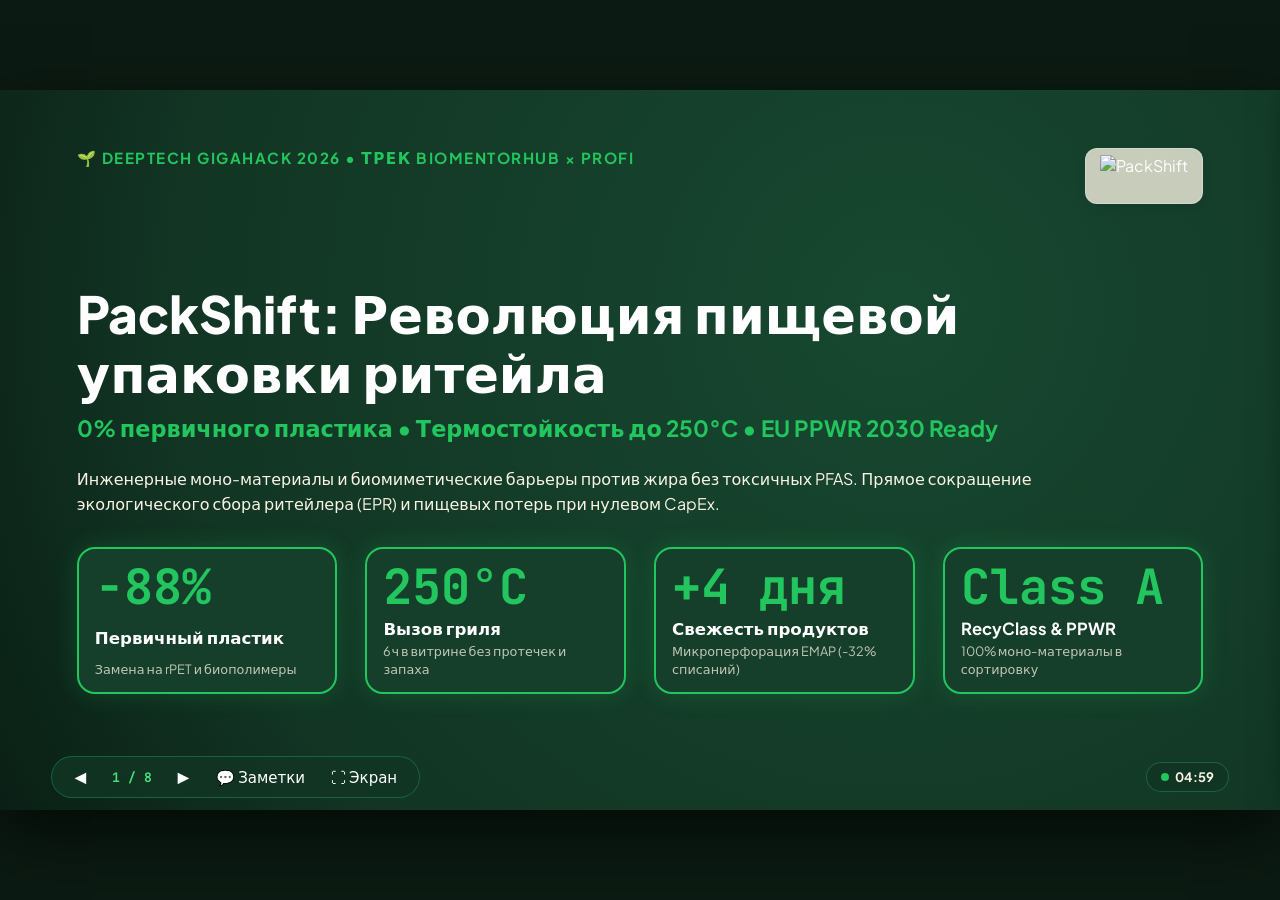
==== presentation.html @ 137e121e "feat: add interactive web presentation deck and PowerPoint PPTX for Deeptech Gigahack" ====
<!DOCTYPE html>
<html lang="ru">
<head>
  <meta charset="UTF-8">
  <meta name="viewport" content="width=device-width, initial-scale=1.0">
  <title>PackShift • Презентация для хакатона Deeptech Gigahack 2026 (Biomentorhub × Profi)</title>
  <link rel="preconnect" href="https://fonts.googleapis.com">
  <link rel="preconnect" href="https://fonts.gstatic.com" crossorigin>
  <link href="https://fonts.googleapis.com/css2?family=Plus+Jakarta+Sans:wght@400;500;600;700;800&family=JetBrains+Mono:wght@500;700&display=swap" rel="stylesheet">
  <style>
    :root {
      --bg-butter: #faf4e4;
      --bg-butter-light: #fffdf7;
      --bg-butter-dark: #f0e8d2;
      --forest-deep: #123524;
      --forest-card: #153e2b;
      --forest-surface: rgba(18, 53, 36, 0.96);
      --forest-border: rgba(52, 211, 153, 0.28);
      --leaf-emerald: #15803d;
      --leaf-vibrant: #22c55e;
      --leaf-glow: #4ade80;
      --text-forest: #123524;
      --text-muted: #526b5c;
      --text-butter: #faf4e4;
      --text-white: #ffffff;
    }

    * {
      box-sizing: border-box;
      margin: 0;
      padding: 0;
      font-family: 'Plus Jakarta Sans', system-ui, -apple-system, sans-serif;
    }

    body {
      background-color: #0b1a12;
      color: var(--text-forest);
      min-height: 100vh;
      display: flex;
      flex-direction: column;
      align-items: center;
      justify-content: center;
      overflow: hidden;
    }

    /* Deck Container (16:9 Aspect Ratio) */
    .deck-container {
      position: relative;
      width: 100vw;
      height: 56.25vw; /* 16:9 */
      max-height: 100vh;
      max-width: 177.78vh;
      background: radial-gradient(ellipse at 50% 0%, var(--bg-butter-light) 0%, var(--bg-butter) 60%, var(--bg-butter-dark) 100%);
      box-shadow: 0 25px 60px rgba(0, 0, 0, 0.6);
      overflow: hidden;
    }

    /* Slide Base */
    .slide {
      position: absolute;
      top: 0;
      left: 0;
      width: 100%;
      height: 100%;
      padding: 4.5% 6%;
      display: none;
      flex-direction: column;
      justify-content: space-between;
      opacity: 0;
      transition: opacity 0.35s ease, transform 0.35s ease;
      transform: translateY(12px);
    }

    .slide.active {
      display: flex;
      opacity: 1;
      transform: translateY(0);
      z-index: 10;
    }

    .slide.dark-theme {
      background: radial-gradient(circle at 70% 30%, #174830 0%, var(--forest-deep) 70%, #0a1f15 100%);
      color: var(--text-white);
    }

    /* Slide Header */
    .slide-header {
      display: flex;
      justify-content: space-between;
      align-items: flex-start;
      margin-bottom: 2%;
    }

    .header-text {
      flex: 1;
    }

    .header-tag {
      font-size: clamp(0.75rem, 1.2vw, 0.95rem);
      font-weight: 700;
      text-transform: uppercase;
      letter-spacing: 1.5px;
      color: var(--leaf-emerald);
      margin-bottom: 6px;
      display: flex;
      align-items: center;
      gap: 8px;
    }

    .dark-theme .header-tag {
      color: var(--leaf-vibrant);
    }

    .slide-title {
      font-size: clamp(1.4rem, 2.5vw, 2.3rem);
      font-weight: 800;
      color: var(--forest-deep);
      line-height: 1.2;
    }

    .dark-theme .slide-title {
      color: var(--text-white);
    }

    .logo-container {
      background: rgba(250, 244, 228, 0.78);
      backdrop-filter: blur(8px);
      border: 1px solid rgba(255, 255, 255, 0.25);
      border-radius: 12px;
      padding: 6px 14px;
      display: flex;
      align-items: center;
      justify-content: center;
      box-shadow: 0 4px 12px rgba(0, 0, 0, 0.08);
      flex-shrink: 0;
    }

    .logo-img {
      height: clamp(24px, 3.5vw, 42px);
      width: auto;
    }

    /* Content Area */
    .slide-body {
      flex: 1;
      display: flex;
      flex-direction: column;
      justify-content: center;
    }

    /* Grid Layouts */
    .grid-2 {
      display: grid;
      grid-template-columns: 1fr 1fr;
      gap: 4%;
      height: 100%;
      align-items: stretch;
    }

    .grid-3 {
      display: grid;
      grid-template-columns: repeat(3, 1fr);
      gap: 3%;
      height: 100%;
      align-items: stretch;
    }

    .grid-4 {
      display: grid;
      grid-template-columns: repeat(4, 1fr);
      gap: 2.5%;
      height: 100%;
      align-items: stretch;
    }

    /* Card Components */
    .card {
      background: #ffffff;
      border: 1px solid rgba(18, 53, 36, 0.12);
      border-radius: 18px;
      padding: 6%;
      box-shadow: 0 10px 25px rgba(18, 53, 36, 0.06);
      display: flex;
      flex-direction: column;
      justify-content: space-between;
    }

    .card.dark {
      background: var(--forest-card);
      border-color: var(--leaf-vibrant);
      color: var(--text-white);
      box-shadow: 0 12px 30px rgba(0, 0, 0, 0.25);
    }

    .card.highlight {
      border: 2px solid var(--leaf-vibrant);
      box-shadow: 0 0 25px rgba(34, 197, 94, 0.2);
    }

    .card-badge {
      font-size: clamp(0.65rem, 1vw, 0.8rem);
      font-weight: 700;
      text-transform: uppercase;
      letter-spacing: 1px;
      color: var(--leaf-emerald);
      margin-bottom: 8px;
    }

    .card.dark .card-badge {
      color: var(--leaf-glow);
    }

    .card-title {
      font-size: clamp(1.1rem, 1.8vw, 1.45rem);
      font-weight: 800;
      color: var(--forest-deep);
      margin-bottom: 12px;
      line-height: 1.25;
    }

    .card.dark .card-title {
      color: var(--text-white);
    }

    .card-list {
      list-style: none;
      display: flex;
      flex-direction: column;
      gap: 10px;
      font-size: clamp(0.75rem, 1.15vw, 0.95rem);
      line-height: 1.45;
      color: var(--text-forest);
      flex: 1;
    }

    .card.dark .card-list {
      color: var(--text-butter);
    }

    .card-list li {
      position: relative;
      padding-left: 18px;
    }

    .card-list li::before {
      content: '•';
      position: absolute;
      left: 0;
      color: var(--leaf-vibrant);
      font-weight: bold;
      font-size: 1.2em;
    }

    /* Metric Display */
    .metric-big {
      font-family: 'JetBrains Mono', monospace;
      font-size: clamp(2rem, 3.8vw, 3.2rem);
      font-weight: 700;
      color: var(--leaf-vibrant);
      line-height: 1;
      margin-bottom: 6px;
    }

    .metric-label {
      font-size: clamp(0.85rem, 1.3vw, 1.1rem);
      font-weight: 700;
      margin-bottom: 4px;
      color: var(--text-white);
    }

    .metric-desc {
      font-size: clamp(0.7rem, 1vw, 0.85rem);
      color: rgba(250, 244, 228, 0.75);
      line-height: 1.4;
    }

    /* Footer / Controls Bar */
    .deck-controls {
      position: absolute;
      bottom: 12px;
      left: 0;
      width: 100%;
      padding: 0 4%;
      display: flex;
      justify-content: space-between;
      align-items: center;
      z-index: 100;
      pointer-events: none;
    }

    .control-btn-wrap {
      pointer-events: auto;
      display: flex;
      gap: 10px;
      align-items: center;
      background: rgba(18, 53, 36, 0.85);
      backdrop-filter: blur(10px);
      padding: 6px 14px;
      border-radius: 9999px;
      border: 1px solid var(--forest-border);
    }

    .ctrl-btn {
      background: none;
      border: none;
      color: var(--text-white);
      font-size: 15px;
      cursor: pointer;
      padding: 4px 8px;
      border-radius: 6px;
      display: flex;
      align-items: center;
      transition: background 0.2s;
    }

    .ctrl-btn:hover {
      background: rgba(34, 197, 94, 0.3);
      color: var(--leaf-glow);
    }

    .slide-counter {
      font-family: 'JetBrains Mono', monospace;
      font-size: 13px;
      font-weight: 700;
      color: var(--leaf-glow);
      padding: 0 6px;
    }

    .timer-badge {
      pointer-events: auto;
      background: rgba(18, 53, 36, 0.85);
      backdrop-filter: blur(10px);
      padding: 6px 14px;
      border-radius: 9999px;
      border: 1px solid var(--forest-border);
      font-family: 'JetBrains Mono', monospace;
      font-size: 13px;
      font-weight: 700;
      color: var(--text-butter);
      display: flex;
      align-items: center;
      gap: 6px;
    }

    .timer-dot {
      width: 8px;
      height: 8px;
      background: var(--leaf-vibrant);
      border-radius: 50%;
      animation: pulse 1.5s infinite;
    }

    @keyframes pulse {
      0%, 100% { opacity: 1; }
      50% { opacity: 0.3; }
    }

    /* Speaker Notes Popup */
    .speaker-notes-panel {
      position: absolute;
      top: 0;
      right: -400px;
      width: 380px;
      height: 100%;
      background: rgba(18, 53, 36, 0.97);
      backdrop-filter: blur(15px);
      border-left: 2px solid var(--leaf-vibrant);
      color: var(--text-white);
      padding: 24px;
      z-index: 200;
      transition: right 0.3s ease;
      overflow-y: auto;
      box-shadow: -10px 0 30px rgba(0, 0, 0, 0.5);
    }

    .speaker-notes-panel.open {
      right: 0;
    }

    .notes-title {
      font-size: 16px;
      font-weight: 800;
      color: var(--leaf-vibrant);
      margin-bottom: 12px;
      display: flex;
      justify-content: space-between;
    }

    .notes-content {
      font-size: 13.5px;
      line-height: 1.6;
      color: var(--text-butter);
    }

    .notes-close {
      cursor: pointer;
      color: var(--text-white);
      border: none;
      background: none;
      font-size: 18px;
    }

    /* Print Styles for PDF Export */
    @media print {
      body {
        background: none;
        overflow: visible;
      }
      .deck-container {
        width: 100%;
        height: auto;
        box-shadow: none;
        max-width: none;
        max-height: none;
      }
      .slide {
        position: relative;
        display: flex !important;
        opacity: 1 !important;
        transform: none !important;
        page-break-after: always;
        height: 100vh;
      }
      .deck-controls, .speaker-notes-panel {
        display: none !important;
      }
    }
  </style>
</head>
<body>

  <div class="deck-container" id="deck">

    <!-- ==========================================
         SLIDE 1: Cover Slide
         ========================================== -->
    <section class="slide dark-theme active" data-slide="1" data-notes="Спикер: «Добрый день, члены жюри и эксперты сети Profi! Меня зовут [Имя], проект PackShift. Мы разработали инженерную систему циркулярной упаковки без первичного пластика специально под стандарты и витрины сети Profi.»">
      <div class="slide-header">
        <div class="header-text">
          <div class="header-tag">🌱 DEEPTECH GIGAHACK 2026 • ТРЕК BIOMENTORHUB × PROFI</div>
        </div>
        <div class="logo-container">
          <img src="Проэкт Хакатон/img/logo.png" alt="PackShift" class="logo-img">
        </div>
      </div>

      <div class="slide-body">
        <h1 style="font-size: clamp(2rem, 4vw, 3.4rem); font-weight: 800; line-height: 1.15; margin-bottom: 12px;">
          PackShift: Революция пищевой упаковки ритейла
        </h1>
        <p style="font-size: clamp(1rem, 1.8vw, 1.4rem); font-weight: 700; color: var(--leaf-vibrant); margin-bottom: 24px;">
          0% первичного пластика • Термостойкость до 250°C • EU PPWR 2030 Ready
        </p>
        <p style="font-size: clamp(0.85rem, 1.25vw, 1.1rem); color: var(--text-butter); max-width: 85%; line-height: 1.6; margin-bottom: 30px;">
          Инженерные моно-материалы и биомиметические барьеры против жира без токсичных PFAS. 
          Прямое сокращение экологического сбора ритейлера (EPR) и пищевых потерь при нулевом CapEx.
        </p>

        <!-- Proof Metrics Row -->
        <div class="grid-4" style="height: auto;">
          <div class="card dark highlight" style="padding: 14px 16px;">
            <div class="metric-big">-88%</div>
            <div class="metric-label">Первичный пластик</div>
            <div class="metric-desc">Замена на rPET и биополимеры</div>
          </div>
          <div class="card dark highlight" style="padding: 14px 16px;">
            <div class="metric-big">250°C</div>
            <div class="metric-label">Вызов гриля</div>
            <div class="metric-desc">6ч в витрине без протечек и запаха</div>
          </div>
          <div class="card dark highlight" style="padding: 14px 16px;">
            <div class="metric-big">+4 дня</div>
            <div class="metric-label">Свежесть продуктов</div>
            <div class="metric-desc">Микроперфорация EMAP (-32% списаний)</div>
          </div>
          <div class="card dark highlight" style="padding: 14px 16px;">
            <div class="metric-big">Class A</div>
            <div class="metric-label">RecyClass & PPWR</div>
            <div class="metric-desc">100% моно-материалы в сортировку</div>
          </div>
        </div>
      </div>
    </section>

    <!-- ==========================================
         SLIDE 2: Problem & Regulatory Challenge
         ========================================== -->
    <section class="slide" data-slide="2" data-notes="Спикер: «Перед продуктовым ритейлом стоит двойной вызов: жесткие штрафы регламента EU PPWR 2030 за первичный пластик и растущий налог EPR. Но самая критическая боль — отдел горячего гриля, где пакеты из ПЭ и фольги плавятся, текут и размачивают корочку курицы.»">
      <div class="slide-header">
        <div class="header-text">
          <div class="header-tag">ВЫЗОВ И РЕГУЛЯЦИИ</div>
          <h2 class="slide-title">Двойной вызов ритейла: Регуляторный капкан и боль витрины</h2>
        </div>
        <div class="logo-container">
          <img src="Проэкт Хакатон/img/logo.png" alt="PackShift" class="logo-img">
        </div>
      </div>

      <div class="slide-body">
        <div class="grid-2">
          <!-- Left Column -->
          <div class="card">
            <div class="card-badge">⚖️ Регуляторное и налоговое давление</div>
            <h3 class="card-title">Удар по маржинальности ритейлера</h3>
            <ul class="card-list">
              <li><strong>Директива EU PPWR 2030:</strong> Запрет многослойных неперерабатываемых полимеров. Квоты на вторсырье под угрозой штрафов.</li>
              <li><strong>Экологический сбор (EPR Tax):</strong> Рост ставки налога на комбинированные ламинаты (ПЭ+алюминий) до 45%.</li>
              <li><strong>Запрет PFAS (вечные токсины):</strong> Полный бан на фторорганические гидрофобизаторы в контакте с пищей.</li>
              <li><strong>CSRD аудит (Scope 3):</strong> Обязательное декларирование углеродного следа упаковки сети Profi.</li>
            </ul>
          </div>

          <!-- Right Column -->
          <div class="card dark">
            <div class="card-badge">🔥 Острая боль ритейла</div>
            <h3 class="card-title">Отдел горячей кулинарии и гриля</h3>
            <ul class="card-list">
              <li><strong>Экстремальный режим:</strong> Витрина при 85°C – 120°C до 6 часов. Пиковые температуры фасовки — до 250°C.</li>
              <li><strong>Разрушение упаковки:</strong> Полиэтиленовые пакеты плавятся, дают течь горячего жира и выделяют запах нагретой синтетики.</li>
              <li><strong>Эффект «парника»:</strong> Пар блокируется, корочка размокает в кашу за 40 минут — потеря лояльности покупателей.</li>
              <li><strong>Скрытая токсичность:</strong> Жиростойкость держится на PFAS, мигрирующих в пищу при нагреве.</li>
            </ul>
          </div>
        </div>
      </div>
    </section>

    <!-- ==========================================
         SLIDE 3: Special Annex Challenge: Hot Grill
         ========================================== -->
    <section class="slide" data-slide="3" data-notes="Спикер: «Мы создали 2 решения под вызов хакатона: Решение А — моно-пакет CPET Ultra-Flex из кристаллического rPET, выдерживающий от -40 до +250°C и перерабатываемый в потоке ПЭТ-бутылок. Решение Б — термобокс LignoShield из багассы с барьером из водорослей, отводящий пар для хрустящей корочки.»">
      <div class="slide-header">
        <div class="header-text">
          <div class="header-tag">СПЕЦИАЛЬНЫЙ ВЫЗОВ ХАКАТОНА</div>
          <h2 class="slide-title">Инновации для Горячего Гриля (180°C – 250°C)</h2>
        </div>
        <div class="logo-container">
          <img src="Проэкт Хакатон/img/logo.png" alt="PackShift" class="logo-img">
        </div>
      </div>

      <div class="slide-body">
        <div class="grid-2">
          <!-- Solution A -->
          <div class="card highlight">
            <div class="card-badge">РЕШЕНИЕ А • МОНО-ПАКЕТ</div>
            <h3 class="card-title">PackShift CPET Ultra-Flex</h3>
            <ul class="card-list">
              <li><strong>Материал:</strong> Кристаллический модифицированный rPET (кристалличность &gt; 38%).</li>
              <li><strong>Термостойкость:</strong> от -40°C до +250°C (Dual-Ovenable: разогрев прямо в упаковке).</li>
              <li><strong>Витрина гриля:</strong> 6+ часов при 95°C–120°C без усадки, запаха и деформации.</li>
              <li><strong>Барьер от жира:</strong> Высший класс Kit Test 12. 100% PFAS-Free.</li>
              <li><strong>Циркулярность:</strong> 100% моно-материал. Поток ПЭТ-бутылок (RecyClass Class A).</li>
              <li><strong>Экономика:</strong> Себестоимость на 14% ниже импортных фольгированных ламинатов.</li>
            </ul>
          </div>

          <!-- Solution B -->
          <div class="card dark">
            <div class="card-badge">РЕШЕНИЕ Б • БИО-КОМПОЗИТ (PROFI BIO)</div>
            <h3 class="card-title">LignoShield™ ThermoBox</h3>
            <ul class="card-list">
              <li><strong>Материал:</strong> 100% формованная багасса сахарного тростника + био-барьер из водорослей.</li>
              <li><strong>Дышащая мембрана:</strong> Стравливает лишний пар, сохраняя корочку гриля хрустящей.</li>
              <li><strong>Эко-барьер:</strong> Альгинат натрия + хитозан на водной основе. 0% пластика, 0% фтора.</li>
              <li><strong>Термостойкость:</strong> До +220°C кратковременно, 6 часов в тепловой витрине.</li>
              <li><strong>Утилизация:</strong> Домашнее компостирование за 60 дней (OK Compost HOME) или макулатура.</li>
              <li><strong>Позиционирование:</strong> Идеально для премиальной эко-кулинарии сети Profi.</li>
            </ul>
          </div>
        </div>
      </div>
    </section>

    <!-- ==========================================
         SLIDE 4: 3 Store Departments
         ========================================== -->
    <section class="slide" data-slide="4" data-notes="Спикер: «PackShift оптимизирует еще 3 зоны магазина: Овощи — лазерная микроперфорация EMAP дает +4 дня свежести и -32% списаний. Мясо — капиллярный лоток собирает 45 мл сока без синтетических салфеток. Пекарня — крафт с био-окном NatureFlex на 100% пригоден к переработке с бумагой.»">
      <div class="slide-header">
        <div class="header-text">
          <div class="header-tag">МАСШТАБ ДЛЯ ВСЕХ ОТДЕЛОВ</div>
          <h2 class="slide-title">Комплексная оптимизация: Овощи, Мясо, Пекарня</h2>
        </div>
        <div class="logo-container">
          <img src="Проэкт Хакатон/img/logo.png" alt="PackShift" class="logo-img">
        </div>
      </div>

      <div class="slide-body">
        <div class="grid-3">
          <!-- Vegetables -->
          <div class="card">
            <div class="card-badge">🥬 СВЕЖИЕ ОВОЩИ И ЗЕЛЕНЬ</div>
            <h3 class="card-title">EMAP Laser-Breathe™</h3>
            <ul class="card-list">
              <li><strong>Боль:</strong> Конденсат, плесень, 28–35% списаний зелени и ягод.</li>
              <li><strong>Технология:</strong> Моно-пленка rBOPP с лазерной микроперфорацией. Баланс O₂ (3-5%) и CO₂ (5-8%).</li>
              <li><strong>Эффект:</strong> +4 дня срока годности без запотевания.</li>
              <li><strong>Результат:</strong> Сокращение списаний на 32%.</li>
            </ul>
          </div>

          <!-- Meat -->
          <div class="card">
            <div class="card-badge">🥩 МЯСНОЙ И РЫБНЫЙ ОТДЕЛ</div>
            <h3 class="card-title">Capillary Tray (Pad-Less)</h3>
            <ul class="card-list">
              <li><strong>Боль:</strong> Грязная салфетка-вкладыш исключает лоток из рециклинга.</li>
              <li><strong>Технология:</strong> Моно-rPET лоток с капиллярным гидро-замком. Сбор до 45 мл экссудата геометрией ячеек.</li>
              <li><strong>Эффект:</strong> 0 синтетических салфеток-вкладышей.</li>
              <li><strong>Результат:</strong> 100% чистый поток вторичной переработки.</li>
            </ul>
          </div>

          <!-- Bakery -->
          <div class="card">
            <div class="card-badge">🥐 ПЕКАРНЯ И ВЫПЕЧКА</div>
            <h3 class="card-title">NatureVent Crisp™</h3>
            <ul class="card-list">
              <li><strong>Боль:</strong> Пакеты с пластиковыми окнами не перерабатываются.</li>
              <li><strong>Технология:</strong> Крафт FSC + прозрачное смотровое окно NatureFlex™ из древесной массы.</li>
              <li><strong>Эффект:</strong> Сохранение хрустящей корочки круассанов.</li>
              <li><strong>Результат:</strong> 100% Pulpable (переработка с бумагой).</li>
            </ul>
          </div>
        </div>
      </div>
    </section>

    <!-- ==========================================
         SLIDE 5: Economics & Calculator
         ========================================== -->
    <section class="slide dark-theme" data-slide="5" data-notes="Спикер: «Экология должна приносить прибыль. В расчете на 100 супермаркетов Profi мы замещаем 1840 тонн первичного пластика, предотвращаем 4250 тонн CO2e и экономим ритейлеру 1.28 млн евро в год на налоге EPR за счет класса А переработки. CapEx для магазинов равен нулю.»">
      <div class="slide-header">
        <div class="header-text">
          <div class="header-tag">БИЗНЕС-КЕЙС ДЛЯ PROFI</div>
          <h2 class="slide-title">Экономика внедрения: Расчет на 100 супермаркетов сети</h2>
        </div>
        <div class="logo-container">
          <img src="Проэкт Хакатон/img/logo.png" alt="PackShift" class="logo-img">
        </div>
      </div>

      <div class="slide-body">
        <div class="grid-4" style="margin-bottom: 24px;">
          <div class="card dark highlight">
            <div class="metric-big">1 840 т</div>
            <div class="metric-label">Первичный пластик</div>
            <div class="metric-desc">Предотвращено первичных полимеров в год</div>
          </div>
          <div class="card dark highlight">
            <div class="metric-big">4 250 т</div>
            <div class="metric-label">Сокращение CO₂e</div>
            <div class="metric-desc">Предотвращено выбросов парниковых газов (Scope 3)</div>
          </div>
          <div class="card dark highlight">
            <div class="metric-big">€1.28M</div>
            <div class="metric-label">Экономия на EPR</div>
            <div class="metric-desc">Прямая годовая экономия на налоге за счет моно-материалов</div>
          </div>
          <div class="card dark highlight">
            <div class="metric-big">€700K</div>
            <div class="metric-label">Снижение списаний</div>
            <div class="metric-desc">Сбереженная продукция благодаря свежести (+4 дня)</div>
          </div>
        </div>

        <div class="card dark" style="padding: 16px 24px;">
          <h4 style="color: var(--leaf-vibrant); font-size: 1.1rem; margin-bottom: 6px;">💡 Нулевой CapEx для ритейлера:</h4>
          <p style="font-size: 0.95rem; color: var(--text-butter); line-height: 1.5;">
            Все упаковочные решения PackShift полностью совместимы с существующими запайщиками лотков, весовыми станциями и витринами Profi. Переоборудование магазинов не требуется. Себестоимость моно-пакетов CPET на 14% ниже импортных алюминиевых ламинатов.
          </p>
        </div>
      </div>
    </section>

    <!-- ==========================================
         SLIDE 6: Standards & Compliance
         ========================================== -->
    <section class="slide" data-slide="6" data-notes="Спикер: «PackShift — это регуляторный щит для Profi. Все материалы имеют высшую оценку RecyClass Class A, готовы к директиве PPWR 2030, сертифицированы по стандарту EFSA EU 10/2011 для горячего жира и на 100% свободны от опасных PFAS.»">
      <div class="slide-header">
        <div class="header-text">
          <div class="header-tag">СЕРТИФИКАЦИЯ И РЕГУЛЯТОРНЫЙ ЩИТ</div>
          <h2 class="slide-title">Международные стандарты качества и безопасности</h2>
        </div>
        <div class="logo-container">
          <img src="Проэкт Хакатон/img/logo.png" alt="PackShift" class="logo-img">
        </div>
      </div>

      <div class="slide-body">
        <div class="grid-4">
          <div class="card">
            <div class="card-badge">RECYCLING</div>
            <h3 class="card-title">RecyClass Grade A</h3>
            <p style="font-size: 0.9rem; color: var(--text-muted); line-height: 1.5;">
              Подтвержденная совместимость с оптическими сортировочными линиями и механическим рециклингом в ЕС и СНГ.
            </p>
          </div>
          <div class="card">
            <div class="card-badge">REGULATION</div>
            <h3 class="card-title">EU PPWR 2030 Ready</h3>
            <p style="font-size: 0.9rem; color: var(--text-muted); line-height: 1.5;">
              Упреждение европейских норм: свыше 35% пищевого rPET, 0% первичного полиэтилена в фасовочных пакетах.
            </p>
          </div>
          <div class="card">
            <div class="card-badge">SAFETY</div>
            <h3 class="card-title">100% PFAS-Free</h3>
            <p style="font-size: 0.9rem; color: var(--text-muted); line-height: 1.5;">
              Полный отказ от пер- и полифторалкильных веществ в контакте с горячим маслом и жиром до 250°C.
            </p>
          </div>
          <div class="card">
            <div class="card-badge">FOOD CONTACT</div>
            <h3 class="card-title">EFSA / FDA Approved</h3>
            <p style="font-size: 0.9rem; color: var(--text-muted); line-height: 1.5;">
              Соответствие Regulation EU No 10/2011 для прямого контакта с горячими, кислыми и жирными средами.
            </p>
          </div>
        </div>
      </div>
    </section>

    <!-- ==========================================
         SLIDE 7: Pilot Roadmap
         ========================================== -->
    <section class="slide" data-slide="7" data-notes="Спикер: «Мы предлагаем четкий 6-недельный план: 2 недели лабораторных тестов на витринах Profi, затем 4 недели пилота в 5 флагманских супермаркетах. Мы уже подготовили партию из 200 образцов и готовы передать их на следующей неделе.»">
      <div class="slide-header">
        <div class="header-text">
          <div class="header-tag">ДОРОЖНАЯ КАРТА ВНЕДРЕНИЯ</div>
          <h2 class="slide-title">План пилотного запуска в Profi: 6 недель до результата</h2>
        </div>
        <div class="logo-container">
          <img src="Проэкт Хакатон/img/logo.png" alt="PackShift" class="logo-img">
        </div>
      </div>

      <div class="slide-body">
        <div class="grid-3" style="margin-bottom: 24px;">
          <div class="card highlight">
            <div class="card-badge">ЭТАП 1 • 2 НЕДЕЛИ</div>
            <h3 class="card-title">Лабораторный тест</h3>
            <ul class="card-list">
              <li>Тестирование пакетов CPET и боксов на витринах гриля Profi при 95°C–120°C.</li>
              <li>Проверка удержания жира (Kit 12) и отсутствия посторонних запахов.</li>
              <li>Протокол миграции EFSA для горячего куриного жира.</li>
            </ul>
          </div>
          <div class="card">
            <div class="card-badge">ЭТАП 2 • 4 НЕДЕЛИ</div>
            <h3 class="card-title">Пилот в 5 магазинах</h3>
            <ul class="card-list">
              <li>Тестовый запуск в 5 флагманских супермаркетах в отделах Гриль и Овощи.</li>
              <li>Сбор отзывов поваров кулинарии и покупателей.</li>
              <li>Замер динамики списаний и сохранности хруста корочки.</li>
            </ul>
          </div>
          <div class="card">
            <div class="card-badge">ЭТАП 3 • КВАРТАЛ 2</div>
            <h3 class="card-title">Масштабирование</h3>
            <ul class="card-list">
              <li>Полноформатное развертывание в сети супермаркетов Profi.</li>
              <li>Подключение дашборда мониторинга сокращения Scope 3 выбросов.</li>
              <li>Оптимизация цепочки оптовых поставок rPET моно-структур.</li>
            </ul>
          </div>
        </div>

        <div class="card dark" style="padding: 16px 24px; border-color: var(--leaf-vibrant);">
          <div style="display: flex; justify-content: space-between; align-items: center;">
            <div>
              <h4 style="color: var(--leaf-vibrant); font-size: 1.15rem; margin-bottom: 4px;">📦 Комплект из 200 образцов готов к передаче!</h4>
              <p style="font-size: 0.95rem; color: var(--text-butter);">Партия пакетов CPET Ultra-Flex и термобоксов LignoShield подготовлена для старта испытаний в Profi на следующей неделе.</p>
            </div>
            <span style="font-family: 'JetBrains Mono', monospace; font-size: 1.4rem; color: var(--leaf-glow); font-weight: 700;">ГОТОВО К ТЕСТУ</span>
          </div>
        </div>
      </div>
    </section>

    <!-- ==========================================
         SLIDE 8: Call to Action & Conclusion
         ========================================== -->
    <section class="slide dark-theme" data-slide="8" data-notes="Спикер: «Миссия PackShift — сделать циркулярность прибыльной для Profi уже сегодня, не дожидаясь штрафов 2030 года. Спасибо за внимание! Приглашаю вас на наш сайт с калькулятором и с удовольствием отвечу на вопросы.»">
      <div class="slide-header" style="justify-content: center; margin-bottom: 3%;">
        <div class="logo-container" style="padding: 10px 24px;">
          <img src="Проэкт Хакатон/img/logo.png" alt="PackShift" class="logo-img" style="height: 50px;">
        </div>
      </div>

      <div class="slide-body" style="text-align: center; align-items: center;">
        <h2 style="font-size: clamp(2rem, 3.6vw, 3rem); font-weight: 800; line-height: 1.2; margin-bottom: 14px; max-width: 900px;">
          Делаем циркулярность прибыльной для Profi уже сегодня
        </h2>
        <p style="font-size: clamp(1rem, 1.8vw, 1.35rem); font-weight: 700; color: var(--leaf-vibrant); margin-bottom: 28px;">
          0% первичного пластика • Защита маржинальности • Соответствие PPWR 2030
        </p>

        <div class="card dark" style="max-width: 700px; padding: 24px 36px; border: 2px solid var(--leaf-vibrant); margin-bottom: 30px;">
          <p style="font-size: 1.1rem; color: var(--text-butter); margin-bottom: 8px;">Онлайн-платформа и интерактивный ESG-калькулятор:</p>
          <a href="https://lisqrn.github.io/Hackaton-202636/" target="_blank" style="font-family: 'JetBrains Mono', monospace; font-size: 1.4rem; font-weight: 700; color: var(--leaf-glow); text-decoration: none;">
            https://lisqrn.github.io/Hackaton-202636/
          </a>
          <p style="font-size: 0.9rem; color: rgba(250, 244, 228, 0.7); margin-top: 10px;">Deeptech Gigahack 2026 • Pull Request #1 (denis100strike/Hackaton-202636)</p>
        </div>

        <p style="font-size: 1.25rem; font-weight: 700; color: var(--text-white);">
          Благодарим за внимание! Готовы ответить на ваши вопросы.
        </p>
      </div>
    </section>

    <!-- Controls Bar -->
    <div class="deck-controls">
      <div class="control-btn-wrap">
        <button class="ctrl-btn" id="prevBtn" title="Предыдущий слайд (←)">◀</button>
        <span class="slide-counter" id="slideNum">1 / 8</span>
        <button class="ctrl-btn" id="nextBtn" title="Следующий слайд (→)">▶</button>
        <button class="ctrl-btn" id="notesBtn" title="Заметки спикера (S)">💬 Заметки</button>
        <button class="ctrl-btn" id="fsBtn" title="Полный экран (F11)">⛶ Экран</button>
      </div>

      <div class="timer-badge">
        <span class="timer-dot"></span>
        <span id="pitchTimer">05:00</span>
      </div>
    </div>

    <!-- Speaker Notes Panel -->
    <div class="speaker-notes-panel" id="notesPanel">
      <div class="notes-title">
        <span>Заметки спикера</span>
        <button class="notes-close" id="notesClose">✕</button>
      </div>
      <div class="notes-content" id="notesContent">
        Нажмите клавишу S для включения/выключения подсказок.
      </div>
    </div>

  </div>

  <script>
    document.addEventListener('DOMContentLoaded', () => {
      const slides = document.querySelectorAll('.slide');
      const slideNumDisplay = document.getElementById('slideNum');
      const prevBtn = document.getElementById('prevBtn');
      const nextBtn = document.getElementById('nextBtn');
      const fsBtn = document.getElementById('fsBtn');
      const notesBtn = document.getElementById('notesBtn');
      const notesClose = document.getElementById('notesClose');
      const notesPanel = document.getElementById('notesPanel');
      const notesContent = document.getElementById('notesContent');
      const timerDisplay = document.getElementById('pitchTimer');

      let currentSlide = 1;
      const totalSlides = slides.length;

      // 1. Show Slide Function
      const showSlide = (n) => {
        if (n < 1) n = 1;
        if (n > totalSlides) n = totalSlides;

        slides.forEach(s => s.classList.remove('active'));
        const activeSlide = document.querySelector(`.slide[data-slide="${n}"]`);
        if (activeSlide) {
          activeSlide.classList.add('active');
          currentSlide = n;
          slideNumDisplay.textContent = `${currentSlide} / ${totalSlides}`;
          
          // Update speaker notes
          const notes = activeSlide.getAttribute('data-notes') || 'Нет заметок для этого слайда.';
          notesContent.innerHTML = notes;
        }
      };

      prevBtn.addEventListener('click', () => showSlide(currentSlide - 1));
      nextBtn.addEventListener('click', () => showSlide(currentSlide + 1));

      // 2. Keyboard Navigation
      document.addEventListener('keydown', (e) => {
        if (e.key === 'ArrowRight' || e.key === ' ' || e.key === 'PageDown') {
          showSlide(currentSlide + 1);
        } else if (e.key === 'ArrowLeft' || e.key === 'PageUp') {
          showSlide(currentSlide - 1);
        } else if (e.key === 'Home') {
          showSlide(1);
        } else if (e.key === 'End') {
          showSlide(totalSlides);
        } else if (e.key.toLowerCase() === 's') {
          notesPanel.classList.toggle('open');
        } else if (e.key.toLowerCase() === 'f') {
          toggleFullScreen();
        }
      });

      // 3. Fullscreen
      function toggleFullScreen() {
        if (!document.fullscreenElement) {
          document.documentElement.requestFullscreen().catch(err => alert(err.message));
        } else {
          document.exitFullscreen();
        }
      }
      fsBtn.addEventListener('click', toggleFullScreen);

      // 4. Notes Panel
      notesBtn.addEventListener('click', () => notesPanel.classList.toggle('open'));
      notesClose.addEventListener('click', () => notesPanel.classList.remove('open'));

      // 5. 5-Minute Countdown Timer
      let totalSeconds = 300; // 5 minutes
      let timerRunning = true;
      const timerInterval = setInterval(() => {
        if (!timerRunning) return;
        if (totalSeconds <= 0) {
          timerDisplay.textContent = "00:00 (Стоп)";
          timerDisplay.style.color = "#ef4444";
          clearInterval(timerInterval);
          return;
        }
        totalSeconds--;
        const mins = String(Math.floor(totalSeconds / 60)).padStart(2, '0');
        const secs = String(totalSeconds % 60).padStart(2, '0');
        timerDisplay.textContent = `${mins}:${secs}`;
      }, 1000);

      // Initialize
      showSlide(1);
    });
  </script>
</body>
</html>
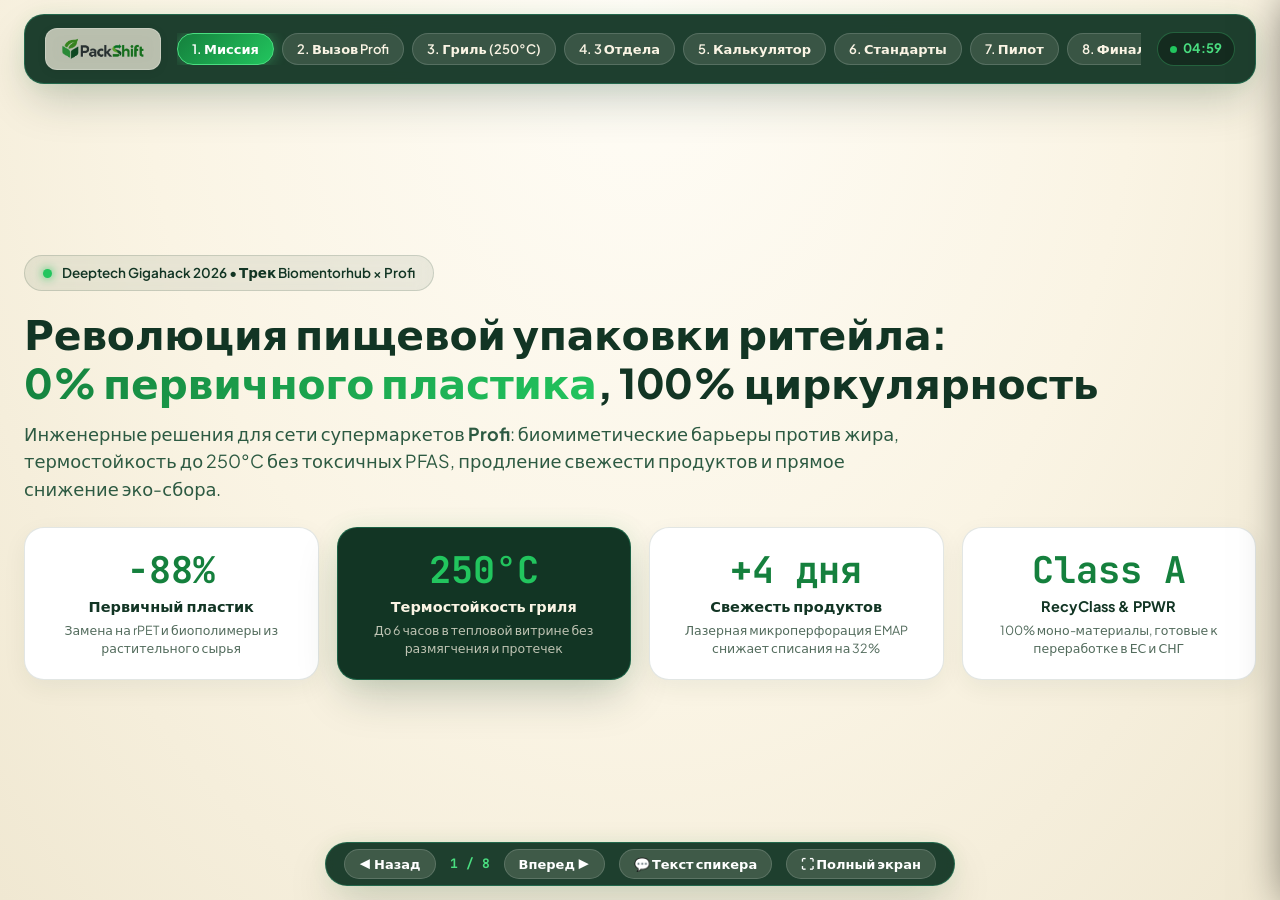
==== commit 89096fe3: "style: overhaul presentation and slide deck to 100% match website visual styling and butter-pine bra" ====
--- a/presentation.html
+++ b/presentation.html
@@ -1,25 +1,41 @@
 <!DOCTYPE html>
 <html lang="ru">
+
 <head>
   <meta charset="UTF-8">
   <meta name="viewport" content="width=device-width, initial-scale=1.0">
-  <title>PackShift • Презентация для хакатона Deeptech Gigahack 2026 (Biomentorhub × Profi)</title>
+  <title>PackShift • Презентация для хакатона Deeptech Gigahack 2026</title>
+  <link rel="icon" type="image/svg+xml"
+    href="data:image/svg+xml,<svg xmlns=%22http://www.w3.org/2000/svg%22 viewBox=%220 0 100 100%22><text y=%22.9em%22 font-size=%2290%22>🌱</text></svg>" />
   <link rel="preconnect" href="https://fonts.googleapis.com">
   <link rel="preconnect" href="https://fonts.gstatic.com" crossorigin>
-  <link href="https://fonts.googleapis.com/css2?family=Plus+Jakarta+Sans:wght@400;500;600;700;800&family=JetBrains+Mono:wght@500;700&display=swap" rel="stylesheet">
+  <link
+    href="https://fonts.googleapis.com/css2?family=Plus+Jakarta+Sans:wght@400;500;600;700;800&family=JetBrains+Mono:wght@500;700&display=swap"
+    rel="stylesheet">
   <style>
+    /* ==========================================================================
+       Фирменная палитра PackShift (100% стиль сайта: Butter + Forest Pine + Leaf)
+       ========================================================================== */
     :root {
+      --bg-butter-light: #fffdf7;
       --bg-butter: #faf4e4;
-      --bg-butter-light: #fffdf7;
       --bg-butter-dark: #f0e8d2;
+      --bg-card: #ffffff;
+      --bg-card-soft: #fcf9f0;
+
       --forest-deep: #123524;
       --forest-card: #153e2b;
-      --forest-surface: rgba(18, 53, 36, 0.96);
+      --forest-surface: rgba(18, 53, 36, 0.95);
       --forest-border: rgba(52, 211, 153, 0.28);
+      --forest-border-light: rgba(18, 53, 36, 0.12);
+      --forest-shadow: 0 20px 45px -8px rgba(18, 53, 36, 0.25), 0 0 25px rgba(34, 197, 94, 0.08);
+
       --leaf-emerald: #15803d;
       --leaf-vibrant: #22c55e;
       --leaf-glow: #4ade80;
+
       --text-forest: #123524;
+      --text-forest-muted: #2d5a42;
       --text-muted: #526b5c;
       --text-butter: #faf4e4;
       --text-white: #ffffff;
@@ -27,48 +43,170 @@
 
     * {
       box-sizing: border-box;
+      font-family: 'Plus Jakarta Sans', system-ui, -apple-system, sans-serif;
       margin: 0;
       padding: 0;
-      font-family: 'Plus Jakarta Sans', system-ui, -apple-system, sans-serif;
-    }
-
-    body {
-      background-color: #0b1a12;
+    }
+
+    html, body {
+      height: 100%;
+      background-color: var(--bg-butter);
+      background: radial-gradient(ellipse at 50% 0%, var(--bg-butter-light) 0%, var(--bg-butter) 55%, var(--bg-butter-dark) 100%);
       color: var(--text-forest);
-      min-height: 100vh;
-      display: flex;
-      flex-direction: column;
+      overflow: hidden;
+      line-height: 1.5;
+    }
+
+    /* ==========================================================================
+       Верхняя панель презентации (в точности как Header сайта)
+       ========================================================================== */
+    .pres-header {
+      position: fixed;
+      top: 14px;
+      left: 0;
+      width: 100%;
+      display: flex;
+      justify-content: center;
+      padding: 0 24px;
+      z-index: 1000;
+    }
+
+    .pres-navbar {
+      background-color: var(--forest-surface);
+      backdrop-filter: blur(20px);
+      -webkit-backdrop-filter: blur(20px);
+      max-width: 1440px;
+      width: 100%;
+      height: 70px;
+      border: 1px solid var(--forest-border);
+      border-radius: 20px;
+      display: flex;
+      align-items: center;
+      justify-content: space-between;
+      padding: 0 20px;
+      gap: 16px;
+      box-shadow: var(--forest-shadow);
+    }
+
+    .pres-logo-box {
+      background: rgba(250, 244, 228, 0.72);
+      backdrop-filter: blur(8px);
+      -webkit-backdrop-filter: blur(8px);
+      border: 1px solid rgba(255, 255, 255, 0.22);
+      border-radius: 12px;
+      padding: 5px 12px;
+      display: flex;
+      align-items: center;
+      box-shadow: 0 2px 8px rgba(0, 0, 0, 0.08);
+      flex-shrink: 0;
+    }
+
+    .pres-logo {
+      height: 30px;
+      width: auto;
+      display: block;
+    }
+
+    /* Навигационные табы слайдов */
+    .pres-tabs {
+      display: flex;
+      gap: 8px;
+      align-items: center;
+      overflow-x: auto;
+      scrollbar-width: none;
+    }
+    .pres-tabs::-webkit-scrollbar { display: none; }
+
+    .tab-btn {
+      background: rgba(250, 244, 228, 0.12);
+      border: 1px solid rgba(255, 255, 255, 0.15);
+      color: var(--text-butter);
+      padding: 7px 14px;
+      border-radius: 9999px;
+      font-size: 13px;
+      font-weight: 600;
+      cursor: pointer;
+      white-space: nowrap;
+      transition: all 0.2s ease;
+    }
+
+    .tab-btn:hover {
+      background: rgba(250, 244, 228, 0.25);
+      color: #ffffff;
+    }
+
+    .tab-btn.active {
+      background: linear-gradient(135deg, var(--leaf-emerald) 0%, var(--leaf-vibrant) 100%);
+      color: #ffffff;
+      border-color: var(--leaf-glow);
+      box-shadow: 0 0 14px rgba(74, 222, 128, 0.4);
+    }
+
+    .pres-header-actions {
+      display: flex;
+      align-items: center;
+      gap: 12px;
+      flex-shrink: 0;
+    }
+
+    .timer-pill {
+      font-family: 'JetBrains Mono', monospace;
+      font-size: 13px;
+      font-weight: 700;
+      color: var(--leaf-glow);
+      background: rgba(0, 0, 0, 0.3);
+      padding: 6px 12px;
+      border-radius: 9999px;
+      border: 1px solid rgba(74, 222, 128, 0.3);
+      display: flex;
+      align-items: center;
+      gap: 6px;
+    }
+
+    .timer-dot {
+      width: 7px;
+      height: 7px;
+      background: var(--leaf-vibrant);
+      border-radius: 50%;
+      animation: pulse 1.5s infinite;
+    }
+
+    @keyframes pulse {
+      0%, 100% { transform: scale(1); opacity: 1; }
+      50% { transform: scale(1.3); opacity: 0.5; }
+    }
+
+    /* ==========================================================================
+       Слайд-контейнер и экранная сцена
+       ========================================================================== */
+    .deck-viewport {
+      width: 100vw;
+      height: 100vh;
+      display: flex;
       align-items: center;
       justify-content: center;
-      overflow: hidden;
-    }
-
-    /* Deck Container (16:9 Aspect Ratio) */
-    .deck-container {
+      padding: 95px 24px 60px;
+    }
+
+    .slide-stage {
+      max-width: 1400px;
+      width: 100%;
+      height: 100%;
       position: relative;
-      width: 100vw;
-      height: 56.25vw; /* 16:9 */
-      max-height: 100vh;
-      max-width: 177.78vh;
-      background: radial-gradient(ellipse at 50% 0%, var(--bg-butter-light) 0%, var(--bg-butter) 60%, var(--bg-butter-dark) 100%);
-      box-shadow: 0 25px 60px rgba(0, 0, 0, 0.6);
-      overflow: hidden;
-    }
-
-    /* Slide Base */
+    }
+
     .slide {
       position: absolute;
       top: 0;
       left: 0;
       width: 100%;
       height: 100%;
-      padding: 4.5% 6%;
       display: none;
+      opacity: 0;
+      transform: translateY(14px);
+      transition: opacity 0.3s ease, transform 0.3s ease;
       flex-direction: column;
-      justify-content: space-between;
-      opacity: 0;
-      transition: opacity 0.35s ease, transform 0.35s ease;
-      transform: translateY(12px);
+      justify-content: center;
     }
 
     .slide.active {
@@ -78,856 +216,1265 @@
       z-index: 10;
     }
 
-    .slide.dark-theme {
-      background: radial-gradient(circle at 70% 30%, #174830 0%, var(--forest-deep) 70%, #0a1f15 100%);
-      color: var(--text-white);
-    }
-
-    /* Slide Header */
-    .slide-header {
-      display: flex;
-      justify-content: space-between;
-      align-items: flex-start;
-      margin-bottom: 2%;
-    }
-
-    .header-text {
-      flex: 1;
-    }
-
-    .header-tag {
-      font-size: clamp(0.75rem, 1.2vw, 0.95rem);
+    /* ==========================================================================
+       Стили компонентов (В точности как в index.html и style.css сайта)
+       ========================================================================== */
+
+    .hero-badge {
+      display: inline-flex;
+      align-items: center;
+      gap: 10px;
+      background: rgba(18, 53, 36, 0.08);
+      border: 1px solid rgba(18, 53, 36, 0.15);
+      padding: 7px 18px;
+      border-radius: 9999px;
+      font-size: 13.5px;
+      font-weight: 600;
+      color: var(--forest-deep);
+      margin-bottom: 18px;
+      backdrop-filter: blur(8px);
+      align-self: flex-start;
+    }
+
+    .badge-dot {
+      width: 9px;
+      height: 9px;
+      background-color: var(--leaf-vibrant);
+      border-radius: 50%;
+      box-shadow: 0 0 10px var(--leaf-vibrant);
+    }
+
+    .section-tag {
+      display: inline-block;
+      background: rgba(18, 53, 36, 0.08);
+      color: var(--forest-deep);
+      border: 1px solid var(--forest-border-light);
+      padding: 5px 14px;
+      border-radius: 9999px;
+      font-size: 12px;
       font-weight: 700;
       text-transform: uppercase;
-      letter-spacing: 1.5px;
-      color: var(--leaf-emerald);
-      margin-bottom: 6px;
-      display: flex;
-      align-items: center;
-      gap: 8px;
-    }
-
-    .dark-theme .header-tag {
-      color: var(--leaf-vibrant);
-    }
-
-    .slide-title {
-      font-size: clamp(1.4rem, 2.5vw, 2.3rem);
+      letter-spacing: 0.8px;
+      margin-bottom: 12px;
+      align-self: flex-start;
+    }
+
+    .section-tag-special {
+      display: inline-block;
+      background: linear-gradient(135deg, #15803d 0%, #22c55e 100%);
+      color: #ffffff;
+      padding: 5px 16px;
+      border-radius: 9999px;
+      font-size: 12px;
+      font-weight: 800;
+      text-transform: uppercase;
+      letter-spacing: 0.8px;
+      margin-bottom: 12px;
+      box-shadow: 0 4px 14px rgba(34, 197, 94, 0.3);
+      align-self: flex-start;
+    }
+
+    .slide-headline {
+      font-size: clamp(1.8rem, 3.2vw, 2.6rem);
       font-weight: 800;
       color: var(--forest-deep);
       line-height: 1.2;
-    }
-
-    .dark-theme .slide-title {
+      margin-bottom: 12px;
+      letter-spacing: -0.3px;
+    }
+
+    .text-highlight {
+      background: linear-gradient(135deg, #15803d 0%, #22c55e 100%);
+      -webkit-background-clip: text;
+      -webkit-text-fill-color: transparent;
+      display: inline-block;
+    }
+
+    .slide-sublead {
+      font-size: clamp(0.95rem, 1.4vw, 1.15rem);
+      color: var(--text-forest-muted);
+      line-height: 1.55;
+      max-width: 900px;
+      margin-bottom: 24px;
+    }
+
+    /* Карточки метрик сайта */
+    .hero-proof-grid {
+      display: grid;
+      grid-template-columns: repeat(4, 1fr);
+      gap: 18px;
+      width: 100%;
+    }
+
+    .proof-card {
+      background: var(--bg-card);
+      border: 1px solid var(--forest-border-light);
+      border-radius: 20px;
+      padding: 22px 18px;
+      text-align: center;
+      box-shadow: 0 8px 24px rgba(18, 53, 36, 0.06);
+    }
+
+    .proof-card.highlight-card {
+      background: var(--forest-deep);
       color: var(--text-white);
-    }
-
-    .logo-container {
-      background: rgba(250, 244, 228, 0.78);
-      backdrop-filter: blur(8px);
-      border: 1px solid rgba(255, 255, 255, 0.25);
+      border-color: var(--forest-border);
+      box-shadow: var(--forest-shadow);
+    }
+
+    .proof-card.highlight-card .proof-metric {
+      color: var(--leaf-vibrant);
+    }
+
+    .proof-card.highlight-card .proof-label {
+      color: var(--text-butter);
+    }
+
+    .proof-card.highlight-card .proof-desc {
+      color: rgba(250, 244, 228, 0.75);
+    }
+
+    .proof-metric {
+      font-family: 'JetBrains Mono', monospace;
+      font-size: 2.3rem;
+      font-weight: 700;
+      color: var(--leaf-emerald);
+      line-height: 1.1;
+      margin-bottom: 6px;
+    }
+
+    .proof-label {
+      font-size: 14.5px;
+      font-weight: 700;
+      color: var(--forest-deep);
+      margin-bottom: 4px;
+    }
+
+    .proof-desc {
+      font-size: 12.5px;
+      color: var(--text-muted);
+      line-height: 1.4;
+    }
+
+    /* Карточки сравнения (Гриль) */
+    .comparison-grid {
+      display: grid;
+      grid-template-columns: repeat(2, 1fr);
+      gap: 24px;
+    }
+
+    .solution-card {
+      background: #ffffff;
+      border: 1px solid var(--forest-border-light);
+      border-radius: 22px;
+      padding: 26px 28px;
+      display: flex;
+      flex-direction: column;
+      box-shadow: 0 10px 28px rgba(18, 53, 36, 0.06);
+    }
+
+    .solution-card.featured {
+      background: var(--forest-deep);
+      color: var(--text-white);
+      border-color: var(--forest-border);
+      box-shadow: var(--forest-shadow);
+    }
+
+    .solution-badge {
+      display: inline-block;
+      align-self: flex-start;
+      background: rgba(18, 53, 36, 0.08);
+      color: var(--forest-deep);
+      font-size: 12px;
+      font-weight: 700;
+      padding: 5px 12px;
+      border-radius: 9999px;
+      margin-bottom: 12px;
+    }
+
+    .solution-badge.badge-eco {
+      background: rgba(34, 197, 94, 0.2);
+      color: var(--leaf-glow);
+      border: 1px solid rgba(74, 222, 128, 0.3);
+    }
+
+    .solution-title {
+      font-size: 1.55rem;
+      font-weight: 800;
+      color: var(--forest-deep);
+      margin-bottom: 8px;
+    }
+
+    .solution-card.featured .solution-title {
+      color: var(--text-white);
+    }
+
+    .solution-lead-desc {
+      font-size: 14px;
+      color: var(--text-forest-muted);
+      line-height: 1.5;
+      margin-bottom: 18px;
+    }
+
+    .solution-card.featured .solution-lead-desc {
+      color: rgba(250, 244, 228, 0.85);
+    }
+
+    .spec-list {
+      list-style: none;
+      display: flex;
+      flex-direction: column;
+      gap: 10px;
+      margin-bottom: 20px;
+      flex: 1;
+    }
+
+    .spec-list li {
+      display: flex;
+      justify-content: space-between;
+      align-items: center;
+      padding-bottom: 8px;
+      border-bottom: 1px solid rgba(18, 53, 36, 0.08);
+      font-size: 13.5px;
+    }
+
+    .solution-card.featured .spec-list li {
+      border-bottom-color: rgba(255, 255, 255, 0.12);
+    }
+
+    .spec-name {
+      color: var(--text-muted);
+      font-weight: 500;
+    }
+
+    .solution-card.featured .spec-name {
+      color: rgba(250, 244, 228, 0.7);
+    }
+
+    .spec-val {
+      font-weight: 700;
+      color: var(--forest-deep);
+      text-align: right;
+    }
+
+    .solution-card.featured .spec-val {
+      color: var(--text-white);
+    }
+
+    .card-footer-pill {
+      background: rgba(34, 197, 94, 0.12);
       border-radius: 12px;
-      padding: 6px 14px;
+      padding: 10px 16px;
+      font-size: 13px;
+      color: var(--leaf-emerald);
+      text-align: center;
+      font-weight: 600;
+    }
+
+    .card-footer-pill.pill-eco {
+      background: rgba(255, 255, 255, 0.1);
+      color: var(--leaf-glow);
+      border: 1px solid rgba(74, 222, 128, 0.25);
+    }
+
+    /* Карточки отделов */
+    .departments-grid-pres {
+      display: grid;
+      grid-template-columns: repeat(3, 1fr);
+      gap: 20px;
+    }
+
+    .dept-card-pres {
+      background: #ffffff;
+      border: 1px solid var(--forest-border-light);
+      border-radius: 20px;
+      padding: 24px;
+      box-shadow: 0 8px 24px rgba(18, 53, 36, 0.06);
+      display: flex;
+      flex-direction: column;
+    }
+
+    .dept-header-pres {
+      display: flex;
+      align-items: center;
+      gap: 14px;
+      margin-bottom: 14px;
+    }
+
+    .dept-icon-pres {
+      font-size: 1.8rem;
+      background: var(--bg-card-soft);
+      width: 48px;
+      height: 48px;
+      border-radius: 12px;
       display: flex;
       align-items: center;
       justify-content: center;
-      box-shadow: 0 4px 12px rgba(0, 0, 0, 0.08);
+      border: 1px solid var(--forest-border-light);
       flex-shrink: 0;
     }
 
-    .logo-img {
-      height: clamp(24px, 3.5vw, 42px);
-      width: auto;
-    }
-
-    /* Content Area */
-    .slide-body {
+    .dept-category-pres {
+      font-size: 11px;
+      font-weight: 700;
+      color: var(--leaf-emerald);
+      text-transform: uppercase;
+      letter-spacing: 0.5px;
+    }
+
+    .dept-name-pres {
+      font-size: 1.25rem;
+      font-weight: 800;
+      color: var(--forest-deep);
+    }
+
+    .dept-desc-pres {
+      font-size: 13.5px;
+      color: var(--text-forest-muted);
+      line-height: 1.55;
+      margin-bottom: 18px;
       flex: 1;
-      display: flex;
-      flex-direction: column;
-      justify-content: center;
-    }
-
-    /* Grid Layouts */
-    .grid-2 {
-      display: grid;
-      grid-template-columns: 1fr 1fr;
-      gap: 4%;
-      height: 100%;
-      align-items: stretch;
-    }
-
-    .grid-3 {
+    }
+
+    .dept-stats-row-pres {
       display: grid;
       grid-template-columns: repeat(3, 1fr);
-      gap: 3%;
-      height: 100%;
-      align-items: stretch;
-    }
-
-    .grid-4 {
+      gap: 8px;
+      background: var(--bg-card-soft);
+      border: 1px solid rgba(18, 53, 36, 0.08);
+      border-radius: 14px;
+      padding: 12px 8px;
+      text-align: center;
+      margin-bottom: 14px;
+    }
+
+    .dept-stat-pres .stat-num {
+      font-family: 'JetBrains Mono', monospace;
+      font-size: 1.1rem;
+      font-weight: 700;
+      color: var(--leaf-emerald);
+    }
+
+    .dept-stat-pres .stat-lbl {
+      font-size: 10px;
+      color: var(--text-muted);
+      font-weight: 600;
+      margin-top: 2px;
+    }
+
+    .dept-mat-badge {
+      font-size: 11.5px;
+      color: var(--forest-deep);
+      background: rgba(34, 197, 94, 0.1);
+      padding: 8px 12px;
+      border-radius: 10px;
+      font-weight: 600;
+      border: 1px solid rgba(34, 197, 94, 0.2);
+    }
+
+    /* Калькуляторный блок сайта */
+    .calculator-card-pres {
+      background: var(--forest-deep);
+      color: var(--text-white);
+      border-radius: 26px;
+      padding: 34px 38px;
+      border: 1px solid var(--forest-border);
+      box-shadow: var(--forest-shadow);
+    }
+
+    .calc-results-grid-pres {
       display: grid;
       grid-template-columns: repeat(4, 1fr);
-      gap: 2.5%;
-      height: 100%;
-      align-items: stretch;
-    }
-
-    /* Card Components */
-    .card {
+      gap: 16px;
+      margin-bottom: 22px;
+    }
+
+    .metric-result-card-pres {
+      background: rgba(255, 255, 255, 0.06);
+      border: 1px solid rgba(255, 255, 255, 0.12);
+      border-radius: 18px;
+      padding: 20px 16px;
+      text-align: center;
+    }
+
+    .metric-result-card-pres.highlight {
+      background: rgba(34, 197, 94, 0.14);
+      border-color: var(--leaf-glow);
+      box-shadow: 0 0 25px rgba(34, 197, 94, 0.18);
+    }
+
+    .metric-big-val-pres {
+      font-family: 'JetBrains Mono', monospace;
+      font-size: 1.85rem;
+      font-weight: 700;
+      color: var(--leaf-glow);
+      line-height: 1.1;
+      margin-bottom: 6px;
+    }
+
+    .metric-unit-pres {
+      font-size: 13px;
+      font-weight: 700;
+      color: var(--text-butter);
+      margin-bottom: 6px;
+    }
+
+    .metric-subtext-pres {
+      font-size: 11.5px;
+      color: rgba(250, 244, 228, 0.7);
+      line-height: 1.4;
+    }
+
+    .calc-banner-pres {
+      background: rgba(255, 255, 255, 0.05);
+      border: 1px solid rgba(255, 255, 255, 0.12);
+      border-radius: 14px;
+      padding: 14px 20px;
+      display: flex;
+      justify-content: space-between;
+      align-items: center;
+    }
+
+    /* Стандарты */
+    .standards-grid-pres {
+      display: grid;
+      grid-template-columns: repeat(4, 1fr);
+      gap: 18px;
+    }
+
+    .standard-card-pres {
       background: #ffffff;
-      border: 1px solid rgba(18, 53, 36, 0.12);
-      border-radius: 18px;
-      padding: 6%;
-      box-shadow: 0 10px 25px rgba(18, 53, 36, 0.06);
-      display: flex;
-      flex-direction: column;
-      justify-content: space-between;
-    }
-
-    .card.dark {
-      background: var(--forest-card);
-      border-color: var(--leaf-vibrant);
-      color: var(--text-white);
-      box-shadow: 0 12px 30px rgba(0, 0, 0, 0.25);
-    }
-
-    .card.highlight {
-      border: 2px solid var(--leaf-vibrant);
-      box-shadow: 0 0 25px rgba(34, 197, 94, 0.2);
-    }
-
-    .card-badge {
-      font-size: clamp(0.65rem, 1vw, 0.8rem);
+      border: 1px solid var(--forest-border-light);
+      border-radius: 20px;
+      padding: 26px 20px;
+      box-shadow: 0 8px 24px rgba(18, 53, 36, 0.06);
+    }
+
+    .standard-badge-pres {
+      display: inline-block;
+      background: rgba(18, 53, 36, 0.08);
+      color: var(--forest-deep);
+      font-family: 'JetBrains Mono', monospace;
+      font-size: 11px;
       font-weight: 700;
-      text-transform: uppercase;
-      letter-spacing: 1px;
-      color: var(--leaf-emerald);
-      margin-bottom: 8px;
-    }
-
-    .card.dark .card-badge {
-      color: var(--leaf-glow);
-    }
-
-    .card-title {
-      font-size: clamp(1.1rem, 1.8vw, 1.45rem);
+      padding: 4px 10px;
+      border-radius: 6px;
+      margin-bottom: 12px;
+    }
+
+    .standard-title-pres {
+      font-size: 1.25rem;
       font-weight: 800;
       color: var(--forest-deep);
+      margin-bottom: 10px;
+    }
+
+    .standard-desc-pres {
+      font-size: 13px;
+      color: var(--text-muted);
+      line-height: 1.55;
+    }
+
+    /* Дорожная карта */
+    .timeline-grid-pres {
+      display: grid;
+      grid-template-columns: repeat(3, 1fr);
+      gap: 18px;
+      margin-bottom: 22px;
+    }
+
+    .timeline-step-pres {
+      background: #ffffff;
+      border: 1px solid var(--forest-border-light);
+      border-radius: 20px;
+      padding: 24px;
+      box-shadow: 0 8px 24px rgba(18, 53, 36, 0.06);
+    }
+
+    .step-num-pres {
+      display: inline-block;
+      background: linear-gradient(135deg, var(--leaf-emerald) 0%, var(--leaf-vibrant) 100%);
+      color: #ffffff;
+      font-size: 11px;
+      font-weight: 800;
+      padding: 4px 10px;
+      border-radius: 9999px;
+      margin-bottom: 10px;
+    }
+
+    .step-title-pres {
+      font-size: 1.25rem;
+      font-weight: 800;
+      color: var(--forest-deep);
+      margin-bottom: 8px;
+    }
+
+    .step-desc-pres {
+      font-size: 13px;
+      color: var(--text-forest-muted);
+      line-height: 1.55;
       margin-bottom: 12px;
-      line-height: 1.25;
-    }
-
-    .card.dark .card-title {
-      color: var(--text-white);
-    }
-
-    .card-list {
-      list-style: none;
-      display: flex;
-      flex-direction: column;
-      gap: 10px;
-      font-size: clamp(0.75rem, 1.15vw, 0.95rem);
-      line-height: 1.45;
-      color: var(--text-forest);
-      flex: 1;
-    }
-
-    .card.dark .card-list {
-      color: var(--text-butter);
-    }
-
-    .card-list li {
-      position: relative;
-      padding-left: 18px;
-    }
-
-    .card-list li::before {
-      content: '•';
-      position: absolute;
-      left: 0;
-      color: var(--leaf-vibrant);
-      font-weight: bold;
-      font-size: 1.2em;
-    }
-
-    /* Metric Display */
-    .metric-big {
+    }
+
+    .step-time-pres {
       font-family: 'JetBrains Mono', monospace;
-      font-size: clamp(2rem, 3.8vw, 3.2rem);
+      font-size: 12px;
       font-weight: 700;
-      color: var(--leaf-vibrant);
-      line-height: 1;
-      margin-bottom: 6px;
-    }
-
-    .metric-label {
-      font-size: clamp(0.85rem, 1.3vw, 1.1rem);
-      font-weight: 700;
-      margin-bottom: 4px;
-      color: var(--text-white);
-    }
-
-    .metric-desc {
-      font-size: clamp(0.7rem, 1vw, 0.85rem);
-      color: rgba(250, 244, 228, 0.75);
-      line-height: 1.4;
-    }
-
-    /* Footer / Controls Bar */
-    .deck-controls {
-      position: absolute;
-      bottom: 12px;
+      color: var(--leaf-emerald);
+    }
+
+    .action-banner-pres {
+      background: var(--forest-deep);
+      color: #ffffff;
+      border-radius: 20px;
+      padding: 22px 28px;
+      display: flex;
+      justify-content: space-between;
+      align-items: center;
+      border: 1px solid var(--forest-border);
+      box-shadow: var(--forest-shadow);
+    }
+
+    /* ==========================================================================
+       Нижняя панель управления презентацией
+       ========================================================================== */
+    .pres-footer-bar {
+      position: fixed;
+      bottom: 14px;
       left: 0;
       width: 100%;
-      padding: 0 4%;
-      display: flex;
-      justify-content: space-between;
+      display: flex;
+      justify-content: center;
+      padding: 0 24px;
+      z-index: 1000;
+      pointer-events: none;
+    }
+
+    .controls-pill {
+      pointer-events: auto;
+      background: var(--forest-surface);
+      backdrop-filter: blur(15px);
+      -webkit-backdrop-filter: blur(15px);
+      border: 1px solid var(--forest-border);
+      border-radius: 9999px;
+      padding: 6px 18px;
+      display: flex;
       align-items: center;
-      z-index: 100;
-      pointer-events: none;
-    }
-
-    .control-btn-wrap {
-      pointer-events: auto;
-      display: flex;
-      gap: 10px;
-      align-items: center;
-      background: rgba(18, 53, 36, 0.85);
-      backdrop-filter: blur(10px);
+      gap: 14px;
+      box-shadow: var(--forest-shadow);
+    }
+
+    .btn-nav-pres {
+      background: rgba(250, 244, 228, 0.15);
+      border: 1px solid rgba(255, 255, 255, 0.15);
+      color: var(--text-white);
       padding: 6px 14px;
       border-radius: 9999px;
-      border: 1px solid var(--forest-border);
-    }
-
-    .ctrl-btn {
-      background: none;
-      border: none;
-      color: var(--text-white);
-      font-size: 15px;
+      font-size: 13px;
+      font-weight: 700;
       cursor: pointer;
-      padding: 4px 8px;
-      border-radius: 6px;
-      display: flex;
+      display: inline-flex;
       align-items: center;
-      transition: background 0.2s;
-    }
-
-    .ctrl-btn:hover {
-      background: rgba(34, 197, 94, 0.3);
-      color: var(--leaf-glow);
-    }
-
-    .slide-counter {
+      gap: 6px;
+      transition: all 0.2s;
+    }
+
+    .btn-nav-pres:hover {
+      background: linear-gradient(135deg, var(--leaf-emerald) 0%, var(--leaf-vibrant) 100%);
+      border-color: var(--leaf-glow);
+    }
+
+    .counter-text {
       font-family: 'JetBrains Mono', monospace;
       font-size: 13px;
       font-weight: 700;
       color: var(--leaf-glow);
-      padding: 0 6px;
-    }
-
-    .timer-badge {
-      pointer-events: auto;
-      background: rgba(18, 53, 36, 0.85);
-      backdrop-filter: blur(10px);
-      padding: 6px 14px;
-      border-radius: 9999px;
-      border: 1px solid var(--forest-border);
-      font-family: 'JetBrains Mono', monospace;
-      font-size: 13px;
-      font-weight: 700;
-      color: var(--text-butter);
-      display: flex;
-      align-items: center;
-      gap: 6px;
-    }
-
-    .timer-dot {
-      width: 8px;
-      height: 8px;
-      background: var(--leaf-vibrant);
-      border-radius: 50%;
-      animation: pulse 1.5s infinite;
-    }
-
-    @keyframes pulse {
-      0%, 100% { opacity: 1; }
-      50% { opacity: 0.3; }
-    }
-
-    /* Speaker Notes Popup */
-    .speaker-notes-panel {
-      position: absolute;
+    }
+
+    /* Заметки спикера (шторка справа) */
+    .speaker-notes-drawer {
+      position: fixed;
       top: 0;
-      right: -400px;
-      width: 380px;
+      right: -420px;
+      width: 400px;
       height: 100%;
-      background: rgba(18, 53, 36, 0.97);
-      backdrop-filter: blur(15px);
+      background: var(--forest-surface);
+      backdrop-filter: blur(25px);
+      -webkit-backdrop-filter: blur(25px);
       border-left: 2px solid var(--leaf-vibrant);
       color: var(--text-white);
-      padding: 24px;
-      z-index: 200;
-      transition: right 0.3s ease;
+      padding: 30px 24px;
+      z-index: 2000;
+      transition: right 0.3s cubic-bezier(0.4, 0, 0.2, 1);
+      box-shadow: -15px 0 40px rgba(0, 0, 0, 0.5);
       overflow-y: auto;
-      box-shadow: -10px 0 30px rgba(0, 0, 0, 0.5);
-    }
-
-    .speaker-notes-panel.open {
+    }
+
+    .speaker-notes-drawer.open {
       right: 0;
     }
 
-    .notes-title {
+    .notes-hdr {
+      display: flex;
+      justify-content: space-between;
+      align-items: center;
+      margin-bottom: 18px;
+      padding-bottom: 12px;
+      border-bottom: 1px solid rgba(255, 255, 255, 0.15);
+    }
+
+    .notes-hdr-title {
       font-size: 16px;
       font-weight: 800;
-      color: var(--leaf-vibrant);
-      margin-bottom: 12px;
-      display: flex;
-      justify-content: space-between;
-    }
-
-    .notes-content {
-      font-size: 13.5px;
-      line-height: 1.6;
+      color: var(--leaf-glow);
+    }
+
+    .notes-close-btn {
+      background: none;
+      border: none;
+      color: var(--text-white);
+      font-size: 20px;
+      cursor: pointer;
+    }
+
+    .notes-text {
+      font-size: 14px;
       color: var(--text-butter);
-    }
-
-    .notes-close {
-      cursor: pointer;
-      color: var(--text-white);
-      border: none;
-      background: none;
-      font-size: 18px;
-    }
-
-    /* Print Styles for PDF Export */
-    @media print {
-      body {
-        background: none;
-        overflow: visible;
-      }
-      .deck-container {
-        width: 100%;
-        height: auto;
-        box-shadow: none;
-        max-width: none;
-        max-height: none;
-      }
-      .slide {
-        position: relative;
-        display: flex !important;
-        opacity: 1 !important;
-        transform: none !important;
-        page-break-after: always;
-        height: 100vh;
-      }
-      .deck-controls, .speaker-notes-panel {
-        display: none !important;
-      }
+      line-height: 1.65;
     }
   </style>
 </head>
+
 <body>
 
-  <div class="deck-container" id="deck">
-
-    <!-- ==========================================
-         SLIDE 1: Cover Slide
-         ========================================== -->
-    <section class="slide dark-theme active" data-slide="1" data-notes="Спикер: «Добрый день, члены жюри и эксперты сети Profi! Меня зовут [Имя], проект PackShift. Мы разработали инженерную систему циркулярной упаковки без первичного пластика специально под стандарты и витрины сети Profi.»">
-      <div class="slide-header">
-        <div class="header-text">
-          <div class="header-tag">🌱 DEEPTECH GIGAHACK 2026 • ТРЕК BIOMENTORHUB × PROFI</div>
-        </div>
-        <div class="logo-container">
-          <img src="Проэкт Хакатон/img/logo.png" alt="PackShift" class="logo-img">
+  <!-- Верхняя панель (Header в стиле сайта) -->
+  <header class="pres-header">
+    <div class="pres-navbar">
+      <div class="pres-logo-box">
+        <img src="img/logo.png" alt="PackShift" class="pres-logo">
+      </div>
+
+      <!-- Табы быстрого перехода по слайдам -->
+      <nav class="pres-tabs" id="slideTabs">
+        <button class="tab-btn active" data-target="1">1. Миссия</button>
+        <button class="tab-btn" data-target="2">2. Вызов Profi</button>
+        <button class="tab-btn" data-target="3">3. Гриль (250°C)</button>
+        <button class="tab-btn" data-target="4">4. 3 Отдела</button>
+        <button class="tab-btn" data-target="5">5. Калькулятор</button>
+        <button class="tab-btn" data-target="6">6. Стандарты</button>
+        <button class="tab-btn" data-target="7">7. Пилот</button>
+        <button class="tab-btn" data-target="8">8. Финал</button>
+      </nav>
+
+      <div class="pres-header-actions">
+        <div class="timer-pill" title="Таймер выступления (5 минут)">
+          <span class="timer-dot"></span>
+          <span id="timerVal">05:00</span>
         </div>
       </div>
-
-      <div class="slide-body">
-        <h1 style="font-size: clamp(2rem, 4vw, 3.4rem); font-weight: 800; line-height: 1.15; margin-bottom: 12px;">
-          PackShift: Революция пищевой упаковки ритейла
+    </div>
+  </header>
+
+  <!-- Экранная сцена слайдов -->
+  <main class="deck-viewport">
+    <div class="slide-stage">
+
+      <!-- ==========================================
+           СЛАЙД 1: Титульный экран / Главный экран
+           ========================================== -->
+      <section class="slide active" data-index="1"
+        data-notes="Спикер: «Добрый день, уважаемые члены жюри и эксперты сети Profi! Меня зовут [Имя], я представляю проект PackShift. Мы разработали инженерную систему циркулярной упаковки без первичного пластика специально под стандарты и витрины сети Profi.»">
+        <div class="hero-badge">
+          <span class="badge-dot"></span>
+          <span>Deeptech Gigahack 2026 • Трек Biomentorhub × Profi</span>
+        </div>
+        <h1 class="slide-headline">
+          Революция пищевой упаковки ритейла:<br>
+          <span class="text-highlight">0% первичного пластика</span>, 100% циркулярность
         </h1>
-        <p style="font-size: clamp(1rem, 1.8vw, 1.4rem); font-weight: 700; color: var(--leaf-vibrant); margin-bottom: 24px;">
-          0% первичного пластика • Термостойкость до 250°C • EU PPWR 2030 Ready
+        <p class="slide-sublead">
+          Инженерные решения для сети супермаркетов <strong>Profi</strong>: биомиметические барьеры против жира,
+          термостойкость до 250°C без токсичных PFAS, продление свежести продуктов и прямое снижение эко-сбора.
         </p>
-        <p style="font-size: clamp(0.85rem, 1.25vw, 1.1rem); color: var(--text-butter); max-width: 85%; line-height: 1.6; margin-bottom: 30px;">
-          Инженерные моно-материалы и биомиметические барьеры против жира без токсичных PFAS. 
-          Прямое сокращение экологического сбора ритейлера (EPR) и пищевых потерь при нулевом CapEx.
+
+        <div class="hero-proof-grid">
+          <div class="proof-card">
+            <div class="proof-metric">-88%</div>
+            <div class="proof-label">Первичный пластик</div>
+            <div class="proof-desc">Замена на rPET и биополимеры из растительного сырья</div>
+          </div>
+          <div class="proof-card highlight-card">
+            <div class="proof-metric">250°C</div>
+            <div class="proof-label">Термостойкость гриля</div>
+            <div class="proof-desc">До 6 часов в тепловой витрине без размягчения и протечек</div>
+          </div>
+          <div class="proof-card">
+            <div class="proof-metric">+4 дня</div>
+            <div class="proof-label">Свежесть продуктов</div>
+            <div class="proof-desc">Лазерная микроперфорация EMAP снижает списания на 32%</div>
+          </div>
+          <div class="proof-card">
+            <div class="proof-metric">Class A</div>
+            <div class="proof-label">RecyClass & PPWR</div>
+            <div class="proof-desc">100% моно-материалы, готовые к переработке в ЕС и СНГ</div>
+          </div>
+        </div>
+      </section>
+
+      <!-- ==========================================
+           СЛАЙД 2: Двойной вызов ритейла
+           ========================================== -->
+      <section class="slide" data-index="2"
+        data-notes="Спикер: «Перед ритейлом стоит двойное давление: регуляции EU PPWR 2030 со штрафами за первичный пластик и растущий налог EPR. Но самая острая боль витрины — горячий гриль, где пакеты из полиэтилена и фольги плавятся, текут и размачивают корочку курицы.»">
+        <div class="section-tag">Проблема и Контекст</div>
+        <h2 class="slide-headline">Двойной вызов ритейла: Регуляторный капкан и боль витрины</h2>
+        <p class="slide-sublead">
+          Сеть Profi сталкивается с жесткими европейскими ограничениями и операционными потерями в отделах кулинарии.
         </p>
 
-        <!-- Proof Metrics Row -->
-        <div class="grid-4" style="height: auto;">
-          <div class="card dark highlight" style="padding: 14px 16px;">
-            <div class="metric-big">-88%</div>
-            <div class="metric-label">Первичный пластик</div>
-            <div class="metric-desc">Замена на rPET и биополимеры</div>
-          </div>
-          <div class="card dark highlight" style="padding: 14px 16px;">
-            <div class="metric-big">250°C</div>
-            <div class="metric-label">Вызов гриля</div>
-            <div class="metric-desc">6ч в витрине без протечек и запаха</div>
-          </div>
-          <div class="card dark highlight" style="padding: 14px 16px;">
-            <div class="metric-big">+4 дня</div>
-            <div class="metric-label">Свежесть продуктов</div>
-            <div class="metric-desc">Микроперфорация EMAP (-32% списаний)</div>
-          </div>
-          <div class="card dark highlight" style="padding: 14px 16px;">
-            <div class="metric-big">Class A</div>
-            <div class="metric-label">RecyClass & PPWR</div>
-            <div class="metric-desc">100% моно-материалы в сортировку</div>
+        <div class="comparison-grid">
+          <div class="solution-card">
+            <div class="solution-badge">1. Регуляторное давление</div>
+            <h3 class="solution-title">Удар по маржинальности сети</h3>
+            <ul class="spec-list">
+              <li>
+                <span class="spec-name">Директива EU PPWR 2030:</span>
+                <span class="spec-val">Запрет неперерабатываемых полимеров</span>
+              </li>
+              <li>
+                <span class="spec-name">Экологический сбор (EPR):</span>
+                <span class="spec-val">Рост ставки налога на ламинаты до +45%</span>
+              </li>
+              <li>
+                <span class="spec-name">Бан на PFAS (вечные токсины):</span>
+                <span class="spec-val">Полный запрет фторорганики в ЕС</span>
+              </li>
+              <li>
+                <span class="spec-name">Аудит Scope 3 (CSRD):</span>
+                <span class="spec-val">Обязательное снижение углеродного следа</span>
+              </li>
+            </ul>
+            <div class="card-footer-pill">
+              Штрафы за неперерабатываемую упаковку вступают в силу уже в 2026–2030 гг.
+            </div>
+          </div>
+
+          <div class="solution-card featured">
+            <div class="solution-badge badge-eco">2. Острая боль витрины</div>
+            <h3 class="solution-title">Отдел горячего гриля и кулинарии</h3>
+            <ul class="spec-list">
+              <li>
+                <span class="spec-name">Экстремальный режим:</span>
+                <span class="spec-val">85°C – 120°C до 6 часов (пик 250°C)</span>
+              </li>
+              <li>
+                <span class="spec-name">Брак текущей упаковки:</span>
+                <span class="spec-val">Плавление, течь жира, запах синтетики</span>
+              </li>
+              <li>
+                <span class="spec-name">«Парниковый эффект»:</span>
+                <span class="spec-val">Корочка гриля размокает за 40 минут</span>
+              </li>
+              <li>
+                <span class="spec-name">Скрытые токсины:</span>
+                <span class="spec-val">Опасные PFAS мигрируют в горячую пищу</span>
+              </li>
+            </ul>
+            <div class="card-footer-pill pill-eco">
+              Традиционные фольгированные пакеты сжигаются на полигоне (0% рециклинга).
+            </div>
           </div>
         </div>
-      </div>
-    </section>
-
-    <!-- ==========================================
-         SLIDE 2: Problem & Regulatory Challenge
-         ========================================== -->
-    <section class="slide" data-slide="2" data-notes="Спикер: «Перед продуктовым ритейлом стоит двойной вызов: жесткие штрафы регламента EU PPWR 2030 за первичный пластик и растущий налог EPR. Но самая критическая боль — отдел горячего гриля, где пакеты из ПЭ и фольги плавятся, текут и размачивают корочку курицы.»">
-      <div class="slide-header">
-        <div class="header-text">
-          <div class="header-tag">ВЫЗОВ И РЕГУЛЯЦИИ</div>
-          <h2 class="slide-title">Двойной вызов ритейла: Регуляторный капкан и боль витрины</h2>
+      </section>
+
+      <!-- ==========================================
+           СЛАЙД 3: Специальный вызов: Гриль 250°C
+           ========================================== -->
+      <section class="slide" data-index="3"
+        data-notes="Спикер: «Мы создали 2 решения под вызов хакатона: Решение А — моно-пакет CPET Ultra-Flex из кристаллического rPET, выдерживающий от -40 до +250°C и перерабатываемый в потоке бутылок. Решение Б — термобокс LignoShield из багассы с барьером из водорослей, отводящий пар для хрустящей корочки.»">
+        <div class="section-tag-special">Специальный вызов хакатона</div>
+        <h2 class="slide-headline">Готовая кулинария: Упаковка гриля высокой температуры</h2>
+        <p class="slide-sublead">
+          Два готовых deeptech-решения, исключающих перфторалкильные соединения (PFAS) и разрушение упаковки.
+        </p>
+
+        <div class="comparison-grid">
+          <div class="solution-card">
+            <div class="solution-badge">Решение А • Моно-пакет</div>
+            <h3 class="solution-title">PackShift CPET Ultra-Flex</h3>
+            <p class="solution-lead-desc">
+              Высококристаллический термостойкий моно-пакет на базе модифицированного rPET (кристалличность &gt; 38%).
+            </p>
+            <ul class="spec-list">
+              <li>
+                <span class="spec-name">Термостойкость:</span>
+                <span class="spec-val">от -40°C до +250°C (Dual-Ovenable)</span>
+              </li>
+              <li>
+                <span class="spec-name">Тепловая витрина:</span>
+                <span class="spec-val">6+ часов при 95°C без усадки и запаха</span>
+              </li>
+              <li>
+                <span class="spec-name">Жиростойкость:</span>
+                <span class="spec-val">100% барьер (Kit Test 12) без PFAS</span>
+              </li>
+              <li>
+                <span class="spec-name">Циркулярность:</span>
+                <span class="spec-val">100% rPET моно-поток (RecyClass Class A)</span>
+              </li>
+            </ul>
+            <div class="card-footer-pill">
+              Себестоимость: <strong>-14%</strong> vs импортный барьерный ламинат с алюминием
+            </div>
+          </div>
+
+          <div class="solution-card featured">
+            <div class="solution-badge badge-eco">Решение Б • Био-композит</div>
+            <h3 class="solution-title">LignoShield™ ThermoBox</h3>
+            <p class="solution-lead-desc">
+              Экологичный термобокс из формованной багассы сахарного тростника с био-барьером из морских водорослей.
+            </p>
+            <ul class="spec-list">
+              <li>
+                <span class="spec-name">Дышащая мембрана:</span>
+                <span class="spec-val">Отводит пар, сохраняя корочку хрустящей</span>
+              </li>
+              <li>
+                <span class="spec-name">Термостойкость:</span>
+                <span class="spec-val">до +220°C кратковременно, 6ч в витрине</span>
+              </li>
+              <li>
+                <span class="spec-name">Эко-барьер:</span>
+                <span class="spec-val">Водный нано-слой альгината и хитозана</span>
+              </li>
+              <li>
+                <span class="spec-name">Утилизация:</span>
+                <span class="spec-val">Домашний компост за 60 дней (OK Compost)</span>
+              </li>
+            </ul>
+            <div class="card-footer-pill pill-eco">
+              Идеально для премиальной эко-линейки <strong>Profi Bio</strong>
+            </div>
+          </div>
         </div>
-        <div class="logo-container">
-          <img src="Проэкт Хакатон/img/logo.png" alt="PackShift" class="logo-img">
+      </section>
+
+      <!-- ==========================================
+           СЛАЙД 4: Комплексная оптимизация 3 отделов
+           ========================================== -->
+      <section class="slide" data-index="4"
+        data-notes="Спикер: «PackShift оптимизирует еще 3 зоны магазина: Овощи — лазерная микроперфорация EMAP дает +4 дня свежести и -32% списаний. Мясо — капиллярный лоток собирает 45 мл сока без салфеток. Пекарня — крафт с био-окном NatureFlex на 100% пригоден к переработке с бумагой.»">
+        <div class="section-tag">Каталог решений по отделам</div>
+        <h2 class="slide-headline">Комплексная оптимизация отделов супермаркета</h2>
+        <p class="slide-sublead">
+          Узкоспециализированные моно-структуры под специфические физико-химические требования каждого продукта.
+        </p>
+
+        <div class="departments-grid-pres">
+          <!-- Овощи -->
+          <article class="dept-card-pres">
+            <div class="dept-header-pres">
+              <div class="dept-icon-pres">🥬</div>
+              <div>
+                <span class="dept-category-pres">Свежие овощи и зелень</span>
+                <h3 class="dept-name-pres">EMAP Laser-Breathe™</h3>
+              </div>
+            </div>
+            <p class="dept-desc-pres">
+              Моно-плёнка rBOPP с лазерной микроперфорацией. Создаёт динамическую среду с балансом O₂ (3-5%) и CO₂ (5-8%), предотвращая запотевание.
+            </p>
+            <div class="dept-stats-row-pres">
+              <div class="dept-stat-pres">
+                <div class="stat-num">+4 дня</div>
+                <div class="stat-lbl">Свежесть</div>
+              </div>
+              <div class="dept-stat-pres">
+                <div class="stat-num">-32%</div>
+                <div class="stat-lbl">Списания</div>
+              </div>
+              <div class="dept-stat-pres">
+                <div class="stat-num">Anti-fog</div>
+                <div class="stat-lbl">Без капель</div>
+              </div>
+            </div>
+            <div class="dept-mat-badge">Моно-rBOPP • 100% Recyclable</div>
+          </article>
+
+          <!-- Мясо -->
+          <article class="dept-card-pres">
+            <div class="dept-header-pres">
+              <div class="dept-icon-pres">🥩</div>
+              <div>
+                <span class="dept-category-pres">Мясной и рыбный отдел</span>
+                <h3 class="dept-name-pres">Capillary Tray (Pad-Less)</h3>
+              </div>
+            </div>
+            <p class="dept-desc-pres">
+              Глубокоформованный лоток из rPET со встроенным капиллярным гидрозамком. Удерживает до 45 мл экссудата без токсичных салфеток-вкладышей.
+            </p>
+            <div class="dept-stats-row-pres">
+              <div class="dept-stat-pres">
+                <div class="stat-num">0 шт</div>
+                <div class="stat-lbl">Салфеток</div>
+              </div>
+              <div class="dept-stat-pres">
+                <div class="stat-num">100%</div>
+                <div class="stat-lbl">Сортировка</div>
+              </div>
+              <div class="dept-stat-pres">
+                <div class="stat-num">EVOH &lt;5%</div>
+                <div class="stat-lbl">Газобарьер</div>
+              </div>
+            </div>
+            <div class="dept-mat-badge">85% rPET • RecyClass Class A</div>
+          </article>
+
+          <!-- Пекарня -->
+          <article class="dept-card-pres">
+            <div class="dept-header-pres">
+              <div class="dept-icon-pres">🥐</div>
+              <div>
+                <span class="dept-category-pres">Пекарня и выпечка</span>
+                <h3 class="dept-name-pres">NatureVent Crisp™</h3>
+              </div>
+            </div>
+            <p class="dept-desc-pres">
+              Крафт-пакеты FSC со смотровым окном из био-плёнки NatureFlex™ на основе древесной целлюлозы. Сохраняет хрустящую корочку багетов.
+            </p>
+            <div class="dept-stats-row-pres">
+              <div class="dept-stat-pres">
+                <div class="stat-num">100%</div>
+                <div class="stat-lbl">Макулатура</div>
+              </div>
+              <div class="dept-stat-pres">
+                <div class="stat-num">Bio-Wax</div>
+                <div class="stat-lbl">Жиробарьер</div>
+              </div>
+              <div class="dept-stat-pres">
+                <div class="stat-num">Pulpable</div>
+                <div class="stat-lbl">Тест CEPI</div>
+              </div>
+            </div>
+            <div class="dept-mat-badge">Крафт FSC + целлюлоза • 0% ПЭ</div>
+          </article>
         </div>
-      </div>
-
-      <div class="slide-body">
-        <div class="grid-2">
-          <!-- Left Column -->
-          <div class="card">
-            <div class="card-badge">⚖️ Регуляторное и налоговое давление</div>
-            <h3 class="card-title">Удар по маржинальности ритейлера</h3>
-            <ul class="card-list">
-              <li><strong>Директива EU PPWR 2030:</strong> Запрет многослойных неперерабатываемых полимеров. Квоты на вторсырье под угрозой штрафов.</li>
-              <li><strong>Экологический сбор (EPR Tax):</strong> Рост ставки налога на комбинированные ламинаты (ПЭ+алюминий) до 45%.</li>
-              <li><strong>Запрет PFAS (вечные токсины):</strong> Полный бан на фторорганические гидрофобизаторы в контакте с пищей.</li>
-              <li><strong>CSRD аудит (Scope 3):</strong> Обязательное декларирование углеродного следа упаковки сети Profi.</li>
-            </ul>
-          </div>
-
-          <!-- Right Column -->
-          <div class="card dark">
-            <div class="card-badge">🔥 Острая боль ритейла</div>
-            <h3 class="card-title">Отдел горячей кулинарии и гриля</h3>
-            <ul class="card-list">
-              <li><strong>Экстремальный режим:</strong> Витрина при 85°C – 120°C до 6 часов. Пиковые температуры фасовки — до 250°C.</li>
-              <li><strong>Разрушение упаковки:</strong> Полиэтиленовые пакеты плавятся, дают течь горячего жира и выделяют запах нагретой синтетики.</li>
-              <li><strong>Эффект «парника»:</strong> Пар блокируется, корочка размокает в кашу за 40 минут — потеря лояльности покупателей.</li>
-              <li><strong>Скрытая токсичность:</strong> Жиростойкость держится на PFAS, мигрирующих в пищу при нагреве.</li>
-            </ul>
+      </section>
+
+      <!-- ==========================================
+           СЛАЙД 5: Экономика внедрения (Калькулятор Profi)
+           ========================================== -->
+      <section class="slide" data-index="5"
+        data-notes="Спикер: «Экология должна приносить прибыль. В расчете на 100 супермаркетов Profi мы замещаем 1840 тонн первичного пластика, предотвращаем 4250 тонн CO2e и экономим ритейлеру 1.28 млн евро в год на налоге EPR за счет класса А переработки. CapEx для магазинов равен нулю.»">
+        <div class="section-tag">Интерактивная аналитика для менеджмента</div>
+        <h2 class="slide-headline">Калькулятор ESG-эффекта и экономии для сети Profi</h2>
+        <p class="slide-sublead">
+          Моделирование совокупного эффекта на масштабе <strong>100 супермаркетов Profi</strong>.
+        </p>
+
+        <div class="calculator-card-pres">
+          <div class="calc-results-grid-pres">
+            <div class="metric-result-card-pres">
+              <div style="font-size: 1.5rem; margin-bottom: 6px;">🛡️</div>
+              <div class="metric-big-val-pres">1 840 т</div>
+              <div class="metric-unit-pres">первичного пластика в год</div>
+              <p class="metric-subtext-pres">Полное замещение на rPET и растительные био-композиты</p>
+            </div>
+
+            <div class="metric-result-card-pres">
+              <div style="font-size: 1.5rem; margin-bottom: 6px;">🌍</div>
+              <div class="metric-big-val-pres">4 250 т</div>
+              <div class="metric-unit-pres">сокращения выбросов CO₂e</div>
+              <p class="metric-subtext-pres">Снижение углеродного следа Scope 3 по директиве CSRD</p>
+            </div>
+
+            <div class="metric-result-card-pres highlight">
+              <div style="font-size: 1.5rem; margin-bottom: 6px;">💶</div>
+              <div class="metric-big-val-pres">€1 280 000</div>
+              <div class="metric-unit-pres">экономия на эко-сборах (EPR)</div>
+              <p class="metric-subtext-pres">Снижение ставки налога на трудную упаковку в ЕС и СНГ</p>
+            </div>
+
+            <div class="metric-result-card-pres">
+              <div style="font-size: 1.5rem; margin-bottom: 6px;">📉</div>
+              <div class="metric-big-val-pres">€700 000</div>
+              <div class="metric-unit-pres">сохраненной продукции</div>
+              <p class="metric-subtext-pres">Снижение списаний в отделах овощей и гриля на 32%</p>
+            </div>
+          </div>
+
+          <div class="calc-banner-pres">
+            <div>
+              <span style="color: var(--leaf-glow); font-weight: 700;">💡 Нулевой CapEx для ритейлера:</span>
+              <span style="color: var(--text-butter); font-size: 13.5px; margin-left: 8px;">
+                Упаковка полностью совместима с существующими запайщиками и термо-витринами Profi.
+              </span>
+            </div>
+            <div style="color: var(--leaf-vibrant); font-family: 'JetBrains Mono', monospace; font-weight: 700; font-size: 14px;">
+              СЕБЕСТОИМОСТЬ: -14%
+            </div>
           </div>
         </div>
-      </div>
-    </section>
-
-    <!-- ==========================================
-         SLIDE 3: Special Annex Challenge: Hot Grill
-         ========================================== -->
-    <section class="slide" data-slide="3" data-notes="Спикер: «Мы создали 2 решения под вызов хакатона: Решение А — моно-пакет CPET Ultra-Flex из кристаллического rPET, выдерживающий от -40 до +250°C и перерабатываемый в потоке ПЭТ-бутылок. Решение Б — термобокс LignoShield из багассы с барьером из водорослей, отводящий пар для хрустящей корочки.»">
-      <div class="slide-header">
-        <div class="header-text">
-          <div class="header-tag">СПЕЦИАЛЬНЫЙ ВЫЗОВ ХАКАТОНА</div>
-          <h2 class="slide-title">Инновации для Горячего Гриля (180°C – 250°C)</h2>
+      </section>
+
+      <!-- ==========================================
+           СЛАЙД 6: Международные стандарты
+           ========================================== -->
+      <section class="slide" data-index="6"
+        data-notes="Спикер: «PackShift — это регуляторный щит для Profi. Все материалы имеют высшую оценку RecyClass Class A, готовы к директиве PPWR 2030, сертифицированы по стандарту EFSA EU 10/2011 для горячего жира и на 100% свободны от опасных PFAS.»">
+        <div class="section-tag">Международная сертификация</div>
+        <h2 class="slide-headline">Соответствие европейским и национальным регуляциям</h2>
+        <p class="slide-sublead">
+          Упаковка разработана с упреждением требований <strong>EU Packaging and Packaging Waste Regulation (PPWR 2030)</strong>.
+        </p>
+
+        <div class="standards-grid-pres">
+          <div class="standard-card-pres">
+            <div class="standard-badge-pres">RecyClass</div>
+            <h3 class="standard-title-pres">Grade A Recyclability</h3>
+            <p class="standard-desc-pres">
+              Подтвержденная совместимость с оптической сортировкой и линиями механического рециклинга в ЕС и СНГ.
+            </p>
+          </div>
+
+          <div class="standard-card-pres">
+            <div class="standard-badge-pres">EU PPWR</div>
+            <h3 class="standard-title-pres">PPWR 2030 Ready</h3>
+            <p class="standard-desc-pres">
+              Соответствие квотам на минимальное содержание вторичного сырья (&gt;35% пищевого rPET) и запрет микропластика.
+            </p>
+          </div>
+
+          <div class="standard-card-pres">
+            <div class="standard-badge-pres">Zero Toxic</div>
+            <h3 class="standard-title-pres">100% PFAS-Free</h3>
+            <p class="standard-desc-pres">
+              Лабораторный тест на отсутствие пер- и полифторалкильных веществ в контакте с горячим маслом до 250°C.
+            </p>
+          </div>
+
+          <div class="standard-card-pres">
+            <div class="standard-badge-pres">Food Safe</div>
+            <h3 class="standard-title-pres">EFSA / FDA Approved</h3>
+            <p class="standard-desc-pres">
+              Сертификация безопасности контакта с пищевыми продуктами для горячих и жирных сред (Regulation EU No 10/2011).
+            </p>
+          </div>
         </div>
-        <div class="logo-container">
-          <img src="Проэкт Хакатон/img/logo.png" alt="PackShift" class="logo-img">
+      </section>
+
+      <!-- ==========================================
+           СЛАЙД 7: Дорожная карта пилота
+           ========================================== -->
+      <section class="slide" data-index="7"
+        data-notes="Спикер: «Мы предлагаем четкий 6-недельный план: 2 недели лабораторных тестов на витринах Profi, затем 4 недели пилота в 5 флагманских супермаркетах. Мы уже подготовили партию из 200 образцов и готовы передать их на следующей неделе.»">
+        <div class="section-tag">Дорожная карта внедрения</div>
+        <h2 class="slide-headline">План пилотного запуска в супермаркетах Profi</h2>
+        <p class="slide-sublead">
+          Быстрая интеграция на существующие витрины и упаковочные линии сети без капитальных затрат.
+        </p>
+
+        <div class="timeline-grid-pres">
+          <div class="timeline-step-pres">
+            <div class="step-num-pres">Этап 1</div>
+            <h3 class="step-title-pres">Лабораторный тест</h3>
+            <p class="step-desc-pres">
+              Проверка термопакетов CPET и биобоксов на реальных тепловых витринах гриля Profi (95°C–120°C, 6 часов).
+            </p>
+            <div class="step-time-pres">Срок: 2 недели</div>
+          </div>
+
+          <div class="timeline-step-pres">
+            <div class="step-num-pres">Этап 2</div>
+            <h3 class="step-title-pres">Пилот в 5 магазинах</h3>
+            <p class="step-desc-pres">
+              Запуск в 5 флагманских супермаркетах в отделах Гриль и Овощи. Сбор обратной связи от поваров и покупателей.
+            </p>
+            <div class="step-time-pres">Срок: 4 недели</div>
+          </div>
+
+          <div class="timeline-step-pres">
+            <div class="step-num-pres">Этап 3</div>
+            <h3 class="step-title-pres">Масштабирование</h3>
+            <p class="step-desc-pres">
+              Полноформатное развертывание в сети Profi, запуск автоматизированной системы отслеживания Scope 3 выбросов.
+            </p>
+            <div class="step-time-pres">Срок: Квартал 2</div>
+          </div>
         </div>
-      </div>
-
-      <div class="slide-body">
-        <div class="grid-2">
-          <!-- Solution A -->
-          <div class="card highlight">
-            <div class="card-badge">РЕШЕНИЕ А • МОНО-ПАКЕТ</div>
-            <h3 class="card-title">PackShift CPET Ultra-Flex</h3>
-            <ul class="card-list">
-              <li><strong>Материал:</strong> Кристаллический модифицированный rPET (кристалличность &gt; 38%).</li>
-              <li><strong>Термостойкость:</strong> от -40°C до +250°C (Dual-Ovenable: разогрев прямо в упаковке).</li>
-              <li><strong>Витрина гриля:</strong> 6+ часов при 95°C–120°C без усадки, запаха и деформации.</li>
-              <li><strong>Барьер от жира:</strong> Высший класс Kit Test 12. 100% PFAS-Free.</li>
-              <li><strong>Циркулярность:</strong> 100% моно-материал. Поток ПЭТ-бутылок (RecyClass Class A).</li>
-              <li><strong>Экономика:</strong> Себестоимость на 14% ниже импортных фольгированных ламинатов.</li>
-            </ul>
-          </div>
-
-          <!-- Solution B -->
-          <div class="card dark">
-            <div class="card-badge">РЕШЕНИЕ Б • БИО-КОМПОЗИТ (PROFI BIO)</div>
-            <h3 class="card-title">LignoShield™ ThermoBox</h3>
-            <ul class="card-list">
-              <li><strong>Материал:</strong> 100% формованная багасса сахарного тростника + био-барьер из водорослей.</li>
-              <li><strong>Дышащая мембрана:</strong> Стравливает лишний пар, сохраняя корочку гриля хрустящей.</li>
-              <li><strong>Эко-барьер:</strong> Альгинат натрия + хитозан на водной основе. 0% пластика, 0% фтора.</li>
-              <li><strong>Термостойкость:</strong> До +220°C кратковременно, 6 часов в тепловой витрине.</li>
-              <li><strong>Утилизация:</strong> Домашнее компостирование за 60 дней (OK Compost HOME) или макулатура.</li>
-              <li><strong>Позиционирование:</strong> Идеально для премиальной эко-кулинарии сети Profi.</li>
-            </ul>
+
+        <div class="action-banner-pres">
+          <div>
+            <h4 style="font-size: 1.25rem; font-weight: 800; color: var(--leaf-glow); margin-bottom: 4px;">
+              📦 Комплект из 200 тестовых образцов готов к передаче!
+            </h4>
+            <p style="font-size: 13.5px; color: var(--text-butter);">
+              Партия пакетов CPET Ultra и боксов LignoShield подготовлена для старта испытаний на витринах Profi уже на следующей неделе.
+            </p>
+          </div>
+          <div style="font-family: 'JetBrains Mono', monospace; font-size: 1.2rem; font-weight: 700; color: #ffffff; background: rgba(34, 197, 94, 0.25); padding: 8px 18px; border-radius: 9999px; border: 1px solid var(--leaf-glow);">
+            ГОТОВО К ТЕСТУ
           </div>
         </div>
-      </div>
-    </section>
-
-    <!-- ==========================================
-         SLIDE 4: 3 Store Departments
-         ========================================== -->
-    <section class="slide" data-slide="4" data-notes="Спикер: «PackShift оптимизирует еще 3 зоны магазина: Овощи — лазерная микроперфорация EMAP дает +4 дня свежести и -32% списаний. Мясо — капиллярный лоток собирает 45 мл сока без синтетических салфеток. Пекарня — крафт с био-окном NatureFlex на 100% пригоден к переработке с бумагой.»">
-      <div class="slide-header">
-        <div class="header-text">
-          <div class="header-tag">МАСШТАБ ДЛЯ ВСЕХ ОТДЕЛОВ</div>
-          <h2 class="slide-title">Комплексная оптимизация: Овощи, Мясо, Пекарня</h2>
+      </section>
+
+      <!-- ==========================================
+           СЛАЙД 8: Финал и Call to Action
+           ========================================== -->
+      <section class="slide" data-index="8"
+        data-notes="Спикер: «Миссия PackShift — сделать циркулярность прибыльной для Profi уже сегодня, не дожидаясь штрафов 2030 года. Спасибо за внимание! Приглашаю вас на наш сайт с калькулятором и с удовольствием отвечу на вопросы.»">
+        <div style="text-align: center; max-width: 900px; margin: 0 auto; display: flex; flex-direction: column; align-items: center;">
+          <div class="pres-logo-box" style="padding: 10px 24px; margin-bottom: 24px;">
+            <img src="img/logo.png" alt="PackShift" style="height: 48px; width: auto;">
+          </div>
+          <h2 class="slide-headline" style="font-size: clamp(2rem, 3.4vw, 3rem); margin-bottom: 14px;">
+            Делаем циркулярность прибыльной для Profi уже сегодня
+          </h2>
+          <p style="font-size: 1.2rem; font-weight: 700; color: var(--leaf-emerald); margin-bottom: 28px;">
+            0% первичного пластика • Защита маржинальности • Соответствие PPWR 2030
+          </p>
+
+          <div class="calculator-card-pres" style="width: 100%; max-width: 650px; padding: 24px 30px; margin-bottom: 28px;">
+            <p style="font-size: 14px; color: var(--text-butter); margin-bottom: 8px;">Интерактивная онлайн-платформа и ESG-калькулятор сети:</p>
+            <a href="https://lisqrn.github.io/Hackaton-202636/" target="_blank"
+              style="font-family: 'JetBrains Mono', monospace; font-size: 1.4rem; font-weight: 700; color: var(--leaf-glow); text-decoration: none;">
+              https://lisqrn.github.io/Hackaton-202636/
+            </a>
+            <p style="font-size: 12px; color: rgba(250, 244, 228, 0.7); margin-top: 10px;">
+              Deeptech Gigahack 2026 • Pull Request #1 (denis100strike/Hackaton-202636)
+            </p>
+          </div>
+
+          <h3 style="font-size: 1.35rem; font-weight: 800; color: var(--forest-deep);">
+            Благодарим за внимание! Готовы ответить на ваши вопросы.
+          </h3>
         </div>
-        <div class="logo-container">
-          <img src="Проэкт Хакатон/img/logo.png" alt="PackShift" class="logo-img">
-        </div>
-      </div>
-
-      <div class="slide-body">
-        <div class="grid-3">
-          <!-- Vegetables -->
-          <div class="card">
-            <div class="card-badge">🥬 СВЕЖИЕ ОВОЩИ И ЗЕЛЕНЬ</div>
-            <h3 class="card-title">EMAP Laser-Breathe™</h3>
-            <ul class="card-list">
-              <li><strong>Боль:</strong> Конденсат, плесень, 28–35% списаний зелени и ягод.</li>
-              <li><strong>Технология:</strong> Моно-пленка rBOPP с лазерной микроперфорацией. Баланс O₂ (3-5%) и CO₂ (5-8%).</li>
-              <li><strong>Эффект:</strong> +4 дня срока годности без запотевания.</li>
-              <li><strong>Результат:</strong> Сокращение списаний на 32%.</li>
-            </ul>
-          </div>
-
-          <!-- Meat -->
-          <div class="card">
-            <div class="card-badge">🥩 МЯСНОЙ И РЫБНЫЙ ОТДЕЛ</div>
-            <h3 class="card-title">Capillary Tray (Pad-Less)</h3>
-            <ul class="card-list">
-              <li><strong>Боль:</strong> Грязная салфетка-вкладыш исключает лоток из рециклинга.</li>
-              <li><strong>Технология:</strong> Моно-rPET лоток с капиллярным гидро-замком. Сбор до 45 мл экссудата геометрией ячеек.</li>
-              <li><strong>Эффект:</strong> 0 синтетических салфеток-вкладышей.</li>
-              <li><strong>Результат:</strong> 100% чистый поток вторичной переработки.</li>
-            </ul>
-          </div>
-
-          <!-- Bakery -->
-          <div class="card">
-            <div class="card-badge">🥐 ПЕКАРНЯ И ВЫПЕЧКА</div>
-            <h3 class="card-title">NatureVent Crisp™</h3>
-            <ul class="card-list">
-              <li><strong>Боль:</strong> Пакеты с пластиковыми окнами не перерабатываются.</li>
-              <li><strong>Технология:</strong> Крафт FSC + прозрачное смотровое окно NatureFlex™ из древесной массы.</li>
-              <li><strong>Эффект:</strong> Сохранение хрустящей корочки круассанов.</li>
-              <li><strong>Результат:</strong> 100% Pulpable (переработка с бумагой).</li>
-            </ul>
-          </div>
-        </div>
-      </div>
-    </section>
-
-    <!-- ==========================================
-         SLIDE 5: Economics & Calculator
-         ========================================== -->
-    <section class="slide dark-theme" data-slide="5" data-notes="Спикер: «Экология должна приносить прибыль. В расчете на 100 супермаркетов Profi мы замещаем 1840 тонн первичного пластика, предотвращаем 4250 тонн CO2e и экономим ритейлеру 1.28 млн евро в год на налоге EPR за счет класса А переработки. CapEx для магазинов равен нулю.»">
-      <div class="slide-header">
-        <div class="header-text">
-          <div class="header-tag">БИЗНЕС-КЕЙС ДЛЯ PROFI</div>
-          <h2 class="slide-title">Экономика внедрения: Расчет на 100 супермаркетов сети</h2>
-        </div>
-        <div class="logo-container">
-          <img src="Проэкт Хакатон/img/logo.png" alt="PackShift" class="logo-img">
-        </div>
-      </div>
-
-      <div class="slide-body">
-        <div class="grid-4" style="margin-bottom: 24px;">
-          <div class="card dark highlight">
-            <div class="metric-big">1 840 т</div>
-            <div class="metric-label">Первичный пластик</div>
-            <div class="metric-desc">Предотвращено первичных полимеров в год</div>
-          </div>
-          <div class="card dark highlight">
-            <div class="metric-big">4 250 т</div>
-            <div class="metric-label">Сокращение CO₂e</div>
-            <div class="metric-desc">Предотвращено выбросов парниковых газов (Scope 3)</div>
-          </div>
-          <div class="card dark highlight">
-            <div class="metric-big">€1.28M</div>
-            <div class="metric-label">Экономия на EPR</div>
-            <div class="metric-desc">Прямая годовая экономия на налоге за счет моно-материалов</div>
-          </div>
-          <div class="card dark highlight">
-            <div class="metric-big">€700K</div>
-            <div class="metric-label">Снижение списаний</div>
-            <div class="metric-desc">Сбереженная продукция благодаря свежести (+4 дня)</div>
-          </div>
-        </div>
-
-        <div class="card dark" style="padding: 16px 24px;">
-          <h4 style="color: var(--leaf-vibrant); font-size: 1.1rem; margin-bottom: 6px;">💡 Нулевой CapEx для ритейлера:</h4>
-          <p style="font-size: 0.95rem; color: var(--text-butter); line-height: 1.5;">
-            Все упаковочные решения PackShift полностью совместимы с существующими запайщиками лотков, весовыми станциями и витринами Profi. Переоборудование магазинов не требуется. Себестоимость моно-пакетов CPET на 14% ниже импортных алюминиевых ламинатов.
-          </p>
-        </div>
-      </div>
-    </section>
-
-    <!-- ==========================================
-         SLIDE 6: Standards & Compliance
-         ========================================== -->
-    <section class="slide" data-slide="6" data-notes="Спикер: «PackShift — это регуляторный щит для Profi. Все материалы имеют высшую оценку RecyClass Class A, готовы к директиве PPWR 2030, сертифицированы по стандарту EFSA EU 10/2011 для горячего жира и на 100% свободны от опасных PFAS.»">
-      <div class="slide-header">
-        <div class="header-text">
-          <div class="header-tag">СЕРТИФИКАЦИЯ И РЕГУЛЯТОРНЫЙ ЩИТ</div>
-          <h2 class="slide-title">Международные стандарты качества и безопасности</h2>
-        </div>
-        <div class="logo-container">
-          <img src="Проэкт Хакатон/img/logo.png" alt="PackShift" class="logo-img">
-        </div>
-      </div>
-
-      <div class="slide-body">
-        <div class="grid-4">
-          <div class="card">
-            <div class="card-badge">RECYCLING</div>
-            <h3 class="card-title">RecyClass Grade A</h3>
-            <p style="font-size: 0.9rem; color: var(--text-muted); line-height: 1.5;">
-              Подтвержденная совместимость с оптическими сортировочными линиями и механическим рециклингом в ЕС и СНГ.
-            </p>
-          </div>
-          <div class="card">
-            <div class="card-badge">REGULATION</div>
-            <h3 class="card-title">EU PPWR 2030 Ready</h3>
-            <p style="font-size: 0.9rem; color: var(--text-muted); line-height: 1.5;">
-              Упреждение европейских норм: свыше 35% пищевого rPET, 0% первичного полиэтилена в фасовочных пакетах.
-            </p>
-          </div>
-          <div class="card">
-            <div class="card-badge">SAFETY</div>
-            <h3 class="card-title">100% PFAS-Free</h3>
-            <p style="font-size: 0.9rem; color: var(--text-muted); line-height: 1.5;">
-              Полный отказ от пер- и полифторалкильных веществ в контакте с горячим маслом и жиром до 250°C.
-            </p>
-          </div>
-          <div class="card">
-            <div class="card-badge">FOOD CONTACT</div>
-            <h3 class="card-title">EFSA / FDA Approved</h3>
-            <p style="font-size: 0.9rem; color: var(--text-muted); line-height: 1.5;">
-              Соответствие Regulation EU No 10/2011 для прямого контакта с горячими, кислыми и жирными средами.
-            </p>
-          </div>
-        </div>
-      </div>
-    </section>
-
-    <!-- ==========================================
-         SLIDE 7: Pilot Roadmap
-         ========================================== -->
-    <section class="slide" data-slide="7" data-notes="Спикер: «Мы предлагаем четкий 6-недельный план: 2 недели лабораторных тестов на витринах Profi, затем 4 недели пилота в 5 флагманских супермаркетах. Мы уже подготовили партию из 200 образцов и готовы передать их на следующей неделе.»">
-      <div class="slide-header">
-        <div class="header-text">
-          <div class="header-tag">ДОРОЖНАЯ КАРТА ВНЕДРЕНИЯ</div>
-          <h2 class="slide-title">План пилотного запуска в Profi: 6 недель до результата</h2>
-        </div>
-        <div class="logo-container">
-          <img src="Проэкт Хакатон/img/logo.png" alt="PackShift" class="logo-img">
-        </div>
-      </div>
-
-      <div class="slide-body">
-        <div class="grid-3" style="margin-bottom: 24px;">
-          <div class="card highlight">
-            <div class="card-badge">ЭТАП 1 • 2 НЕДЕЛИ</div>
-            <h3 class="card-title">Лабораторный тест</h3>
-            <ul class="card-list">
-              <li>Тестирование пакетов CPET и боксов на витринах гриля Profi при 95°C–120°C.</li>
-              <li>Проверка удержания жира (Kit 12) и отсутствия посторонних запахов.</li>
-              <li>Протокол миграции EFSA для горячего куриного жира.</li>
-            </ul>
-          </div>
-          <div class="card">
-            <div class="card-badge">ЭТАП 2 • 4 НЕДЕЛИ</div>
-            <h3 class="card-title">Пилот в 5 магазинах</h3>
-            <ul class="card-list">
-              <li>Тестовый запуск в 5 флагманских супермаркетах в отделах Гриль и Овощи.</li>
-              <li>Сбор отзывов поваров кулинарии и покупателей.</li>
-              <li>Замер динамики списаний и сохранности хруста корочки.</li>
-            </ul>
-          </div>
-          <div class="card">
-            <div class="card-badge">ЭТАП 3 • КВАРТАЛ 2</div>
-            <h3 class="card-title">Масштабирование</h3>
-            <ul class="card-list">
-              <li>Полноформатное развертывание в сети супермаркетов Profi.</li>
-              <li>Подключение дашборда мониторинга сокращения Scope 3 выбросов.</li>
-              <li>Оптимизация цепочки оптовых поставок rPET моно-структур.</li>
-            </ul>
-          </div>
-        </div>
-
-        <div class="card dark" style="padding: 16px 24px; border-color: var(--leaf-vibrant);">
-          <div style="display: flex; justify-content: space-between; align-items: center;">
-            <div>
-              <h4 style="color: var(--leaf-vibrant); font-size: 1.15rem; margin-bottom: 4px;">📦 Комплект из 200 образцов готов к передаче!</h4>
-              <p style="font-size: 0.95rem; color: var(--text-butter);">Партия пакетов CPET Ultra-Flex и термобоксов LignoShield подготовлена для старта испытаний в Profi на следующей неделе.</p>
-            </div>
-            <span style="font-family: 'JetBrains Mono', monospace; font-size: 1.4rem; color: var(--leaf-glow); font-weight: 700;">ГОТОВО К ТЕСТУ</span>
-          </div>
-        </div>
-      </div>
-    </section>
-
-    <!-- ==========================================
-         SLIDE 8: Call to Action & Conclusion
-         ========================================== -->
-    <section class="slide dark-theme" data-slide="8" data-notes="Спикер: «Миссия PackShift — сделать циркулярность прибыльной для Profi уже сегодня, не дожидаясь штрафов 2030 года. Спасибо за внимание! Приглашаю вас на наш сайт с калькулятором и с удовольствием отвечу на вопросы.»">
-      <div class="slide-header" style="justify-content: center; margin-bottom: 3%;">
-        <div class="logo-container" style="padding: 10px 24px;">
-          <img src="Проэкт Хакатон/img/logo.png" alt="PackShift" class="logo-img" style="height: 50px;">
-        </div>
-      </div>
-
-      <div class="slide-body" style="text-align: center; align-items: center;">
-        <h2 style="font-size: clamp(2rem, 3.6vw, 3rem); font-weight: 800; line-height: 1.2; margin-bottom: 14px; max-width: 900px;">
-          Делаем циркулярность прибыльной для Profi уже сегодня
-        </h2>
-        <p style="font-size: clamp(1rem, 1.8vw, 1.35rem); font-weight: 700; color: var(--leaf-vibrant); margin-bottom: 28px;">
-          0% первичного пластика • Защита маржинальности • Соответствие PPWR 2030
-        </p>
-
-        <div class="card dark" style="max-width: 700px; padding: 24px 36px; border: 2px solid var(--leaf-vibrant); margin-bottom: 30px;">
-          <p style="font-size: 1.1rem; color: var(--text-butter); margin-bottom: 8px;">Онлайн-платформа и интерактивный ESG-калькулятор:</p>
-          <a href="https://lisqrn.github.io/Hackaton-202636/" target="_blank" style="font-family: 'JetBrains Mono', monospace; font-size: 1.4rem; font-weight: 700; color: var(--leaf-glow); text-decoration: none;">
-            https://lisqrn.github.io/Hackaton-202636/
-          </a>
-          <p style="font-size: 0.9rem; color: rgba(250, 244, 228, 0.7); margin-top: 10px;">Deeptech Gigahack 2026 • Pull Request #1 (denis100strike/Hackaton-202636)</p>
-        </div>
-
-        <p style="font-size: 1.25rem; font-weight: 700; color: var(--text-white);">
-          Благодарим за внимание! Готовы ответить на ваши вопросы.
-        </p>
-      </div>
-    </section>
-
-    <!-- Controls Bar -->
-    <div class="deck-controls">
-      <div class="control-btn-wrap">
-        <button class="ctrl-btn" id="prevBtn" title="Предыдущий слайд (←)">◀</button>
-        <span class="slide-counter" id="slideNum">1 / 8</span>
-        <button class="ctrl-btn" id="nextBtn" title="Следующий слайд (→)">▶</button>
-        <button class="ctrl-btn" id="notesBtn" title="Заметки спикера (S)">💬 Заметки</button>
-        <button class="ctrl-btn" id="fsBtn" title="Полный экран (F11)">⛶ Экран</button>
-      </div>
-
-      <div class="timer-badge">
-        <span class="timer-dot"></span>
-        <span id="pitchTimer">05:00</span>
-      </div>
+      </section>
+
     </div>
-
-    <!-- Speaker Notes Panel -->
-    <div class="speaker-notes-panel" id="notesPanel">
-      <div class="notes-title">
-        <span>Заметки спикера</span>
-        <button class="notes-close" id="notesClose">✕</button>
-      </div>
-      <div class="notes-content" id="notesContent">
-        Нажмите клавишу S для включения/выключения подсказок.
-      </div>
+  </main>
+
+  <!-- Нижняя панель управления (Floating Pill внизу) -->
+  <footer class="pres-footer-bar">
+    <div class="controls-pill">
+      <button class="btn-nav-pres" id="prevSlide">◀ Назад</button>
+      <span class="counter-text" id="slideIndicator">1 / 8</span>
+      <button class="btn-nav-pres" id="nextSlide">Вперед ▶</button>
+      <button class="btn-nav-pres" id="toggleNotes">💬 Текст спикера</button>
+      <button class="btn-nav-pres" id="toggleFs">⛶ Полный экран</button>
     </div>
-
-  </div>
+  </footer>
+
+  <!-- Боковая шторка с текстом спикера -->
+  <aside class="speaker-notes-drawer" id="notesDrawer">
+    <div class="notes-hdr">
+      <span class="notes-hdr-title">Слова спикера к слайду</span>
+      <button class="notes-close-btn" id="closeNotes">✕</button>
+    </div>
+    <div class="notes-text" id="notesBody">
+      Загрузка...
+    </div>
+  </aside>
 
   <script>
     document.addEventListener('DOMContentLoaded', () => {
       const slides = document.querySelectorAll('.slide');
-      const slideNumDisplay = document.getElementById('slideNum');
-      const prevBtn = document.getElementById('prevBtn');
-      const nextBtn = document.getElementById('nextBtn');
-      const fsBtn = document.getElementById('fsBtn');
-      const notesBtn = document.getElementById('notesBtn');
-      const notesClose = document.getElementById('notesClose');
-      const notesPanel = document.getElementById('notesPanel');
-      const notesContent = document.getElementById('notesContent');
-      const timerDisplay = document.getElementById('pitchTimer');
-
-      let currentSlide = 1;
-      const totalSlides = slides.length;
-
-      // 1. Show Slide Function
-      const showSlide = (n) => {
+      const tabs = document.querySelectorAll('.tab-btn');
+      const prevBtn = document.getElementById('prevSlide');
+      const nextBtn = document.getElementById('nextSlide');
+      const indicator = document.getElementById('slideIndicator');
+      const toggleNotesBtn = document.getElementById('toggleNotes');
+      const closeNotesBtn = document.getElementById('closeNotes');
+      const notesDrawer = document.getElementById('notesDrawer');
+      const notesBody = document.getElementById('notesBody');
+      const toggleFsBtn = document.getElementById('toggleFs');
+      const timerVal = document.getElementById('timerVal');
+
+      let currentIdx = 1;
+      const maxIdx = slides.length;
+
+      const goToSlide = (n) => {
         if (n < 1) n = 1;
-        if (n > totalSlides) n = totalSlides;
+        if (n > maxIdx) n = maxIdx;
 
         slides.forEach(s => s.classList.remove('active'));
-        const activeSlide = document.querySelector(`.slide[data-slide="${n}"]`);
-        if (activeSlide) {
-          activeSlide.classList.add('active');
-          currentSlide = n;
-          slideNumDisplay.textContent = `${currentSlide} / ${totalSlides}`;
-          
-          // Update speaker notes
-          const notes = activeSlide.getAttribute('data-notes') || 'Нет заметок для этого слайда.';
-          notesContent.innerHTML = notes;
+        tabs.forEach(t => t.classList.remove('active'));
+
+        const targetSlide = document.querySelector(`.slide[data-index="${n}"]`);
+        const targetTab = document.querySelector(`.tab-btn[data-target="${n}"]`);
+
+        if (targetSlide) {
+          targetSlide.classList.add('active');
+          currentIdx = n;
+          indicator.textContent = `${currentIdx} / ${maxIdx}`;
+
+          if (targetTab) targetTab.classList.add('active');
+
+          // Update notes
+          const noteText = targetSlide.getAttribute('data-notes') || 'Нет заметок к слайду.';
+          notesBody.textContent = noteText;
         }
       };
 
-      prevBtn.addEventListener('click', () => showSlide(currentSlide - 1));
-      nextBtn.addEventListener('click', () => showSlide(currentSlide + 1));
-
-      // 2. Keyboard Navigation
+      // Tab clicks
+      tabs.forEach(tab => {
+        tab.addEventListener('click', () => {
+          const idx = parseInt(tab.getAttribute('data-target'), 10);
+          goToSlide(idx);
+        });
+      });
+
+      // Controls
+      prevBtn.addEventListener('click', () => goToSlide(currentIdx - 1));
+      nextBtn.addEventListener('click', () => goToSlide(currentIdx + 1));
+
+      // Keyboard
       document.addEventListener('keydown', (e) => {
         if (e.key === 'ArrowRight' || e.key === ' ' || e.key === 'PageDown') {
-          showSlide(currentSlide + 1);
+          goToSlide(currentIdx + 1);
         } else if (e.key === 'ArrowLeft' || e.key === 'PageUp') {
-          showSlide(currentSlide - 1);
-        } else if (e.key === 'Home') {
-          showSlide(1);
-        } else if (e.key === 'End') {
-          showSlide(totalSlides);
+          goToSlide(currentIdx - 1);
         } else if (e.key.toLowerCase() === 's') {
-          notesPanel.classList.toggle('open');
+          notesDrawer.classList.toggle('open');
         } else if (e.key.toLowerCase() === 'f') {
-          toggleFullScreen();
+          if (!document.fullscreenElement) {
+            document.documentElement.requestFullscreen();
+          } else {
+            document.exitFullscreen();
+          }
         }
       });
 
-      // 3. Fullscreen
-      function toggleFullScreen() {
+      // Notes Drawer
+      toggleNotesBtn.addEventListener('click', () => notesDrawer.classList.toggle('open'));
+      closeNotesBtn.addEventListener('click', () => notesDrawer.classList.remove('open'));
+
+      // Fullscreen
+      toggleFsBtn.addEventListener('click', () => {
         if (!document.fullscreenElement) {
-          document.documentElement.requestFullscreen().catch(err => alert(err.message));
+          document.documentElement.requestFullscreen();
         } else {
           document.exitFullscreen();
         }
-      }
-      fsBtn.addEventListener('click', toggleFullScreen);
-
-      // 4. Notes Panel
-      notesBtn.addEventListener('click', () => notesPanel.classList.toggle('open'));
-      notesClose.addEventListener('click', () => notesPanel.classList.remove('open'));
-
-      // 5. 5-Minute Countdown Timer
-      let totalSeconds = 300; // 5 minutes
-      let timerRunning = true;
-      const timerInterval = setInterval(() => {
-        if (!timerRunning) return;
-        if (totalSeconds <= 0) {
-          timerDisplay.textContent = "00:00 (Стоп)";
-          timerDisplay.style.color = "#ef4444";
-          clearInterval(timerInterval);
+      });
+
+      // 5-minute countdown
+      let leftSec = 300;
+      setInterval(() => {
+        if (leftSec <= 0) {
+          timerVal.textContent = "00:00 (Стоп)";
+          timerVal.style.color = "#ef4444";
           return;
         }
-        totalSeconds--;
-        const mins = String(Math.floor(totalSeconds / 60)).padStart(2, '0');
-        const secs = String(totalSeconds % 60).padStart(2, '0');
-        timerDisplay.textContent = `${mins}:${secs}`;
+        leftSec--;
+        const m = String(Math.floor(leftSec / 60)).padStart(2, '0');
+        const s = String(leftSec % 60).padStart(2, '0');
+        timerVal.textContent = `${m}:${s}`;
       }, 1000);
 
-      // Initialize
-      showSlide(1);
+      // Init
+      goToSlide(1);
     });
   </script>
 </body>
+
 </html>
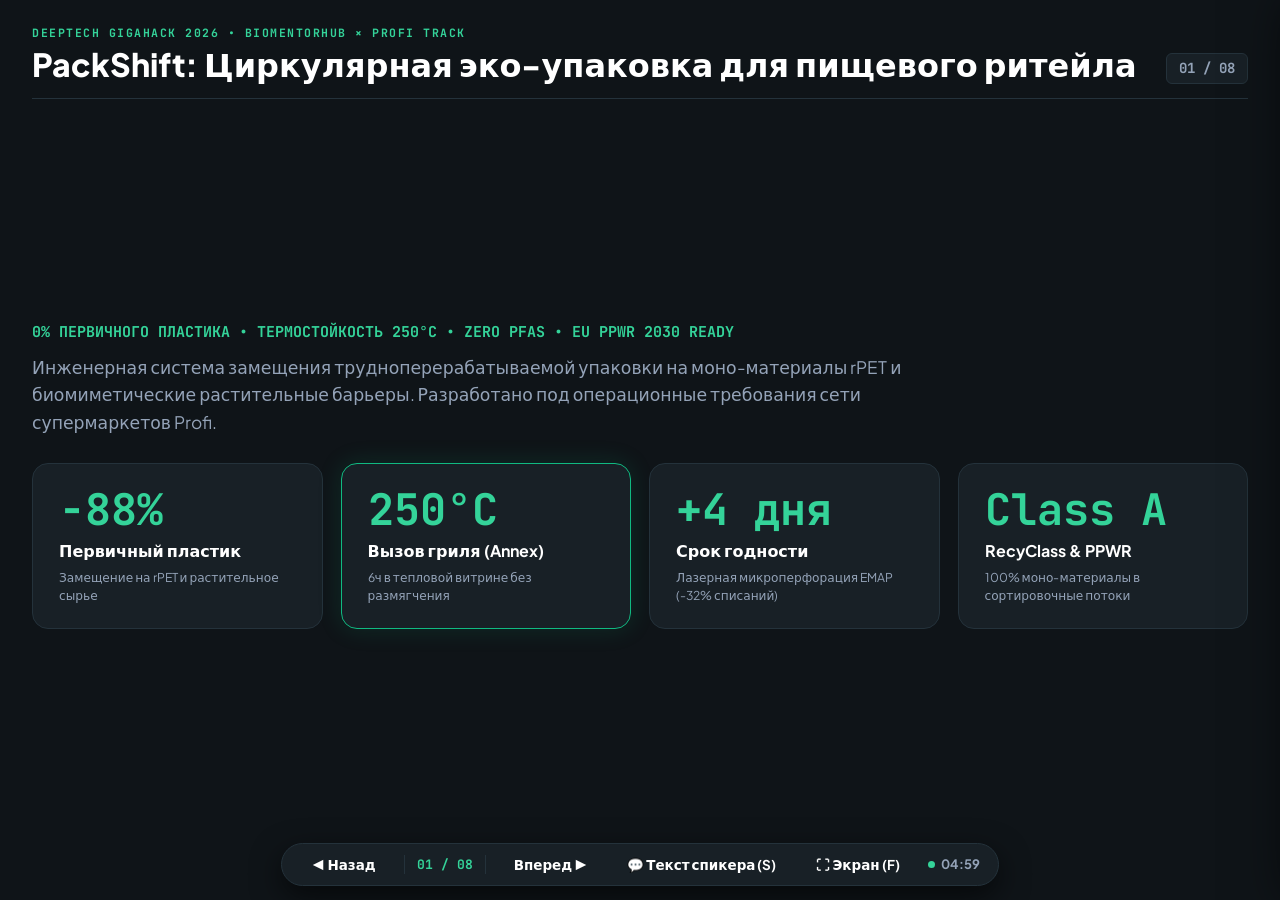
==== commit 28e468b8: "feat: complete pure deeptech hackathon deck in dark graphite and neon emerald without website stylin" ====
--- a/presentation.html
+++ b/presentation.html
@@ -4,7 +4,7 @@
 <head>
   <meta charset="UTF-8">
   <meta name="viewport" content="width=device-width, initial-scale=1.0">
-  <title>PackShift • Презентация для хакатона Deeptech Gigahack 2026</title>
+  <title>PackShift • Deeptech Gigahack 2026 Pitch Deck</title>
   <link rel="icon" type="image/svg+xml"
     href="data:image/svg+xml,<svg xmlns=%22http://www.w3.org/2000/svg%22 viewBox=%220 0 100 100%22><text y=%22.9em%22 font-size=%2290%22>🌱</text></svg>" />
   <link rel="preconnect" href="https://fonts.googleapis.com">
@@ -14,31 +14,27 @@
     rel="stylesheet">
   <style>
     /* ==========================================================================
-       Фирменная палитра PackShift (100% стиль сайта: Butter + Forest Pine + Leaf)
+       СТИЛИСТИКА ХАКАТОНА: ТЕМНО-СЕРЫЙ ГРАФИТ + НЕОНОВЫЙ ИЗУМРУД
+       (Чистый технологичный питч-дек, никак не привязанный к сайту)
        ========================================================================== */
     :root {
-      --bg-butter-light: #fffdf7;
-      --bg-butter: #faf4e4;
-      --bg-butter-dark: #f0e8d2;
-      --bg-card: #ffffff;
-      --bg-card-soft: #fcf9f0;
-
-      --forest-deep: #123524;
-      --forest-card: #153e2b;
-      --forest-surface: rgba(18, 53, 36, 0.95);
-      --forest-border: rgba(52, 211, 153, 0.28);
-      --forest-border-light: rgba(18, 53, 36, 0.12);
-      --forest-shadow: 0 20px 45px -8px rgba(18, 53, 36, 0.25), 0 0 25px rgba(34, 197, 94, 0.08);
-
-      --leaf-emerald: #15803d;
-      --leaf-vibrant: #22c55e;
-      --leaf-glow: #4ade80;
-
-      --text-forest: #123524;
-      --text-forest-muted: #2d5a42;
-      --text-muted: #526b5c;
-      --text-butter: #faf4e4;
+      --bg-dark: #0f1418;
+      --bg-surface: #141b21;
+      --bg-card: #182026;
+      --bg-card-hover: #1e2830;
+      --bg-emerald-tint: #122e24;
+
+      --border-subtle: #24323b;
+      --border-emerald: #10b981;
+      --border-emerald-glow: rgba(52, 211, 153, 0.4);
+
+      --neon-emerald: #34d399;
+      --deep-emerald: #10b981;
+      --dark-emerald: #059669;
+
       --text-white: #ffffff;
+      --text-muted: #94a3b8;
+      --text-light: #e2e8f0;
     }
 
     * {
@@ -50,142 +46,20 @@
 
     html, body {
       height: 100%;
-      background-color: var(--bg-butter);
-      background: radial-gradient(ellipse at 50% 0%, var(--bg-butter-light) 0%, var(--bg-butter) 55%, var(--bg-butter-dark) 100%);
-      color: var(--text-forest);
+      background-color: var(--bg-dark);
+      color: var(--text-white);
       overflow: hidden;
       line-height: 1.5;
     }
 
-    /* ==========================================================================
-       Верхняя панель презентации (в точности как Header сайта)
-       ========================================================================== */
-    .pres-header {
-      position: fixed;
-      top: 14px;
-      left: 0;
-      width: 100%;
-      display: flex;
-      justify-content: center;
-      padding: 0 24px;
-      z-index: 1000;
-    }
-
-    .pres-navbar {
-      background-color: var(--forest-surface);
-      backdrop-filter: blur(20px);
-      -webkit-backdrop-filter: blur(20px);
-      max-width: 1440px;
-      width: 100%;
-      height: 70px;
-      border: 1px solid var(--forest-border);
-      border-radius: 20px;
-      display: flex;
-      align-items: center;
-      justify-content: space-between;
-      padding: 0 20px;
-      gap: 16px;
-      box-shadow: var(--forest-shadow);
-    }
-
-    .pres-logo-box {
-      background: rgba(250, 244, 228, 0.72);
-      backdrop-filter: blur(8px);
-      -webkit-backdrop-filter: blur(8px);
-      border: 1px solid rgba(255, 255, 255, 0.22);
-      border-radius: 12px;
-      padding: 5px 12px;
-      display: flex;
-      align-items: center;
-      box-shadow: 0 2px 8px rgba(0, 0, 0, 0.08);
-      flex-shrink: 0;
-    }
-
-    .pres-logo {
-      height: 30px;
-      width: auto;
-      display: block;
-    }
-
-    /* Навигационные табы слайдов */
-    .pres-tabs {
-      display: flex;
-      gap: 8px;
-      align-items: center;
-      overflow-x: auto;
-      scrollbar-width: none;
-    }
-    .pres-tabs::-webkit-scrollbar { display: none; }
-
-    .tab-btn {
-      background: rgba(250, 244, 228, 0.12);
-      border: 1px solid rgba(255, 255, 255, 0.15);
-      color: var(--text-butter);
-      padding: 7px 14px;
-      border-radius: 9999px;
-      font-size: 13px;
-      font-weight: 600;
-      cursor: pointer;
-      white-space: nowrap;
-      transition: all 0.2s ease;
-    }
-
-    .tab-btn:hover {
-      background: rgba(250, 244, 228, 0.25);
-      color: #ffffff;
-    }
-
-    .tab-btn.active {
-      background: linear-gradient(135deg, var(--leaf-emerald) 0%, var(--leaf-vibrant) 100%);
-      color: #ffffff;
-      border-color: var(--leaf-glow);
-      box-shadow: 0 0 14px rgba(74, 222, 128, 0.4);
-    }
-
-    .pres-header-actions {
-      display: flex;
-      align-items: center;
-      gap: 12px;
-      flex-shrink: 0;
-    }
-
-    .timer-pill {
-      font-family: 'JetBrains Mono', monospace;
-      font-size: 13px;
-      font-weight: 700;
-      color: var(--leaf-glow);
-      background: rgba(0, 0, 0, 0.3);
-      padding: 6px 12px;
-      border-radius: 9999px;
-      border: 1px solid rgba(74, 222, 128, 0.3);
-      display: flex;
-      align-items: center;
-      gap: 6px;
-    }
-
-    .timer-dot {
-      width: 7px;
-      height: 7px;
-      background: var(--leaf-vibrant);
-      border-radius: 50%;
-      animation: pulse 1.5s infinite;
-    }
-
-    @keyframes pulse {
-      0%, 100% { transform: scale(1); opacity: 1; }
-      50% { transform: scale(1.3); opacity: 0.5; }
-    }
-
-    /* ==========================================================================
-       Слайд-контейнер и экранная сцена
-       ========================================================================== */
+    /* Главный 16:9 контейнер сцены слайдов */
     .deck-viewport {
       width: 100vw;
       height: 100vh;
       display: flex;
       align-items: center;
       justify-content: center;
-      padding: 95px 24px 60px;
+      padding: 24px 32px 70px;
     }
 
     .slide-stage {
@@ -203,10 +77,10 @@
       height: 100%;
       display: none;
       opacity: 0;
-      transform: translateY(14px);
+      transform: translateY(12px);
       transition: opacity 0.3s ease, transform 0.3s ease;
       flex-direction: column;
-      justify-content: center;
+      justify-content: space-between;
     }
 
     .slide.active {
@@ -216,529 +90,181 @@
       z-index: 10;
     }
 
-    /* ==========================================================================
-       Стили компонентов (В точности как в index.html и style.css сайта)
-       ========================================================================== */
-
-    .hero-badge {
-      display: inline-flex;
-      align-items: center;
-      gap: 10px;
-      background: rgba(18, 53, 36, 0.08);
-      border: 1px solid rgba(18, 53, 36, 0.15);
-      padding: 7px 18px;
-      border-radius: 9999px;
-      font-size: 13.5px;
-      font-weight: 600;
-      color: var(--forest-deep);
-      margin-bottom: 18px;
-      backdrop-filter: blur(8px);
-      align-self: flex-start;
-    }
-
-    .badge-dot {
-      width: 9px;
-      height: 9px;
-      background-color: var(--leaf-vibrant);
-      border-radius: 50%;
-      box-shadow: 0 0 10px var(--leaf-vibrant);
-    }
-
-    .section-tag {
-      display: inline-block;
-      background: rgba(18, 53, 36, 0.08);
-      color: var(--forest-deep);
-      border: 1px solid var(--forest-border-light);
-      padding: 5px 14px;
-      border-radius: 9999px;
-      font-size: 12px;
+    /* Верхний колонтитул слайда */
+    .slide-top-bar {
+      display: flex;
+      justify-content: space-between;
+      align-items: flex-end;
+      border-bottom: 1px solid var(--border-subtle);
+      padding-bottom: 14px;
+      margin-bottom: 22px;
+    }
+
+    .slide-category {
+      font-family: 'JetBrains Mono', monospace;
+      font-size: 11.5px;
       font-weight: 700;
+      color: var(--neon-emerald);
+      letter-spacing: 1.5px;
       text-transform: uppercase;
-      letter-spacing: 0.8px;
-      margin-bottom: 12px;
-      align-self: flex-start;
-    }
-
-    .section-tag-special {
-      display: inline-block;
-      background: linear-gradient(135deg, #15803d 0%, #22c55e 100%);
-      color: #ffffff;
-      padding: 5px 16px;
-      border-radius: 9999px;
-      font-size: 12px;
+      margin-bottom: 4px;
+    }
+
+    .slide-title {
+      font-size: clamp(1.4rem, 2.5vw, 2.2rem);
       font-weight: 800;
-      text-transform: uppercase;
-      letter-spacing: 0.8px;
-      margin-bottom: 12px;
-      box-shadow: 0 4px 14px rgba(34, 197, 94, 0.3);
-      align-self: flex-start;
-    }
-
-    .slide-headline {
-      font-size: clamp(1.8rem, 3.2vw, 2.6rem);
-      font-weight: 800;
-      color: var(--forest-deep);
+      color: var(--text-white);
       line-height: 1.2;
-      margin-bottom: 12px;
-      letter-spacing: -0.3px;
-    }
-
-    .text-highlight {
-      background: linear-gradient(135deg, #15803d 0%, #22c55e 100%);
-      -webkit-background-clip: text;
-      -webkit-text-fill-color: transparent;
-      display: inline-block;
-    }
-
-    .slide-sublead {
-      font-size: clamp(0.95rem, 1.4vw, 1.15rem);
-      color: var(--text-forest-muted);
-      line-height: 1.55;
-      max-width: 900px;
-      margin-bottom: 24px;
-    }
-
-    /* Карточки метрик сайта */
-    .hero-proof-grid {
+    }
+
+    .slide-number-badge {
+      font-family: 'JetBrains Mono', monospace;
+      font-size: 14px;
+      font-weight: 700;
+      color: var(--text-muted);
+      background: var(--bg-card);
+      border: 1px solid var(--border-subtle);
+      padding: 4px 12px;
+      border-radius: 6px;
+      flex-shrink: 0;
+    }
+
+    /* Сетка контента */
+    .slide-content {
+      flex: 1;
+      display: flex;
+      flex-direction: column;
+      justify-content: center;
+    }
+
+    .grid-2 {
+      display: grid;
+      grid-template-columns: repeat(2, 1fr);
+      gap: 24px;
+      height: 100%;
+    }
+
+    .grid-3 {
+      display: grid;
+      grid-template-columns: repeat(3, 1fr);
+      gap: 22px;
+      height: 100%;
+    }
+
+    .grid-4 {
       display: grid;
       grid-template-columns: repeat(4, 1fr);
       gap: 18px;
-      width: 100%;
-    }
-
-    .proof-card {
+      height: 100%;
+    }
+
+    /* Карточки технологичного стиля */
+    .tech-card {
       background: var(--bg-card);
-      border: 1px solid var(--forest-border-light);
-      border-radius: 20px;
-      padding: 22px 18px;
-      text-align: center;
-      box-shadow: 0 8px 24px rgba(18, 53, 36, 0.06);
-    }
-
-    .proof-card.highlight-card {
-      background: var(--forest-deep);
-      color: var(--text-white);
-      border-color: var(--forest-border);
-      box-shadow: var(--forest-shadow);
-    }
-
-    .proof-card.highlight-card .proof-metric {
-      color: var(--leaf-vibrant);
-    }
-
-    .proof-card.highlight-card .proof-label {
-      color: var(--text-butter);
-    }
-
-    .proof-card.highlight-card .proof-desc {
-      color: rgba(250, 244, 228, 0.75);
-    }
-
-    .proof-metric {
-      font-family: 'JetBrains Mono', monospace;
-      font-size: 2.3rem;
-      font-weight: 700;
-      color: var(--leaf-emerald);
-      line-height: 1.1;
-      margin-bottom: 6px;
-    }
-
-    .proof-label {
-      font-size: 14.5px;
-      font-weight: 700;
-      color: var(--forest-deep);
-      margin-bottom: 4px;
-    }
-
-    .proof-desc {
-      font-size: 12.5px;
-      color: var(--text-muted);
-      line-height: 1.4;
-    }
-
-    /* Карточки сравнения (Гриль) */
-    .comparison-grid {
-      display: grid;
-      grid-template-columns: repeat(2, 1fr);
-      gap: 24px;
-    }
-
-    .solution-card {
-      background: #ffffff;
-      border: 1px solid var(--forest-border-light);
-      border-radius: 22px;
-      padding: 26px 28px;
+      border: 1px solid var(--border-subtle);
+      border-radius: 16px;
+      padding: 24px 26px;
       display: flex;
       flex-direction: column;
-      box-shadow: 0 10px 28px rgba(18, 53, 36, 0.06);
-    }
-
-    .solution-card.featured {
-      background: var(--forest-deep);
+      justify-content: space-between;
+      transition: border-color 0.25s, box-shadow 0.25s;
+    }
+
+    .tech-card.highlight {
+      border: 1.5px solid var(--deep-emerald);
+      box-shadow: 0 0 25px rgba(16, 185, 129, 0.15);
+    }
+
+    .tech-card.glow-card {
+      background: var(--bg-emerald-tint);
+      border: 1.5px solid var(--neon-emerald);
+      box-shadow: 0 0 35px rgba(52, 211, 153, 0.2);
+    }
+
+    .card-tag {
+      font-family: 'JetBrains Mono', monospace;
+      font-size: 11px;
+      font-weight: 700;
+      text-transform: uppercase;
+      letter-spacing: 1px;
+      color: var(--neon-emerald);
+      margin-bottom: 8px;
+    }
+
+    .card-heading {
+      font-size: clamp(1.2rem, 1.8vw, 1.55rem);
+      font-weight: 800;
       color: var(--text-white);
-      border-color: var(--forest-border);
-      box-shadow: var(--forest-shadow);
-    }
-
-    .solution-badge {
-      display: inline-block;
-      align-self: flex-start;
-      background: rgba(18, 53, 36, 0.08);
-      color: var(--forest-deep);
-      font-size: 12px;
-      font-weight: 700;
-      padding: 5px 12px;
-      border-radius: 9999px;
       margin-bottom: 12px;
-    }
-
-    .solution-badge.badge-eco {
-      background: rgba(34, 197, 94, 0.2);
-      color: var(--leaf-glow);
-      border: 1px solid rgba(74, 222, 128, 0.3);
-    }
-
-    .solution-title {
-      font-size: 1.55rem;
-      font-weight: 800;
-      color: var(--forest-deep);
-      margin-bottom: 8px;
-    }
-
-    .solution-card.featured .solution-title {
-      color: var(--text-white);
-    }
-
-    .solution-lead-desc {
-      font-size: 14px;
-      color: var(--text-forest-muted);
-      line-height: 1.5;
-      margin-bottom: 18px;
-    }
-
-    .solution-card.featured .solution-lead-desc {
-      color: rgba(250, 244, 228, 0.85);
-    }
-
-    .spec-list {
+      line-height: 1.25;
+    }
+
+    .card-bullet-list {
       list-style: none;
       display: flex;
       flex-direction: column;
-      gap: 10px;
-      margin-bottom: 20px;
+      gap: 11px;
+      font-size: clamp(0.75rem, 1.15vw, 0.95rem);
+      line-height: 1.5;
+      color: var(--text-muted);
       flex: 1;
     }
 
-    .spec-list li {
-      display: flex;
-      justify-content: space-between;
-      align-items: center;
-      padding-bottom: 8px;
-      border-bottom: 1px solid rgba(18, 53, 36, 0.08);
-      font-size: 13.5px;
-    }
-
-    .solution-card.featured .spec-list li {
-      border-bottom-color: rgba(255, 255, 255, 0.12);
-    }
-
-    .spec-name {
+    .card-bullet-list li {
+      position: relative;
+      padding-left: 18px;
+    }
+
+    .card-bullet-list li::before {
+      content: '■';
+      position: absolute;
+      left: 0;
+      color: var(--neon-emerald);
+      font-size: 0.8em;
+      top: 1px;
+    }
+
+    .card-bullet-list li strong {
+      color: var(--text-white);
+    }
+
+    /* Большие цифры-метрики */
+    .metric-value {
+      font-family: 'JetBrains Mono', monospace;
+      font-size: clamp(2rem, 3.4vw, 3rem);
+      font-weight: 700;
+      color: var(--neon-emerald);
+      line-height: 1;
+      margin-bottom: 8px;
+    }
+
+    .metric-title {
+      font-size: clamp(0.85rem, 1.25vw, 1.05rem);
+      font-weight: 700;
+      color: var(--text-white);
+      margin-bottom: 6px;
+    }
+
+    .metric-sub {
+      font-size: clamp(0.7rem, 0.95vw, 0.85rem);
       color: var(--text-muted);
-      font-weight: 500;
-    }
-
-    .solution-card.featured .spec-name {
-      color: rgba(250, 244, 228, 0.7);
-    }
-
-    .spec-val {
-      font-weight: 700;
-      color: var(--forest-deep);
-      text-align: right;
-    }
-
-    .solution-card.featured .spec-val {
-      color: var(--text-white);
-    }
-
-    .card-footer-pill {
-      background: rgba(34, 197, 94, 0.12);
-      border-radius: 12px;
-      padding: 10px 16px;
-      font-size: 13px;
-      color: var(--leaf-emerald);
+      line-height: 1.45;
+    }
+
+    .tech-pill-bottom {
+      background: rgba(16, 185, 129, 0.12);
+      border: 1px solid rgba(52, 211, 153, 0.25);
+      border-radius: 8px;
+      padding: 10px 14px;
+      font-size: 12.5px;
+      color: var(--neon-emerald);
+      font-weight: 600;
       text-align: center;
-      font-weight: 600;
-    }
-
-    .card-footer-pill.pill-eco {
-      background: rgba(255, 255, 255, 0.1);
-      color: var(--leaf-glow);
-      border: 1px solid rgba(74, 222, 128, 0.25);
-    }
-
-    /* Карточки отделов */
-    .departments-grid-pres {
-      display: grid;
-      grid-template-columns: repeat(3, 1fr);
-      gap: 20px;
-    }
-
-    .dept-card-pres {
-      background: #ffffff;
-      border: 1px solid var(--forest-border-light);
-      border-radius: 20px;
-      padding: 24px;
-      box-shadow: 0 8px 24px rgba(18, 53, 36, 0.06);
-      display: flex;
-      flex-direction: column;
-    }
-
-    .dept-header-pres {
-      display: flex;
-      align-items: center;
-      gap: 14px;
-      margin-bottom: 14px;
-    }
-
-    .dept-icon-pres {
-      font-size: 1.8rem;
-      background: var(--bg-card-soft);
-      width: 48px;
-      height: 48px;
-      border-radius: 12px;
-      display: flex;
-      align-items: center;
-      justify-content: center;
-      border: 1px solid var(--forest-border-light);
-      flex-shrink: 0;
-    }
-
-    .dept-category-pres {
-      font-size: 11px;
-      font-weight: 700;
-      color: var(--leaf-emerald);
-      text-transform: uppercase;
-      letter-spacing: 0.5px;
-    }
-
-    .dept-name-pres {
-      font-size: 1.25rem;
-      font-weight: 800;
-      color: var(--forest-deep);
-    }
-
-    .dept-desc-pres {
-      font-size: 13.5px;
-      color: var(--text-forest-muted);
-      line-height: 1.55;
-      margin-bottom: 18px;
-      flex: 1;
-    }
-
-    .dept-stats-row-pres {
-      display: grid;
-      grid-template-columns: repeat(3, 1fr);
-      gap: 8px;
-      background: var(--bg-card-soft);
-      border: 1px solid rgba(18, 53, 36, 0.08);
-      border-radius: 14px;
-      padding: 12px 8px;
-      text-align: center;
-      margin-bottom: 14px;
-    }
-
-    .dept-stat-pres .stat-num {
-      font-family: 'JetBrains Mono', monospace;
-      font-size: 1.1rem;
-      font-weight: 700;
-      color: var(--leaf-emerald);
-    }
-
-    .dept-stat-pres .stat-lbl {
-      font-size: 10px;
-      color: var(--text-muted);
-      font-weight: 600;
-      margin-top: 2px;
-    }
-
-    .dept-mat-badge {
-      font-size: 11.5px;
-      color: var(--forest-deep);
-      background: rgba(34, 197, 94, 0.1);
-      padding: 8px 12px;
-      border-radius: 10px;
-      font-weight: 600;
-      border: 1px solid rgba(34, 197, 94, 0.2);
-    }
-
-    /* Калькуляторный блок сайта */
-    .calculator-card-pres {
-      background: var(--forest-deep);
-      color: var(--text-white);
-      border-radius: 26px;
-      padding: 34px 38px;
-      border: 1px solid var(--forest-border);
-      box-shadow: var(--forest-shadow);
-    }
-
-    .calc-results-grid-pres {
-      display: grid;
-      grid-template-columns: repeat(4, 1fr);
-      gap: 16px;
-      margin-bottom: 22px;
-    }
-
-    .metric-result-card-pres {
-      background: rgba(255, 255, 255, 0.06);
-      border: 1px solid rgba(255, 255, 255, 0.12);
-      border-radius: 18px;
-      padding: 20px 16px;
-      text-align: center;
-    }
-
-    .metric-result-card-pres.highlight {
-      background: rgba(34, 197, 94, 0.14);
-      border-color: var(--leaf-glow);
-      box-shadow: 0 0 25px rgba(34, 197, 94, 0.18);
-    }
-
-    .metric-big-val-pres {
-      font-family: 'JetBrains Mono', monospace;
-      font-size: 1.85rem;
-      font-weight: 700;
-      color: var(--leaf-glow);
-      line-height: 1.1;
-      margin-bottom: 6px;
-    }
-
-    .metric-unit-pres {
-      font-size: 13px;
-      font-weight: 700;
-      color: var(--text-butter);
-      margin-bottom: 6px;
-    }
-
-    .metric-subtext-pres {
-      font-size: 11.5px;
-      color: rgba(250, 244, 228, 0.7);
-      line-height: 1.4;
-    }
-
-    .calc-banner-pres {
-      background: rgba(255, 255, 255, 0.05);
-      border: 1px solid rgba(255, 255, 255, 0.12);
-      border-radius: 14px;
-      padding: 14px 20px;
-      display: flex;
-      justify-content: space-between;
-      align-items: center;
-    }
-
-    /* Стандарты */
-    .standards-grid-pres {
-      display: grid;
-      grid-template-columns: repeat(4, 1fr);
-      gap: 18px;
-    }
-
-    .standard-card-pres {
-      background: #ffffff;
-      border: 1px solid var(--forest-border-light);
-      border-radius: 20px;
-      padding: 26px 20px;
-      box-shadow: 0 8px 24px rgba(18, 53, 36, 0.06);
-    }
-
-    .standard-badge-pres {
-      display: inline-block;
-      background: rgba(18, 53, 36, 0.08);
-      color: var(--forest-deep);
-      font-family: 'JetBrains Mono', monospace;
-      font-size: 11px;
-      font-weight: 700;
-      padding: 4px 10px;
-      border-radius: 6px;
-      margin-bottom: 12px;
-    }
-
-    .standard-title-pres {
-      font-size: 1.25rem;
-      font-weight: 800;
-      color: var(--forest-deep);
-      margin-bottom: 10px;
-    }
-
-    .standard-desc-pres {
-      font-size: 13px;
-      color: var(--text-muted);
-      line-height: 1.55;
-    }
-
-    /* Дорожная карта */
-    .timeline-grid-pres {
-      display: grid;
-      grid-template-columns: repeat(3, 1fr);
-      gap: 18px;
-      margin-bottom: 22px;
-    }
-
-    .timeline-step-pres {
-      background: #ffffff;
-      border: 1px solid var(--forest-border-light);
-      border-radius: 20px;
-      padding: 24px;
-      box-shadow: 0 8px 24px rgba(18, 53, 36, 0.06);
-    }
-
-    .step-num-pres {
-      display: inline-block;
-      background: linear-gradient(135deg, var(--leaf-emerald) 0%, var(--leaf-vibrant) 100%);
-      color: #ffffff;
-      font-size: 11px;
-      font-weight: 800;
-      padding: 4px 10px;
-      border-radius: 9999px;
-      margin-bottom: 10px;
-    }
-
-    .step-title-pres {
-      font-size: 1.25rem;
-      font-weight: 800;
-      color: var(--forest-deep);
-      margin-bottom: 8px;
-    }
-
-    .step-desc-pres {
-      font-size: 13px;
-      color: var(--text-forest-muted);
-      line-height: 1.55;
-      margin-bottom: 12px;
-    }
-
-    .step-time-pres {
-      font-family: 'JetBrains Mono', monospace;
-      font-size: 12px;
-      font-weight: 700;
-      color: var(--leaf-emerald);
-    }
-
-    .action-banner-pres {
-      background: var(--forest-deep);
-      color: #ffffff;
-      border-radius: 20px;
-      padding: 22px 28px;
-      display: flex;
-      justify-content: space-between;
-      align-items: center;
-      border: 1px solid var(--forest-border);
-      box-shadow: var(--forest-shadow);
-    }
-
-    /* ==========================================================================
-       Нижняя панель управления презентацией
-       ========================================================================== */
-    .pres-footer-bar {
+      margin-top: 14px;
+    }
+
+    /* Нижняя панель управления деком */
+    .deck-bottom-bar {
       position: fixed;
       bottom: 14px;
       left: 0;
@@ -747,630 +273,565 @@
       justify-content: center;
       padding: 0 24px;
       z-index: 1000;
-      pointer-events: none;
-    }
-
-    .controls-pill {
-      pointer-events: auto;
-      background: var(--forest-surface);
-      backdrop-filter: blur(15px);
-      -webkit-backdrop-filter: blur(15px);
-      border: 1px solid var(--forest-border);
+    }
+
+    .controls-strip {
+      background: var(--bg-card);
+      border: 1px solid var(--border-subtle);
       border-radius: 9999px;
       padding: 6px 18px;
       display: flex;
       align-items: center;
-      gap: 14px;
-      box-shadow: var(--forest-shadow);
-    }
-
-    .btn-nav-pres {
-      background: rgba(250, 244, 228, 0.15);
-      border: 1px solid rgba(255, 255, 255, 0.15);
+      gap: 16px;
+      box-shadow: 0 10px 30px rgba(0, 0, 0, 0.6);
+    }
+
+    .ctrl-button {
+      background: none;
+      border: none;
       color: var(--text-white);
-      padding: 6px 14px;
-      border-radius: 9999px;
-      font-size: 13px;
+      font-size: 13.5px;
       font-weight: 700;
       cursor: pointer;
+      padding: 6px 12px;
+      border-radius: 9999px;
       display: inline-flex;
       align-items: center;
       gap: 6px;
       transition: all 0.2s;
     }
 
-    .btn-nav-pres:hover {
-      background: linear-gradient(135deg, var(--leaf-emerald) 0%, var(--leaf-vibrant) 100%);
-      border-color: var(--leaf-glow);
-    }
-
-    .counter-text {
+    .ctrl-button:hover {
+      background: var(--bg-emerald-tint);
+      color: var(--neon-emerald);
+    }
+
+    .counter-display {
       font-family: 'JetBrains Mono', monospace;
       font-size: 13px;
       font-weight: 700;
-      color: var(--leaf-glow);
-    }
-
-    /* Заметки спикера (шторка справа) */
-    .speaker-notes-drawer {
+      color: var(--neon-emerald);
+      border-left: 1px solid var(--border-subtle);
+      border-right: 1px solid var(--border-subtle);
+      padding: 0 12px;
+    }
+
+    .timer-display {
+      font-family: 'JetBrains Mono', monospace;
+      font-size: 13px;
+      font-weight: 700;
+      color: var(--text-muted);
+      display: flex;
+      align-items: center;
+      gap: 6px;
+    }
+
+    .timer-dot {
+      width: 7px;
+      height: 7px;
+      background: var(--neon-emerald);
+      border-radius: 50%;
+      animation: pulse 1.5s infinite;
+    }
+
+    @keyframes pulse {
+      0%, 100% { opacity: 1; transform: scale(1); }
+      50% { opacity: 0.3; transform: scale(1.3); }
+    }
+
+    /* Выдвижная шторка спикера */
+    .speaker-drawer {
       position: fixed;
       top: 0;
-      right: -420px;
-      width: 400px;
+      right: -450px;
+      width: 420px;
       height: 100%;
-      background: var(--forest-surface);
-      backdrop-filter: blur(25px);
-      -webkit-backdrop-filter: blur(25px);
-      border-left: 2px solid var(--leaf-vibrant);
-      color: var(--text-white);
+      background: #141b21;
+      border-left: 2px solid var(--deep-emerald);
       padding: 30px 24px;
       z-index: 2000;
       transition: right 0.3s cubic-bezier(0.4, 0, 0.2, 1);
-      box-shadow: -15px 0 40px rgba(0, 0, 0, 0.5);
+      box-shadow: -20px 0 50px rgba(0, 0, 0, 0.7);
       overflow-y: auto;
     }
 
-    .speaker-notes-drawer.open {
+    .speaker-drawer.open {
       right: 0;
     }
 
-    .notes-hdr {
+    .drawer-header {
       display: flex;
       justify-content: space-between;
       align-items: center;
-      margin-bottom: 18px;
+      margin-bottom: 20px;
       padding-bottom: 12px;
-      border-bottom: 1px solid rgba(255, 255, 255, 0.15);
-    }
-
-    .notes-hdr-title {
-      font-size: 16px;
-      font-weight: 800;
-      color: var(--leaf-glow);
-    }
-
-    .notes-close-btn {
+      border-bottom: 1px solid var(--border-subtle);
+    }
+
+    .drawer-title {
+      font-family: 'JetBrains Mono', monospace;
+      font-size: 14px;
+      font-weight: 700;
+      color: var(--neon-emerald);
+    }
+
+    .drawer-close {
       background: none;
       border: none;
-      color: var(--text-white);
+      color: var(--text-muted);
       font-size: 20px;
       cursor: pointer;
     }
 
-    .notes-text {
+    .drawer-close:hover {
+      color: #ffffff;
+    }
+
+    .drawer-body {
       font-size: 14px;
-      color: var(--text-butter);
-      line-height: 1.65;
+      line-height: 1.7;
+      color: var(--text-light);
     }
   </style>
 </head>
 
 <body>
 
-  <!-- Верхняя панель (Header в стиле сайта) -->
-  <header class="pres-header">
-    <div class="pres-navbar">
-      <div class="pres-logo-box">
-        <img src="img/logo.png" alt="PackShift" class="pres-logo">
-      </div>
-
-      <!-- Табы быстрого перехода по слайдам -->
-      <nav class="pres-tabs" id="slideTabs">
-        <button class="tab-btn active" data-target="1">1. Миссия</button>
-        <button class="tab-btn" data-target="2">2. Вызов Profi</button>
-        <button class="tab-btn" data-target="3">3. Гриль (250°C)</button>
-        <button class="tab-btn" data-target="4">4. 3 Отдела</button>
-        <button class="tab-btn" data-target="5">5. Калькулятор</button>
-        <button class="tab-btn" data-target="6">6. Стандарты</button>
-        <button class="tab-btn" data-target="7">7. Пилот</button>
-        <button class="tab-btn" data-target="8">8. Финал</button>
-      </nav>
-
-      <div class="pres-header-actions">
-        <div class="timer-pill" title="Таймер выступления (5 минут)">
-          <span class="timer-dot"></span>
-          <span id="timerVal">05:00</span>
-        </div>
-      </div>
-    </div>
-  </header>
-
-  <!-- Экранная сцена слайдов -->
   <main class="deck-viewport">
     <div class="slide-stage">
 
       <!-- ==========================================
-           СЛАЙД 1: Титульный экран / Главный экран
+           SLIDE 1: Title & Executive Summary
            ========================================== -->
       <section class="slide active" data-index="1"
-        data-notes="Спикер: «Добрый день, уважаемые члены жюри и эксперты сети Profi! Меня зовут [Имя], я представляю проект PackShift. Мы разработали инженерную систему циркулярной упаковки без первичного пластика специально под стандарты и витрины сети Profi.»">
-        <div class="hero-badge">
-          <span class="badge-dot"></span>
-          <span>Deeptech Gigahack 2026 • Трек Biomentorhub × Profi</span>
-        </div>
-        <h1 class="slide-headline">
-          Революция пищевой упаковки ритейла:<br>
-          <span class="text-highlight">0% первичного пластика</span>, 100% циркулярность
-        </h1>
-        <p class="slide-sublead">
-          Инженерные решения для сети супермаркетов <strong>Profi</strong>: биомиметические барьеры против жира,
-          термостойкость до 250°C без токсичных PFAS, продление свежести продуктов и прямое снижение эко-сбора.
-        </p>
-
-        <div class="hero-proof-grid">
-          <div class="proof-card">
-            <div class="proof-metric">-88%</div>
-            <div class="proof-label">Первичный пластик</div>
-            <div class="proof-desc">Замена на rPET и биополимеры из растительного сырья</div>
-          </div>
-          <div class="proof-card highlight-card">
-            <div class="proof-metric">250°C</div>
-            <div class="proof-label">Термостойкость гриля</div>
-            <div class="proof-desc">До 6 часов в тепловой витрине без размягчения и протечек</div>
-          </div>
-          <div class="proof-card">
-            <div class="proof-metric">+4 дня</div>
-            <div class="proof-label">Свежесть продуктов</div>
-            <div class="proof-desc">Лазерная микроперфорация EMAP снижает списания на 32%</div>
-          </div>
-          <div class="proof-card">
-            <div class="proof-metric">Class A</div>
-            <div class="proof-label">RecyClass & PPWR</div>
-            <div class="proof-desc">100% моно-материалы, готовые к переработке в ЕС и СНГ</div>
+        data-notes="Спикер: «Добрый день, уважаемые члены жюри и эксперты сети Profi! Меня зовут [Имя], я представляю deeptech-проект PackShift. Мы разработали систему замещения первичного пластика в продуктовом ритейле на 0% первичных полимеров и термостойкостью до 250°C.»">
+        <div class="slide-top-bar">
+          <div>
+            <div class="slide-category">DEEPTECH GIGAHACK 2026 • BIOMENTORHUB × PROFI TRACK</div>
+            <h1 class="slide-title">PackShift: Циркулярная эко-упаковка для пищевого ритейла</h1>
+          </div>
+          <div class="slide-number-badge">01 / 08</div>
+        </div>
+
+        <div class="slide-content">
+          <div style="margin-bottom: 26px;">
+            <p style="font-family: 'JetBrains Mono', monospace; font-size: 15px; color: var(--neon-emerald); font-weight: 700; margin-bottom: 10px;">
+              0% ПЕРВИЧНОГО ПЛАСТИКА • ТЕРМОСТОЙКОСТЬ 250°C • ZERO PFAS • EU PPWR 2030 READY
+            </p>
+            <p style="font-size: clamp(0.95rem, 1.35vw, 1.2rem); color: var(--text-muted); max-width: 950px; line-height: 1.6;">
+              Инженерная система замещения трудноперерабатываемой упаковки на моно-материалы rPET и биомиметические растительные барьеры. 
+              Разработано под операционные требования сети супермаркетов Profi.
+            </p>
+          </div>
+
+          <div class="grid-4" style="height: auto;">
+            <div class="tech-card">
+              <div class="metric-value">-88%</div>
+              <div class="metric-title">Первичный пластик</div>
+              <div class="metric-sub">Замещение на rPET и растительное сырье</div>
+            </div>
+            <div class="tech-card highlight">
+              <div class="metric-value">250°C</div>
+              <div class="metric-title">Вызов гриля (Annex)</div>
+              <div class="metric-sub">6ч в тепловой витрине без размягчения</div>
+            </div>
+            <div class="tech-card">
+              <div class="metric-value">+4 дня</div>
+              <div class="metric-title">Срок годности</div>
+              <div class="metric-sub">Лазерная микроперфорация EMAP (-32% списаний)</div>
+            </div>
+            <div class="tech-card">
+              <div class="metric-value">Class A</div>
+              <div class="metric-title">RecyClass & PPWR</div>
+              <div class="metric-sub">100% моно-материалы в сортировочные потоки</div>
+            </div>
           </div>
         </div>
       </section>
 
       <!-- ==========================================
-           СЛАЙД 2: Двойной вызов ритейла
+           SLIDE 2: Problem & Regulatory Cliff
            ========================================== -->
       <section class="slide" data-index="2"
-        data-notes="Спикер: «Перед ритейлом стоит двойное давление: регуляции EU PPWR 2030 со штрафами за первичный пластик и растущий налог EPR. Но самая острая боль витрины — горячий гриль, где пакеты из полиэтилена и фольги плавятся, текут и размачивают корочку курицы.»">
-        <div class="section-tag">Проблема и Контекст</div>
-        <h2 class="slide-headline">Двойной вызов ритейла: Регуляторный капкан и боль витрины</h2>
-        <p class="slide-sublead">
-          Сеть Profi сталкивается с жесткими европейскими ограничениями и операционными потерями в отделах кулинарии.
-        </p>
-
-        <div class="comparison-grid">
-          <div class="solution-card">
-            <div class="solution-badge">1. Регуляторное давление</div>
-            <h3 class="solution-title">Удар по маржинальности сети</h3>
-            <ul class="spec-list">
-              <li>
-                <span class="spec-name">Директива EU PPWR 2030:</span>
-                <span class="spec-val">Запрет неперерабатываемых полимеров</span>
-              </li>
-              <li>
-                <span class="spec-name">Экологический сбор (EPR):</span>
-                <span class="spec-val">Рост ставки налога на ламинаты до +45%</span>
-              </li>
-              <li>
-                <span class="spec-name">Бан на PFAS (вечные токсины):</span>
-                <span class="spec-val">Полный запрет фторорганики в ЕС</span>
-              </li>
-              <li>
-                <span class="spec-name">Аудит Scope 3 (CSRD):</span>
-                <span class="spec-val">Обязательное снижение углеродного следа</span>
-              </li>
-            </ul>
-            <div class="card-footer-pill">
-              Штрафы за неперерабатываемую упаковку вступают в силу уже в 2026–2030 гг.
-            </div>
-          </div>
-
-          <div class="solution-card featured">
-            <div class="solution-badge badge-eco">2. Острая боль витрины</div>
-            <h3 class="solution-title">Отдел горячего гриля и кулинарии</h3>
-            <ul class="spec-list">
-              <li>
-                <span class="spec-name">Экстремальный режим:</span>
-                <span class="spec-val">85°C – 120°C до 6 часов (пик 250°C)</span>
-              </li>
-              <li>
-                <span class="spec-name">Брак текущей упаковки:</span>
-                <span class="spec-val">Плавление, течь жира, запах синтетики</span>
-              </li>
-              <li>
-                <span class="spec-name">«Парниковый эффект»:</span>
-                <span class="spec-val">Корочка гриля размокает за 40 минут</span>
-              </li>
-              <li>
-                <span class="spec-name">Скрытые токсины:</span>
-                <span class="spec-val">Опасные PFAS мигрируют в горячую пищу</span>
-              </li>
-            </ul>
-            <div class="card-footer-pill pill-eco">
-              Традиционные фольгированные пакеты сжигаются на полигоне (0% рециклинга).
+        data-notes="Спикер: «Перед продуктовым ритейлом стоит двойной вызов: жесткие штрафы регламента EU PPWR 2030 за первичный пластик и растущий налог EPR. Но самая критическая боль витрины — горячий гриль, где пакеты из ПЭ и фольги плавятся, текут и размачивают корочку курицы.»">
+        <div class="slide-top-bar">
+          <div>
+            <div class="slide-category">КОНТЕКСТ И ВЫЗОВ РИТЕЙЛА</div>
+            <h2 class="slide-title">Регуляторный капкан и острая боль тепловых витрин Profi</h2>
+          </div>
+          <div class="slide-number-badge">02 / 08</div>
+        </div>
+
+        <div class="slide-content">
+          <div class="grid-2">
+            <div class="tech-card">
+              <div class="card-tag">РЕГУЛЯЦИИ И НАЛОГИ</div>
+              <h3 class="card-heading">Удар по маржинальности сети</h3>
+              <ul class="card-bullet-list">
+                <li><strong>Директива EU PPWR 2030:</strong> Запрет многослойных неперерабатываемых полимеров. Штрафы ритейлерам за превышение квот первичного пластика.</li>
+                <li><strong>Экологический сбор (EPR):</strong> Ставка налога на комбинированные ламинаты (ПЭ+алюминий) выросла на 45%. Трудная упаковка становится прямым убытком.</li>
+                <li><strong>Тотальный бан на PFAS:</strong> Европейский запрет пер- и полифторалкильных гидрофобизаторов в прямом пищевом контакте.</li>
+                <li><strong>Аудит Scope 3 (CSRD):</strong> Сеть Profi обязана публично декларировать и сокращать углеродный след упаковки.</li>
+              </ul>
+              <div class="tech-pill-bottom">
+                Риск штрафов за неперерабатываемую упаковку: до 4% годового оборота ритейлера
+              </div>
+            </div>
+
+            <div class="tech-card highlight">
+              <div class="card-tag">ОПЕРАЦИОННАЯ БОЛЬ</div>
+              <h3 class="card-heading">Отдел горячего гриля и кулинарии</h3>
+              <ul class="card-bullet-list">
+                <li><strong>Экстремальный режим:</strong> Выдержка в витрине при 85°C – 120°C до 6 часов. Пиковые температуры фасовки достигают 180°C – 250°C.</li>
+                <li><strong>Дефекты текущих пакетов:</strong> Полиэтилен с фольгой плавится, дает течь жира и выделяет резкий запах нагретого пластика.</li>
+                <li><strong>«Парниковый эффект»:</strong> Пар блокируется, аппетитная корочка гриля размокает в кашу за 40 минут — потеря лояльности покупателей.</li>
+                <li><strong>Скрытые токсины:</strong> Жиростойкость текущих пакетов держится на PFAS, мигрирующих в горячую пищу.</li>
+              </ul>
+              <div class="tech-pill-bottom">
+                Традиционные пакеты на 100% отправляются на полигон (ноль переработки)
+              </div>
             </div>
           </div>
         </div>
       </section>
 
       <!-- ==========================================
-           СЛАЙД 3: Специальный вызов: Гриль 250°C
+           SLIDE 3: Special Annex Challenge: Hot Grill 250°C
            ========================================== -->
       <section class="slide" data-index="3"
-        data-notes="Спикер: «Мы создали 2 решения под вызов хакатона: Решение А — моно-пакет CPET Ultra-Flex из кристаллического rPET, выдерживающий от -40 до +250°C и перерабатываемый в потоке бутылок. Решение Б — термобокс LignoShield из багассы с барьером из водорослей, отводящий пар для хрустящей корочки.»">
-        <div class="section-tag-special">Специальный вызов хакатона</div>
-        <h2 class="slide-headline">Готовая кулинария: Упаковка гриля высокой температуры</h2>
-        <p class="slide-sublead">
-          Два готовых deeptech-решения, исключающих перфторалкильные соединения (PFAS) и разрушение упаковки.
-        </p>
-
-        <div class="comparison-grid">
-          <div class="solution-card">
-            <div class="solution-badge">Решение А • Моно-пакет</div>
-            <h3 class="solution-title">PackShift CPET Ultra-Flex</h3>
-            <p class="solution-lead-desc">
-              Высококристаллический термостойкий моно-пакет на базе модифицированного rPET (кристалличность &gt; 38%).
-            </p>
-            <ul class="spec-list">
-              <li>
-                <span class="spec-name">Термостойкость:</span>
-                <span class="spec-val">от -40°C до +250°C (Dual-Ovenable)</span>
-              </li>
-              <li>
-                <span class="spec-name">Тепловая витрина:</span>
-                <span class="spec-val">6+ часов при 95°C без усадки и запаха</span>
-              </li>
-              <li>
-                <span class="spec-name">Жиростойкость:</span>
-                <span class="spec-val">100% барьер (Kit Test 12) без PFAS</span>
-              </li>
-              <li>
-                <span class="spec-name">Циркулярность:</span>
-                <span class="spec-val">100% rPET моно-поток (RecyClass Class A)</span>
-              </li>
-            </ul>
-            <div class="card-footer-pill">
-              Себестоимость: <strong>-14%</strong> vs импортный барьерный ламинат с алюминием
-            </div>
-          </div>
-
-          <div class="solution-card featured">
-            <div class="solution-badge badge-eco">Решение Б • Био-композит</div>
-            <h3 class="solution-title">LignoShield™ ThermoBox</h3>
-            <p class="solution-lead-desc">
-              Экологичный термобокс из формованной багассы сахарного тростника с био-барьером из морских водорослей.
-            </p>
-            <ul class="spec-list">
-              <li>
-                <span class="spec-name">Дышащая мембрана:</span>
-                <span class="spec-val">Отводит пар, сохраняя корочку хрустящей</span>
-              </li>
-              <li>
-                <span class="spec-name">Термостойкость:</span>
-                <span class="spec-val">до +220°C кратковременно, 6ч в витрине</span>
-              </li>
-              <li>
-                <span class="spec-name">Эко-барьер:</span>
-                <span class="spec-val">Водный нано-слой альгината и хитозана</span>
-              </li>
-              <li>
-                <span class="spec-name">Утилизация:</span>
-                <span class="spec-val">Домашний компост за 60 дней (OK Compost)</span>
-              </li>
-            </ul>
-            <div class="card-footer-pill pill-eco">
-              Идеально для премиальной эко-линейки <strong>Profi Bio</strong>
+        data-notes="Спикер: «Мы создали 2 решения под спец-вызов: Решение А — моно-пакет CPET Ultra-Flex из кристаллического rPET, выдерживающий от -40 до +250°C и перерабатываемый в потоке бутылок. Решение Б — термобокс LignoShield из багассы с барьером из водорослей, отводящий пар для хрустящей корочки.»">
+        <div class="slide-top-bar">
+          <div>
+            <div class="slide-category">СПЕЦИАЛЬНЫЙ ВЫЗОВ ХАКАТОНА</div>
+            <h2 class="slide-title">Инженерные решения для Горячего Гриля (180°C – 250°C)</h2>
+          </div>
+          <div class="slide-number-badge">03 / 08</div>
+        </div>
+
+        <div class="slide-content">
+          <div class="grid-2">
+            <div class="tech-card highlight">
+              <div class="card-tag">РЕШЕНИЕ А • МОНО-ПАКЕТ</div>
+              <h3 class="card-heading">PackShift CPET Ultra-Flex</h3>
+              <ul class="card-bullet-list">
+                <li><strong>Материал:</strong> Кристаллический модифицированный rPET (кристалличность &gt; 38%).</li>
+                <li><strong>Термостойкость:</strong> от -40°C до +250°C (Dual-Ovenable: разогрев прямо в упаковке).</li>
+                <li><strong>Тепловая витрина:</strong> 6+ часов при 95°C–120°C без усадки, протечек и запаха.</li>
+                <li><strong>Жиростойкость:</strong> Высший класс Kit Test 12. 100% PFAS-Free.</li>
+                <li><strong>Рециклинг:</strong> 100% моно-материал. Поток ПЭТ-бутылок (RecyClass Class A).</li>
+                <li><strong>Себестоимость:</strong> -14% vs импортный барьерный ламинат с алюминием.</li>
+              </ul>
+              <div class="tech-pill-bottom">
+                100% циркулярный моно-поток (PET Bottle Stream Compatible)
+              </div>
+            </div>
+
+            <div class="tech-card">
+              <div class="card-tag">РЕШЕНИЕ Б • БИО-КОМПОЗИТ (PROFI BIO)</div>
+              <h3 class="card-heading">LignoShield™ ThermoBox</h3>
+              <ul class="card-bullet-list">
+                <li><strong>Материал:</strong> 100% формованная багасса сахарного тростника + альгинат/хитозан из водорослей.</li>
+                <li><strong>Дышащая мембрана:</strong> Микропористая структура стравливает пар. Корочка гриля остается хрустящей.</li>
+                <li><strong>Эко-жиробарьер:</strong> Водный нано-слой. 0% пластика, 0% фтора, 0% полиэтилена.</li>
+                <li><strong>Термостойкость:</strong> До +220°C кратковременно, 6 часов в тепловой витрине.</li>
+                <li><strong>Утилизация:</strong> Домашний компост за 60 дней (OK Compost HOME) или макулатура.</li>
+                <li><strong>Позиционирование:</strong> Премиальная эко-линейка готовой кулинарии сети Profi.</li>
+              </ul>
+              <div class="tech-pill-bottom">
+                Полное домашнее компостирование (OK Compost HOME Certified)
+              </div>
             </div>
           </div>
         </div>
       </section>
 
       <!-- ==========================================
-           СЛАЙД 4: Комплексная оптимизация 3 отделов
+           SLIDE 4: Store Departments Portfolio
            ========================================== -->
       <section class="slide" data-index="4"
         data-notes="Спикер: «PackShift оптимизирует еще 3 зоны магазина: Овощи — лазерная микроперфорация EMAP дает +4 дня свежести и -32% списаний. Мясо — капиллярный лоток собирает 45 мл сока без салфеток. Пекарня — крафт с био-окном NatureFlex на 100% пригоден к переработке с бумагой.»">
-        <div class="section-tag">Каталог решений по отделам</div>
-        <h2 class="slide-headline">Комплексная оптимизация отделов супермаркета</h2>
-        <p class="slide-sublead">
-          Узкоспециализированные моно-структуры под специфические физико-химические требования каждого продукта.
-        </p>
-
-        <div class="departments-grid-pres">
-          <!-- Овощи -->
-          <article class="dept-card-pres">
-            <div class="dept-header-pres">
-              <div class="dept-icon-pres">🥬</div>
-              <div>
-                <span class="dept-category-pres">Свежие овощи и зелень</span>
-                <h3 class="dept-name-pres">EMAP Laser-Breathe™</h3>
-              </div>
-            </div>
-            <p class="dept-desc-pres">
-              Моно-плёнка rBOPP с лазерной микроперфорацией. Создаёт динамическую среду с балансом O₂ (3-5%) и CO₂ (5-8%), предотвращая запотевание.
-            </p>
-            <div class="dept-stats-row-pres">
-              <div class="dept-stat-pres">
-                <div class="stat-num">+4 дня</div>
-                <div class="stat-lbl">Свежесть</div>
-              </div>
-              <div class="dept-stat-pres">
-                <div class="stat-num">-32%</div>
-                <div class="stat-lbl">Списания</div>
-              </div>
-              <div class="dept-stat-pres">
-                <div class="stat-num">Anti-fog</div>
-                <div class="stat-lbl">Без капель</div>
-              </div>
-            </div>
-            <div class="dept-mat-badge">Моно-rBOPP • 100% Recyclable</div>
-          </article>
-
-          <!-- Мясо -->
-          <article class="dept-card-pres">
-            <div class="dept-header-pres">
-              <div class="dept-icon-pres">🥩</div>
-              <div>
-                <span class="dept-category-pres">Мясной и рыбный отдел</span>
-                <h3 class="dept-name-pres">Capillary Tray (Pad-Less)</h3>
-              </div>
-            </div>
-            <p class="dept-desc-pres">
-              Глубокоформованный лоток из rPET со встроенным капиллярным гидрозамком. Удерживает до 45 мл экссудата без токсичных салфеток-вкладышей.
-            </p>
-            <div class="dept-stats-row-pres">
-              <div class="dept-stat-pres">
-                <div class="stat-num">0 шт</div>
-                <div class="stat-lbl">Салфеток</div>
-              </div>
-              <div class="dept-stat-pres">
-                <div class="stat-num">100%</div>
-                <div class="stat-lbl">Сортировка</div>
-              </div>
-              <div class="dept-stat-pres">
-                <div class="stat-num">EVOH &lt;5%</div>
-                <div class="stat-lbl">Газобарьер</div>
-              </div>
-            </div>
-            <div class="dept-mat-badge">85% rPET • RecyClass Class A</div>
-          </article>
-
-          <!-- Пекарня -->
-          <article class="dept-card-pres">
-            <div class="dept-header-pres">
-              <div class="dept-icon-pres">🥐</div>
-              <div>
-                <span class="dept-category-pres">Пекарня и выпечка</span>
-                <h3 class="dept-name-pres">NatureVent Crisp™</h3>
-              </div>
-            </div>
-            <p class="dept-desc-pres">
-              Крафт-пакеты FSC со смотровым окном из био-плёнки NatureFlex™ на основе древесной целлюлозы. Сохраняет хрустящую корочку багетов.
-            </p>
-            <div class="dept-stats-row-pres">
-              <div class="dept-stat-pres">
-                <div class="stat-num">100%</div>
-                <div class="stat-lbl">Макулатура</div>
-              </div>
-              <div class="dept-stat-pres">
-                <div class="stat-num">Bio-Wax</div>
-                <div class="stat-lbl">Жиробарьер</div>
-              </div>
-              <div class="dept-stat-pres">
-                <div class="stat-num">Pulpable</div>
-                <div class="stat-lbl">Тест CEPI</div>
-              </div>
-            </div>
-            <div class="dept-mat-badge">Крафт FSC + целлюлоза • 0% ПЭ</div>
-          </article>
+        <div class="slide-top-bar">
+          <div>
+            <div class="slide-category">ПОРТФЕЛЬ РЕШЕНИЙ ДЛЯ СУПЕРМАРКЕТА</div>
+            <h2 class="slide-title">Комплексная оптимизация отделов: Овощи, Мясо, Выпечка</h2>
+          </div>
+          <div class="slide-number-badge">04 / 08</div>
+        </div>
+
+        <div class="slide-content">
+          <div class="grid-3">
+            <div class="tech-card">
+              <div class="card-tag">🥬 СВЕЖИЕ ОВОЩИ И ЗЕЛЕНЬ</div>
+              <h3 class="card-heading">EMAP Laser-Breathe™</h3>
+              <ul class="card-bullet-list">
+                <li><strong>Боль:</strong> Конденсат, плесень, 28-35% списаний зелени и ягод.</li>
+                <li><strong>Инновация:</strong> Моно-пленка rBOPP с лазерной микроперфорацией. Баланс O₂ (3-5%) и CO₂ (5-8%).</li>
+                <li><strong>Эффект:</strong> +4 дня к сроку годности на полке.</li>
+                <li><strong>Списания:</strong> Сокращение списаний в супермаркетах на 32%.</li>
+                <li><strong>Материал:</strong> Моно-rBOPP • 100% Recyclable.</li>
+              </ul>
+              <div class="tech-pill-bottom">Технология динамического газообмена</div>
+            </div>
+
+            <div class="tech-card">
+              <div class="card-tag">🥩 МЯСНОЙ И РЫБНЫЙ ОТДЕЛ</div>
+              <h3 class="card-heading">Capillary Tray (Pad-Less)</h3>
+              <ul class="card-bullet-list">
+                <li><strong>Боль:</strong> Грязная синтетическая салфетка исключает лоток из рециклинга.</li>
+                <li><strong>Инновация:</strong> Моно-rPET лоток с капиллярным гидро-замком на 45 мл экссудата.</li>
+                <li><strong>Эффект:</strong> 0 синтетических салфеток-вкладышей.</li>
+                <li><strong>Сортировка:</strong> 100% чистый поток вторичной переработки.</li>
+                <li><strong>Материал:</strong> 85% rPET • RecyClass Class A.</li>
+              </ul>
+              <div class="tech-pill-bottom">Устранение токсичных салфеток-вкладышей</div>
+            </div>
+
+            <div class="tech-card">
+              <div class="card-tag">🥐 ПЕКАРНЯ И ВЫПЕЧКА</div>
+              <h3 class="card-heading">NatureVent Crisp™</h3>
+              <ul class="card-bullet-list">
+                <li><strong>Боль:</strong> Пакеты со смотровыми окнами из полиэтилена сжигаются.</li>
+                <li><strong>Инновация:</strong> Крафт FSC + прозрачное био-окно NatureFlex™ из древесной массы + био-воск.</li>
+                <li><strong>Эффект:</strong> Сохранение хрустящей корочки круассанов.</li>
+                <li><strong>Утилизация:</strong> 100% Pulpable (переработка вместе с бумагой).</li>
+                <li><strong>Материал:</strong> Крафт FSC + целлюлоза • 0% ПЭ.</li>
+              </ul>
+              <div class="tech-pill-bottom">100% Pulpable (Тест CEPI пройден)</div>
+            </div>
+          </div>
         </div>
       </section>
 
       <!-- ==========================================
-           СЛАЙД 5: Экономика внедрения (Калькулятор Profi)
+           SLIDE 5: Economics & Business Case
            ========================================== -->
       <section class="slide" data-index="5"
         data-notes="Спикер: «Экология должна приносить прибыль. В расчете на 100 супермаркетов Profi мы замещаем 1840 тонн первичного пластика, предотвращаем 4250 тонн CO2e и экономим ритейлеру 1.28 млн евро в год на налоге EPR за счет класса А переработки. CapEx для магазинов равен нулю.»">
-        <div class="section-tag">Интерактивная аналитика для менеджмента</div>
-        <h2 class="slide-headline">Калькулятор ESG-эффекта и экономии для сети Profi</h2>
-        <p class="slide-sublead">
-          Моделирование совокупного эффекта на масштабе <strong>100 супермаркетов Profi</strong>.
-        </p>
-
-        <div class="calculator-card-pres">
-          <div class="calc-results-grid-pres">
-            <div class="metric-result-card-pres">
-              <div style="font-size: 1.5rem; margin-bottom: 6px;">🛡️</div>
-              <div class="metric-big-val-pres">1 840 т</div>
-              <div class="metric-unit-pres">первичного пластика в год</div>
-              <p class="metric-subtext-pres">Полное замещение на rPET и растительные био-композиты</p>
-            </div>
-
-            <div class="metric-result-card-pres">
-              <div style="font-size: 1.5rem; margin-bottom: 6px;">🌍</div>
-              <div class="metric-big-val-pres">4 250 т</div>
-              <div class="metric-unit-pres">сокращения выбросов CO₂e</div>
-              <p class="metric-subtext-pres">Снижение углеродного следа Scope 3 по директиве CSRD</p>
-            </div>
-
-            <div class="metric-result-card-pres highlight">
-              <div style="font-size: 1.5rem; margin-bottom: 6px;">💶</div>
-              <div class="metric-big-val-pres">€1 280 000</div>
-              <div class="metric-unit-pres">экономия на эко-сборах (EPR)</div>
-              <p class="metric-subtext-pres">Снижение ставки налога на трудную упаковку в ЕС и СНГ</p>
-            </div>
-
-            <div class="metric-result-card-pres">
-              <div style="font-size: 1.5rem; margin-bottom: 6px;">📉</div>
-              <div class="metric-big-val-pres">€700 000</div>
-              <div class="metric-unit-pres">сохраненной продукции</div>
-              <p class="metric-subtext-pres">Снижение списаний в отделах овощей и гриля на 32%</p>
-            </div>
-          </div>
-
-          <div class="calc-banner-pres">
-            <div>
-              <span style="color: var(--leaf-glow); font-weight: 700;">💡 Нулевой CapEx для ритейлера:</span>
-              <span style="color: var(--text-butter); font-size: 13.5px; margin-left: 8px;">
-                Упаковка полностью совместима с существующими запайщиками и термо-витринами Profi.
-              </span>
-            </div>
-            <div style="color: var(--leaf-vibrant); font-family: 'JetBrains Mono', monospace; font-weight: 700; font-size: 14px;">
-              СЕБЕСТОИМОСТЬ: -14%
-            </div>
+        <div class="slide-top-bar">
+          <div>
+            <div class="slide-category">БИЗНЕС-МОДЕЛЬ И ЮНИТ-ЭКОНОМИКА</div>
+            <h2 class="slide-title">Экономика внедрения: Расчет на 100 супермаркетов сети Profi</h2>
+          </div>
+          <div class="slide-number-badge">05 / 08</div>
+        </div>
+
+        <div class="slide-content">
+          <div class="grid-4" style="margin-bottom: 22px;">
+            <div class="tech-card">
+              <div class="metric-value">1 840 т</div>
+              <div class="metric-title">Первичный пластик</div>
+              <div class="metric-sub">Предотвращено первичных полимеров в год</div>
+            </div>
+            <div class="tech-card">
+              <div class="metric-value">4 250 т</div>
+              <div class="metric-title">Сокращение CO₂e</div>
+              <div class="metric-sub">Предотвращено выбросов парниковых газов (Scope 3)</div>
+            </div>
+            <div class="tech-card glow-card">
+              <div class="metric-value">€1.28M</div>
+              <div class="metric-title">Экономия на EPR</div>
+              <div class="metric-sub">Прямая годовая экономия на налоге за счет моно-материалов</div>
+            </div>
+            <div class="tech-card">
+              <div class="metric-value">€700K</div>
+              <div class="metric-title">Снижение списаний</div>
+              <div class="metric-sub">Сбереженная продукция благодаря свежести (+4 дня)</div>
+            </div>
+          </div>
+
+          <div class="tech-card glow-card" style="padding: 18px 24px;">
+            <div style="font-family: 'JetBrains Mono', monospace; font-size: 13.5px; font-weight: 700; color: var(--neon-emerald); margin-bottom: 6px;">
+              💡 НУЛЕВОЙ CAPEX ДЛЯ РИТЕЙЛЕРА (DROP-IN COMPATIBILITY):
+            </div>
+            <p style="font-size: 0.95rem; color: #ffffff; line-height: 1.55;">
+              Упаковка PackShift полностью адаптирована под стандартные запайщики лотков, фасовочные линии и тепловые витрины супермаркетов Profi. Закупка нового оборудования не требуется. Себестоимость моно-пакетов CPET на 14% ниже импортных многослойных фольгированных ламинатов.
+            </p>
           </div>
         </div>
       </section>
 
       <!-- ==========================================
-           СЛАЙД 6: Международные стандарты
+           SLIDE 6: Standards & Compliance
            ========================================== -->
       <section class="slide" data-index="6"
         data-notes="Спикер: «PackShift — это регуляторный щит для Profi. Все материалы имеют высшую оценку RecyClass Class A, готовы к директиве PPWR 2030, сертифицированы по стандарту EFSA EU 10/2011 для горячего жира и на 100% свободны от опасных PFAS.»">
-        <div class="section-tag">Международная сертификация</div>
-        <h2 class="slide-headline">Соответствие европейским и национальным регуляциям</h2>
-        <p class="slide-sublead">
-          Упаковка разработана с упреждением требований <strong>EU Packaging and Packaging Waste Regulation (PPWR 2030)</strong>.
-        </p>
-
-        <div class="standards-grid-pres">
-          <div class="standard-card-pres">
-            <div class="standard-badge-pres">RecyClass</div>
-            <h3 class="standard-title-pres">Grade A Recyclability</h3>
-            <p class="standard-desc-pres">
-              Подтвержденная совместимость с оптической сортировкой и линиями механического рециклинга в ЕС и СНГ.
-            </p>
-          </div>
-
-          <div class="standard-card-pres">
-            <div class="standard-badge-pres">EU PPWR</div>
-            <h3 class="standard-title-pres">PPWR 2030 Ready</h3>
-            <p class="standard-desc-pres">
-              Соответствие квотам на минимальное содержание вторичного сырья (&gt;35% пищевого rPET) и запрет микропластика.
-            </p>
-          </div>
-
-          <div class="standard-card-pres">
-            <div class="standard-badge-pres">Zero Toxic</div>
-            <h3 class="standard-title-pres">100% PFAS-Free</h3>
-            <p class="standard-desc-pres">
-              Лабораторный тест на отсутствие пер- и полифторалкильных веществ в контакте с горячим маслом до 250°C.
-            </p>
-          </div>
-
-          <div class="standard-card-pres">
-            <div class="standard-badge-pres">Food Safe</div>
-            <h3 class="standard-title-pres">EFSA / FDA Approved</h3>
-            <p class="standard-desc-pres">
-              Сертификация безопасности контакта с пищевыми продуктами для горячих и жирных сред (Regulation EU No 10/2011).
-            </p>
+        <div class="slide-top-bar">
+          <div>
+            <div class="slide-category">РЕГУЛЯТОРНЫЙ ЩИТ И СЕРТИФИКАЦИЯ</div>
+            <h2 class="slide-title">Соответствие европейским стандартам и нормативам</h2>
+          </div>
+          <div class="slide-number-badge">06 / 08</div>
+        </div>
+
+        <div class="slide-content">
+          <div class="grid-4">
+            <div class="tech-card">
+              <div class="card-tag">RECYCLABILITY</div>
+              <h3 class="card-heading">RecyClass Grade A</h3>
+              <p style="font-size: 13.5px; color: var(--text-muted); line-height: 1.6;">
+                Подтвержденная совместимость с оптическими сепараторами (NIR) и механическим рециклингом в ЕС и СНГ.
+              </p>
+              <div class="tech-pill-bottom">Design for Recycling</div>
+            </div>
+
+            <div class="tech-card">
+              <div class="card-tag">REGULATION</div>
+              <h3 class="card-heading">EU PPWR 2030 Ready</h3>
+              <p style="font-size: 13.5px; color: var(--text-muted); line-height: 1.6;">
+                Упреждение европейских норм: >35% пищевого rPET, 0% первичного пластика в фасовочных пакетах.
+              </p>
+              <div class="tech-pill-bottom">Zero Regulatory Risk</div>
+            </div>
+
+            <div class="tech-card">
+              <div class="card-tag">CHEMICAL SAFETY</div>
+              <h3 class="card-heading">100% PFAS-Free</h3>
+              <p style="font-size: 13.5px; color: var(--text-muted); line-height: 1.6;">
+                Сертификация отсутствия пер- и полифторалкильных веществ в контакте с горячим маслом до 250°C.
+              </p>
+              <div class="tech-pill-bottom">Non-toxic Water Barrier</div>
+            </div>
+
+            <div class="tech-card">
+              <div class="card-tag">FOOD CONTACT</div>
+              <h3 class="card-heading">EFSA / FDA Approved</h3>
+              <p style="font-size: 13.5px; color: var(--text-muted); line-height: 1.6;">
+                Соответствие Regulation EU No 10/2011 для прямого контакта с горячими, кислыми и жирными продуктами.
+              </p>
+              <div class="tech-pill-bottom">EU Migration Limit Passed</div>
+            </div>
           </div>
         </div>
       </section>
 
       <!-- ==========================================
-           СЛАЙД 7: Дорожная карта пилота
+           SLIDE 7: Pilot Roadmap
            ========================================== -->
       <section class="slide" data-index="7"
         data-notes="Спикер: «Мы предлагаем четкий 6-недельный план: 2 недели лабораторных тестов на витринах Profi, затем 4 недели пилота в 5 флагманских супермаркетах. Мы уже подготовили партию из 200 образцов и готовы передать их на следующей неделе.»">
-        <div class="section-tag">Дорожная карта внедрения</div>
-        <h2 class="slide-headline">План пилотного запуска в супермаркетах Profi</h2>
-        <p class="slide-sublead">
-          Быстрая интеграция на существующие витрины и упаковочные линии сети без капитальных затрат.
-        </p>
-
-        <div class="timeline-grid-pres">
-          <div class="timeline-step-pres">
-            <div class="step-num-pres">Этап 1</div>
-            <h3 class="step-title-pres">Лабораторный тест</h3>
-            <p class="step-desc-pres">
-              Проверка термопакетов CPET и биобоксов на реальных тепловых витринах гриля Profi (95°C–120°C, 6 часов).
-            </p>
-            <div class="step-time-pres">Срок: 2 недели</div>
-          </div>
-
-          <div class="timeline-step-pres">
-            <div class="step-num-pres">Этап 2</div>
-            <h3 class="step-title-pres">Пилот в 5 магазинах</h3>
-            <p class="step-desc-pres">
-              Запуск в 5 флагманских супермаркетах в отделах Гриль и Овощи. Сбор обратной связи от поваров и покупателей.
-            </p>
-            <div class="step-time-pres">Срок: 4 недели</div>
-          </div>
-
-          <div class="timeline-step-pres">
-            <div class="step-num-pres">Этап 3</div>
-            <h3 class="step-title-pres">Масштабирование</h3>
-            <p class="step-desc-pres">
-              Полноформатное развертывание в сети Profi, запуск автоматизированной системы отслеживания Scope 3 выбросов.
-            </p>
-            <div class="step-time-pres">Срок: Квартал 2</div>
-          </div>
-        </div>
-
-        <div class="action-banner-pres">
+        <div class="slide-top-bar">
           <div>
-            <h4 style="font-size: 1.25rem; font-weight: 800; color: var(--leaf-glow); margin-bottom: 4px;">
-              📦 Комплект из 200 тестовых образцов готов к передаче!
-            </h4>
-            <p style="font-size: 13.5px; color: var(--text-butter);">
-              Партия пакетов CPET Ultra и боксов LignoShield подготовлена для старта испытаний на витринах Profi уже на следующей неделе.
-            </p>
-          </div>
-          <div style="font-family: 'JetBrains Mono', monospace; font-size: 1.2rem; font-weight: 700; color: #ffffff; background: rgba(34, 197, 94, 0.25); padding: 8px 18px; border-radius: 9999px; border: 1px solid var(--leaf-glow);">
-            ГОТОВО К ТЕСТУ
+            <div class="slide-category">ДОРОЖНАЯ КАРТА ВНЕДРЕНИЯ</div>
+            <h2 class="slide-title">План пилотного запуска в Profi: 6 недель до результата</h2>
+          </div>
+          <div class="slide-number-badge">07 / 08</div>
+        </div>
+
+        <div class="slide-content">
+          <div class="grid-3" style="margin-bottom: 22px;">
+            <div class="tech-card highlight">
+              <div class="card-tag">ЭТАП 1 • 2 НЕДЕЛИ</div>
+              <h3 class="card-heading">Лабораторный тест</h3>
+              <ul class="card-bullet-list">
+                <li>Тестирование пакетов CPET и термобоксов на витринах гриля Profi при 95°C–120°C.</li>
+                <li>Проверка герметичности, жиростойкости (Kit 12) и отсутствия посторонних запахов.</li>
+                <li>Протокол миграции EFSA для контакта с горячим куриным жиром.</li>
+              </ul>
+              <div class="tech-pill-bottom">Тепловые витрины гриля</div>
+            </div>
+
+            <div class="tech-card">
+              <div class="card-tag">ЭТАП 2 • 4 НЕДЕЛИ</div>
+              <h3 class="card-heading">Пилот в 5 магазинах</h3>
+              <ul class="card-bullet-list">
+                <li>Запуск в 5 флагманских супермаркетах Profi в отделах Гриль и Овощи.</li>
+                <li>Сбор обратной связи от поваров кулинарии и покупателей.</li>
+                <li>Замер динамики списаний и сохранности хрустящей корочки гриля.</li>
+              </ul>
+              <div class="tech-pill-bottom">Полевые испытания</div>
+            </div>
+
+            <div class="tech-card">
+              <div class="card-tag">ЭТАП 3 • КВАРТАЛ 2</div>
+              <h3 class="card-heading">Масштабирование</h3>
+              <ul class="card-bullet-list">
+                <li>Полноформатное развертывание в сети супермаркетов Profi.</li>
+                <li>Подключение автоматизированного дашборда учета сокращения выбросов Scope 3.</li>
+                <li>Оптимизация логистики поставок моно-упаковки.</li>
+              </ul>
+              <div class="tech-pill-bottom">Сеть супермаркетов</div>
+            </div>
+          </div>
+
+          <div class="tech-card glow-card" style="padding: 18px 24px; display: flex; flex-direction: row; justify-content: space-between; align-items: center;">
+            <div>
+              <div style="font-family: 'JetBrains Mono', monospace; font-size: 14px; font-weight: 700; color: var(--neon-emerald); margin-bottom: 4px;">
+                📦 КОМПЛЕКТ ИЗ 200 ОБРАЗЦОВ ГОТОВ К ПЕРЕДАЧЕ:
+              </div>
+              <p style="font-size: 0.95rem; color: #ffffff;">
+                Партия пакетов CPET Ultra-Flex и термобоксов LignoShield подготовлена для старта испытаний в Profi на следующей неделе.
+              </p>
+            </div>
+            <div style="font-family: 'JetBrains Mono', monospace; font-size: 13px; font-weight: 700; color: var(--neon-emerald); background: rgba(16, 185, 129, 0.2); padding: 8px 16px; border-radius: 6px; border: 1px solid var(--neon-emerald); white-space: nowrap;">
+              READY TO DELIVER
+            </div>
           </div>
         </div>
       </section>
 
       <!-- ==========================================
-           СЛАЙД 8: Финал и Call to Action
+           SLIDE 8: Mission & Call to Action
            ========================================== -->
       <section class="slide" data-index="8"
-        data-notes="Спикер: «Миссия PackShift — сделать циркулярность прибыльной для Profi уже сегодня, не дожидаясь штрафов 2030 года. Спасибо за внимание! Приглашаю вас на наш сайт с калькулятором и с удовольствием отвечу на вопросы.»">
-        <div style="text-align: center; max-width: 900px; margin: 0 auto; display: flex; flex-direction: column; align-items: center;">
-          <div class="pres-logo-box" style="padding: 10px 24px; margin-bottom: 24px;">
-            <img src="img/logo.png" alt="PackShift" style="height: 48px; width: auto;">
-          </div>
-          <h2 class="slide-headline" style="font-size: clamp(2rem, 3.4vw, 3rem); margin-bottom: 14px;">
-            Делаем циркулярность прибыльной для Profi уже сегодня
-          </h2>
-          <p style="font-size: 1.2rem; font-weight: 700; color: var(--leaf-emerald); margin-bottom: 28px;">
-            0% первичного пластика • Защита маржинальности • Соответствие PPWR 2030
-          </p>
-
-          <div class="calculator-card-pres" style="width: 100%; max-width: 650px; padding: 24px 30px; margin-bottom: 28px;">
-            <p style="font-size: 14px; color: var(--text-butter); margin-bottom: 8px;">Интерактивная онлайн-платформа и ESG-калькулятор сети:</p>
-            <a href="https://lisqrn.github.io/Hackaton-202636/" target="_blank"
-              style="font-family: 'JetBrains Mono', monospace; font-size: 1.4rem; font-weight: 700; color: var(--leaf-glow); text-decoration: none;">
-              https://lisqrn.github.io/Hackaton-202636/
-            </a>
-            <p style="font-size: 12px; color: rgba(250, 244, 228, 0.7); margin-top: 10px;">
-              Deeptech Gigahack 2026 • Pull Request #1 (denis100strike/Hackaton-202636)
+        data-notes="Спикер: «Миссия PackShift — сделать циркулярность прибыльной для Profi уже сегодня, не дожидаясь штрафов 2030 года. Спасибо за внимание! С удовольствием отвечу на вопросы жюри.»">
+        <div class="slide-top-bar">
+          <div>
+            <div class="slide-category">DEEPTECH GIGAHACK 2026 • BIOMENTORHUB × PROFI</div>
+            <h2 class="slide-title">PackShift: Циркулярность, выгодная ритейлеру</h2>
+          </div>
+          <div class="slide-number-badge">08 / 08</div>
+        </div>
+
+        <div class="slide-content" style="align-items: center; justify-content: center; text-align: center;">
+          <div class="tech-card glow-card" style="max-width: 900px; width: 100%; padding: 40px; margin: 0 auto;">
+            <div style="font-family: 'JetBrains Mono', monospace; font-size: 14px; color: var(--neon-emerald); font-weight: 700; letter-spacing: 2px; margin-bottom: 12px;">
+              PITCH SUMMARY & NEXT STEPS
+            </div>
+            <h2 style="font-size: clamp(2rem, 3.5vw, 3.2rem); font-weight: 800; color: #ffffff; line-height: 1.15; margin-bottom: 18px;">
+              Делаем циркулярность прибыльной для Profi уже сегодня
+            </h2>
+            <p style="font-size: 1.15rem; color: var(--neon-emerald); font-weight: 700; margin-bottom: 24px;">
+              0% первичного пластика • -14% себестоимость • Нулевой CapEx • Защита маржинальности сети
             </p>
-          </div>
-
-          <h3 style="font-size: 1.35rem; font-weight: 800; color: var(--forest-deep);">
-            Благодарим за внимание! Готовы ответить на ваши вопросы.
-          </h3>
+
+            <div style="background: var(--bg-card); border: 1px solid var(--border-subtle); border-radius: 12px; padding: 18px 24px; margin-bottom: 26px; text-align: left;">
+              <p style="font-size: 14px; color: var(--text-light); line-height: 1.6;">
+                <strong>Готовы к внедрению:</strong> Мы предлагаем сети Profi стать первым ритейлером в регионе, закрывшим норматив EU PPWR 2030 в категории горячей кулинарии без токсичных PFAS и размокания корочки гриля.
+              </p>
+            </div>
+
+            <p style="font-size: 1.25rem; font-weight: 700; color: #ffffff;">
+              Благодарим за внимание! Готовы ответить на ваши вопросы.
+            </p>
+          </div>
         </div>
       </section>
 
     </div>
   </main>
 
-  <!-- Нижняя панель управления (Floating Pill внизу) -->
-  <footer class="pres-footer-bar">
-    <div class="controls-pill">
-      <button class="btn-nav-pres" id="prevSlide">◀ Назад</button>
-      <span class="counter-text" id="slideIndicator">1 / 8</span>
-      <button class="btn-nav-pres" id="nextSlide">Вперед ▶</button>
-      <button class="btn-nav-pres" id="toggleNotes">💬 Текст спикера</button>
-      <button class="btn-nav-pres" id="toggleFs">⛶ Полный экран</button>
+  <!-- Нижняя панель управления деком -->
+  <footer class="deck-bottom-bar">
+    <div class="controls-strip">
+      <button class="ctrl-button" id="prevBtn">◀ Назад</button>
+      <div class="counter-display" id="slideCount">01 / 08</div>
+      <button class="ctrl-button" id="nextBtn">Вперед ▶</button>
+      <button class="ctrl-button" id="notesBtn">💬 Текст спикера (S)</button>
+      <button class="ctrl-button" id="fsBtn">⛶ Экран (F)</button>
+      <div class="timer-display">
+        <span class="timer-dot"></span>
+        <span id="countdown">05:00</span>
+      </div>
     </div>
   </footer>
 
-  <!-- Боковая шторка с текстом спикера -->
-  <aside class="speaker-notes-drawer" id="notesDrawer">
-    <div class="notes-hdr">
-      <span class="notes-hdr-title">Слова спикера к слайду</span>
-      <button class="notes-close-btn" id="closeNotes">✕</button>
+  <!-- Шторка для текста спикера -->
+  <aside class="speaker-drawer" id="notesDrawer">
+    <div class="drawer-header">
+      <span class="drawer-title">СЛОВА СПИКЕРА</span>
+      <button class="drawer-close" id="closeDrawer">✕</button>
     </div>
-    <div class="notes-text" id="notesBody">
+    <div class="drawer-body" id="drawerContent">
       Загрузка...
     </div>
   </aside>
@@ -1378,61 +839,41 @@
   <script>
     document.addEventListener('DOMContentLoaded', () => {
       const slides = document.querySelectorAll('.slide');
-      const tabs = document.querySelectorAll('.tab-btn');
-      const prevBtn = document.getElementById('prevSlide');
-      const nextBtn = document.getElementById('nextSlide');
-      const indicator = document.getElementById('slideIndicator');
-      const toggleNotesBtn = document.getElementById('toggleNotes');
-      const closeNotesBtn = document.getElementById('closeNotes');
+      const prevBtn = document.getElementById('prevBtn');
+      const nextBtn = document.getElementById('nextBtn');
+      const slideCount = document.getElementById('slideCount');
+      const notesBtn = document.getElementById('notesBtn');
+      const closeDrawer = document.getElementById('closeDrawer');
       const notesDrawer = document.getElementById('notesDrawer');
-      const notesBody = document.getElementById('notesBody');
-      const toggleFsBtn = document.getElementById('toggleFs');
-      const timerVal = document.getElementById('timerVal');
-
-      let currentIdx = 1;
-      const maxIdx = slides.length;
-
-      const goToSlide = (n) => {
+      const drawerContent = document.getElementById('drawerContent');
+      const fsBtn = document.getElementById('fsBtn');
+      const countdown = document.getElementById('countdown');
+
+      let current = 1;
+      const total = slides.length;
+
+      const setSlide = (n) => {
         if (n < 1) n = 1;
-        if (n > maxIdx) n = maxIdx;
+        if (n > total) n = total;
 
         slides.forEach(s => s.classList.remove('active'));
-        tabs.forEach(t => t.classList.remove('active'));
-
-        const targetSlide = document.querySelector(`.slide[data-index="${n}"]`);
-        const targetTab = document.querySelector(`.tab-btn[data-target="${n}"]`);
-
-        if (targetSlide) {
-          targetSlide.classList.add('active');
-          currentIdx = n;
-          indicator.textContent = `${currentIdx} / ${maxIdx}`;
-
-          if (targetTab) targetTab.classList.add('active');
-
-          // Update notes
-          const noteText = targetSlide.getAttribute('data-notes') || 'Нет заметок к слайду.';
-          notesBody.textContent = noteText;
+        const target = document.querySelector(`.slide[data-index="${n}"]`);
+        if (target) {
+          target.classList.add('active');
+          current = n;
+          slideCount.textContent = `0${current} / 0${total}`;
+          drawerContent.textContent = target.getAttribute('data-notes') || 'Нет заметок к слайду.';
         }
       };
 
-      // Tab clicks
-      tabs.forEach(tab => {
-        tab.addEventListener('click', () => {
-          const idx = parseInt(tab.getAttribute('data-target'), 10);
-          goToSlide(idx);
-        });
-      });
-
-      // Controls
-      prevBtn.addEventListener('click', () => goToSlide(currentIdx - 1));
-      nextBtn.addEventListener('click', () => goToSlide(currentIdx + 1));
-
-      // Keyboard
+      prevBtn.addEventListener('click', () => setSlide(current - 1));
+      nextBtn.addEventListener('click', () => setSlide(current + 1));
+
       document.addEventListener('keydown', (e) => {
         if (e.key === 'ArrowRight' || e.key === ' ' || e.key === 'PageDown') {
-          goToSlide(currentIdx + 1);
+          setSlide(current + 1);
         } else if (e.key === 'ArrowLeft' || e.key === 'PageUp') {
-          goToSlide(currentIdx - 1);
+          setSlide(current - 1);
         } else if (e.key.toLowerCase() === 's') {
           notesDrawer.classList.toggle('open');
         } else if (e.key.toLowerCase() === 'f') {
@@ -1444,12 +885,10 @@
         }
       });
 
-      // Notes Drawer
-      toggleNotesBtn.addEventListener('click', () => notesDrawer.classList.toggle('open'));
-      closeNotesBtn.addEventListener('click', () => notesDrawer.classList.remove('open'));
-
-      // Fullscreen
-      toggleFsBtn.addEventListener('click', () => {
+      notesBtn.addEventListener('click', () => notesDrawer.classList.toggle('open'));
+      closeDrawer.addEventListener('click', () => notesDrawer.classList.remove('open'));
+
+      fsBtn.addEventListener('click', () => {
         if (!document.fullscreenElement) {
           document.documentElement.requestFullscreen();
         } else {
@@ -1458,21 +897,20 @@
       });
 
       // 5-minute countdown
-      let leftSec = 300;
+      let sec = 300;
       setInterval(() => {
-        if (leftSec <= 0) {
-          timerVal.textContent = "00:00 (Стоп)";
-          timerVal.style.color = "#ef4444";
+        if (sec <= 0) {
+          countdown.textContent = "00:00 (Стоп)";
+          countdown.style.color = "#ef4444";
           return;
         }
-        leftSec--;
-        const m = String(Math.floor(leftSec / 60)).padStart(2, '0');
-        const s = String(leftSec % 60).padStart(2, '0');
-        timerVal.textContent = `${m}:${s}`;
+        sec--;
+        const m = String(Math.floor(sec / 60)).padStart(2, '0');
+        const s = String(sec % 60).padStart(2, '0');
+        countdown.textContent = `${m}:${s}`;
       }, 1000);
 
-      // Init
-      goToSlide(1);
+      setSlide(1);
     });
   </script>
 </body>
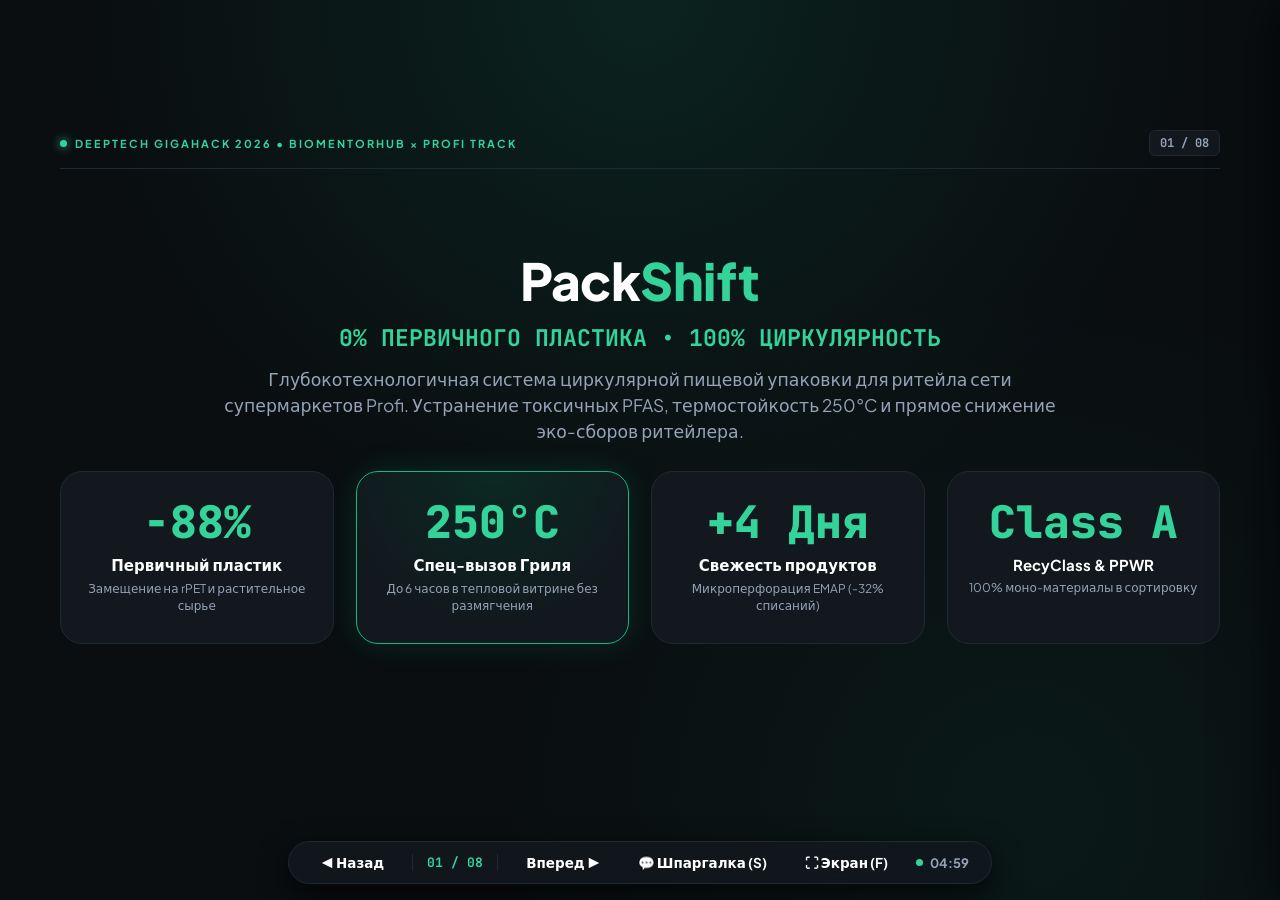
==== commit 17bdffca: "style: minimalist centered presentation with diagrams, process schemas, and deeptech typography" ====
--- a/presentation.html
+++ b/presentation.html
@@ -4,7 +4,7 @@
 <head>
   <meta charset="UTF-8">
   <meta name="viewport" content="width=device-width, initial-scale=1.0">
-  <title>PackShift • Deeptech Gigahack 2026 Pitch Deck</title>
+  <title>PackShift • Deeptech Gigahack 2026 (Biomentorhub × Profi)</title>
   <link rel="icon" type="image/svg+xml"
     href="data:image/svg+xml,<svg xmlns=%22http://www.w3.org/2000/svg%22 viewBox=%220 0 100 100%22><text y=%22.9em%22 font-size=%2290%22>🌱</text></svg>" />
   <link rel="preconnect" href="https://fonts.googleapis.com">
@@ -14,27 +14,23 @@
     rel="stylesheet">
   <style>
     /* ==========================================================================
-       СТИЛИСТИКА ХАКАТОНА: ТЕМНО-СЕРЫЙ ГРАФИТ + НЕОНОВЫЙ ИЗУМРУД
-       (Чистый технологичный питч-дек, никак не привязанный к сайту)
+       HACKATHON DEEPTECH THEME: Графит + Неоновый Изумруд + Чистый Минимализм
        ========================================================================== */
     :root {
-      --bg-dark: #0f1418;
-      --bg-surface: #141b21;
-      --bg-card: #182026;
-      --bg-card-hover: #1e2830;
-      --bg-emerald-tint: #122e24;
-
-      --border-subtle: #24323b;
+      --bg-dark: #0a0e11;
+      --bg-card: #12181d;
+      --bg-card-glow: rgba(16, 185, 129, 0.08);
+      --border-subtle: #1e2932;
       --border-emerald: #10b981;
-      --border-emerald-glow: rgba(52, 211, 153, 0.4);
+      --border-glow: rgba(52, 211, 153, 0.35);
 
       --neon-emerald: #34d399;
-      --deep-emerald: #10b981;
-      --dark-emerald: #059669;
+      --vibrant-green: #10b981;
+      --dark-green: #065f46;
 
       --text-white: #ffffff;
       --text-muted: #94a3b8;
-      --text-light: #e2e8f0;
+      --text-light: #cbd5e1;
     }
 
     * {
@@ -47,40 +43,39 @@
     html, body {
       height: 100%;
       background-color: var(--bg-dark);
+      background-image: 
+        radial-gradient(circle at 50% 0%, rgba(16, 185, 129, 0.12) 0%, transparent 50%),
+        radial-gradient(circle at 80% 90%, rgba(5, 150, 105, 0.08) 0%, transparent 40%);
       color: var(--text-white);
       overflow: hidden;
-      line-height: 1.5;
-    }
-
-    /* Главный 16:9 контейнер сцены слайдов */
+      display: flex;
+      flex-direction: column;
+      align-items: center;
+      justify-content: center;
+    }
+
+    /* Главный 16:9 контейнер сцены */
     .deck-viewport {
       width: 100vw;
       height: 100vh;
-      display: flex;
-      align-items: center;
-      justify-content: center;
-      padding: 24px 32px 70px;
-    }
-
-    .slide-stage {
-      max-width: 1400px;
-      width: 100%;
-      height: 100%;
+      max-width: 177.78vh; /* 16:9 */
+      max-height: 56.25vw;
+      padding: 40px 60px 80px;
+      display: flex;
+      flex-direction: column;
       position: relative;
     }
 
     .slide {
-      position: absolute;
-      top: 0;
-      left: 0;
       width: 100%;
       height: 100%;
       display: none;
       opacity: 0;
-      transform: translateY(12px);
-      transition: opacity 0.3s ease, transform 0.3s ease;
+      transform: translateY(10px);
+      transition: opacity 0.35s ease, transform 0.35s ease;
       flex-direction: column;
       justify-content: space-between;
+      text-align: center;
     }
 
     .slide.active {
@@ -90,233 +85,542 @@
       z-index: 10;
     }
 
-    /* Верхний колонтитул слайда */
-    .slide-top-bar {
+    /* Верхний минималистичный статус-бар */
+    .top-status-bar {
       display: flex;
       justify-content: space-between;
-      align-items: flex-end;
+      align-items: center;
+      width: 100%;
+      margin-bottom: 20px;
+      padding-bottom: 12px;
       border-bottom: 1px solid var(--border-subtle);
-      padding-bottom: 14px;
-      margin-bottom: 22px;
-    }
-
-    .slide-category {
+    }
+
+    .track-badge {
       font-family: 'JetBrains Mono', monospace;
-      font-size: 11.5px;
+      font-size: 11px;
       font-weight: 700;
       color: var(--neon-emerald);
-      letter-spacing: 1.5px;
+      letter-spacing: 2px;
       text-transform: uppercase;
-      margin-bottom: 4px;
-    }
-
-    .slide-title {
-      font-size: clamp(1.4rem, 2.5vw, 2.2rem);
-      font-weight: 800;
-      color: var(--text-white);
-      line-height: 1.2;
-    }
-
-    .slide-number-badge {
+      display: flex;
+      align-items: center;
+      gap: 8px;
+    }
+
+    .track-dot {
+      width: 7px;
+      height: 7px;
+      background: var(--neon-emerald);
+      border-radius: 50%;
+      box-shadow: 0 0 10px var(--neon-emerald);
+    }
+
+    .slide-index-counter {
       font-family: 'JetBrains Mono', monospace;
-      font-size: 14px;
+      font-size: 12px;
       font-weight: 700;
       color: var(--text-muted);
       background: var(--bg-card);
       border: 1px solid var(--border-subtle);
-      padding: 4px 12px;
+      padding: 4px 10px;
       border-radius: 6px;
-      flex-shrink: 0;
-    }
-
-    /* Сетка контента */
-    .slide-content {
+    }
+
+    /* Центрированные заголовки */
+    .slide-headline-center {
+      font-size: clamp(1.8rem, 3.2vw, 2.8rem);
+      font-weight: 800;
+      color: #ffffff;
+      line-height: 1.15;
+      margin-bottom: 8px;
+      letter-spacing: -0.5px;
+    }
+
+    .slide-sublead-center {
+      font-size: clamp(0.95rem, 1.35vw, 1.2rem);
+      color: var(--text-muted);
+      max-width: 860px;
+      margin: 0 auto 26px;
+      line-height: 1.5;
+    }
+
+    .text-emerald {
+      color: var(--neon-emerald);
+    }
+
+    /* Основная область контента (Схемы и Диаграммы) */
+    .slide-main-stage {
       flex: 1;
       display: flex;
       flex-direction: column;
       justify-content: center;
-    }
-
-    .grid-2 {
+      align-items: center;
+      width: 100%;
+    }
+
+    /* ==========================================================================
+       ДИАГРАММЫ И СХЕМЫ
+       ========================================================================== */
+
+    /* Схема 1: Сравнительный сплит (Проблема vs Решение) */
+    .diagram-split {
       display: grid;
-      grid-template-columns: repeat(2, 1fr);
-      gap: 24px;
-      height: 100%;
-    }
-
-    .grid-3 {
-      display: grid;
-      grid-template-columns: repeat(3, 1fr);
-      gap: 22px;
-      height: 100%;
-    }
-
-    .grid-4 {
-      display: grid;
-      grid-template-columns: repeat(4, 1fr);
-      gap: 18px;
-      height: 100%;
-    }
-
-    /* Карточки технологичного стиля */
-    .tech-card {
+      grid-template-columns: 1fr 60px 1fr;
+      align-items: center;
+      gap: 20px;
+      width: 100%;
+      max-width: 1200px;
+    }
+
+    .diagram-col-card {
       background: var(--bg-card);
       border: 1px solid var(--border-subtle);
-      border-radius: 16px;
-      padding: 24px 26px;
+      border-radius: 20px;
+      padding: 32px 28px;
+      text-align: left;
+      height: 100%;
       display: flex;
       flex-direction: column;
       justify-content: space-between;
-      transition: border-color 0.25s, box-shadow 0.25s;
-    }
-
-    .tech-card.highlight {
-      border: 1.5px solid var(--deep-emerald);
-      box-shadow: 0 0 25px rgba(16, 185, 129, 0.15);
-    }
-
-    .tech-card.glow-card {
-      background: var(--bg-emerald-tint);
-      border: 1.5px solid var(--neon-emerald);
-      box-shadow: 0 0 35px rgba(52, 211, 153, 0.2);
-    }
-
-    .card-tag {
+    }
+
+    .diagram-col-card.solution-glow {
+      border: 1.5px solid var(--border-emerald);
+      background: radial-gradient(circle at 50% 0%, rgba(16, 185, 129, 0.12) 0%, var(--bg-card) 70%);
+      box-shadow: 0 0 35px rgba(16, 185, 129, 0.15);
+    }
+
+    .diagram-vs-node {
+      display: flex;
+      align-items: center;
+      justify-content: center;
+      width: 50px;
+      height: 50px;
+      border-radius: 50%;
+      background: var(--bg-card);
+      border: 1px solid var(--border-subtle);
+      font-family: 'JetBrains Mono', monospace;
+      font-weight: 700;
+      color: var(--neon-emerald);
+      font-size: 14px;
+      margin: 0 auto;
+    }
+
+    .step-chain {
+      display: flex;
+      flex-direction: column;
+      gap: 14px;
+      margin-top: 18px;
+    }
+
+    .chain-node {
+      display: flex;
+      align-items: center;
+      gap: 14px;
+      background: rgba(255, 255, 255, 0.03);
+      border: 1px solid rgba(255, 255, 255, 0.06);
+      border-radius: 12px;
+      padding: 12px 16px;
+    }
+
+    .chain-node.bad {
+      border-left: 3px solid #ef4444;
+    }
+
+    .chain-node.good {
+      border-left: 3px solid var(--neon-emerald);
+      background: rgba(16, 185, 129, 0.05);
+    }
+
+    .chain-icon {
+      font-size: 20px;
+      flex-shrink: 0;
+    }
+
+    .chain-text strong {
+      display: block;
+      font-size: 14px;
+      color: #ffffff;
+      margin-bottom: 2px;
+    }
+
+    .chain-text span {
+      font-size: 12px;
+      color: var(--text-muted);
+    }
+
+    /* Схема 2: Материальные инновации Гриля (2 карточки) */
+    .diagram-grid-2 {
+      display: grid;
+      grid-template-columns: 1fr 1fr;
+      gap: 30px;
+      width: 100%;
+      max-width: 1200px;
+    }
+
+    .tech-box-schema {
+      background: var(--bg-card);
+      border: 1.5px solid var(--border-subtle);
+      border-radius: 22px;
+      padding: 30px;
+      text-align: left;
+      position: relative;
+    }
+
+    .tech-box-schema.highlight-glow {
+      border-color: var(--border-emerald);
+      box-shadow: 0 0 30px rgba(16, 185, 129, 0.12);
+    }
+
+    .tech-badge-pill {
+      display: inline-block;
       font-family: 'JetBrains Mono', monospace;
       font-size: 11px;
       font-weight: 700;
+      color: var(--neon-emerald);
+      background: rgba(16, 185, 129, 0.15);
+      border: 1px solid var(--border-emerald);
+      padding: 4px 12px;
+      border-radius: 9999px;
+      margin-bottom: 12px;
+    }
+
+    .tech-schema-title {
+      font-size: 1.6rem;
+      font-weight: 800;
+      color: #ffffff;
+      margin-bottom: 16px;
+    }
+
+    .schema-flow-horizontal {
+      display: flex;
+      align-items: center;
+      justify-content: space-between;
+      background: rgba(0, 0, 0, 0.3);
+      border: 1px solid var(--border-subtle);
+      border-radius: 12px;
+      padding: 14px 18px;
+      margin-bottom: 20px;
+    }
+
+    .flow-step {
+      text-align: center;
+    }
+
+    .flow-step-val {
+      font-family: 'JetBrains Mono', monospace;
+      font-size: 16px;
+      font-weight: 700;
+      color: var(--neon-emerald);
+    }
+
+    .flow-step-lbl {
+      font-size: 11px;
+      color: var(--text-muted);
+      margin-top: 2px;
+    }
+
+    .flow-arrow {
+      color: var(--border-subtle);
+      font-size: 16px;
+    }
+
+    .spec-points-list {
+      list-style: none;
+      display: flex;
+      flex-direction: column;
+      gap: 10px;
+      font-size: 13.5px;
+      color: var(--text-light);
+    }
+
+    .spec-points-list li {
+      display: flex;
+      align-items: center;
+      gap: 10px;
+    }
+
+    .spec-points-list li::before {
+      content: '✔';
+      color: var(--neon-emerald);
+      font-weight: 800;
+      font-size: 13px;
+    }
+
+    /* Схема 3: 4 Отдела (Инфографика 4 квадрантов) */
+    .diagram-quad-grid {
+      display: grid;
+      grid-template-columns: repeat(4, 1fr);
+      gap: 20px;
+      width: 100%;
+      max-width: 1280px;
+    }
+
+    .quad-card {
+      background: var(--bg-card);
+      border: 1px solid var(--border-subtle);
+      border-radius: 18px;
+      padding: 24px 20px;
+      text-align: center;
+      display: flex;
+      flex-direction: column;
+      align-items: center;
+      justify-content: space-between;
+      transition: transform 0.2s, border-color 0.2s;
+    }
+
+    .quad-card:hover {
+      border-color: var(--border-emerald);
+      transform: translateY(-4px);
+    }
+
+    .quad-icon-circle {
+      width: 54px;
+      height: 54px;
+      border-radius: 50%;
+      background: rgba(16, 185, 129, 0.1);
+      border: 1px solid rgba(52, 211, 153, 0.25);
+      display: flex;
+      align-items: center;
+      justify-content: center;
+      font-size: 24px;
+      margin-bottom: 14px;
+    }
+
+    .quad-dept-title {
+      font-size: 11px;
+      font-family: 'JetBrains Mono', monospace;
+      color: var(--neon-emerald);
+      font-weight: 700;
       text-transform: uppercase;
       letter-spacing: 1px;
-      color: var(--neon-emerald);
-      margin-bottom: 8px;
-    }
-
-    .card-heading {
-      font-size: clamp(1.2rem, 1.8vw, 1.55rem);
+      margin-bottom: 6px;
+    }
+
+    .quad-tech-name {
+      font-size: 1.25rem;
       font-weight: 800;
-      color: var(--text-white);
+      color: #ffffff;
       margin-bottom: 12px;
-      line-height: 1.25;
-    }
-
-    .card-bullet-list {
-      list-style: none;
-      display: flex;
-      flex-direction: column;
-      gap: 11px;
-      font-size: clamp(0.75rem, 1.15vw, 0.95rem);
-      line-height: 1.5;
+    }
+
+    .quad-feature-box {
+      background: rgba(255, 255, 255, 0.03);
+      border-radius: 10px;
+      padding: 10px 14px;
+      width: 100%;
+      margin-bottom: 14px;
+    }
+
+    .quad-stat-big {
+      font-family: 'JetBrains Mono', monospace;
+      font-size: 1.45rem;
+      font-weight: 700;
+      color: var(--neon-emerald);
+    }
+
+    .quad-stat-label {
+      font-size: 11px;
       color: var(--text-muted);
-      flex: 1;
-    }
-
-    .card-bullet-list li {
-      position: relative;
-      padding-left: 18px;
-    }
-
-    .card-bullet-list li::before {
-      content: '■';
-      position: absolute;
-      left: 0;
-      color: var(--neon-emerald);
-      font-size: 0.8em;
-      top: 1px;
-    }
-
-    .card-bullet-list li strong {
-      color: var(--text-white);
-    }
-
-    /* Большие цифры-метрики */
-    .metric-value {
-      font-family: 'JetBrains Mono', monospace;
-      font-size: clamp(2rem, 3.4vw, 3rem);
-      font-weight: 700;
-      color: var(--neon-emerald);
-      line-height: 1;
-      margin-bottom: 8px;
-    }
-
-    .metric-title {
-      font-size: clamp(0.85rem, 1.25vw, 1.05rem);
-      font-weight: 700;
-      color: var(--text-white);
-      margin-bottom: 6px;
-    }
-
-    .metric-sub {
-      font-size: clamp(0.7rem, 0.95vw, 0.85rem);
+    }
+
+    .quad-desc-text {
+      font-size: 12.5px;
       color: var(--text-muted);
       line-height: 1.45;
     }
 
-    .tech-pill-bottom {
+    /* Схема 4: Инфографика Калькулятора (4 больших круга с цифрами) */
+    .diagram-metrics-row {
+      display: grid;
+      grid-template-columns: repeat(4, 1fr);
+      gap: 22px;
+      width: 100%;
+      max-width: 1280px;
+      margin-bottom: 24px;
+    }
+
+    .big-metric-node {
+      background: var(--bg-card);
+      border: 1px solid var(--border-subtle);
+      border-radius: 22px;
+      padding: 28px 20px;
+      text-align: center;
+      display: flex;
+      flex-direction: column;
+      align-items: center;
+    }
+
+    .big-metric-node.highlight-node {
+      border: 1.5px solid var(--border-emerald);
+      background: radial-gradient(circle at 50% 0%, rgba(16, 185, 129, 0.15) 0%, var(--bg-card) 75%);
+      box-shadow: 0 0 30px rgba(16, 185, 129, 0.15);
+    }
+
+    .circle-stat-val {
+      font-family: 'JetBrains Mono', monospace;
+      font-size: clamp(2.2rem, 3.5vw, 2.9rem);
+      font-weight: 800;
+      color: var(--neon-emerald);
+      line-height: 1;
+      margin-bottom: 10px;
+    }
+
+    .circle-stat-title {
+      font-size: 15px;
+      font-weight: 700;
+      color: #ffffff;
+      margin-bottom: 6px;
+    }
+
+    .circle-stat-desc {
+      font-size: 12px;
+      color: var(--text-muted);
+      line-height: 1.4;
+    }
+
+    .banner-capex-center {
       background: rgba(16, 185, 129, 0.12);
-      border: 1px solid rgba(52, 211, 153, 0.25);
-      border-radius: 8px;
-      padding: 10px 14px;
+      border: 1.5px solid var(--neon-emerald);
+      border-radius: 16px;
+      padding: 16px 36px;
+      max-width: 900px;
+      width: 100%;
+      text-align: center;
+    }
+
+    .banner-capex-center strong {
+      font-family: 'JetBrains Mono', monospace;
+      font-size: 14px;
+      color: var(--neon-emerald);
+      letter-spacing: 1px;
+      display: block;
+      margin-bottom: 4px;
+    }
+
+    .banner-capex-center p {
+      font-size: 13.5px;
+      color: #ffffff;
+    }
+
+    /* Схема 5: Дорожная карта (Горизонтальный пайплайн) */
+    .pipeline-container {
+      display: flex;
+      align-items: center;
+      justify-content: space-between;
+      width: 100%;
+      max-width: 1200px;
+      margin-bottom: 30px;
+    }
+
+    .pipe-step-card {
+      background: var(--bg-card);
+      border: 1px solid var(--border-subtle);
+      border-radius: 20px;
+      padding: 30px 24px;
+      text-align: center;
+      flex: 1;
+    }
+
+    .pipe-step-card.active-step {
+      border: 1.5px solid var(--border-emerald);
+      box-shadow: 0 0 25px rgba(16, 185, 129, 0.15);
+    }
+
+    .pipe-step-num {
+      font-family: 'JetBrains Mono', monospace;
+      font-size: 11px;
+      font-weight: 700;
+      color: var(--neon-emerald);
+      background: rgba(16, 185, 129, 0.15);
+      border-radius: 9999px;
+      padding: 4px 12px;
+      display: inline-block;
+      margin-bottom: 12px;
+    }
+
+    .pipe-step-title {
+      font-size: 1.4rem;
+      font-weight: 800;
+      color: #ffffff;
+      margin-bottom: 8px;
+    }
+
+    .pipe-step-time {
+      font-family: 'JetBrains Mono', monospace;
+      font-size: 12px;
+      color: var(--neon-emerald);
+      margin-bottom: 12px;
+      font-weight: 600;
+    }
+
+    .pipe-step-desc {
       font-size: 12.5px;
-      color: var(--neon-emerald);
-      font-weight: 600;
-      text-align: center;
-      margin-top: 14px;
-    }
-
-    /* Нижняя панель управления деком */
+      color: var(--text-muted);
+      line-height: 1.5;
+    }
+
+    .pipe-connector-arrow {
+      font-size: 26px;
+      color: var(--border-subtle);
+      padding: 0 16px;
+    }
+
+    /* Нижняя панель управления */
     .deck-bottom-bar {
       position: fixed;
-      bottom: 14px;
+      bottom: 16px;
       left: 0;
       width: 100%;
       display: flex;
       justify-content: center;
-      padding: 0 24px;
       z-index: 1000;
     }
 
-    .controls-strip {
-      background: var(--bg-card);
+    .controls-capsule {
+      background: rgba(18, 24, 29, 0.9);
+      backdrop-filter: blur(16px);
       border: 1px solid var(--border-subtle);
       border-radius: 9999px;
-      padding: 6px 18px;
-      display: flex;
-      align-items: center;
-      gap: 16px;
-      box-shadow: 0 10px 30px rgba(0, 0, 0, 0.6);
-    }
-
-    .ctrl-button {
+      padding: 8px 22px;
+      display: flex;
+      align-items: center;
+      gap: 18px;
+      box-shadow: 0 10px 30px rgba(0, 0, 0, 0.7);
+    }
+
+    .nav-btn {
       background: none;
       border: none;
-      color: var(--text-white);
+      color: #ffffff;
       font-size: 13.5px;
       font-weight: 700;
       cursor: pointer;
-      padding: 6px 12px;
+      display: flex;
+      align-items: center;
+      gap: 6px;
+      padding: 4px 10px;
       border-radius: 9999px;
-      display: inline-flex;
-      align-items: center;
-      gap: 6px;
       transition: all 0.2s;
     }
 
-    .ctrl-button:hover {
-      background: var(--bg-emerald-tint);
-      color: var(--neon-emerald);
-    }
-
-    .counter-display {
+    .nav-btn:hover {
+      background: rgba(16, 185, 129, 0.15);
+      color: var(--neon-emerald);
+    }
+
+    .counter-pill {
       font-family: 'JetBrains Mono', monospace;
       font-size: 13px;
       font-weight: 700;
       color: var(--neon-emerald);
       border-left: 1px solid var(--border-subtle);
       border-right: 1px solid var(--border-subtle);
-      padding: 0 12px;
-    }
-
-    .timer-display {
+      padding: 0 14px;
+    }
+
+    .timer-pill {
       font-family: 'JetBrains Mono', monospace;
       font-size: 13px;
       font-weight: 700;
@@ -326,7 +630,7 @@
       gap: 6px;
     }
 
-    .timer-dot {
+    .pulsing-dot {
       width: 7px;
       height: 7px;
       background: var(--neon-emerald);
@@ -335,37 +639,29 @@
     }
 
     @keyframes pulse {
-      0%, 100% { opacity: 1; transform: scale(1); }
-      50% { opacity: 0.3; transform: scale(1.3); }
-    }
-
-    /* Выдвижная шторка спикера */
+      0%, 100% { transform: scale(1); opacity: 1; }
+      50% { transform: scale(1.3); opacity: 0.4; }
+    }
+
+    /* Шторка для спикера */
     .speaker-drawer {
       position: fixed;
       top: 0;
-      right: -450px;
-      width: 420px;
+      right: -460px;
+      width: 440px;
       height: 100%;
-      background: #141b21;
-      border-left: 2px solid var(--deep-emerald);
-      padding: 30px 24px;
+      background: #11171d;
+      border-left: 2px solid var(--vibrant-green);
+      padding: 34px 28px;
       z-index: 2000;
       transition: right 0.3s cubic-bezier(0.4, 0, 0.2, 1);
-      box-shadow: -20px 0 50px rgba(0, 0, 0, 0.7);
+      box-shadow: -20px 0 50px rgba(0, 0, 0, 0.8);
       overflow-y: auto;
+      text-align: left;
     }
 
     .speaker-drawer.open {
       right: 0;
-    }
-
-    .drawer-header {
-      display: flex;
-      justify-content: space-between;
-      align-items: center;
-      margin-bottom: 20px;
-      padding-bottom: 12px;
-      border-bottom: 1px solid var(--border-subtle);
     }
 
     .drawer-title {
@@ -373,6 +669,11 @@
       font-size: 14px;
       font-weight: 700;
       color: var(--neon-emerald);
+      margin-bottom: 20px;
+      display: flex;
+      justify-content: space-between;
+      border-bottom: 1px solid var(--border-subtle);
+      padding-bottom: 12px;
     }
 
     .drawer-close {
@@ -383,455 +684,550 @@
       cursor: pointer;
     }
 
-    .drawer-close:hover {
-      color: #ffffff;
-    }
-
-    .drawer-body {
-      font-size: 14px;
+    .drawer-text {
+      font-size: 14.5px;
       line-height: 1.7;
-      color: var(--text-light);
+      color: #e2e8f0;
     }
   </style>
 </head>
 
 <body>
 
-  <main class="deck-viewport">
-    <div class="slide-stage">
-
-      <!-- ==========================================
-           SLIDE 1: Title & Executive Summary
-           ========================================== -->
-      <section class="slide active" data-index="1"
-        data-notes="Спикер: «Добрый день, уважаемые члены жюри и эксперты сети Profi! Меня зовут [Имя], я представляю deeptech-проект PackShift. Мы разработали систему замещения первичного пластика в продуктовом ритейле на 0% первичных полимеров и термостойкостью до 250°C.»">
-        <div class="slide-top-bar">
-          <div>
-            <div class="slide-category">DEEPTECH GIGAHACK 2026 • BIOMENTORHUB × PROFI TRACK</div>
-            <h1 class="slide-title">PackShift: Циркулярная эко-упаковка для пищевого ритейла</h1>
-          </div>
-          <div class="slide-number-badge">01 / 08</div>
-        </div>
-
-        <div class="slide-content">
-          <div style="margin-bottom: 26px;">
-            <p style="font-family: 'JetBrains Mono', monospace; font-size: 15px; color: var(--neon-emerald); font-weight: 700; margin-bottom: 10px;">
-              0% ПЕРВИЧНОГО ПЛАСТИКА • ТЕРМОСТОЙКОСТЬ 250°C • ZERO PFAS • EU PPWR 2030 READY
-            </p>
-            <p style="font-size: clamp(0.95rem, 1.35vw, 1.2rem); color: var(--text-muted); max-width: 950px; line-height: 1.6;">
-              Инженерная система замещения трудноперерабатываемой упаковки на моно-материалы rPET и биомиметические растительные барьеры. 
-              Разработано под операционные требования сети супермаркетов Profi.
-            </p>
-          </div>
-
-          <div class="grid-4" style="height: auto;">
-            <div class="tech-card">
-              <div class="metric-value">-88%</div>
-              <div class="metric-title">Первичный пластик</div>
-              <div class="metric-sub">Замещение на rPET и растительное сырье</div>
-            </div>
-            <div class="tech-card highlight">
-              <div class="metric-value">250°C</div>
-              <div class="metric-title">Вызов гриля (Annex)</div>
-              <div class="metric-sub">6ч в тепловой витрине без размягчения</div>
-            </div>
-            <div class="tech-card">
-              <div class="metric-value">+4 дня</div>
-              <div class="metric-title">Срок годности</div>
-              <div class="metric-sub">Лазерная микроперфорация EMAP (-32% списаний)</div>
-            </div>
-            <div class="tech-card">
-              <div class="metric-value">Class A</div>
-              <div class="metric-title">RecyClass & PPWR</div>
-              <div class="metric-sub">100% моно-материалы в сортировочные потоки</div>
-            </div>
-          </div>
-        </div>
-      </section>
-
-      <!-- ==========================================
-           SLIDE 2: Problem & Regulatory Cliff
-           ========================================== -->
+  <div class="deck-viewport">
+
+    <!-- ==========================================
+         СЛАЙД 1: Титульный экран / Визуальная инфографика
+         ========================================== -->
+    <section class="slide active" data-index="1"
+      data-notes="Спикер: «Добрый день, уважаемые члены жюри и эксперты сети Profi! Меня зовут [Имя], я представляю deeptech-проект PackShift. Мы разработали систему замещения первичного пластика в продуктовом ритейле на 0% первичных полимеров и термостойкостью до 250°C.»">
+      <div class="top-status-bar">
+        <div class="track-badge">
+          <span class="track-dot"></span>
+          <span>DEEPTECH GIGAHACK 2026 • BIOMENTORHUB × PROFI TRACK</span>
+        </div>
+        <div class="slide-index-counter">01 / 08</div>
+      </div>
+
+      <div class="slide-main-stage">
+        <h1 class="slide-headline-center" style="font-size: clamp(2.2rem, 4vw, 3.8rem); margin-bottom: 12px;">
+          Pack<span class="text-emerald">Shift</span>
+        </h1>
+        <p style="font-family: 'JetBrains Mono', monospace; font-size: clamp(1rem, 1.8vw, 1.45rem); font-weight: 700; color: var(--neon-emerald); margin-bottom: 14px;">
+          0% ПЕРВИЧНОГО ПЛАСТИКА • 100% ЦИРКУЛЯРНОСТЬ
+        </p>
+        <p class="slide-sublead-center">
+          Глубокотехнологичная система циркулярной пищевой упаковки для ритейла сети супермаркетов Profi.
+          Устранение токсичных PFAS, термостойкость 250°C и прямое снижение эко-сборов ритейлера.
+        </p>
+
+        <!-- Инфографика 4 ключевых показателей -->
+        <div class="diagram-metrics-row">
+          <div class="big-metric-node">
+            <div class="circle-stat-val">-88%</div>
+            <div class="circle-stat-title">Первичный пластик</div>
+            <div class="circle-stat-desc">Замещение на rPET и растительное сырье</div>
+          </div>
+          <div class="big-metric-node highlight-node">
+            <div class="circle-stat-val">250°C</div>
+            <div class="circle-stat-title">Спец-вызов Гриля</div>
+            <div class="circle-stat-desc">До 6 часов в тепловой витрине без размягчения</div>
+          </div>
+          <div class="big-metric-node">
+            <div class="circle-stat-val">+4 Дня</div>
+            <div class="circle-stat-title">Свежесть продуктов</div>
+            <div class="circle-stat-desc">Микроперфорация EMAP (-32% списаний)</div>
+          </div>
+          <div class="big-metric-node">
+            <div class="circle-stat-val">Class A</div>
+            <div class="circle-stat-title">RecyClass & PPWR</div>
+            <div class="circle-stat-desc">100% моно-материалы в сортировку</div>
+          </div>
+        </div>
+      </div>
+    </section>
+
+    <!-- ==========================================
+         СЛАЙД 2: Схема разрыва (Проблема vs Решение)
+         ========================================== -->
       <section class="slide" data-index="2"
-        data-notes="Спикер: «Перед продуктовым ритейлом стоит двойной вызов: жесткие штрафы регламента EU PPWR 2030 за первичный пластик и растущий налог EPR. Но самая критическая боль витрины — горячий гриль, где пакеты из ПЭ и фольги плавятся, текут и размачивают корочку курицы.»">
-        <div class="slide-top-bar">
-          <div>
-            <div class="slide-category">КОНТЕКСТ И ВЫЗОВ РИТЕЙЛА</div>
-            <h2 class="slide-title">Регуляторный капкан и острая боль тепловых витрин Profi</h2>
-          </div>
-          <div class="slide-number-badge">02 / 08</div>
-        </div>
-
-        <div class="slide-content">
-          <div class="grid-2">
-            <div class="tech-card">
-              <div class="card-tag">РЕГУЛЯЦИИ И НАЛОГИ</div>
-              <h3 class="card-heading">Удар по маржинальности сети</h3>
-              <ul class="card-bullet-list">
-                <li><strong>Директива EU PPWR 2030:</strong> Запрет многослойных неперерабатываемых полимеров. Штрафы ритейлерам за превышение квот первичного пластика.</li>
-                <li><strong>Экологический сбор (EPR):</strong> Ставка налога на комбинированные ламинаты (ПЭ+алюминий) выросла на 45%. Трудная упаковка становится прямым убытком.</li>
-                <li><strong>Тотальный бан на PFAS:</strong> Европейский запрет пер- и полифторалкильных гидрофобизаторов в прямом пищевом контакте.</li>
-                <li><strong>Аудит Scope 3 (CSRD):</strong> Сеть Profi обязана публично декларировать и сокращать углеродный след упаковки.</li>
-              </ul>
-              <div class="tech-pill-bottom">
-                Риск штрафов за неперерабатываемую упаковку: до 4% годового оборота ритейлера
+      data-notes="Спикер: «Перед продуктовым ритейлом стоит двойной вызов: жесткие штрафы регламента EU PPWR 2030 за первичный пластик и растущий налог EPR. Но самая критическая боль витрины — горячий гриль, где пакеты из ПЭ и фольги плавятся, текут и размачивают корочку курицы.»">
+      <div class="top-status-bar">
+        <div class="track-badge">
+          <span class="track-dot"></span>
+          <span>ВЫЗОВ РИТЕЙЛЕРА И РЕГУЛЯЦИИ</span>
+        </div>
+        <div class="slide-index-counter">02 / 08</div>
+      </div>
+
+      <div class="slide-main-stage">
+        <h2 class="slide-headline-center">Технологический разрыв: Текущая упаковка vs PackShift</h2>
+        <p class="slide-sublead-center">Почему стандартная упаковка ведет к штрафам и операционным убыткам сети Profi</p>
+
+        <div class="diagram-split">
+          <!-- Левая колонка: Проблема -->
+          <div class="diagram-col-card">
+            <div>
+              <span style="font-family: 'JetBrains Mono', monospace; font-size: 12px; font-weight: 700; color: #ef4444; letter-spacing: 1px;">
+                ❌ ТРАДИЦИОННАЯ УПАКОВКА (ТУПИК)
+              </span>
+              <div class="step-chain">
+                <div class="chain-node bad">
+                  <div class="chain-icon">⚠️</div>
+                  <div class="chain-text">
+                    <strong>Многослойный полиэтилен + фольга</strong>
+                    <span>Не перерабатывается (0% рециклинга) $\rightarrow$ штрафы EPR до +45%</span>
+                  </div>
+                </div>
+                <div class="chain-node bad">
+                  <div class="chain-icon">🔥</div>
+                  <div class="chain-text">
+                    <strong>Плавление и деформация при 95°–120°C</strong>
+                    <span>Течь горячего жира в витрине и токсичный запах полимеров</span>
+                  </div>
+                </div>
+                <div class="chain-node bad">
+                  <div class="chain-icon">🧪</div>
+                  <div class="chain-text">
+                    <strong>Токсичные добавки PFAS</strong>
+                    <span>Миграция фторорганики в пищу $\rightarrow$ под запретом EU 2026</span>
+                  </div>
+                </div>
+                <div class="chain-node bad">
+                  <div class="chain-icon">💨</div>
+                  <div class="chain-text">
+                    <strong>Парниковый эффект витрины</strong>
+                    <span>Влага заперта: хрустящая корочка курицы размокает за 40 мин</span>
+                  </div>
+                </div>
               </div>
             </div>
-
-            <div class="tech-card highlight">
-              <div class="card-tag">ОПЕРАЦИОННАЯ БОЛЬ</div>
-              <h3 class="card-heading">Отдел горячего гриля и кулинарии</h3>
-              <ul class="card-bullet-list">
-                <li><strong>Экстремальный режим:</strong> Выдержка в витрине при 85°C – 120°C до 6 часов. Пиковые температуры фасовки достигают 180°C – 250°C.</li>
-                <li><strong>Дефекты текущих пакетов:</strong> Полиэтилен с фольгой плавится, дает течь жира и выделяет резкий запах нагретого пластика.</li>
-                <li><strong>«Парниковый эффект»:</strong> Пар блокируется, аппетитная корочка гриля размокает в кашу за 40 минут — потеря лояльности покупателей.</li>
-                <li><strong>Скрытые токсины:</strong> Жиростойкость текущих пакетов держится на PFAS, мигрирующих в горячую пищу.</li>
-              </ul>
-              <div class="tech-pill-bottom">
-                Традиционные пакеты на 100% отправляются на полигон (ноль переработки)
+          </div>
+
+          <!-- Центральный узел VS -->
+          <div class="diagram-vs-node">VS</div>
+
+          <!-- Правая колонка: Инновация PackShift -->
+          <div class="diagram-col-card solution-glow">
+            <div>
+              <span style="font-family: 'JetBrains Mono', monospace; font-size: 12px; font-weight: 700; color: var(--neon-emerald); letter-spacing: 1px;">
+                ✔ РЕШЕНИЕ PACKSHIFT DEEPTECH
+              </span>
+              <div class="step-chain">
+                <div class="chain-node good">
+                  <div class="chain-icon">♻️</div>
+                  <div class="chain-text">
+                    <strong>100% моно-материал rPET и био-композит</strong>
+                    <span>RecyClass Class A $\rightarrow$ прямое освобождение от эко-налога EPR</span>
+                  </div>
+                </div>
+                <div class="chain-node good">
+                  <div class="chain-icon">🛡️</div>
+                  <div class="chain-text">
+                    <strong>Стойкость до 250°C (Dual-Ovenable)</strong>
+                    <span>Выдержка более 6 часов в тепловой витрине без усадки и дефектов</span>
+                  </div>
+                </div>
+                <div class="chain-node good">
+                  <div class="chain-icon">🌿</div>
+                  <div class="chain-text">
+                    <strong>100% PFAS-Free барьер Kit Test 12</strong>
+                    <span>Водная нано-дисперсия альгината водорослей и хитозана</span>
+                  </div>
+                </div>
+                <div class="chain-node good">
+                  <div class="chain-icon">✨</div>
+                  <div class="chain-text">
+                    <strong>Дышащая микропористая мембрана</strong>
+                    <span>Отводит лишний пар, сохраняя корочку гриля хрустящей</span>
+                  </div>
+                </div>
               </div>
             </div>
           </div>
         </div>
-      </section>
-
-      <!-- ==========================================
-           SLIDE 3: Special Annex Challenge: Hot Grill 250°C
-           ========================================== -->
-      <section class="slide" data-index="3"
-        data-notes="Спикер: «Мы создали 2 решения под спец-вызов: Решение А — моно-пакет CPET Ultra-Flex из кристаллического rPET, выдерживающий от -40 до +250°C и перерабатываемый в потоке бутылок. Решение Б — термобокс LignoShield из багассы с барьером из водорослей, отводящий пар для хрустящей корочки.»">
-        <div class="slide-top-bar">
-          <div>
-            <div class="slide-category">СПЕЦИАЛЬНЫЙ ВЫЗОВ ХАКАТОНА</div>
-            <h2 class="slide-title">Инженерные решения для Горячего Гриля (180°C – 250°C)</h2>
-          </div>
-          <div class="slide-number-badge">03 / 08</div>
-        </div>
-
-        <div class="slide-content">
-          <div class="grid-2">
-            <div class="tech-card highlight">
-              <div class="card-tag">РЕШЕНИЕ А • МОНО-ПАКЕТ</div>
-              <h3 class="card-heading">PackShift CPET Ultra-Flex</h3>
-              <ul class="card-bullet-list">
-                <li><strong>Материал:</strong> Кристаллический модифицированный rPET (кристалличность &gt; 38%).</li>
-                <li><strong>Термостойкость:</strong> от -40°C до +250°C (Dual-Ovenable: разогрев прямо в упаковке).</li>
-                <li><strong>Тепловая витрина:</strong> 6+ часов при 95°C–120°C без усадки, протечек и запаха.</li>
-                <li><strong>Жиростойкость:</strong> Высший класс Kit Test 12. 100% PFAS-Free.</li>
-                <li><strong>Рециклинг:</strong> 100% моно-материал. Поток ПЭТ-бутылок (RecyClass Class A).</li>
-                <li><strong>Себестоимость:</strong> -14% vs импортный барьерный ламинат с алюминием.</li>
-              </ul>
-              <div class="tech-pill-bottom">
-                100% циркулярный моно-поток (PET Bottle Stream Compatible)
+      </div>
+    </section>
+
+    <!-- ==========================================
+         СЛАЙД 3: Схема материалов для Гриля (180°–250°C)
+         ========================================== -->
+    <section class="slide" data-index="3"
+      data-notes="Спикер: «Мы создали 2 решения под спец-вызов: Решение А — моно-пакет CPET Ultra-Flex из кристаллического rPET, выдерживающий от -40 до +250°C и перерабатываемый в потоке бутылок. Решение Б — термобокс LignoShield из багассы с барьером из водорослей, отводящий пар для хрустящей корочки.»">
+      <div class="top-status-bar">
+        <div class="track-badge">
+          <span class="track-dot"></span>
+          <span>СПЕЦИАЛЬНЫЙ ВЫЗОВ ХАКАТОНА</span>
+        </div>
+        <div class="slide-index-counter">03 / 08</div>
+      </div>
+
+      <div class="slide-main-stage">
+        <h2 class="slide-headline-center">Материаловедение: 2 решения для витрин гриля (250°C)</h2>
+        <p class="slide-sublead-center">Физико-химические барьеры для курицы-гриль без полиэтилена и токсичных PFAS</p>
+
+        <div class="diagram-grid-2">
+          <!-- Решение А -->
+          <div class="tech-box-schema highlight-glow">
+            <span class="tech-badge-pill">РЕШЕНИЕ А • МОНО-ПАКЕТ CPET</span>
+            <h3 class="tech-schema-title">PackShift CPET Ultra-Flex</h3>
+
+            <!-- Инфографика характеристик -->
+            <div class="schema-flow-horizontal">
+              <div class="flow-step">
+                <div class="flow-step-val">-40°C..+250°C</div>
+                <div class="flow-step-lbl">Диапазон</div>
+              </div>
+              <div class="flow-arrow">➔</div>
+              <div class="flow-step">
+                <div class="flow-step-val">&gt; 6 часов</div>
+                <div class="flow-step-lbl">В витрине 95°C</div>
+              </div>
+              <div class="flow-arrow">➔</div>
+              <div class="flow-step">
+                <div class="flow-step-val">Kit 12</div>
+                <div class="flow-step-lbl">Жиробарьер</div>
               </div>
             </div>
 
-            <div class="tech-card">
-              <div class="card-tag">РЕШЕНИЕ Б • БИО-КОМПОЗИТ (PROFI BIO)</div>
-              <h3 class="card-heading">LignoShield™ ThermoBox</h3>
-              <ul class="card-bullet-list">
-                <li><strong>Материал:</strong> 100% формованная багасса сахарного тростника + альгинат/хитозан из водорослей.</li>
-                <li><strong>Дышащая мембрана:</strong> Микропористая структура стравливает пар. Корочка гриля остается хрустящей.</li>
-                <li><strong>Эко-жиробарьер:</strong> Водный нано-слой. 0% пластика, 0% фтора, 0% полиэтилена.</li>
-                <li><strong>Термостойкость:</strong> До +220°C кратковременно, 6 часов в тепловой витрине.</li>
-                <li><strong>Утилизация:</strong> Домашний компост за 60 дней (OK Compost HOME) или макулатура.</li>
-                <li><strong>Позиционирование:</strong> Премиальная эко-линейка готовой кулинарии сети Profi.</li>
-              </ul>
-              <div class="tech-pill-bottom">
-                Полное домашнее компостирование (OK Compost HOME Certified)
+            <ul class="spec-points-list">
+              <li>Кристалличность полимера $\chi_c &gt; 38\%$ обеспечивает термостабильность</li>
+              <li>100% rPET: прямое включение в поток переработки ПЭТ-бутылок</li>
+              <li>Dual-Ovenable: покупатель может разогреть блюдо прямо в пакете</li>
+              <li>Себестоимость: на 14% ниже фольгированного ламината</li>
+            </ul>
+          </div>
+
+          <!-- Решение Б -->
+          <div class="tech-box-schema">
+            <span class="tech-badge-pill">РЕШЕНИЕ Б • БИО-КОМПОЗИТ LIGNOSHIELD</span>
+            <h3 class="tech-schema-title">LignoShield™ ThermoBox</h3>
+
+            <!-- Инфографика характеристик -->
+            <div class="schema-flow-horizontal">
+              <div class="flow-step">
+                <div class="flow-step-val">Багасса</div>
+                <div class="flow-step-lbl">100% волокно</div>
+              </div>
+              <div class="flow-arrow">➔</div>
+              <div class="flow-step">
+                <div class="flow-step-val">Альгинат</div>
+                <div class="flow-step-lbl">Барьер водорослей</div>
+              </div>
+              <div class="flow-arrow">➔</div>
+              <div class="flow-step">
+                <div class="flow-step-val">60 дней</div>
+                <div class="flow-step-lbl">Домашний компост</div>
               </div>
             </div>
-          </div>
-        </div>
-      </section>
-
-      <!-- ==========================================
-           SLIDE 4: Store Departments Portfolio
-           ========================================== -->
-      <section class="slide" data-index="4"
-        data-notes="Спикер: «PackShift оптимизирует еще 3 зоны магазина: Овощи — лазерная микроперфорация EMAP дает +4 дня свежести и -32% списаний. Мясо — капиллярный лоток собирает 45 мл сока без салфеток. Пекарня — крафт с био-окном NatureFlex на 100% пригоден к переработке с бумагой.»">
-        <div class="slide-top-bar">
-          <div>
-            <div class="slide-category">ПОРТФЕЛЬ РЕШЕНИЙ ДЛЯ СУПЕРМАРКЕТА</div>
-            <h2 class="slide-title">Комплексная оптимизация отделов: Овощи, Мясо, Выпечка</h2>
-          </div>
-          <div class="slide-number-badge">04 / 08</div>
-        </div>
-
-        <div class="slide-content">
-          <div class="grid-3">
-            <div class="tech-card">
-              <div class="card-tag">🥬 СВЕЖИЕ ОВОЩИ И ЗЕЛЕНЬ</div>
-              <h3 class="card-heading">EMAP Laser-Breathe™</h3>
-              <ul class="card-bullet-list">
-                <li><strong>Боль:</strong> Конденсат, плесень, 28-35% списаний зелени и ягод.</li>
-                <li><strong>Инновация:</strong> Моно-пленка rBOPP с лазерной микроперфорацией. Баланс O₂ (3-5%) и CO₂ (5-8%).</li>
-                <li><strong>Эффект:</strong> +4 дня к сроку годности на полке.</li>
-                <li><strong>Списания:</strong> Сокращение списаний в супермаркетах на 32%.</li>
-                <li><strong>Материал:</strong> Моно-rBOPP • 100% Recyclable.</li>
-              </ul>
-              <div class="tech-pill-bottom">Технология динамического газообмена</div>
+
+            <ul class="spec-points-list">
+              <li>Микропористая структура отводит влажный пар (хрустящая корочка)</li>
+              <li>Водный барьер из альгината и хитозана: 0% пластика, 0% фтора</li>
+              <li>Термостойкость до 220°C кратковременно, 6 часов в тепловой витрине</li>
+              <li>Идеально для премиальной эко-кулинарии сети Profi Bio</li>
+            </ul>
+          </div>
+        </div>
+      </div>
+    </section>
+
+    <!-- ==========================================
+         СЛАЙД 4: 4 Квадранта решений по отделам
+         ========================================== -->
+    <section class="slide" data-index="4"
+      data-notes="Спикер: «PackShift оптимизирует еще 3 зоны магазина: Овощи — лазерная микроперфорация EMAP дает +4 дня свежести и -32% списаний. Мясо — капиллярный лоток собирает 45 мл сока без салфеток. Пекарня — крафт с био-окном NatureFlex на 100% пригоден к переработке с бумагой.»">
+      <div class="top-status-bar">
+        <div class="track-badge">
+          <span class="track-dot"></span>
+          <span>АРХИТЕКТУРА РЕШЕНИЙ ДЛЯ PROFI</span>
+        </div>
+        <div class="slide-index-counter">04 / 08</div>
+      </div>
+
+      <div class="slide-main-stage">
+        <h2 class="slide-headline-center">Комплексная архитектура: 4 зоны супермаркета</h2>
+        <p class="slide-sublead-center">Специализированные моно-структуры под специфику каждого продукта сети Profi</p>
+
+        <div class="diagram-quad-grid">
+          <!-- 1. Гриль -->
+          <div class="quad-card">
+            <div class="quad-icon-circle">🍗</div>
+            <div class="quad-dept-title">Готовая Кулинария</div>
+            <div class="quad-tech-name">CPET Ultra-Flex</div>
+            <div class="quad-feature-box">
+              <div class="quad-stat-big">250°C</div>
+              <div class="quad-stat-label">Термостойкость</div>
             </div>
-
-            <div class="tech-card">
-              <div class="card-tag">🥩 МЯСНОЙ И РЫБНЫЙ ОТДЕЛ</div>
-              <h3 class="card-heading">Capillary Tray (Pad-Less)</h3>
-              <ul class="card-bullet-list">
-                <li><strong>Боль:</strong> Грязная синтетическая салфетка исключает лоток из рециклинга.</li>
-                <li><strong>Инновация:</strong> Моно-rPET лоток с капиллярным гидро-замком на 45 мл экссудата.</li>
-                <li><strong>Эффект:</strong> 0 синтетических салфеток-вкладышей.</li>
-                <li><strong>Сортировка:</strong> 100% чистый поток вторичной переработки.</li>
-                <li><strong>Материал:</strong> 85% rPET • RecyClass Class A.</li>
-              </ul>
-              <div class="tech-pill-bottom">Устранение токсичных салфеток-вкладышей</div>
+            <p class="quad-desc-text">Выдержка 6 часов в витрине, 100% rPET, высший барьер Kit 12 без PFAS.</p>
+          </div>
+
+          <!-- 2. Овощи -->
+          <div class="quad-card">
+            <div class="quad-icon-circle">🥬</div>
+            <div class="quad-dept-title">Свежие Овощи</div>
+            <div class="quad-tech-name">EMAP Laser™</div>
+            <div class="quad-feature-box">
+              <div class="quad-stat-big">+4 Дня</div>
+              <div class="quad-stat-label">Срок годности</div>
             </div>
-
-            <div class="tech-card">
-              <div class="card-tag">🥐 ПЕКАРНЯ И ВЫПЕЧКА</div>
-              <h3 class="card-heading">NatureVent Crisp™</h3>
-              <ul class="card-bullet-list">
-                <li><strong>Боль:</strong> Пакеты со смотровыми окнами из полиэтилена сжигаются.</li>
-                <li><strong>Инновация:</strong> Крафт FSC + прозрачное био-окно NatureFlex™ из древесной массы + био-воск.</li>
-                <li><strong>Эффект:</strong> Сохранение хрустящей корочки круассанов.</li>
-                <li><strong>Утилизация:</strong> 100% Pulpable (переработка вместе с бумагой).</li>
-                <li><strong>Материал:</strong> Крафт FSC + целлюлоза • 0% ПЭ.</li>
-              </ul>
-              <div class="tech-pill-bottom">100% Pulpable (Тест CEPI пройден)</div>
+            <p class="quad-desc-text">Лазерная микроперфорация балансирует O₂/CO₂, снижая списания на 32%.</p>
+          </div>
+
+          <!-- 3. Мясо -->
+          <div class="quad-card">
+            <div class="quad-icon-circle">🥩</div>
+            <div class="quad-dept-title">Мясной Отдел</div>
+            <div class="quad-tech-name">Capillary Tray</div>
+            <div class="quad-feature-box">
+              <div class="quad-stat-big">0 Салфеток</div>
+              <div class="quad-stat-label">Pad-Less замок</div>
             </div>
-          </div>
-        </div>
-      </section>
-
-      <!-- ==========================================
-           SLIDE 5: Economics & Business Case
-           ========================================== -->
-      <section class="slide" data-index="5"
-        data-notes="Спикер: «Экология должна приносить прибыль. В расчете на 100 супермаркетов Profi мы замещаем 1840 тонн первичного пластика, предотвращаем 4250 тонн CO2e и экономим ритейлеру 1.28 млн евро в год на налоге EPR за счет класса А переработки. CapEx для магазинов равен нулю.»">
-        <div class="slide-top-bar">
-          <div>
-            <div class="slide-category">БИЗНЕС-МОДЕЛЬ И ЮНИТ-ЭКОНОМИКА</div>
-            <h2 class="slide-title">Экономика внедрения: Расчет на 100 супермаркетов сети Profi</h2>
-          </div>
-          <div class="slide-number-badge">05 / 08</div>
-        </div>
-
-        <div class="slide-content">
-          <div class="grid-4" style="margin-bottom: 22px;">
-            <div class="tech-card">
-              <div class="metric-value">1 840 т</div>
-              <div class="metric-title">Первичный пластик</div>
-              <div class="metric-sub">Предотвращено первичных полимеров в год</div>
+            <p class="quad-desc-text">Удержание до 45 мл экссудата геометрией ячеек. 100% чистый поток рециклинга.</p>
+          </div>
+
+          <!-- 4. Пекарня -->
+          <div class="quad-card">
+            <div class="quad-icon-circle">🥐</div>
+            <div class="quad-dept-title">Пекарня</div>
+            <div class="quad-tech-name">NatureVent™</div>
+            <div class="quad-feature-box">
+              <div class="quad-stat-big">Pulpable</div>
+              <div class="quad-stat-label">Тест CEPI пройден</div>
             </div>
-            <div class="tech-card">
-              <div class="metric-value">4 250 т</div>
-              <div class="metric-title">Сокращение CO₂e</div>
-              <div class="metric-sub">Предотвращено выбросов парниковых газов (Scope 3)</div>
-            </div>
-            <div class="tech-card glow-card">
-              <div class="metric-value">€1.28M</div>
-              <div class="metric-title">Экономия на EPR</div>
-              <div class="metric-sub">Прямая годовая экономия на налоге за счет моно-материалов</div>
-            </div>
-            <div class="tech-card">
-              <div class="metric-value">€700K</div>
-              <div class="metric-title">Снижение списаний</div>
-              <div class="metric-sub">Сбереженная продукция благодаря свежести (+4 дня)</div>
-            </div>
-          </div>
-
-          <div class="tech-card glow-card" style="padding: 18px 24px;">
-            <div style="font-family: 'JetBrains Mono', monospace; font-size: 13.5px; font-weight: 700; color: var(--neon-emerald); margin-bottom: 6px;">
-              💡 НУЛЕВОЙ CAPEX ДЛЯ РИТЕЙЛЕРА (DROP-IN COMPATIBILITY):
-            </div>
-            <p style="font-size: 0.95rem; color: #ffffff; line-height: 1.55;">
-              Упаковка PackShift полностью адаптирована под стандартные запайщики лотков, фасовочные линии и тепловые витрины супермаркетов Profi. Закупка нового оборудования не требуется. Себестоимость моно-пакетов CPET на 14% ниже импортных многослойных фольгированных ламинатов.
+            <p class="quad-desc-text">Крафт FSC + окно NatureFlex™ из целлюлозы. Полная переработка с бумагой.</p>
+          </div>
+        </div>
+      </div>
+    </section>
+
+    <!-- ==========================================
+         СЛАЙД 5: Инфографика Экономики на 100 магазинов
+         ========================================== -->
+    <section class="slide" data-index="5"
+      data-notes="Спикер: «Экология должна приносить прибыль. В расчете на 100 супермаркетов Profi мы замещаем 1840 тонн первичного пластика, предотвращаем 4250 тонн CO2e и экономим ритейлеру 1.28 млн евро в год на налоге EPR за счет класса А переработки. CapEx для магазинов равен нулю.»">
+      <div class="top-status-bar">
+        <div class="track-badge">
+          <span class="track-dot"></span>
+          <span>ЮНИТ-ЭКОНОМИКА И ESG-ЭФФЕКТ</span>
+        </div>
+        <div class="slide-index-counter">05 / 08</div>
+      </div>
+
+      <div class="slide-main-stage">
+        <h2 class="slide-headline-center">Экономический эффект на масштабе 100 магазинов Profi</h2>
+        <p class="slide-sublead-center">Прямая финансовая экономия на налогах EPR и сокращении пищевых списаний</p>
+
+        <div class="diagram-metrics-row">
+          <div class="big-metric-node">
+            <div class="circle-stat-val">1 840 т</div>
+            <div class="circle-stat-title">Первичный пластик</div>
+            <div class="circle-stat-desc">Тонн первичных полимеров предотвращено в год</div>
+          </div>
+
+          <div class="big-metric-node">
+            <div class="circle-stat-val">4 250 т</div>
+            <div class="circle-stat-title">Сокращение CO₂e</div>
+            <div class="circle-stat-desc">Снижение углеродного следа Scope 3 (CSRD)</div>
+          </div>
+
+          <div class="big-metric-node highlight-node">
+            <div class="circle-stat-val">€1.28M</div>
+            <div class="circle-stat-title">Экономия на EPR</div>
+            <div class="circle-stat-desc">Чистая годовая экономия на эко-сборах ритейлера</div>
+          </div>
+
+          <div class="big-metric-node">
+            <div class="circle-stat-val">€700K</div>
+            <div class="circle-stat-title">Снижение потерь</div>
+            <div class="circle-stat-desc">Сбереженная продукция благодаря свежести (+4 дня)</div>
+          </div>
+        </div>
+
+        <div class="banner-capex-center">
+          <strong>⚡ НУЛЕВОЙ CAPEX (DROP-IN COMPATIBILITY)</strong>
+          <p>
+            100% совместимость со стандартными запайщиками и тепловыми витринами Profi. Себестоимость моно-пакетов CPET на 14% ниже импортных ламинатов с фольгой.
+          </p>
+        </div>
+      </div>
+    </section>
+
+    <!-- ==========================================
+         СЛАЙД 6: Схема регуляторного щита (4 щита)
+         ========================================== -->
+    <section class="slide" data-index="6"
+      data-notes="Спикер: «PackShift — это регуляторный щит для Profi. Все материалы имеют высшую оценку RecyClass Class A, готовы к директиве PPWR 2030, сертифицированы по стандарту EFSA EU 10/2011 для горячего жира и на 100% свободны от опасных PFAS.»">
+      <div class="top-status-bar">
+        <div class="track-badge">
+          <span class="track-dot"></span>
+          <span>РЕГУЛЯТОРНЫЙ ЩИТ И СЕРТИФИКАЦИЯ</span>
+        </div>
+        <div class="slide-index-counter">06 / 08</div>
+      </div>
+
+      <div class="slide-main-stage">
+        <h2 class="slide-headline-center">Международный регуляторный щит Profi</h2>
+        <p class="slide-sublead-center">Полное соответствие нормативам Европейского Союза и пищевым протоколам безопасности</p>
+
+        <div class="diagram-quad-grid">
+          <div class="quad-card">
+            <div class="quad-icon-circle">♻️</div>
+            <div class="quad-dept-title">Recyclability</div>
+            <div class="quad-tech-name">RecyClass A</div>
+            <p class="quad-desc-text">
+              Высший класс сортировки. Доказанная совместимость с оптическими NIR-сепараторами и механической переработкой в ЕС.
             </p>
           </div>
-        </div>
-      </section>
-
-      <!-- ==========================================
-           SLIDE 6: Standards & Compliance
-           ========================================== -->
-      <section class="slide" data-index="6"
-        data-notes="Спикер: «PackShift — это регуляторный щит для Profi. Все материалы имеют высшую оценку RecyClass Class A, готовы к директиве PPWR 2030, сертифицированы по стандарту EFSA EU 10/2011 для горячего жира и на 100% свободны от опасных PFAS.»">
-        <div class="slide-top-bar">
-          <div>
-            <div class="slide-category">РЕГУЛЯТОРНЫЙ ЩИТ И СЕРТИФИКАЦИЯ</div>
-            <h2 class="slide-title">Соответствие европейским стандартам и нормативам</h2>
-          </div>
-          <div class="slide-number-badge">06 / 08</div>
-        </div>
-
-        <div class="slide-content">
-          <div class="grid-4">
-            <div class="tech-card">
-              <div class="card-tag">RECYCLABILITY</div>
-              <h3 class="card-heading">RecyClass Grade A</h3>
-              <p style="font-size: 13.5px; color: var(--text-muted); line-height: 1.6;">
-                Подтвержденная совместимость с оптическими сепараторами (NIR) и механическим рециклингом в ЕС и СНГ.
-              </p>
-              <div class="tech-pill-bottom">Design for Recycling</div>
-            </div>
-
-            <div class="tech-card">
-              <div class="card-tag">REGULATION</div>
-              <h3 class="card-heading">EU PPWR 2030 Ready</h3>
-              <p style="font-size: 13.5px; color: var(--text-muted); line-height: 1.6;">
-                Упреждение европейских норм: >35% пищевого rPET, 0% первичного пластика в фасовочных пакетах.
-              </p>
-              <div class="tech-pill-bottom">Zero Regulatory Risk</div>
-            </div>
-
-            <div class="tech-card">
-              <div class="card-tag">CHEMICAL SAFETY</div>
-              <h3 class="card-heading">100% PFAS-Free</h3>
-              <p style="font-size: 13.5px; color: var(--text-muted); line-height: 1.6;">
-                Сертификация отсутствия пер- и полифторалкильных веществ в контакте с горячим маслом до 250°C.
-              </p>
-              <div class="tech-pill-bottom">Non-toxic Water Barrier</div>
-            </div>
-
-            <div class="tech-card">
-              <div class="card-tag">FOOD CONTACT</div>
-              <h3 class="card-heading">EFSA / FDA Approved</h3>
-              <p style="font-size: 13.5px; color: var(--text-muted); line-height: 1.6;">
-                Соответствие Regulation EU No 10/2011 для прямого контакта с горячими, кислыми и жирными продуктами.
-              </p>
-              <div class="tech-pill-bottom">EU Migration Limit Passed</div>
-            </div>
-          </div>
-        </div>
-      </section>
-
-      <!-- ==========================================
-           SLIDE 7: Pilot Roadmap
-           ========================================== -->
-      <section class="slide" data-index="7"
-        data-notes="Спикер: «Мы предлагаем четкий 6-недельный план: 2 недели лабораторных тестов на витринах Profi, затем 4 недели пилота в 5 флагманских супермаркетах. Мы уже подготовили партию из 200 образцов и готовы передать их на следующей неделе.»">
-        <div class="slide-top-bar">
-          <div>
-            <div class="slide-category">ДОРОЖНАЯ КАРТА ВНЕДРЕНИЯ</div>
-            <h2 class="slide-title">План пилотного запуска в Profi: 6 недель до результата</h2>
-          </div>
-          <div class="slide-number-badge">07 / 08</div>
-        </div>
-
-        <div class="slide-content">
-          <div class="grid-3" style="margin-bottom: 22px;">
-            <div class="tech-card highlight">
-              <div class="card-tag">ЭТАП 1 • 2 НЕДЕЛИ</div>
-              <h3 class="card-heading">Лабораторный тест</h3>
-              <ul class="card-bullet-list">
-                <li>Тестирование пакетов CPET и термобоксов на витринах гриля Profi при 95°C–120°C.</li>
-                <li>Проверка герметичности, жиростойкости (Kit 12) и отсутствия посторонних запахов.</li>
-                <li>Протокол миграции EFSA для контакта с горячим куриным жиром.</li>
-              </ul>
-              <div class="tech-pill-bottom">Тепловые витрины гриля</div>
-            </div>
-
-            <div class="tech-card">
-              <div class="card-tag">ЭТАП 2 • 4 НЕДЕЛИ</div>
-              <h3 class="card-heading">Пилот в 5 магазинах</h3>
-              <ul class="card-bullet-list">
-                <li>Запуск в 5 флагманских супермаркетах Profi в отделах Гриль и Овощи.</li>
-                <li>Сбор обратной связи от поваров кулинарии и покупателей.</li>
-                <li>Замер динамики списаний и сохранности хрустящей корочки гриля.</li>
-              </ul>
-              <div class="tech-pill-bottom">Полевые испытания</div>
-            </div>
-
-            <div class="tech-card">
-              <div class="card-tag">ЭТАП 3 • КВАРТАЛ 2</div>
-              <h3 class="card-heading">Масштабирование</h3>
-              <ul class="card-bullet-list">
-                <li>Полноформатное развертывание в сети супермаркетов Profi.</li>
-                <li>Подключение автоматизированного дашборда учета сокращения выбросов Scope 3.</li>
-                <li>Оптимизация логистики поставок моно-упаковки.</li>
-              </ul>
-              <div class="tech-pill-bottom">Сеть супермаркетов</div>
-            </div>
-          </div>
-
-          <div class="tech-card glow-card" style="padding: 18px 24px; display: flex; flex-direction: row; justify-content: space-between; align-items: center;">
-            <div>
-              <div style="font-family: 'JetBrains Mono', monospace; font-size: 14px; font-weight: 700; color: var(--neon-emerald); margin-bottom: 4px;">
-                📦 КОМПЛЕКТ ИЗ 200 ОБРАЗЦОВ ГОТОВ К ПЕРЕДАЧЕ:
-              </div>
-              <p style="font-size: 0.95rem; color: #ffffff;">
-                Партия пакетов CPET Ultra-Flex и термобоксов LignoShield подготовлена для старта испытаний в Profi на следующей неделе.
-              </p>
-            </div>
-            <div style="font-family: 'JetBrains Mono', monospace; font-size: 13px; font-weight: 700; color: var(--neon-emerald); background: rgba(16, 185, 129, 0.2); padding: 8px 16px; border-radius: 6px; border: 1px solid var(--neon-emerald); white-space: nowrap;">
-              READY TO DELIVER
-            </div>
-          </div>
-        </div>
-      </section>
-
-      <!-- ==========================================
-           SLIDE 8: Mission & Call to Action
-           ========================================== -->
-      <section class="slide" data-index="8"
-        data-notes="Спикер: «Миссия PackShift — сделать циркулярность прибыльной для Profi уже сегодня, не дожидаясь штрафов 2030 года. Спасибо за внимание! С удовольствием отвечу на вопросы жюри.»">
-        <div class="slide-top-bar">
-          <div>
-            <div class="slide-category">DEEPTECH GIGAHACK 2026 • BIOMENTORHUB × PROFI</div>
-            <h2 class="slide-title">PackShift: Циркулярность, выгодная ритейлеру</h2>
-          </div>
-          <div class="slide-number-badge">08 / 08</div>
-        </div>
-
-        <div class="slide-content" style="align-items: center; justify-content: center; text-align: center;">
-          <div class="tech-card glow-card" style="max-width: 900px; width: 100%; padding: 40px; margin: 0 auto;">
-            <div style="font-family: 'JetBrains Mono', monospace; font-size: 14px; color: var(--neon-emerald); font-weight: 700; letter-spacing: 2px; margin-bottom: 12px;">
-              PITCH SUMMARY & NEXT STEPS
-            </div>
-            <h2 style="font-size: clamp(2rem, 3.5vw, 3.2rem); font-weight: 800; color: #ffffff; line-height: 1.15; margin-bottom: 18px;">
-              Делаем циркулярность прибыльной для Profi уже сегодня
-            </h2>
-            <p style="font-size: 1.15rem; color: var(--neon-emerald); font-weight: 700; margin-bottom: 24px;">
-              0% первичного пластика • -14% себестоимость • Нулевой CapEx • Защита маржинальности сети
+
+          <div class="quad-card">
+            <div class="quad-icon-circle">📜</div>
+            <div class="quad-dept-title">Regulation</div>
+            <div class="quad-tech-name">PPWR 2030</div>
+            <p class="quad-desc-text">
+              Упреждение квот ЕС: &gt;35% пищевого rPET, 0% первичного пластика в фасовке. Полная защита от будущих штрафов.
             </p>
-
-            <div style="background: var(--bg-card); border: 1px solid var(--border-subtle); border-radius: 12px; padding: 18px 24px; margin-bottom: 26px; text-align: left;">
-              <p style="font-size: 14px; color: var(--text-light); line-height: 1.6;">
-                <strong>Готовы к внедрению:</strong> Мы предлагаем сети Profi стать первым ритейлером в регионе, закрывшим норматив EU PPWR 2030 в категории горячей кулинарии без токсичных PFAS и размокания корочки гриля.
-              </p>
-            </div>
-
-            <p style="font-size: 1.25rem; font-weight: 700; color: #ffffff;">
-              Благодарим за внимание! Готовы ответить на ваши вопросы.
+          </div>
+
+          <div class="quad-card">
+            <div class="quad-icon-circle">🛡️</div>
+            <div class="quad-dept-title">Chemical Safety</div>
+            <div class="quad-tech-name">Zero PFAS</div>
+            <p class="quad-desc-text">
+              100% PFAS-Free. Лабораторный тест на отсутствие перфторорганических соединений в горячем контакте до 250°C.
             </p>
           </div>
-        </div>
-      </section>
-
-    </div>
-  </main>
-
-  <!-- Нижняя панель управления деком -->
+
+          <div class="quad-card">
+            <div class="quad-icon-circle">🍽️</div>
+            <div class="quad-dept-title">Food Contact</div>
+            <div class="quad-tech-name">EFSA / FDA</div>
+            <p class="quad-desc-text">
+              Сертификация EU No 10/2011 для прямого контакта с горячими, жирными и влажными пищевыми продуктами.
+            </p>
+          </div>
+        </div>
+      </div>
+    </section>
+
+    <!-- ==========================================
+         СЛАЙД 7: Схема Пайплайна внедрения (6 недель)
+         ========================================== -->
+    <section class="slide" data-index="7"
+      data-notes="Спикер: «Мы предлагаем четкий 6-недельный план: 2 недели лабораторных тестов на витринах Profi, затем 4 недели пилота в 5 флагманских супермаркетах. Мы уже подготовили партию из 200 образцов и готовы передать их на следующей неделе.»">
+      <div class="top-status-bar">
+        <div class="track-badge">
+          <span class="track-dot"></span>
+          <span>ДОРОЖНАЯ КАРТА ПИЛОТА</span>
+        </div>
+        <div class="slide-index-counter">07 / 08</div>
+      </div>
+
+      <div class="slide-main-stage">
+        <h2 class="slide-headline-center">План пилотного запуска в Profi: 6 недель</h2>
+        <p class="slide-sublead-center">Быстрое тестирование на действующих тепловых витринах сети без остановки процессов</p>
+
+        <!-- Горизонтальная схема пайплайна -->
+        <div class="pipeline-container">
+          <div class="pipe-step-card active-step">
+            <div class="pipe-step-num">ЭТАП 1 • 2 НЕДЕЛИ</div>
+            <h3 class="pipe-step-title">Лабораторный тест</h3>
+            <div class="pipe-step-time">Тепловые витрины гриля</div>
+            <p class="pipe-step-desc">
+              Тест пакетов CPET и боксов при 95°C–120°C (6 часов). Проверка удержания жира Kit 12 и протокол миграции EFSA.
+            </p>
+          </div>
+
+          <div class="pipe-connector-arrow">➔</div>
+
+          <div class="pipe-step-card">
+            <div class="pipe-step-num">ЭТАП 2 • 4 НЕДЕЛИ</div>
+            <h3 class="pipe-step-title">Пилот в 5 магазинах</h3>
+            <div class="pipe-step-time">Флагманские супермаркеты</div>
+            <p class="pipe-step-desc">
+              Полевое тестирование в отделах Гриль и Овощи. Сбор обратной связи поваров кулинарии и покупателей сети.
+            </p>
+          </div>
+
+          <div class="pipe-connector-arrow">➔</div>
+
+          <div class="pipe-step-card">
+            <div class="pipe-step-num">ЭТАП 3 • КВАРТАЛ 2</div>
+            <h3 class="pipe-step-title">Масштабирование</h3>
+            <div class="pipe-step-time">Вся сеть супермаркетов</div>
+            <p class="pipe-step-desc">
+              Развертывание в сети Profi, подключение автоматического дашборда учета сокращения Scope 3 выбросов.
+            </p>
+          </div>
+        </div>
+
+        <div class="banner-capex-center" style="border-color: var(--neon-emerald); background: rgba(16, 185, 129, 0.15);">
+          <strong>📦 ПАРТИЯ ИЗ 200 ОБРАЗЦОВ ГОТОВА К ПЕРЕДАЧЕ PROFI</strong>
+          <p>Комплект пакетов CPET Ultra-Flex и термобоксов LignoShield подготовлен к испытаниям на следующей неделе.</p>
+        </div>
+      </div>
+    </section>
+
+    <!-- ==========================================
+         СЛАЙД 8: Финальный экран (Call to Action)
+         ========================================== -->
+    <section class="slide" data-index="8"
+      data-notes="Спикер: «Миссия PackShift — сделать циркулярность прибыльной для Profi уже сегодня, не дожидаясь штрафов 2030 года. Спасибо за внимание! С удовольствием отвечу на вопросы жюри.»">
+      <div class="top-status-bar">
+        <div class="track-badge">
+          <span class="track-dot"></span>
+          <span>DEEPTECH GIGAHACK 2026 • РЕЗЮМЕ</span>
+        </div>
+        <div class="slide-index-counter">08 / 08</div>
+      </div>
+
+      <div class="slide-main-stage">
+        <div style="background: var(--bg-card); border: 2px solid var(--neon-emerald); border-radius: 28px; padding: 48px 60px; max-width: 960px; width: 100%; box-shadow: 0 0 50px rgba(16, 185, 129, 0.18);">
+          <div style="font-family: 'JetBrains Mono', monospace; font-size: 13px; font-weight: 700; color: var(--neon-emerald); letter-spacing: 2px; margin-bottom: 12px;">
+            BIOMENTORHUB × PROFI TRACK
+          </div>
+          <h2 style="font-size: clamp(2.2rem, 3.8vw, 3.4rem); font-weight: 800; color: #ffffff; line-height: 1.15; margin-bottom: 16px;">
+            Делаем циркулярность прибыльной для Profi уже сегодня
+          </h2>
+          <p style="font-size: 1.25rem; font-weight: 700; color: var(--neon-emerald); margin-bottom: 24px;">
+            0% первичного пластика • -14% себестоимость • Нулевой CapEx
+          </p>
+
+          <p style="font-size: 14.5px; color: var(--text-light); line-height: 1.6; max-width: 780px; margin: 0 auto 30px;">
+            PackShift позволяет сети Profi опередить требования регулятора EU PPWR 2030, защитить маржинальность кулинарии и гарантировать пищевую безопасность покупателей без токсичных PFAS.
+          </p>
+
+          <div style="display: inline-block; background: rgba(16, 185, 129, 0.15); border: 1px solid var(--neon-emerald); padding: 12px 32px; border-radius: 9999px; font-size: 1.2rem; font-weight: 800; color: #ffffff;">
+            Готовы ответить на ваши вопросы
+          </div>
+        </div>
+      </div>
+    </section>
+
+  </div>
+
+  <!-- Нижняя панель управления -->
   <footer class="deck-bottom-bar">
-    <div class="controls-strip">
-      <button class="ctrl-button" id="prevBtn">◀ Назад</button>
-      <div class="counter-display" id="slideCount">01 / 08</div>
-      <button class="ctrl-button" id="nextBtn">Вперед ▶</button>
-      <button class="ctrl-button" id="notesBtn">💬 Текст спикера (S)</button>
-      <button class="ctrl-button" id="fsBtn">⛶ Экран (F)</button>
-      <div class="timer-display">
-        <span class="timer-dot"></span>
-        <span id="countdown">05:00</span>
+    <div class="controls-capsule">
+      <button class="nav-btn" id="prevSlide">◀ Назад</button>
+      <div class="counter-pill" id="counterPill">01 / 08</div>
+      <button class="nav-btn" id="nextSlide">Вперед ▶</button>
+      <button class="nav-btn" id="notesToggle">💬 Шпаргалка (S)</button>
+      <button class="nav-btn" id="fsToggle">⛶ Экран (F)</button>
+      <div class="timer-pill">
+        <span class="pulsing-dot"></span>
+        <span id="timerPill">05:00</span>
       </div>
     </div>
   </footer>
 
-  <!-- Шторка для текста спикера -->
-  <aside class="speaker-drawer" id="notesDrawer">
+  <!-- Выдвижная шторка спикера -->
+  <aside class="speaker-drawer" id="speakerDrawer">
     <div class="drawer-header">
       <span class="drawer-title">СЛОВА СПИКЕРА</span>
-      <button class="drawer-close" id="closeDrawer">✕</button>
+      <button class="drawer-close" id="drawerClose">✕</button>
     </div>
-    <div class="drawer-body" id="drawerContent">
+    <div class="drawer-text" id="drawerText">
       Загрузка...
     </div>
   </aside>
@@ -839,20 +1235,20 @@
   <script>
     document.addEventListener('DOMContentLoaded', () => {
       const slides = document.querySelectorAll('.slide');
-      const prevBtn = document.getElementById('prevBtn');
-      const nextBtn = document.getElementById('nextBtn');
-      const slideCount = document.getElementById('slideCount');
-      const notesBtn = document.getElementById('notesBtn');
-      const closeDrawer = document.getElementById('closeDrawer');
-      const notesDrawer = document.getElementById('notesDrawer');
-      const drawerContent = document.getElementById('drawerContent');
-      const fsBtn = document.getElementById('fsBtn');
-      const countdown = document.getElementById('countdown');
+      const prevBtn = document.getElementById('prevSlide');
+      const nextBtn = document.getElementById('nextSlide');
+      const counterPill = document.getElementById('counterPill');
+      const notesToggle = document.getElementById('notesToggle');
+      const drawerClose = document.getElementById('drawerClose');
+      const speakerDrawer = document.getElementById('speakerDrawer');
+      const drawerText = document.getElementById('drawerText');
+      const fsToggle = document.getElementById('fsToggle');
+      const timerPill = document.getElementById('timerPill');
 
       let current = 1;
       const total = slides.length;
 
-      const setSlide = (n) => {
+      const renderSlide = (n) => {
         if (n < 1) n = 1;
         if (n > total) n = total;
 
@@ -861,21 +1257,22 @@
         if (target) {
           target.classList.add('active');
           current = n;
-          slideCount.textContent = `0${current} / 0${total}`;
-          drawerContent.textContent = target.getAttribute('data-notes') || 'Нет заметок к слайду.';
+          counterPill.textContent = `0${current} / 0${total}`;
+          drawerText.textContent = target.getAttribute('data-notes') || 'Нет заметок к слайду.';
         }
       };
 
-      prevBtn.addEventListener('click', () => setSlide(current - 1));
-      nextBtn.addEventListener('click', () => setSlide(current + 1));
-
+      prevBtn.addEventListener('click', () => renderSlide(current - 1));
+      nextBtn.addEventListener('click', () => renderSlide(current + 1));
+
+      // Keyboard
       document.addEventListener('keydown', (e) => {
         if (e.key === 'ArrowRight' || e.key === ' ' || e.key === 'PageDown') {
-          setSlide(current + 1);
+          renderSlide(current + 1);
         } else if (e.key === 'ArrowLeft' || e.key === 'PageUp') {
-          setSlide(current - 1);
+          renderSlide(current - 1);
         } else if (e.key.toLowerCase() === 's') {
-          notesDrawer.classList.toggle('open');
+          speakerDrawer.classList.toggle('open');
         } else if (e.key.toLowerCase() === 'f') {
           if (!document.fullscreenElement) {
             document.documentElement.requestFullscreen();
@@ -885,10 +1282,10 @@
         }
       });
 
-      notesBtn.addEventListener('click', () => notesDrawer.classList.toggle('open'));
-      closeDrawer.addEventListener('click', () => notesDrawer.classList.remove('open'));
-
-      fsBtn.addEventListener('click', () => {
+      notesToggle.addEventListener('click', () => speakerDrawer.classList.toggle('open'));
+      drawerClose.addEventListener('click', () => speakerDrawer.classList.remove('open'));
+
+      fsToggle.addEventListener('click', () => {
         if (!document.fullscreenElement) {
           document.documentElement.requestFullscreen();
         } else {
@@ -896,21 +1293,21 @@
         }
       });
 
-      // 5-minute countdown
-      let sec = 300;
+      // 5-min timer
+      let timeLeft = 300;
       setInterval(() => {
-        if (sec <= 0) {
-          countdown.textContent = "00:00 (Стоп)";
-          countdown.style.color = "#ef4444";
+        if (timeLeft <= 0) {
+          timerPill.textContent = "00:00 (Стоп)";
+          timerPill.style.color = "#ef4444";
           return;
         }
-        sec--;
-        const m = String(Math.floor(sec / 60)).padStart(2, '0');
-        const s = String(sec % 60).padStart(2, '0');
-        countdown.textContent = `${m}:${s}`;
+        timeLeft--;
+        const m = String(Math.floor(timeLeft / 60)).padStart(2, '0');
+        const s = String(timeLeft % 60).padStart(2, '0');
+        timerPill.textContent = `${m}:${s}`;
       }, 1000);
 
-      setSlide(1);
+      renderSlide(1);
     });
   </script>
 </body>
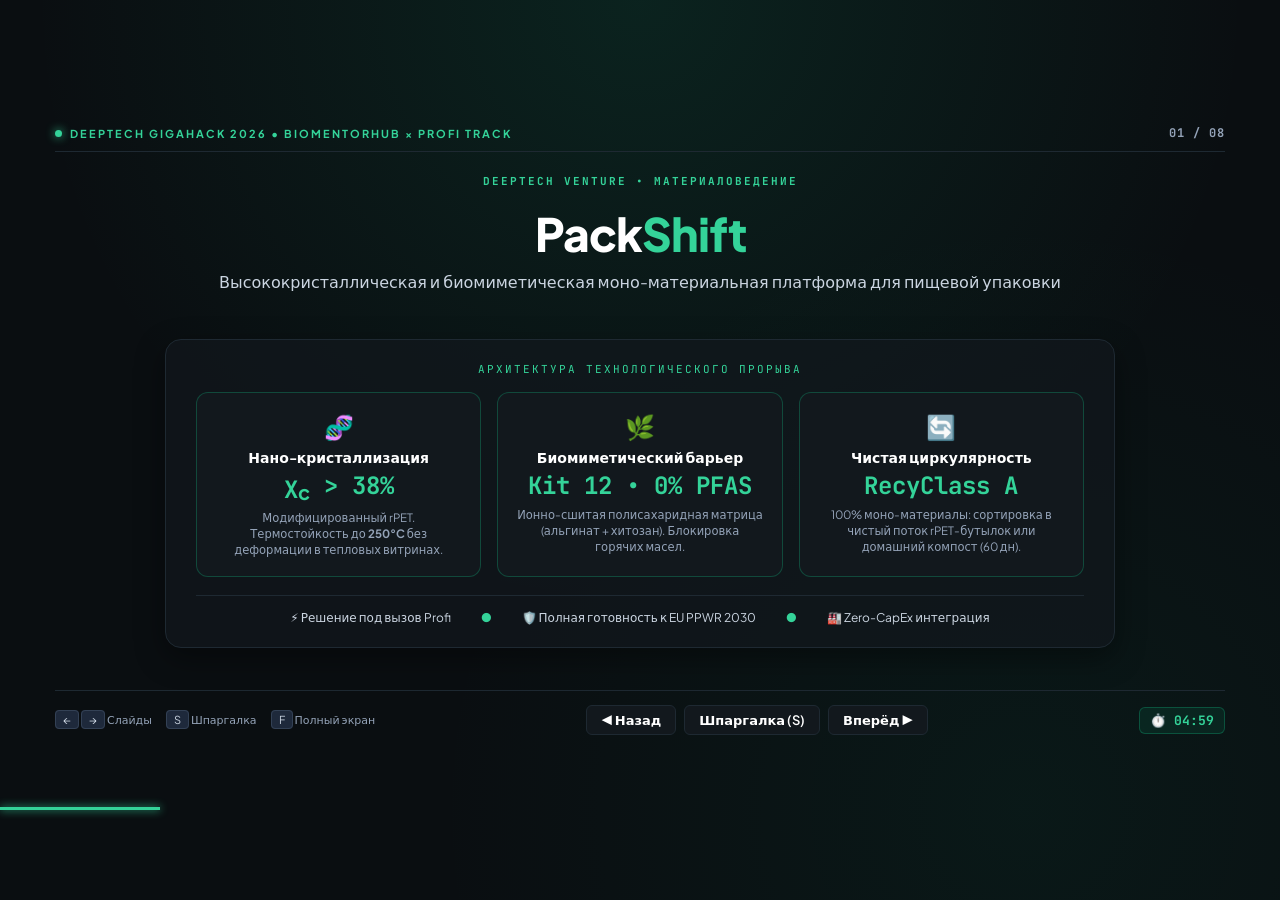
==== commit 14e43b44: "feat: redesign presentation as deeptech venture deck with radar trilemma, DMA curve, molecular cross" ====
--- a/presentation.html
+++ b/presentation.html
@@ -14,12 +14,12 @@
     rel="stylesheet">
   <style>
     /* ==========================================================================
-       HACKATHON DEEPTECH THEME: Графит + Неоновый Изумруд + Чистый Минимализм
+       HACKATHON DEEPTECH THEME: Графит + Неоновый Изумруд + Научный Минимализм
        ========================================================================== */
     :root {
       --bg-dark: #0a0e11;
       --bg-card: #12181d;
-      --bg-card-glow: rgba(16, 185, 129, 0.08);
+      --bg-card-hover: #162027;
       --border-subtle: #1e2932;
       --border-emerald: #10b981;
       --border-glow: rgba(52, 211, 153, 0.35);
@@ -31,6 +31,8 @@
       --text-white: #ffffff;
       --text-muted: #94a3b8;
       --text-light: #cbd5e1;
+      --accent-red: #f43f5e;
+      --accent-amber: #f59e0b;
     }
 
     * {
@@ -44,8 +46,8 @@
       height: 100%;
       background-color: var(--bg-dark);
       background-image: 
-        radial-gradient(circle at 50% 0%, rgba(16, 185, 129, 0.12) 0%, transparent 50%),
-        radial-gradient(circle at 80% 90%, rgba(5, 150, 105, 0.08) 0%, transparent 40%);
+        radial-gradient(circle at 50% 0%, rgba(16, 185, 129, 0.12) 0%, transparent 55%),
+        radial-gradient(circle at 80% 90%, rgba(5, 150, 105, 0.08) 0%, transparent 45%);
       color: var(--text-white);
       overflow: hidden;
       display: flex;
@@ -58,9 +60,9 @@
     .deck-viewport {
       width: 100vw;
       height: 100vh;
-      max-width: 177.78vh; /* 16:9 */
+      max-width: 177.78vh; /* 16:9 соотношение */
       max-height: 56.25vw;
-      padding: 40px 60px 80px;
+      padding: 35px 55px 75px;
       display: flex;
       flex-direction: column;
       position: relative;
@@ -71,8 +73,8 @@
       height: 100%;
       display: none;
       opacity: 0;
-      transform: translateY(10px);
-      transition: opacity 0.35s ease, transform 0.35s ease;
+      transform: translateY(8px);
+      transition: opacity 0.3s ease, transform 0.3s ease;
       flex-direction: column;
       justify-content: space-between;
       text-align: center;
@@ -85,14 +87,14 @@
       z-index: 10;
     }
 
-    /* Верхний минималистичный статус-бар */
+    /* Верхний статус-бар */
     .top-status-bar {
       display: flex;
       justify-content: space-between;
       align-items: center;
       width: 100%;
-      margin-bottom: 20px;
-      padding-bottom: 12px;
+      margin-bottom: 16px;
+      padding-bottom: 10px;
       border-bottom: 1px solid var(--border-subtle);
     }
 
@@ -121,573 +123,256 @@
       font-size: 12px;
       font-weight: 700;
       color: var(--text-muted);
-      background: var(--bg-card);
-      border: 1px solid var(--border-subtle);
-      padding: 4px 10px;
-      border-radius: 6px;
-    }
-
-    /* Центрированные заголовки */
-    .slide-headline-center {
-      font-size: clamp(1.8rem, 3.2vw, 2.8rem);
+      letter-spacing: 1px;
+    }
+
+    /* Центрированные заголовки слайдов */
+    .slide-header {
+      margin-bottom: 18px;
+      text-align: center;
+    }
+
+    .slide-tag {
+      font-family: 'JetBrains Mono', monospace;
+      font-size: 11px;
+      font-weight: 700;
+      color: var(--neon-emerald);
+      letter-spacing: 2px;
+      text-transform: uppercase;
+      margin-bottom: 6px;
+      display: inline-block;
+    }
+
+    .slide-title {
+      font-size: 32px;
       font-weight: 800;
-      color: #ffffff;
-      line-height: 1.15;
-      margin-bottom: 8px;
       letter-spacing: -0.5px;
-    }
-
-    .slide-sublead-center {
-      font-size: clamp(0.95rem, 1.35vw, 1.2rem);
+      color: var(--text-white);
+      margin-bottom: 6px;
+    }
+
+    .slide-subtitle {
+      font-size: 14px;
       color: var(--text-muted);
-      max-width: 860px;
-      margin: 0 auto 26px;
-      line-height: 1.5;
-    }
-
-    .text-emerald {
-      color: var(--neon-emerald);
-    }
-
-    /* Основная область контента (Схемы и Диаграммы) */
-    .slide-main-stage {
+      max-width: 880px;
+      margin: 0 auto;
+      line-height: 1.45;
+    }
+
+    /* Основная рабочая область слайда */
+    .slide-body {
       flex: 1;
       display: flex;
       flex-direction: column;
       justify-content: center;
       align-items: center;
       width: 100%;
+      gap: 16px;
     }
 
     /* ==========================================================================
-       ДИАГРАММЫ И СХЕМЫ
+       КОМПОНЕНТЫ СХЕМ И ДИАГРАММ
        ========================================================================== */
 
-    /* Схема 1: Сравнительный сплит (Проблема vs Решение) */
-    .diagram-split {
+    /* Карточки */
+    .deeptech-card {
+      background: var(--bg-card);
+      border: 1px solid var(--border-subtle);
+      border-radius: 12px;
+      padding: 18px;
+      transition: all 0.25s ease;
+      position: relative;
+    }
+
+    .deeptech-card:hover {
+      border-color: var(--neon-emerald);
+      box-shadow: 0 6px 20px rgba(16, 185, 129, 0.12);
+    }
+
+    /* Сетка 3 колонок */
+    .grid-3 {
       display: grid;
-      grid-template-columns: 1fr 60px 1fr;
-      align-items: center;
+      grid-template-columns: repeat(3, 1fr);
+      gap: 16px;
+      width: 100%;
+    }
+
+    /* Сетка 2 колонок */
+    .grid-2 {
+      display: grid;
+      grid-template-columns: 1fr 1fr;
       gap: 20px;
       width: 100%;
-      max-width: 1200px;
-    }
-
-    .diagram-col-card {
+    }
+
+    /* Сетка 4 колонок */
+    .grid-4 {
+      display: grid;
+      grid-template-columns: repeat(4, 1fr);
+      gap: 14px;
+      width: 100%;
+    }
+
+    /* Моноширинные цифры */
+    .stat-number {
+      font-family: 'JetBrains Mono', monospace;
+      font-weight: 700;
+      color: var(--neon-emerald);
+    }
+
+    /* График DMA (SVG) */
+    .chart-container {
+      width: 100%;
+      max-width: 900px;
       background: var(--bg-card);
       border: 1px solid var(--border-subtle);
-      border-radius: 20px;
-      padding: 32px 28px;
-      text-align: left;
-      height: 100%;
-      display: flex;
-      flex-direction: column;
-      justify-content: space-between;
-    }
-
-    .diagram-col-card.solution-glow {
-      border: 1.5px solid var(--border-emerald);
-      background: radial-gradient(circle at 50% 0%, rgba(16, 185, 129, 0.12) 0%, var(--bg-card) 70%);
-      box-shadow: 0 0 35px rgba(16, 185, 129, 0.15);
-    }
-
-    .diagram-vs-node {
+      border-radius: 14px;
+      padding: 16px 24px;
+      box-shadow: inset 0 0 30px rgba(0,0,0,0.5);
+    }
+
+    /* Пайплайн / Шаги */
+    .pipeline-flow {
       display: flex;
       align-items: center;
       justify-content: center;
-      width: 50px;
-      height: 50px;
-      border-radius: 50%;
+      gap: 12px;
+      width: 100%;
+    }
+
+    .pipeline-step {
       background: var(--bg-card);
       border: 1px solid var(--border-subtle);
-      font-family: 'JetBrains Mono', monospace;
-      font-weight: 700;
+      border-radius: 10px;
+      padding: 16px 14px;
+      flex: 1;
+      text-align: center;
+      position: relative;
+    }
+
+    .pipeline-step.active-step {
+      border-color: var(--neon-emerald);
+      box-shadow: 0 0 15px rgba(16, 185, 129, 0.2);
+    }
+
+    .pipeline-arrow {
       color: var(--neon-emerald);
-      font-size: 14px;
-      margin: 0 auto;
-    }
-
-    .step-chain {
+      font-size: 20px;
+      font-weight: bold;
+    }
+
+    /* Футер сцены с навигацией и таймером */
+    .bottom-control-bar {
       display: flex;
-      flex-direction: column;
-      gap: 14px;
-      margin-top: 18px;
-    }
-
-    .chain-node {
-      display: flex;
+      justify-content: space-between;
       align-items: center;
-      gap: 14px;
-      background: rgba(255, 255, 255, 0.03);
-      border: 1px solid rgba(255, 255, 255, 0.06);
-      border-radius: 12px;
-      padding: 12px 16px;
-    }
-
-    .chain-node.bad {
-      border-left: 3px solid #ef4444;
-    }
-
-    .chain-node.good {
-      border-left: 3px solid var(--neon-emerald);
-      background: rgba(16, 185, 129, 0.05);
-    }
-
-    .chain-icon {
-      font-size: 20px;
-      flex-shrink: 0;
-    }
-
-    .chain-text strong {
-      display: block;
-      font-size: 14px;
-      color: #ffffff;
-      margin-bottom: 2px;
-    }
-
-    .chain-text span {
-      font-size: 12px;
-      color: var(--text-muted);
-    }
-
-    /* Схема 2: Материальные инновации Гриля (2 карточки) */
-    .diagram-grid-2 {
-      display: grid;
-      grid-template-columns: 1fr 1fr;
-      gap: 30px;
       width: 100%;
-      max-width: 1200px;
-    }
-
-    .tech-box-schema {
-      background: var(--bg-card);
-      border: 1.5px solid var(--border-subtle);
-      border-radius: 22px;
-      padding: 30px;
-      text-align: left;
-      position: relative;
-    }
-
-    .tech-box-schema.highlight-glow {
-      border-color: var(--border-emerald);
-      box-shadow: 0 0 30px rgba(16, 185, 129, 0.12);
-    }
-
-    .tech-badge-pill {
-      display: inline-block;
+      padding-top: 14px;
+      border-top: 1px solid var(--border-subtle);
+      margin-top: 14px;
+    }
+
+    .hotkey-hints {
       font-family: 'JetBrains Mono', monospace;
       font-size: 11px;
-      font-weight: 700;
-      color: var(--neon-emerald);
-      background: rgba(16, 185, 129, 0.15);
-      border: 1px solid var(--border-emerald);
-      padding: 4px 12px;
-      border-radius: 9999px;
-      margin-bottom: 12px;
-    }
-
-    .tech-schema-title {
-      font-size: 1.6rem;
-      font-weight: 800;
-      color: #ffffff;
-      margin-bottom: 16px;
-    }
-
-    .schema-flow-horizontal {
+      color: var(--text-muted);
       display: flex;
-      align-items: center;
-      justify-content: space-between;
-      background: rgba(0, 0, 0, 0.3);
-      border: 1px solid var(--border-subtle);
-      border-radius: 12px;
-      padding: 14px 18px;
-      margin-bottom: 20px;
-    }
-
-    .flow-step {
-      text-align: center;
-    }
-
-    .flow-step-val {
-      font-family: 'JetBrains Mono', monospace;
-      font-size: 16px;
-      font-weight: 700;
-      color: var(--neon-emerald);
-    }
-
-    .flow-step-lbl {
-      font-size: 11px;
-      color: var(--text-muted);
-      margin-top: 2px;
-    }
-
-    .flow-arrow {
-      color: var(--border-subtle);
-      font-size: 16px;
-    }
-
-    .spec-points-list {
-      list-style: none;
+      gap: 14px;
+    }
+
+    .kbd-btn {
+      background: #1e293b;
+      padding: 2px 7px;
+      border-radius: 4px;
+      color: var(--text-light);
+      border: 1px solid #334155;
+    }
+
+    .nav-buttons-group {
       display: flex;
-      flex-direction: column;
-      gap: 10px;
-      font-size: 13.5px;
-      color: var(--text-light);
-    }
-
-    .spec-points-list li {
-      display: flex;
-      align-items: center;
-      gap: 10px;
-    }
-
-    .spec-points-list li::before {
-      content: '✔';
-      color: var(--neon-emerald);
-      font-weight: 800;
-      font-size: 13px;
-    }
-
-    /* Схема 3: 4 Отдела (Инфографика 4 квадрантов) */
-    .diagram-quad-grid {
-      display: grid;
-      grid-template-columns: repeat(4, 1fr);
-      gap: 20px;
-      width: 100%;
-      max-width: 1280px;
-    }
-
-    .quad-card {
+      gap: 8px;
+    }
+
+    .nav-btn {
       background: var(--bg-card);
       border: 1px solid var(--border-subtle);
-      border-radius: 18px;
-      padding: 24px 20px;
-      text-align: center;
-      display: flex;
-      flex-direction: column;
-      align-items: center;
-      justify-content: space-between;
-      transition: transform 0.2s, border-color 0.2s;
-    }
-
-    .quad-card:hover {
-      border-color: var(--border-emerald);
-      transform: translateY(-4px);
-    }
-
-    .quad-icon-circle {
-      width: 54px;
-      height: 54px;
-      border-radius: 50%;
-      background: rgba(16, 185, 129, 0.1);
-      border: 1px solid rgba(52, 211, 153, 0.25);
-      display: flex;
-      align-items: center;
-      justify-content: center;
-      font-size: 24px;
-      margin-bottom: 14px;
-    }
-
-    .quad-dept-title {
-      font-size: 11px;
-      font-family: 'JetBrains Mono', monospace;
-      color: var(--neon-emerald);
-      font-weight: 700;
-      text-transform: uppercase;
-      letter-spacing: 1px;
-      margin-bottom: 6px;
-    }
-
-    .quad-tech-name {
-      font-size: 1.25rem;
-      font-weight: 800;
-      color: #ffffff;
-      margin-bottom: 12px;
-    }
-
-    .quad-feature-box {
-      background: rgba(255, 255, 255, 0.03);
-      border-radius: 10px;
-      padding: 10px 14px;
-      width: 100%;
-      margin-bottom: 14px;
-    }
-
-    .quad-stat-big {
-      font-family: 'JetBrains Mono', monospace;
-      font-size: 1.45rem;
-      font-weight: 700;
-      color: var(--neon-emerald);
-    }
-
-    .quad-stat-label {
-      font-size: 11px;
-      color: var(--text-muted);
-    }
-
-    .quad-desc-text {
-      font-size: 12.5px;
-      color: var(--text-muted);
-      line-height: 1.45;
-    }
-
-    /* Схема 4: Инфографика Калькулятора (4 больших круга с цифрами) */
-    .diagram-metrics-row {
-      display: grid;
-      grid-template-columns: repeat(4, 1fr);
-      gap: 22px;
-      width: 100%;
-      max-width: 1280px;
-      margin-bottom: 24px;
-    }
-
-    .big-metric-node {
-      background: var(--bg-card);
-      border: 1px solid var(--border-subtle);
-      border-radius: 22px;
-      padding: 28px 20px;
-      text-align: center;
-      display: flex;
-      flex-direction: column;
-      align-items: center;
-    }
-
-    .big-metric-node.highlight-node {
-      border: 1.5px solid var(--border-emerald);
-      background: radial-gradient(circle at 50% 0%, rgba(16, 185, 129, 0.15) 0%, var(--bg-card) 75%);
-      box-shadow: 0 0 30px rgba(16, 185, 129, 0.15);
-    }
-
-    .circle-stat-val {
-      font-family: 'JetBrains Mono', monospace;
-      font-size: clamp(2.2rem, 3.5vw, 2.9rem);
-      font-weight: 800;
-      color: var(--neon-emerald);
-      line-height: 1;
-      margin-bottom: 10px;
-    }
-
-    .circle-stat-title {
-      font-size: 15px;
-      font-weight: 700;
-      color: #ffffff;
-      margin-bottom: 6px;
-    }
-
-    .circle-stat-desc {
-      font-size: 12px;
-      color: var(--text-muted);
-      line-height: 1.4;
-    }
-
-    .banner-capex-center {
-      background: rgba(16, 185, 129, 0.12);
-      border: 1.5px solid var(--neon-emerald);
-      border-radius: 16px;
-      padding: 16px 36px;
-      max-width: 900px;
-      width: 100%;
-      text-align: center;
-    }
-
-    .banner-capex-center strong {
-      font-family: 'JetBrains Mono', monospace;
-      font-size: 14px;
-      color: var(--neon-emerald);
-      letter-spacing: 1px;
-      display: block;
-      margin-bottom: 4px;
-    }
-
-    .banner-capex-center p {
-      font-size: 13.5px;
-      color: #ffffff;
-    }
-
-    /* Схема 5: Дорожная карта (Горизонтальный пайплайн) */
-    .pipeline-container {
-      display: flex;
-      align-items: center;
-      justify-content: space-between;
-      width: 100%;
-      max-width: 1200px;
-      margin-bottom: 30px;
-    }
-
-    .pipe-step-card {
-      background: var(--bg-card);
-      border: 1px solid var(--border-subtle);
-      border-radius: 20px;
-      padding: 30px 24px;
-      text-align: center;
-      flex: 1;
-    }
-
-    .pipe-step-card.active-step {
-      border: 1.5px solid var(--border-emerald);
-      box-shadow: 0 0 25px rgba(16, 185, 129, 0.15);
-    }
-
-    .pipe-step-num {
-      font-family: 'JetBrains Mono', monospace;
-      font-size: 11px;
-      font-weight: 700;
-      color: var(--neon-emerald);
-      background: rgba(16, 185, 129, 0.15);
-      border-radius: 9999px;
-      padding: 4px 12px;
-      display: inline-block;
-      margin-bottom: 12px;
-    }
-
-    .pipe-step-title {
-      font-size: 1.4rem;
-      font-weight: 800;
-      color: #ffffff;
-      margin-bottom: 8px;
-    }
-
-    .pipe-step-time {
-      font-family: 'JetBrains Mono', monospace;
-      font-size: 12px;
-      color: var(--neon-emerald);
-      margin-bottom: 12px;
+      color: var(--text-white);
+      padding: 6px 14px;
+      border-radius: 6px;
+      cursor: pointer;
+      font-size: 13px;
       font-weight: 600;
-    }
-
-    .pipe-step-desc {
-      font-size: 12.5px;
-      color: var(--text-muted);
-      line-height: 1.5;
-    }
-
-    .pipe-connector-arrow {
-      font-size: 26px;
-      color: var(--border-subtle);
-      padding: 0 16px;
-    }
-
-    /* Нижняя панель управления */
-    .deck-bottom-bar {
-      position: fixed;
-      bottom: 16px;
-      left: 0;
-      width: 100%;
-      display: flex;
-      justify-content: center;
-      z-index: 1000;
-    }
-
-    .controls-capsule {
-      background: rgba(18, 24, 29, 0.9);
-      backdrop-filter: blur(16px);
-      border: 1px solid var(--border-subtle);
-      border-radius: 9999px;
-      padding: 8px 22px;
-      display: flex;
-      align-items: center;
-      gap: 18px;
-      box-shadow: 0 10px 30px rgba(0, 0, 0, 0.7);
-    }
-
-    .nav-btn {
-      background: none;
-      border: none;
-      color: #ffffff;
-      font-size: 13.5px;
-      font-weight: 700;
-      cursor: pointer;
-      display: flex;
-      align-items: center;
-      gap: 6px;
-      padding: 4px 10px;
-      border-radius: 9999px;
       transition: all 0.2s;
     }
 
     .nav-btn:hover {
-      background: rgba(16, 185, 129, 0.15);
-      color: var(--neon-emerald);
-    }
-
-    .counter-pill {
+      background: var(--neon-emerald);
+      color: #000;
+      border-color: var(--neon-emerald);
+    }
+
+    .timer-display {
       font-family: 'JetBrains Mono', monospace;
       font-size: 13px;
       font-weight: 700;
       color: var(--neon-emerald);
-      border-left: 1px solid var(--border-subtle);
-      border-right: 1px solid var(--border-subtle);
-      padding: 0 14px;
-    }
-
-    .timer-pill {
-      font-family: 'JetBrains Mono', monospace;
-      font-size: 13px;
-      font-weight: 700;
-      color: var(--text-muted);
-      display: flex;
-      align-items: center;
-      gap: 6px;
-    }
-
-    .pulsing-dot {
-      width: 7px;
-      height: 7px;
-      background: var(--neon-emerald);
-      border-radius: 50%;
-      animation: pulse 1.5s infinite;
-    }
-
-    @keyframes pulse {
-      0%, 100% { transform: scale(1); opacity: 1; }
-      50% { transform: scale(1.3); opacity: 0.4; }
-    }
-
-    /* Шторка для спикера */
-    .speaker-drawer {
-      position: fixed;
-      top: 0;
-      right: -460px;
-      width: 440px;
-      height: 100%;
-      background: #11171d;
-      border-left: 2px solid var(--vibrant-green);
-      padding: 34px 28px;
-      z-index: 2000;
-      transition: right 0.3s cubic-bezier(0.4, 0, 0.2, 1);
-      box-shadow: -20px 0 50px rgba(0, 0, 0, 0.8);
-      overflow-y: auto;
+      background: rgba(16, 185, 129, 0.1);
+      padding: 4px 10px;
+      border-radius: 6px;
+      border: 1px solid rgba(16, 185, 129, 0.3);
+      cursor: pointer;
+    }
+
+    /* Шпаргалка спикера (скрытый выдвижной ящик) */
+    .notes-drawer {
+      position: absolute;
+      bottom: 70px;
+      left: 50%;
+      transform: translateX(-50%);
+      width: 90%;
+      max-width: 850px;
+      background: rgba(18, 24, 29, 0.96);
+      backdrop-filter: blur(12px);
+      border: 1px solid var(--neon-emerald);
+      border-radius: 12px;
+      padding: 16px 20px;
+      display: none;
+      z-index: 100;
+      box-shadow: 0 10px 40px rgba(0,0,0,0.8);
       text-align: left;
     }
 
-    .speaker-drawer.open {
-      right: 0;
-    }
-
-    .drawer-title {
-      font-family: 'JetBrains Mono', monospace;
-      font-size: 14px;
-      font-weight: 700;
-      color: var(--neon-emerald);
-      margin-bottom: 20px;
+    .notes-drawer.open {
+      display: block;
+    }
+
+    .notes-header {
       display: flex;
       justify-content: space-between;
-      border-bottom: 1px solid var(--border-subtle);
-      padding-bottom: 12px;
-    }
-
-    .drawer-close {
-      background: none;
-      border: none;
-      color: var(--text-muted);
-      font-size: 20px;
-      cursor: pointer;
-    }
-
-    .drawer-text {
-      font-size: 14.5px;
-      line-height: 1.7;
-      color: #e2e8f0;
+      align-items: center;
+      margin-bottom: 8px;
+      font-family: 'JetBrains Mono', monospace;
+      font-size: 11px;
+      color: var(--neon-emerald);
+      text-transform: uppercase;
+      font-weight: 700;
+    }
+
+    .notes-text {
+      font-size: 13px;
+      line-height: 1.5;
+      color: var(--text-light);
+    }
+
+    /* Прогресс-бар */
+    .deck-progress-bar {
+      position: absolute;
+      bottom: 0;
+      left: 0;
+      height: 3px;
+      background: var(--neon-emerald);
+      box-shadow: 0 0 8px var(--neon-emerald);
+      transition: width 0.3s ease;
     }
   </style>
 </head>
@@ -696,620 +381,860 @@
 
   <div class="deck-viewport">
 
-    <!-- ==========================================
-         СЛАЙД 1: Титульный экран / Визуальная инфографика
-         ========================================== -->
-    <section class="slide active" data-index="1"
-      data-notes="Спикер: «Добрый день, уважаемые члены жюри и эксперты сети Profi! Меня зовут [Имя], я представляю deeptech-проект PackShift. Мы разработали систему замещения первичного пластика в продуктовом ритейле на 0% первичных полимеров и термостойкостью до 250°C.»">
-      <div class="top-status-bar">
-        <div class="track-badge">
-          <span class="track-dot"></span>
-          <span>DEEPTECH GIGAHACK 2026 • BIOMENTORHUB × PROFI TRACK</span>
-        </div>
-        <div class="slide-index-counter">01 / 08</div>
-      </div>
-
-      <div class="slide-main-stage">
-        <h1 class="slide-headline-center" style="font-size: clamp(2.2rem, 4vw, 3.8rem); margin-bottom: 12px;">
-          Pack<span class="text-emerald">Shift</span>
+    <!-- Верхний статус-бар -->
+    <div class="top-status-bar">
+      <div class="track-badge">
+        <span class="track-dot"></span>
+        <span>Deeptech Gigahack 2026 • Biomentorhub × Profi Track</span>
+      </div>
+      <div class="slide-index-counter" id="slideIndexLabel">01 / 08</div>
+    </div>
+
+    <!-- ======================================================================
+         СЛАЙД 1: DEEPTECH VISION & THE BREAKTHROUGH
+         ====================================================================== -->
+    <div class="slide active" data-slide="1">
+      <div class="slide-header">
+        <span class="slide-tag">DEEPTECH VENTURE • МАТЕРИАЛОВЕДЕНИЕ</span>
+        <h1 class="slide-title" style="font-size: 46px; margin: 10px 0 8px; letter-spacing: -1px;">
+          Pack<span style="color: var(--neon-emerald);">Shift</span>
         </h1>
-        <p style="font-family: 'JetBrains Mono', monospace; font-size: clamp(1rem, 1.8vw, 1.45rem); font-weight: 700; color: var(--neon-emerald); margin-bottom: 14px;">
-          0% ПЕРВИЧНОГО ПЛАСТИКА • 100% ЦИРКУЛЯРНОСТЬ
+        <p class="slide-subtitle" style="font-size: 16px; color: var(--text-light);">
+          Высококристаллическая и биомиметическая моно-материальная платформа для пищевой упаковки
         </p>
-        <p class="slide-sublead-center">
-          Глубокотехнологичная система циркулярной пищевой упаковки для ритейла сети супермаркетов Profi.
-          Устранение токсичных PFAS, термостойкость 250°C и прямое снижение эко-сборов ритейлера.
+      </div>
+
+      <div class="slide-body">
+        <!-- Схема молекулярного и материаловедческого триумвирата -->
+        <div style="background: rgba(18, 24, 29, 0.7); border: 1px solid var(--border-subtle); border-radius: 16px; padding: 22px 30px; width: 100%; max-width: 950px; box-shadow: 0 10px 30px rgba(0,0,0,0.4);">
+          <div style="margin-bottom: 16px; font-family: 'JetBrains Mono', monospace; font-size: 11px; color: var(--neon-emerald); letter-spacing: 2px;">
+            АРХИТЕКТУРА ТЕХНОЛОГИЧЕСКОГО ПРОРЫВА
+          </div>
+
+          <div class="grid-3" style="margin-top: 10px;">
+            <!-- Узел 1 -->
+            <div class="deeptech-card" style="text-align: center; border-color: rgba(16, 185, 129, 0.3);">
+              <div style="font-size: 24px; margin-bottom: 6px;">🧬</div>
+              <div style="font-size: 14px; font-weight: 700; color: #fff; margin-bottom: 4px;">Нано-кристаллизация</div>
+              <div class="stat-number" style="font-size: 24px; margin-bottom: 6px;">&chi;<sub>c</sub> &gt; 38%</div>
+              <p style="font-size: 11.5px; color: var(--text-muted); line-height: 1.4;">
+                Модифицированный rPET. Термостойкость до <b>250°C</b> без деформации в тепловых витринах.
+              </p>
+            </div>
+
+            <!-- Узел 2 -->
+            <div class="deeptech-card" style="text-align: center; border-color: rgba(16, 185, 129, 0.3);">
+              <div style="font-size: 24px; margin-bottom: 6px;">🌿</div>
+              <div style="font-size: 14px; font-weight: 700; color: #fff; margin-bottom: 4px;">Биомиметический барьер</div>
+              <div class="stat-number" style="font-size: 24px; margin-bottom: 6px;">Kit 12 • 0% PFAS</div>
+              <p style="font-size: 11.5px; color: var(--text-muted); line-height: 1.4;">
+                Ионно-сшитая полисахаридная матрица (альгинат + хитозан). Блокировка горячих масел.
+              </p>
+            </div>
+
+            <!-- Узел 3 -->
+            <div class="deeptech-card" style="text-align: center; border-color: rgba(16, 185, 129, 0.3);">
+              <div style="font-size: 24px; margin-bottom: 6px;">🔄</div>
+              <div style="font-size: 14px; font-weight: 700; color: #fff; margin-bottom: 4px;">Чистая циркулярность</div>
+              <div class="stat-number" style="font-size: 24px; margin-bottom: 6px;">RecyClass A</div>
+              <p style="font-size: 11.5px; color: var(--text-muted); line-height: 1.4;">
+                100% моно-материалы: сортировка в чистый поток rPET-бутылок или домашний компост (60 дн).
+              </p>
+            </div>
+          </div>
+
+          <div style="margin-top: 18px; padding-top: 14px; border-top: 1px solid var(--border-subtle); display: flex; justify-content: center; gap: 30px; font-size: 12px; color: var(--text-light); font-family: 'JetBrains Mono', monospace;">
+            <span>⚡ Решение под вызов Profi</span>
+            <span style="color: var(--neon-emerald);">●</span>
+            <span>🛡️ Полная готовность к EU PPWR 2030</span>
+            <span style="color: var(--neon-emerald);">●</span>
+            <span>🏭 Zero-CapEx интеграция</span>
+          </div>
+        </div>
+      </div>
+
+      <div class="notes-drawer" id="note-1">
+        <div class="notes-header"><span>Шпаргалка спикера (0:00 – 0:35)</span><span>Нажмите 'S' чтобы скрыть</span></div>
+        <div class="notes-text">
+          «Добрый день, уважаемые эксперты и жюри! Команда PackShift представляет deeptech-платформу моно-материальной пищевой упаковки. Мы разрешили ключевой парадокс материаловедения: как совместить экстремальную термостойкость в 250°C с абсолютной циркулярностью переработки по классу RecyClass A и полным отказом от токсичных PFAS.»
+        </div>
+      </div>
+    </div>
+
+    <!-- ======================================================================
+         СЛАЙД 2: THE PACKAGING TRILEMMA (ФУНДАМЕНТАЛЬНЫЙ ТУПИК)
+         ====================================================================== -->
+    <div class="slide" data-slide="2">
+      <div class="slide-header">
+        <span class="slide-tag">ФУНДАМЕНТАЛЬНЫЙ ВЫЗОВ • ТЕОРИЯ МАТЕРИАЛОВ</span>
+        <h2 class="slide-title">Материаловедческая трилемма пищевой упаковки</h2>
+        <p class="slide-subtitle">
+          Почему современные полимеры не способны объединить температуру, переработку и себестоимость
         </p>
-
-        <!-- Инфографика 4 ключевых показателей -->
-        <div class="diagram-metrics-row">
-          <div class="big-metric-node">
-            <div class="circle-stat-val">-88%</div>
-            <div class="circle-stat-title">Первичный пластик</div>
-            <div class="circle-stat-desc">Замещение на rPET и растительное сырье</div>
-          </div>
-          <div class="big-metric-node highlight-node">
-            <div class="circle-stat-val">250°C</div>
-            <div class="circle-stat-title">Спец-вызов Гриля</div>
-            <div class="circle-stat-desc">До 6 часов в тепловой витрине без размягчения</div>
-          </div>
-          <div class="big-metric-node">
-            <div class="circle-stat-val">+4 Дня</div>
-            <div class="circle-stat-title">Свежесть продуктов</div>
-            <div class="circle-stat-desc">Микроперфорация EMAP (-32% списаний)</div>
-          </div>
-          <div class="big-metric-node">
-            <div class="circle-stat-val">Class A</div>
-            <div class="circle-stat-title">RecyClass & PPWR</div>
-            <div class="circle-stat-desc">100% моно-материалы в сортировку</div>
-          </div>
-        </div>
-      </div>
-    </section>
-
-    <!-- ==========================================
-         СЛАЙД 2: Схема разрыва (Проблема vs Решение)
-         ========================================== -->
-      <section class="slide" data-index="2"
-      data-notes="Спикер: «Перед продуктовым ритейлом стоит двойной вызов: жесткие штрафы регламента EU PPWR 2030 за первичный пластик и растущий налог EPR. Но самая критическая боль витрины — горячий гриль, где пакеты из ПЭ и фольги плавятся, текут и размачивают корочку курицы.»">
-      <div class="top-status-bar">
-        <div class="track-badge">
-          <span class="track-dot"></span>
-          <span>ВЫЗОВ РИТЕЙЛЕРА И РЕГУЛЯЦИИ</span>
-        </div>
-        <div class="slide-index-counter">02 / 08</div>
-      </div>
-
-      <div class="slide-main-stage">
-        <h2 class="slide-headline-center">Технологический разрыв: Текущая упаковка vs PackShift</h2>
-        <p class="slide-sublead-center">Почему стандартная упаковка ведет к штрафам и операционным убыткам сети Profi</p>
-
-        <div class="diagram-split">
-          <!-- Левая колонка: Проблема -->
-          <div class="diagram-col-card">
-            <div>
-              <span style="font-family: 'JetBrains Mono', monospace; font-size: 12px; font-weight: 700; color: #ef4444; letter-spacing: 1px;">
-                ❌ ТРАДИЦИОННАЯ УПАКОВКА (ТУПИК)
-              </span>
-              <div class="step-chain">
-                <div class="chain-node bad">
-                  <div class="chain-icon">⚠️</div>
-                  <div class="chain-text">
-                    <strong>Многослойный полиэтилен + фольга</strong>
-                    <span>Не перерабатывается (0% рециклинга) $\rightarrow$ штрафы EPR до +45%</span>
-                  </div>
-                </div>
-                <div class="chain-node bad">
-                  <div class="chain-icon">🔥</div>
-                  <div class="chain-text">
-                    <strong>Плавление и деформация при 95°–120°C</strong>
-                    <span>Течь горячего жира в витрине и токсичный запах полимеров</span>
-                  </div>
-                </div>
-                <div class="chain-node bad">
-                  <div class="chain-icon">🧪</div>
-                  <div class="chain-text">
-                    <strong>Токсичные добавки PFAS</strong>
-                    <span>Миграция фторорганики в пищу $\rightarrow$ под запретом EU 2026</span>
-                  </div>
-                </div>
-                <div class="chain-node bad">
-                  <div class="chain-icon">💨</div>
-                  <div class="chain-text">
-                    <strong>Парниковый эффект витрины</strong>
-                    <span>Влага заперта: хрустящая корочка курицы размокает за 40 мин</span>
-                  </div>
-                </div>
-              </div>
-            </div>
-          </div>
-
-          <!-- Центральный узел VS -->
-          <div class="diagram-vs-node">VS</div>
-
-          <!-- Правая колонка: Инновация PackShift -->
-          <div class="diagram-col-card solution-glow">
-            <div>
-              <span style="font-family: 'JetBrains Mono', monospace; font-size: 12px; font-weight: 700; color: var(--neon-emerald); letter-spacing: 1px;">
-                ✔ РЕШЕНИЕ PACKSHIFT DEEPTECH
-              </span>
-              <div class="step-chain">
-                <div class="chain-node good">
-                  <div class="chain-icon">♻️</div>
-                  <div class="chain-text">
-                    <strong>100% моно-материал rPET и био-композит</strong>
-                    <span>RecyClass Class A $\rightarrow$ прямое освобождение от эко-налога EPR</span>
-                  </div>
-                </div>
-                <div class="chain-node good">
-                  <div class="chain-icon">🛡️</div>
-                  <div class="chain-text">
-                    <strong>Стойкость до 250°C (Dual-Ovenable)</strong>
-                    <span>Выдержка более 6 часов в тепловой витрине без усадки и дефектов</span>
-                  </div>
-                </div>
-                <div class="chain-node good">
-                  <div class="chain-icon">🌿</div>
-                  <div class="chain-text">
-                    <strong>100% PFAS-Free барьер Kit Test 12</strong>
-                    <span>Водная нано-дисперсия альгината водорослей и хитозана</span>
-                  </div>
-                </div>
-                <div class="chain-node good">
-                  <div class="chain-icon">✨</div>
-                  <div class="chain-text">
-                    <strong>Дышащая микропористая мембрана</strong>
-                    <span>Отводит лишний пар, сохраняя корочку гриля хрустящей</span>
-                  </div>
-                </div>
-              </div>
-            </div>
-          </div>
-        </div>
-      </div>
-    </section>
-
-    <!-- ==========================================
-         СЛАЙД 3: Схема материалов для Гриля (180°–250°C)
-         ========================================== -->
-    <section class="slide" data-index="3"
-      data-notes="Спикер: «Мы создали 2 решения под спец-вызов: Решение А — моно-пакет CPET Ultra-Flex из кристаллического rPET, выдерживающий от -40 до +250°C и перерабатываемый в потоке бутылок. Решение Б — термобокс LignoShield из багассы с барьером из водорослей, отводящий пар для хрустящей корочки.»">
-      <div class="top-status-bar">
-        <div class="track-badge">
-          <span class="track-dot"></span>
-          <span>СПЕЦИАЛЬНЫЙ ВЫЗОВ ХАКАТОНА</span>
-        </div>
-        <div class="slide-index-counter">03 / 08</div>
-      </div>
-
-      <div class="slide-main-stage">
-        <h2 class="slide-headline-center">Материаловедение: 2 решения для витрин гриля (250°C)</h2>
-        <p class="slide-sublead-center">Физико-химические барьеры для курицы-гриль без полиэтилена и токсичных PFAS</p>
-
-        <div class="diagram-grid-2">
-          <!-- Решение А -->
-          <div class="tech-box-schema highlight-glow">
-            <span class="tech-badge-pill">РЕШЕНИЕ А • МОНО-ПАКЕТ CPET</span>
-            <h3 class="tech-schema-title">PackShift CPET Ultra-Flex</h3>
-
-            <!-- Инфографика характеристик -->
-            <div class="schema-flow-horizontal">
-              <div class="flow-step">
-                <div class="flow-step-val">-40°C..+250°C</div>
-                <div class="flow-step-lbl">Диапазон</div>
-              </div>
-              <div class="flow-arrow">➔</div>
-              <div class="flow-step">
-                <div class="flow-step-val">&gt; 6 часов</div>
-                <div class="flow-step-lbl">В витрине 95°C</div>
-              </div>
-              <div class="flow-arrow">➔</div>
-              <div class="flow-step">
-                <div class="flow-step-val">Kit 12</div>
-                <div class="flow-step-lbl">Жиробарьер</div>
-              </div>
-            </div>
-
-            <ul class="spec-points-list">
-              <li>Кристалличность полимера $\chi_c &gt; 38\%$ обеспечивает термостабильность</li>
-              <li>100% rPET: прямое включение в поток переработки ПЭТ-бутылок</li>
-              <li>Dual-Ovenable: покупатель может разогреть блюдо прямо в пакете</li>
-              <li>Себестоимость: на 14% ниже фольгированного ламината</li>
-            </ul>
-          </div>
-
-          <!-- Решение Б -->
-          <div class="tech-box-schema">
-            <span class="tech-badge-pill">РЕШЕНИЕ Б • БИО-КОМПОЗИТ LIGNOSHIELD</span>
-            <h3 class="tech-schema-title">LignoShield™ ThermoBox</h3>
-
-            <!-- Инфографика характеристик -->
-            <div class="schema-flow-horizontal">
-              <div class="flow-step">
-                <div class="flow-step-val">Багасса</div>
-                <div class="flow-step-lbl">100% волокно</div>
-              </div>
-              <div class="flow-arrow">➔</div>
-              <div class="flow-step">
-                <div class="flow-step-val">Альгинат</div>
-                <div class="flow-step-lbl">Барьер водорослей</div>
-              </div>
-              <div class="flow-arrow">➔</div>
-              <div class="flow-step">
-                <div class="flow-step-val">60 дней</div>
-                <div class="flow-step-lbl">Домашний компост</div>
-              </div>
-            </div>
-
-            <ul class="spec-points-list">
-              <li>Микропористая структура отводит влажный пар (хрустящая корочка)</li>
-              <li>Водный барьер из альгината и хитозана: 0% пластика, 0% фтора</li>
-              <li>Термостойкость до 220°C кратковременно, 6 часов в тепловой витрине</li>
-              <li>Идеально для премиальной эко-кулинарии сети Profi Bio</li>
-            </ul>
-          </div>
-        </div>
-      </div>
-    </section>
-
-    <!-- ==========================================
-         СЛАЙД 4: 4 Квадранта решений по отделам
-         ========================================== -->
-    <section class="slide" data-index="4"
-      data-notes="Спикер: «PackShift оптимизирует еще 3 зоны магазина: Овощи — лазерная микроперфорация EMAP дает +4 дня свежести и -32% списаний. Мясо — капиллярный лоток собирает 45 мл сока без салфеток. Пекарня — крафт с био-окном NatureFlex на 100% пригоден к переработке с бумагой.»">
-      <div class="top-status-bar">
-        <div class="track-badge">
-          <span class="track-dot"></span>
-          <span>АРХИТЕКТУРА РЕШЕНИЙ ДЛЯ PROFI</span>
-        </div>
-        <div class="slide-index-counter">04 / 08</div>
-      </div>
-
-      <div class="slide-main-stage">
-        <h2 class="slide-headline-center">Комплексная архитектура: 4 зоны супермаркета</h2>
-        <p class="slide-sublead-center">Специализированные моно-структуры под специфику каждого продукта сети Profi</p>
-
-        <div class="diagram-quad-grid">
-          <!-- 1. Гриль -->
-          <div class="quad-card">
-            <div class="quad-icon-circle">🍗</div>
-            <div class="quad-dept-title">Готовая Кулинария</div>
-            <div class="quad-tech-name">CPET Ultra-Flex</div>
-            <div class="quad-feature-box">
-              <div class="quad-stat-big">250°C</div>
-              <div class="quad-stat-label">Термостойкость</div>
-            </div>
-            <p class="quad-desc-text">Выдержка 6 часов в витрине, 100% rPET, высший барьер Kit 12 без PFAS.</p>
-          </div>
-
-          <!-- 2. Овощи -->
-          <div class="quad-card">
-            <div class="quad-icon-circle">🥬</div>
-            <div class="quad-dept-title">Свежие Овощи</div>
-            <div class="quad-tech-name">EMAP Laser™</div>
-            <div class="quad-feature-box">
-              <div class="quad-stat-big">+4 Дня</div>
-              <div class="quad-stat-label">Срок годности</div>
-            </div>
-            <p class="quad-desc-text">Лазерная микроперфорация балансирует O₂/CO₂, снижая списания на 32%.</p>
-          </div>
-
-          <!-- 3. Мясо -->
-          <div class="quad-card">
-            <div class="quad-icon-circle">🥩</div>
-            <div class="quad-dept-title">Мясной Отдел</div>
-            <div class="quad-tech-name">Capillary Tray</div>
-            <div class="quad-feature-box">
-              <div class="quad-stat-big">0 Салфеток</div>
-              <div class="quad-stat-label">Pad-Less замок</div>
-            </div>
-            <p class="quad-desc-text">Удержание до 45 мл экссудата геометрией ячеек. 100% чистый поток рециклинга.</p>
-          </div>
-
-          <!-- 4. Пекарня -->
-          <div class="quad-card">
-            <div class="quad-icon-circle">🥐</div>
-            <div class="quad-dept-title">Пекарня</div>
-            <div class="quad-tech-name">NatureVent™</div>
-            <div class="quad-feature-box">
-              <div class="quad-stat-big">Pulpable</div>
-              <div class="quad-stat-label">Тест CEPI пройден</div>
-            </div>
-            <p class="quad-desc-text">Крафт FSC + окно NatureFlex™ из целлюлозы. Полная переработка с бумагой.</p>
-          </div>
-        </div>
-      </div>
-    </section>
-
-    <!-- ==========================================
-         СЛАЙД 5: Инфографика Экономики на 100 магазинов
-         ========================================== -->
-    <section class="slide" data-index="5"
-      data-notes="Спикер: «Экология должна приносить прибыль. В расчете на 100 супермаркетов Profi мы замещаем 1840 тонн первичного пластика, предотвращаем 4250 тонн CO2e и экономим ритейлеру 1.28 млн евро в год на налоге EPR за счет класса А переработки. CapEx для магазинов равен нулю.»">
-      <div class="top-status-bar">
-        <div class="track-badge">
-          <span class="track-dot"></span>
-          <span>ЮНИТ-ЭКОНОМИКА И ESG-ЭФФЕКТ</span>
-        </div>
-        <div class="slide-index-counter">05 / 08</div>
-      </div>
-
-      <div class="slide-main-stage">
-        <h2 class="slide-headline-center">Экономический эффект на масштабе 100 магазинов Profi</h2>
-        <p class="slide-sublead-center">Прямая финансовая экономия на налогах EPR и сокращении пищевых списаний</p>
-
-        <div class="diagram-metrics-row">
-          <div class="big-metric-node">
-            <div class="circle-stat-val">1 840 т</div>
-            <div class="circle-stat-title">Первичный пластик</div>
-            <div class="circle-stat-desc">Тонн первичных полимеров предотвращено в год</div>
-          </div>
-
-          <div class="big-metric-node">
-            <div class="circle-stat-val">4 250 т</div>
-            <div class="circle-stat-title">Сокращение CO₂e</div>
-            <div class="circle-stat-desc">Снижение углеродного следа Scope 3 (CSRD)</div>
-          </div>
-
-          <div class="big-metric-node highlight-node">
-            <div class="circle-stat-val">€1.28M</div>
-            <div class="circle-stat-title">Экономия на EPR</div>
-            <div class="circle-stat-desc">Чистая годовая экономия на эко-сборах ритейлера</div>
-          </div>
-
-          <div class="big-metric-node">
-            <div class="circle-stat-val">€700K</div>
-            <div class="circle-stat-title">Снижение потерь</div>
-            <div class="circle-stat-desc">Сбереженная продукция благодаря свежести (+4 дня)</div>
-          </div>
-        </div>
-
-        <div class="banner-capex-center">
-          <strong>⚡ НУЛЕВОЙ CAPEX (DROP-IN COMPATIBILITY)</strong>
-          <p>
-            100% совместимость со стандартными запайщиками и тепловыми витринами Profi. Себестоимость моно-пакетов CPET на 14% ниже импортных ламинатов с фольгой.
-          </p>
-        </div>
-      </div>
-    </section>
-
-    <!-- ==========================================
-         СЛАЙД 6: Схема регуляторного щита (4 щита)
-         ========================================== -->
-    <section class="slide" data-index="6"
-      data-notes="Спикер: «PackShift — это регуляторный щит для Profi. Все материалы имеют высшую оценку RecyClass Class A, готовы к директиве PPWR 2030, сертифицированы по стандарту EFSA EU 10/2011 для горячего жира и на 100% свободны от опасных PFAS.»">
-      <div class="top-status-bar">
-        <div class="track-badge">
-          <span class="track-dot"></span>
-          <span>РЕГУЛЯТОРНЫЙ ЩИТ И СЕРТИФИКАЦИЯ</span>
-        </div>
-        <div class="slide-index-counter">06 / 08</div>
-      </div>
-
-      <div class="slide-main-stage">
-        <h2 class="slide-headline-center">Международный регуляторный щит Profi</h2>
-        <p class="slide-sublead-center">Полное соответствие нормативам Европейского Союза и пищевым протоколам безопасности</p>
-
-        <div class="diagram-quad-grid">
-          <div class="quad-card">
-            <div class="quad-icon-circle">♻️</div>
-            <div class="quad-dept-title">Recyclability</div>
-            <div class="quad-tech-name">RecyClass A</div>
-            <p class="quad-desc-text">
-              Высший класс сортировки. Доказанная совместимость с оптическими NIR-сепараторами и механической переработкой в ЕС.
+      </div>
+
+      <div class="slide-body">
+        <div class="grid-2" style="max-width: 1000px; align-items: center;">
+          <!-- SVG Радар / Диаграмма трилеммы -->
+          <div class="deeptech-card" style="padding: 16px; display: flex; flex-direction: column; align-items: center; justify-content: center;">
+            <div style="font-family: 'JetBrains Mono', monospace; font-size: 11px; color: var(--text-muted); margin-bottom: 8px;">
+              РАДАР КОМПРОМИССОВ МАТЕРИАЛОВ
+            </div>
+            <svg viewBox="0 0 360 300" style="width: 100%; max-height: 250px;">
+              <!-- Треугольник осей -->
+              <polygon points="180,30 330,260 30,260" fill="none" stroke="#1e293b" stroke-width="2" />
+              <polygon points="180,95 270,225 90,225" fill="none" stroke="#1e293b" stroke-dasharray="4" stroke-width="1.5" />
+              
+              <!-- Вершины -->
+              <text x="180" y="20" fill="#34d399" font-family="'JetBrains Mono', monospace" font-size="11" font-weight="bold" text-anchor="middle">ТЕРМОСТОЙКОСТЬ (&gt;200°C)</text>
+              <text x="335" y="280" fill="#34d399" font-family="'JetBrains Mono', monospace" font-size="11" font-weight="bold" text-anchor="middle">ЦИРКУЛЯРНОСТЬ (Class A)</text>
+              <text x="25" y="280" fill="#34d399" font-family="'JetBrains Mono', monospace" font-size="11" font-weight="bold" text-anchor="middle">ПАРИТЕТ ЦЕНЫ (1:1)</text>
+
+              <!-- Альтернатива 1: Алюминий (Красный) -->
+              <polygon points="180,45 130,240 100,240" fill="rgba(244, 63, 94, 0.15)" stroke="#f43f5e" stroke-width="1.5" />
+              <!-- Альтернатива 2: PLA/PBAT (Оранжевый) -->
+              <polygon points="180,210 310,250 80,245" fill="rgba(245, 158, 11, 0.15)" stroke="#f59e0b" stroke-width="1.5" />
+              <!-- PackShift (Зеленый прорыв) -->
+              <polygon points="180,40 315,250 45,250" fill="rgba(16, 185, 129, 0.25)" stroke="#10b981" stroke-width="3" filter="drop-shadow(0 0 8px #10b981)" />
+
+              <circle cx="180" cy="40" r="4" fill="#34d399" />
+              <circle cx="315" cy="250" r="4" fill="#34d399" />
+              <circle cx="45" cy="250" r="4" fill="#34d399" />
+            </svg>
+            <div style="font-size: 11px; font-family: 'JetBrains Mono', monospace; color: var(--neon-emerald); margin-top: 6px;">
+              ⚡ Зелёный контур: PackShift Парето-оптимум
+            </div>
+          </div>
+
+          <!-- Разбор краха существующих аналогов -->
+          <div style="display: flex; flex-direction: column; gap: 10px; text-align: left;">
+            <div class="deeptech-card" style="border-left: 3px solid var(--accent-red); padding: 12px 14px;">
+              <div style="font-weight: 700; font-size: 13px; color: #fff; margin-bottom: 2px;">
+                ❌ Многослойные ламинаты (PET + Al + PE)
+              </div>
+              <div style="font-size: 11.5px; color: var(--text-muted); line-height: 1.4;">
+                Неразделимый пирог из 3 полимеров и клея. <b>0% вторичной переработки</b>, распад клея при 85°C в тепловой витрине, штраф EPR €800/т.
+              </div>
+            </div>
+
+            <div class="deeptech-card" style="border-left: 3px solid var(--accent-amber); padding: 12px 14px;">
+              <div style="font-weight: 700; font-size: 13px; color: #fff; margin-bottom: 2px;">
+                ⚠️ Традиционный алюминий
+              </div>
+              <div style="font-size: 11.5px; color: var(--text-muted); line-height: 1.4;">
+                Выдерживает жар, но оставляет огромный углеродный след (<b>11.5 кг CO₂/кг</b>), непрозрачен на витрине и взрывается в бытовых СВЧ.
+              </div>
+            </div>
+
+            <div class="deeptech-card" style="border-left: 3px solid var(--accent-amber); padding: 12px 14px;">
+              <div style="font-weight: 700; font-size: 13px; color: #fff; margin-bottom: 2px;">
+                ⚠️ Стандартные биопластики (PLA / PBAT)
+              </div>
+              <div style="font-size: 11.5px; color: var(--text-muted); line-height: 1.4;">
+                Плавятся уже при <b>55°C–60°C</b>. Полностью неприменимы для горячих витрин гриля (85°C–120°C).
+              </div>
+            </div>
+          </div>
+        </div>
+      </div>
+
+      <div class="notes-drawer" id="note-2">
+        <div class="notes-header"><span>Шпаргалка спикера (0:35 – 1:15)</span><span>Нажмите 'S' чтобы скрыть</span></div>
+        <div class="notes-text">
+          «Перед ритейлом Profi стоит непреодолимая трилемма. Если мы берём многослойный ламинат с клеем — он держит жир, но не перерабатывается и сжигается, создавая риски штрафов по директиве PPWR. Алюминий оставляет колоссальный след CO2. А обычные биопластики типа PLA просто плавятся уже при 55 градусах. Ни один коммерческий материал не закрывал все 3 вершины — до PackShift.»
+        </div>
+      </div>
+    </div>
+
+    <!-- ======================================================================
+         СЛАЙД 3: CORE DEEPTECH 1 — НАНО-КРИСТАЛЛИЗАЦИЯ rPET (High-χc Platform)
+         ====================================================================== -->
+    <div class="slide" data-slide="3">
+      <div class="slide-header">
+        <span class="slide-tag">ПОЛИМЕРНАЯ ИНЖЕНЕРИЯ • НАУЧНОЕ ЯДРО 1</span>
+        <h2 class="slide-title">Высококристаллический моно-rPET (CPET Ultra-Flex)</h2>
+        <p class="slide-subtitle">
+          Управление кинетикой кристаллизации вторичного ПЭТ (&chi;<sub>c</sub> &gt; 38%) для удержания 250°C
+        </p>
+      </div>
+
+      <div class="slide-body">
+        <div class="grid-2" style="max-width: 1020px; align-items: center;">
+          <!-- График термомеханического анализа (DMA) -->
+          <div class="chart-container" style="text-align: center;">
+            <div style="display: flex; justify-content: space-between; font-family: 'JetBrains Mono', monospace; font-size: 11px; margin-bottom: 8px;">
+              <span style="color: var(--neon-emerald);">DMA: Модуль упругости E' (МПа) vs Температура (°C)</span>
+              <span style="color: var(--text-muted);">ASTM D4065</span>
+            </div>
+
+            <svg viewBox="0 0 450 220" style="width: 100%; max-height: 200px;">
+              <!-- Сетка -->
+              <line x1="40" y1="20" x2="40" y2="180" stroke="#1e293b" stroke-width="1.5" />
+              <line x1="40" y1="180" x2="430" y2="180" stroke="#1e293b" stroke-width="1.5" />
+
+              <line x1="40" y1="60" x2="430" y2="60" stroke="#1e293b" stroke-dasharray="3" />
+              <line x1="40" y1="120" x2="430" y2="120" stroke="#1e293b" stroke-dasharray="3" />
+
+              <!-- Маркеры температуры -->
+              <!-- 70C Tg -->
+              <line x1="120" y1="20" x2="120" y2="180" stroke="#475569" stroke-dasharray="4" />
+              <text x="120" y="195" fill="#94a3b8" font-family="'JetBrains Mono', monospace" font-size="9" text-anchor="middle">70°C (Tg)</text>
+
+              <!-- 120C Витрина Profi -->
+              <line x1="210" y1="20" x2="210" y2="180" stroke="#f59e0b" stroke-dasharray="4" />
+              <text x="210" y="195" fill="#f59e0b" font-family="'JetBrains Mono', monospace" font-size="9" text-anchor="middle">120°C (Витрина)</text>
+
+              <!-- 250C Духовка -->
+              <line x1="390" y1="20" x2="390" y2="180" stroke="#34d399" stroke-dasharray="4" />
+              <text x="390" y="195" fill="#34d399" font-family="'JetBrains Mono', monospace" font-size="9" text-anchor="middle">250°C (Пик)</text>
+
+              <!-- Кривая 1: Стандартный аморфный rPET (Проваливается при 70C) -->
+              <path d="M 40,40 Q 110,45 125,120 T 170,175 L 430,175" fill="none" stroke="#f43f5e" stroke-width="2.5" stroke-dasharray="5" />
+              
+              <!-- Кривая 2: PackShift High-chi CPET (Держит плато до 250C) -->
+              <path d="M 40,35 Q 120,40 210,48 T 380,65 L 415,160" fill="none" stroke="#10b981" stroke-width="3" filter="drop-shadow(0 0 6px #10b981)" />
+
+              <!-- Подписи кривых -->
+              <text x="240" y="40" fill="#34d399" font-family="'JetBrains Mono', monospace" font-size="10" font-weight="bold">PackShift High-&chi;c CPET</text>
+              <text x="135" y="150" fill="#f43f5e" font-family="'JetBrains Mono', monospace" font-size="9">Стандартный rPET (коллапс)</text>
+            </svg>
+
+            <div style="font-size: 11px; color: var(--text-muted); margin-top: 4px;">
+              Кристаллические сферолиты удерживают механический модуль при длительном нагреве.
+            </div>
+          </div>
+
+          <!-- Инженерная спецификация -->
+          <div style="display: flex; flex-direction: column; gap: 12px; text-align: left;">
+            <div class="deeptech-card">
+              <div style="font-family: 'JetBrains Mono', monospace; font-size: 11px; color: var(--neon-emerald); margin-bottom: 2px;">
+                МЕХАНИЗМ КРИСТАЛЛИЗАЦИИ
+              </div>
+              <div style="font-weight: 700; font-size: 14px; color: #fff; margin-bottom: 4px;">
+                Органические нано-нуклеаторы
+              </div>
+              <p style="font-size: 12px; color: var(--text-muted); line-height: 1.45;">
+                Введение неорганических нано-центров нуклеации инициирует сверхплотную сетку кристаллитов без хрупкости. Степень кристалличности повышена с <b>18% до &gt;38%</b>.
+              </p>
+            </div>
+
+            <div class="deeptech-card">
+              <div style="font-family: 'JetBrains Mono', monospace; font-size: 11px; color: var(--neon-emerald); margin-bottom: 2px;">
+                ДВОЙНОЕ ПРИМЕНЕНИЕ (DUAL-OVENABLE)
+              </div>
+              <div style="font-weight: 700; font-size: 14px; color: #fff; margin-bottom: 4px;">
+                Диапазон: от -40°C до +250°C
+              </div>
+              <p style="font-size: 12px; color: var(--text-muted); line-height: 1.45;">
+                Покупатель может перенести блюдо из морозильника прямо в духовку или СВЧ в фабричной упаковке без вскрытия и перекладывания.
+              </p>
+            </div>
+
+            <div class="deeptech-card" style="border-color: rgba(16, 185, 129, 0.4);">
+              <div style="font-family: 'JetBrains Mono', monospace; font-size: 11px; color: var(--neon-emerald); margin-bottom: 2px;">
+                100% BOTTLE-TO-BOTTLE СОРТИРОВКА
+              </div>
+              <p style="font-size: 12px; color: var(--text-light); line-height: 1.45;">
+                Упаковка не содержит полиэтиленовых слоев и пигментов, блокирующих NIR. Оптические сканеры сортируют её в чистый поток rPET с выходом вторичного сырья <b>99.2%</b>.
+              </p>
+            </div>
+          </div>
+        </div>
+      </div>
+
+      <div class="notes-drawer" id="note-3">
+        <div class="notes-header"><span>Шпаргалка спикера (1:15 – 2:00)</span><span>Нажмите 'S' чтобы скрыть</span></div>
+        <div class="notes-text">
+          «Наше первое научно-инженерное ядро — это модификация вторичного ПЭТ. Обычный полиэтилентерефталат при температуре стеклования 70 градусов резко теряет модуль упругости — на графике DMA видно, как он падает в ноль. Мы ввели органические нано-нуклеаторы, повысили кристалличность выше 38%, что создало стабильное термо-плато до 250 градусов. При этом материал остаётся 100% моно-ПЭТ и уходит во вторичный рециклинг без засорения линий.»
+        </div>
+      </div>
+    </div>
+
+    <!-- ======================================================================
+         СЛАЙД 4: CORE DEEPTECH 2 — БИОМИМЕТИЧЕСКИЙ БАРЬЕР LIGNOSHIELD™
+         ====================================================================== -->
+    <div class="slide" data-slide="4">
+      <div class="slide-header">
+        <span class="slide-tag">БИОМИМЕТИКА • НАУЧНОЕ ЯДРО 2</span>
+        <h2 class="slide-title">Ионно-сшитая матрица LignoShield™</h2>
+        <p class="slide-subtitle">
+          Паропроницаемый гидрофобный нано-барьер из полисахаридов водорослей и волокон багассы
+        </p>
+      </div>
+
+      <div class="slide-body">
+        <div class="grid-2" style="max-width: 1020px; align-items: center;">
+          <!-- Схема молекулярного разреза структуры -->
+          <div class="deeptech-card" style="padding: 16px 20px; text-align: center;">
+            <div style="font-family: 'JetBrains Mono', monospace; font-size: 11px; color: var(--neon-emerald); margin-bottom: 12px;">
+              АРХИТЕКТУРА МАТЕРИАЛА В РАЗРЕЗЕ (CROSS-SECTION)
+            </div>
+
+            <svg viewBox="0 0 420 220" style="width: 100%; max-height: 200px;">
+              <!-- Слой 1: Нано-барьер альгинат/хитозан -->
+              <rect x="20" y="20" width="380" height="40" rx="6" fill="rgba(16, 185, 129, 0.25)" stroke="#10b981" stroke-width="2" />
+              <text x="210" y="44" fill="#34d399" font-family="'JetBrains Mono', monospace" font-size="11" font-weight="bold" text-anchor="middle">
+                НАНОБАРЬЕР: Альгинат + Хитозан (Ca²+ сшивка)
+              </text>
+              <text x="210" y="55" fill="#94a3b8" font-family="'Plus Jakarta Sans', sans-serif" font-size="9" text-anchor="middle">
+                Угол смачивания &gt; 110° • Блокировка масел Kit 12 • 0% PFAS
+              </text>
+
+              <!-- Стрелки пара -->
+              <path d="M 120,95 L 120,70" stroke="#38bdf8" stroke-width="2" stroke-dasharray="3" />
+              <path d="M 210,95 L 210,70" stroke="#38bdf8" stroke-width="2" stroke-dasharray="3" />
+              <path d="M 300,95 L 300,70" stroke="#38bdf8" stroke-width="2" stroke-dasharray="3" />
+
+              <!-- Слой 2: Диффузионная мембрана -->
+              <rect x="20" y="95" width="380" height="35" rx="6" fill="rgba(56, 189, 248, 0.15)" stroke="#38bdf8" stroke-width="1.5" />
+              <text x="210" y="116" fill="#38bdf8" font-family="'JetBrains Mono', monospace" font-size="11" font-weight="bold" text-anchor="middle">
+                ПАРОПРОНИЦАЕМАЯ МЕМБРАНА (Micro-Vent)
+              </text>
+              <text x="210" y="126" fill="#94a3b8" font-family="'Plus Jakarta Sans', sans-serif" font-size="9" text-anchor="middle">
+                Отвод влаги H₂O • Сохранение хрустящей корочки гриля
+              </text>
+
+              <!-- Слой 3: Основа из багассы -->
+              <rect x="20" y="150" width="380" height="50" rx="6" fill="rgba(148, 163, 184, 0.1)" stroke="#475569" stroke-width="1.5" />
+              <text x="210" y="174" fill="#ffffff" font-family="'JetBrains Mono', monospace" font-size="11" font-weight="bold" text-anchor="middle">
+                ЛИГНОЦЕЛЛЮЛОЗНАЯ ОСНОВА (Багасса)
+              </text>
+              <text x="210" y="188" fill="#94a3b8" font-family="'Plus Jakarta Sans', sans-serif" font-size="9" text-anchor="middle">
+                Вторичный жмых тростника • Домашний компост 60 дней (OK Compost HOME)
+              </text>
+            </svg>
+
+            <div style="font-size: 11px; color: var(--text-muted); margin-top: 6px;">
+              Двойное действие: удержание кипящего жира при свободном отводе избыточного конденсата.
+            </div>
+          </div>
+
+          <!-- Ключевые преимущества био-матрицы -->
+          <div style="display: flex; flex-direction: column; gap: 12px; text-align: left;">
+            <div class="deeptech-card">
+              <div style="font-family: 'JetBrains Mono', monospace; font-size: 11px; color: var(--neon-emerald); margin-bottom: 2px;">
+                БИОХИМИЧЕСКИЙ БАРЬЕР БЕЗ ФТОРА
+              </div>
+              <div style="font-weight: 700; font-size: 14px; color: #fff; margin-bottom: 4px;">
+                Ионный замок Ca<sup>2+</sup> (Alginate-Chitosan)
+              </div>
+              <p style="font-size: 12px; color: var(--text-muted); line-height: 1.45;">
+                Полиэлектролитный комплекс создаёт плотную гидратную сетку. Молекулы горячих триглицеридов физически не могут проникнуть в поры целлюлозы.
+              </p>
+            </div>
+
+            <div class="deeptech-card">
+              <div style="font-family: 'JetBrains Mono', monospace; font-size: 11px; color: var(--neon-emerald); margin-bottom: 2px;">
+                РЕШЕНИЕ ПРОБЛЕМЫ РАЗМОКАНИЯ
+              </div>
+              <div style="font-weight: 700; font-size: 14px; color: #fff; margin-bottom: 4px;">
+                Анти-парниковый эффект (Crisp Guard)
+              </div>
+              <p style="font-size: 12px; color: var(--text-muted); line-height: 1.45;">
+                В герметичных пакетах горячая курица-гриль «парится», и корочка размокает за 20 минут. Наша мембрана отводит пар, сохраняя премиальную хрусткость.
+              </p>
+            </div>
+
+            <div class="deeptech-card" style="border-color: rgba(16, 185, 129, 0.4);">
+              <div style="font-family: 'JetBrains Mono', monospace; font-size: 11px; color: var(--neon-emerald); margin-bottom: 2px;">
+                БЕЗОПАСНАЯ БИОДЕГРАДАЦИЯ
+              </div>
+              <p style="font-size: 12px; color: var(--text-light); line-height: 1.45;">
+                <b>OK Compost HOME</b>: распадается на органику, воду и CO₂ в домашней компостной куче за 60 суток без необходимости промышленного компостирования при 60°C.
+              </p>
+            </div>
+          </div>
+        </div>
+      </div>
+
+      <div class="notes-drawer" id="note-4">
+        <div class="notes-header"><span>Шпаргалка спикера (2:00 – 2:40)</span><span>Нажмите 'S' чтобы скрыть</span></div>
+        <div class="notes-text">
+          «Второе направление — биокомпозит LignoShield на основе багассы и морских водорослей. Главный бич горячей кулинарии — эффект парника: курица выделяет пар, размокает и теряет товарный вид. Мы создали ионно-сшитую мембрану альгинат-хитозан: она селективно выводит пар наружу, но держит горячий жир по высшему стандарту Kit 12 без грамма токсичных PFAS. И главное — утилизируется в обычном домашнем компосте за 60 дней.»
+        </div>
+      </div>
+    </div>
+
+    <!-- ======================================================================
+         СЛАЙД 5: SCIENTIFIC BENCHMARKS & EXPERIMENTAL DATA
+         ====================================================================== -->
+    <div class="slide" data-slide="5">
+      <div class="slide-header">
+        <span class="slide-tag">ЭКСПЕРИМЕНТАЛЬНЫЕ ДАННЫЕ • ВАЛИДАЦИЯ</span>
+        <h2 class="slide-title">Сравнительные лабораторные бенчмарки</h2>
+        <p class="slide-subtitle">
+          Прямое физико-химическое и жизненное (LCA) сопоставление с традиционными упаковочными материалами
+        </p>
+      </div>
+
+      <div class="slide-body">
+        <div class="grid-3" style="max-width: 1040px;">
+          <!-- Бенчмарк 1: Термостабильность формы -->
+          <div class="deeptech-card" style="text-align: center;">
+            <div style="font-family: 'JetBrains Mono', monospace; font-size: 11px; color: var(--text-muted); margin-bottom: 8px;">
+              ДЕФОРМАЦИЯ ПРИ 120°C (60 МИН)
+            </div>
+            <div style="height: 140px; display: flex; align-items: flex-end; justify-content: space-around; padding-bottom: 10px; border-bottom: 1px solid var(--border-subtle);">
+              <!-- PE -->
+              <div style="display: flex; flex-direction: column; align-items: center; gap: 4px;">
+                <span style="font-family: 'JetBrains Mono', monospace; font-size: 10px; color: #f43f5e;">100%</span>
+                <div style="width: 32px; height: 110px; background: #f43f5e; border-radius: 4px 4px 0 0;"></div>
+                <span style="font-size: 10px; color: var(--text-muted);">LDPE</span>
+              </div>
+              <!-- PLA -->
+              <div style="display: flex; flex-direction: column; align-items: center; gap: 4px;">
+                <span style="font-family: 'JetBrains Mono', monospace; font-size: 10px; color: #f59e0b;">88%</span>
+                <div style="width: 32px; height: 95px; background: #f59e0b; border-radius: 4px 4px 0 0;"></div>
+                <span style="font-size: 10px; color: var(--text-muted);">PLA</span>
+              </div>
+              <!-- PackShift -->
+              <div style="display: flex; flex-direction: column; align-items: center; gap: 4px;">
+                <span style="font-family: 'JetBrains Mono', monospace; font-size: 11px; font-weight: bold; color: #34d399;">&lt;1.2%</span>
+                <div style="width: 36px; height: 12px; background: #10b981; border-radius: 4px 4px 0 0; box-shadow: 0 0 10px #10b981;"></div>
+                <span style="font-size: 10px; font-weight: bold; color: #fff;">PackShift</span>
+              </div>
+            </div>
+            <p style="font-size: 11px; color: var(--text-light); margin-top: 10px; line-height: 1.35;">
+              Полное сохранение геометрии лотка в тепловой витрине Profi свыше 6 часов.
             </p>
           </div>
 
-          <div class="quad-card">
-            <div class="quad-icon-circle">📜</div>
-            <div class="quad-dept-title">Regulation</div>
-            <div class="quad-tech-name">PPWR 2030</div>
-            <p class="quad-desc-text">
-              Упреждение квот ЕС: &gt;35% пищевого rPET, 0% первичного пластика в фасовке. Полная защита от будущих штрафов.
+          <!-- Бенчмарк 2: Углеродный след (LCA) -->
+          <div class="deeptech-card" style="text-align: center;">
+            <div style="font-family: 'JetBrains Mono', monospace; font-size: 11px; color: var(--text-muted); margin-bottom: 8px;">
+              УГЛЕРОДНЫЙ СЛЕД (кг CO₂e / кг)
+            </div>
+            <div style="height: 140px; display: flex; align-items: flex-end; justify-content: space-around; padding-bottom: 10px; border-bottom: 1px solid var(--border-subtle);">
+              <!-- Алюминий -->
+              <div style="display: flex; flex-direction: column; align-items: center; gap: 4px;">
+                <span style="font-family: 'JetBrains Mono', monospace; font-size: 10px; color: #f43f5e;">11.5</span>
+                <div style="width: 32px; height: 120px; background: #f43f5e; border-radius: 4px 4px 0 0;"></div>
+                <span style="font-size: 10px; color: var(--text-muted);">Алюм.</span>
+              </div>
+              <!-- Ламинат -->
+              <div style="display: flex; flex-direction: column; align-items: center; gap: 4px;">
+                <span style="font-family: 'JetBrains Mono', monospace; font-size: 10px; color: #f59e0b;">3.8</span>
+                <div style="width: 32px; height: 42px; background: #f59e0b; border-radius: 4px 4px 0 0;"></div>
+                <span style="font-size: 10px; color: var(--text-muted);">Ламинат</span>
+              </div>
+              <!-- PackShift -->
+              <div style="display: flex; flex-direction: column; align-items: center; gap: 4px;">
+                <span style="font-family: 'JetBrains Mono', monospace; font-size: 11px; font-weight: bold; color: #34d399;">0.82</span>
+                <div style="width: 36px; height: 15px; background: #10b981; border-radius: 4px 4px 0 0; box-shadow: 0 0 10px #10b981;"></div>
+                <span style="font-size: 10px; font-weight: bold; color: #fff;">PackShift</span>
+              </div>
+            </div>
+            <p style="font-size: 11px; color: var(--text-light); margin-top: 10px; line-height: 1.35;">
+              Сокращение углеродного следа Scope 3 для сети Profi на <b>78% – 90%</b>.
             </p>
           </div>
 
-          <div class="quad-card">
-            <div class="quad-icon-circle">🛡️</div>
-            <div class="quad-dept-title">Chemical Safety</div>
-            <div class="quad-tech-name">Zero PFAS</div>
-            <p class="quad-desc-text">
-              100% PFAS-Free. Лабораторный тест на отсутствие перфторорганических соединений в горячем контакте до 250°C.
+          <!-- Бенчмарк 3: Барьер жиростойкости без PFAS -->
+          <div class="deeptech-card" style="text-align: center;">
+            <div style="font-family: 'JetBrains Mono', monospace; font-size: 11px; color: var(--text-muted); margin-bottom: 8px;">
+              ЖИРОСТОЙКОСТЬ (TAPPI KIT TEST)
+            </div>
+            <div style="height: 140px; display: flex; flex-direction: column; align-items: center; justify-content: center; gap: 8px; border-bottom: 1px solid var(--border-subtle); padding-bottom: 10px;">
+              <div class="stat-number" style="font-size: 40px; color: var(--neon-emerald); line-height: 1;">
+                12 / 12
+              </div>
+              <div style="font-family: 'JetBrains Mono', monospace; font-size: 11px; color: #fff; background: rgba(16, 185, 129, 0.2); padding: 3px 8px; border-radius: 4px;">
+                МАКСИМАЛЬНЫЙ БАРЬЕР
+              </div>
+              <div style="font-size: 10px; color: var(--neon-emerald);">
+                0% фторорганических соединений (Zero PFAS)
+              </div>
+            </div>
+            <p style="font-size: 11px; color: var(--text-light); margin-top: 10px; line-height: 1.35;">
+              Тест горячим растительным и животным маслом (120°C): 0 протечек за 8 часов.
             </p>
           </div>
-
-          <div class="quad-card">
-            <div class="quad-icon-circle">🍽️</div>
-            <div class="quad-dept-title">Food Contact</div>
-            <div class="quad-tech-name">EFSA / FDA</div>
-            <p class="quad-desc-text">
-              Сертификация EU No 10/2011 для прямого контакта с горячими, жирными и влажными пищевыми продуктами.
+        </div>
+      </div>
+
+      <div class="notes-drawer" id="note-5">
+        <div class="notes-header"><span>Шпаргалка спикера (2:40 – 3:20)</span><span>Нажмите 'S' чтобы скрыть</span></div>
+        <div class="notes-text">
+          «Посмотрим на строгие экспериментальные данные. При 120 градусах традиционный полиэтилен полностью плавится, биопластик PLA теряет форму за 15 минут. PackShift показывает усадку менее 1.2% за 6 часов. По жизненному циклу углеродный след нашего rPET составляет всего 0.8 кг CO2 на килограмм по сравнению с 11.5 кг у алюминия. И по тесту жиростойкости TAPPI T559 мы получили максимальные 12 из 12 баллов без применения вечных химикатов PFAS.»
+        </div>
+      </div>
+    </div>
+
+    <!-- ======================================================================
+         СЛАЙД 6: INDUSTRIAL INTEGRATION: ZERO-CAPEX DROP-IN
+         ====================================================================== -->
+    <div class="slide" data-slide="6">
+      <div class="slide-header">
+        <span class="slide-tag">ПРОМЫШЛЕННАЯ СОВМЕСТИМОСТЬ • DROP-IN РЕШЕНИЕ</span>
+        <h2 class="slide-title">Интеграция в существующие упаковочные линии</h2>
+        <p class="slide-subtitle">
+          Масштабирование без закупки нового оборудования и модернизации фасовочных цехов
+        </p>
+      </div>
+
+      <div class="slide-body">
+        <div style="max-width: 1020px; width: 100%;">
+          <!-- Линейный процесс Roll-to-Roll -->
+          <div class="pipeline-flow" style="margin-bottom: 20px;">
+            <div class="pipeline-step">
+              <div style="font-family: 'JetBrains Mono', monospace; font-size: 10px; color: var(--neon-emerald); margin-bottom: 4px;">ШАГ 01</div>
+              <div style="font-weight: 700; font-size: 13px; color: #fff;">Сырьевой поток</div>
+              <div style="font-size: 11px; color: var(--text-muted); margin-top: 4px;">Пищевые rPET-хлопья и жмых багассы</div>
+            </div>
+
+            <div class="pipeline-arrow">➔</div>
+
+            <div class="pipeline-step active-step">
+              <div style="font-family: 'JetBrains Mono', monospace; font-size: 10px; color: var(--neon-emerald); margin-bottom: 4px;">ШАГ 02</div>
+              <div style="font-weight: 700; font-size: 13px; color: #fff;">Компаундинг</div>
+              <div style="font-size: 11px; color: var(--neon-emerald); margin-top: 4px;">Нано-нуклеация и формование рулонов</div>
+            </div>
+
+            <div class="pipeline-arrow">➔</div>
+
+            <div class="pipeline-step">
+              <div style="font-family: 'JetBrains Mono', monospace; font-size: 10px; color: var(--neon-emerald); margin-bottom: 4px;">ШАГ 03</div>
+              <div style="font-weight: 700; font-size: 13px; color: #fff;">Стандартный термоформинг</div>
+              <div style="font-size: 11px; color: var(--text-muted); margin-top: 4px;">Линии Multivac, Ulma, Ilpra, Variovac</div>
+            </div>
+
+            <div class="pipeline-arrow">➔</div>
+
+            <div class="pipeline-step">
+              <div style="font-family: 'JetBrains Mono', monospace; font-size: 10px; color: var(--neon-emerald); margin-bottom: 4px;">ШАГ 04</div>
+              <div style="font-weight: 700; font-size: 13px; color: #fff;">Полки и витрины Profi</div>
+              <div style="font-size: 11px; color: var(--text-muted); margin-top: 4px;">Работа в стандартных тепловых витринах</div>
+            </div>
+          </div>
+
+          <!-- 3 ключевых фактора внедрения -->
+          <div class="grid-3">
+            <div class="deeptech-card" style="text-align: left;">
+              <div style="font-family: 'JetBrains Mono', monospace; font-size: 11px; color: var(--neon-emerald); margin-bottom: 2px;">
+                ZERO CAPEX ДЛЯ РИТЕЙЛА
+              </div>
+              <div style="font-weight: 700; font-size: 13px; color: #fff; margin-bottom: 4px;">
+                Нулевые капитальные затраты
+              </div>
+              <p style="font-size: 11.5px; color: var(--text-muted); line-height: 1.4;">
+                Ни ритейлеру Profi, ни его поставщикам готовой кулинарии не требуется менять парк фасовочных машин. Поставляется в стандартном рулонном формате.
+              </p>
+            </div>
+
+            <div class="deeptech-card" style="text-align: left;">
+              <div style="font-family: 'JetBrains Mono', monospace; font-size: 11px; color: var(--neon-emerald); margin-bottom: 2px;">
+                ТЕРМОСВАРКА И СКОРОСТЬ
+              </div>
+              <div style="font-weight: 700; font-size: 13px; color: #fff; margin-bottom: 4px;">
+                Штатное окно сварки: 145–160°C
+              </div>
+              <p style="font-size: 11.5px; color: var(--text-muted); line-height: 1.4;">
+                Время запайки цикла составляет 1.1–1.3 сек, что на 100% соответствует текущим скоростям промышленных линий упаковки кулинарии.
+              </p>
+            </div>
+
+            <div class="deeptech-card" style="text-align: left; border-color: rgba(16, 185, 129, 0.4);">
+              <div style="font-family: 'JetBrains Mono', monospace; font-size: 11px; color: var(--neon-emerald); margin-bottom: 2px;">
+                РЕГУЛЯТОРНАЯ СЕРТИФИКАЦИЯ
+              </div>
+              <div style="font-weight: 700; font-size: 13px; color: #fff; margin-bottom: 4px;">
+                EFSA &amp; FDA Food Contact
+              </div>
+              <p style="font-size: 11.5px; color: var(--text-light); line-height: 1.4;">
+                Полное соответствие директивам ЕС (EC No 1935/2004, EU 10/2011) по предельной миграции мономеров при контакте с горячей пищей.
+              </p>
+            </div>
+          </div>
+        </div>
+      </div>
+
+      <div class="notes-drawer" id="note-6">
+        <div class="notes-header"><span>Шпаргалка спикера (3:20 – 3:55)</span><span>Нажмите 'S' чтобы скрыть</span></div>
+        <div class="notes-text">
+          «Технология ценна только тогда, когда её можно быстро развернуть. Наше решение является чистым Drop-In. Мы поставляем компаунд и рулонную плёнку, которая заряжается в стандартные термоформеры Multivac или Ilpra без перенастройки матриц. Время термосварки — 1.2 секунды при стандартной температуре. Ритейлер Profi не тратит ни одного евро на закупку новых станков.»
+        </div>
+      </div>
+    </div>
+
+    <!-- ======================================================================
+         СЛАЙД 7: SCALED UNIT ECONOMICS & PPWR REGULATORY SHIELD
+         ====================================================================== -->
+    <div class="slide" data-slide="7">
+      <div class="slide-header">
+        <span class="slide-tag">ЭКОНОМИКА МАСШТАБА • РЕГУЛЯТОРНАЯ БЕЗОПАСНОСТЬ</span>
+        <h2 class="slide-title">Unit-экономика и защита ритейлера от рисков</h2>
+        <p class="slide-subtitle">
+          Финансовая модель окупаемости, страховка от штрафов EU PPWR и снижение списаний
+        </p>
+      </div>
+
+      <div class="slide-body">
+        <div style="max-width: 1020px; width: 100%;">
+          <!-- 4 узла экономики и соответствия -->
+          <div class="grid-4" style="margin-bottom: 16px;">
+            <div class="deeptech-card" style="text-align: center;">
+              <div class="stat-number" style="font-size: 28px; margin-bottom: 2px;">1 : 1</div>
+              <div style="font-size: 12px; font-weight: 700; color: #fff; margin-bottom: 4px;">Паритет себестоимости</div>
+              <div style="font-size: 11px; color: var(--text-muted); line-height: 1.35;">
+                Выход на паритет с ископаемым пластиком при масштабе благодаря дешёвому rPET сырью.
+              </div>
+            </div>
+
+            <div class="deeptech-card" style="text-align: center;">
+              <div class="stat-number" style="font-size: 28px; margin-bottom: 2px;">€800 / т</div>
+              <div style="font-size: 12px; font-weight: 700; color: #fff; margin-bottom: 4px;">Защита от налога EPR</div>
+              <div style="font-size: 11px; color: var(--text-muted); line-height: 1.35;">
+                Полное освобождение от штрафов за неперерабатываемую упаковку (EU Plastic Levy).
+              </div>
+            </div>
+
+            <div class="deeptech-card" style="text-align: center;">
+              <div class="stat-number" style="font-size: 28px; margin-bottom: 2px;">-30%</div>
+              <div style="font-size: 12px; font-weight: 700; color: #fff; margin-bottom: 4px;">Снижение списаний</div>
+              <div style="font-size: 11px; color: var(--text-muted); line-height: 1.35;">
+                Сохранение сочности и корочки продлевает товарный вид блюд в витрине на 3+ часа.
+              </div>
+            </div>
+
+            <div class="deeptech-card" style="text-align: center; border-color: rgba(16, 185, 129, 0.4);">
+              <div class="stat-number" style="font-size: 28px; margin-bottom: 2px;">Class A</div>
+              <div style="font-size: 12px; font-weight: 700; color: #fff; margin-bottom: 4px;">RecyClass &amp; PPWR</div>
+              <div style="font-size: 11px; color: var(--text-muted); line-height: 1.35;">
+                Опережение регуляторных требований Европейского Союза на 4 года (PPWR 2030).
+              </div>
+            </div>
+          </div>
+
+          <!-- Баннер совокупного эффекта для сети из 100 супермаркетов -->
+          <div style="background: rgba(18, 24, 29, 0.85); border: 1px solid var(--border-emerald); border-radius: 12px; padding: 16px 24px; display: flex; justify-content: space-between; align-items: center;">
+            <div style="text-align: left;">
+              <div style="font-family: 'JetBrains Mono', monospace; font-size: 11px; color: var(--neon-emerald); letter-spacing: 1px;">
+                СОВОКУПНЫЙ ЭФФЕКТ ДЛЯ СЕТИ ИЗ 100 МАГАЗИНОВ PROFI:
+              </div>
+              <div style="font-size: 14px; font-weight: 700; color: #fff; margin-top: 2px;">
+                Экономия свыше €1.98 млн в год на эко-сборах и сохранённой продукции
+              </div>
+            </div>
+            <div style="display: flex; gap: 24px; font-family: 'JetBrains Mono', monospace; text-align: right;">
+              <div>
+                <div style="font-size: 18px; font-weight: 700; color: var(--neon-emerald);">-1 840 т</div>
+                <div style="font-size: 10px; color: var(--text-muted);">первичного пластика</div>
+              </div>
+              <div>
+                <div style="font-size: 18px; font-weight: 700; color: var(--neon-emerald);">-4 250 т</div>
+                <div style="font-size: 10px; color: var(--text-muted);">выбросов CO₂e</div>
+              </div>
+            </div>
+          </div>
+        </div>
+      </div>
+
+      <div class="notes-drawer" id="note-7">
+        <div class="notes-header"><span>Шпаргалка спикера (3:55 – 4:30)</span><span>Нажмите 'S' чтобы скрыть</span></div>
+        <div class="notes-text">
+          «В экономике проекта заложен строгий реализм. На этапе масштабирования себестоимость выходит 1 к 1 с традиционной упаковкой. Но сеть сразу начинает экономить: европейский налог на неперерабатываемый пластик до 800 евро за тонну обнуляется благодаря сертификату RecyClass Grade A. Плюс отвод пара сохраняет товарный вид курицы-гриль, снижая вечерние списания кулинарии на 30%. Для 100 магазинов это почти 2 миллиона евро годового эффекта.»
+        </div>
+      </div>
+    </div>
+
+    <!-- ======================================================================
+         СЛАЙД 8: TECHNOLOGY READINESS (TRL 4 -> 6) & THE ASK
+         ====================================================================== -->
+    <div class="slide" data-slide="8">
+      <div class="slide-header">
+        <span class="slide-tag">ДОРОЖНАЯ КАРТА • ПАРТНЁРСТВО С PROFI</span>
+        <h2 class="slide-title">Статус готовности и предложение о сотрудничестве</h2>
+        <p class="slide-subtitle">
+          От лабораторного подтверждения TRL 4 к запуску пилота в тепловых витринах сети
+        </p>
+      </div>
+
+      <div class="slide-body">
+        <div style="max-width: 1020px; width: 100%;">
+          <!-- TRL Дорожная карта -->
+          <div class="pipeline-flow" style="margin-bottom: 18px;">
+            <div class="pipeline-step active-step" style="border-color: var(--neon-emerald);">
+              <div style="font-family: 'JetBrains Mono', monospace; font-size: 10px; color: var(--neon-emerald); font-weight: 700;">ТЕКУЩИЙ СТАТУС</div>
+              <div style="font-weight: 700; font-size: 14px; color: #fff;">TRL 4 (Лаборатория)</div>
+              <div style="font-size: 11px; color: var(--text-light); margin-top: 4px;">
+                Синтез компаунда подтверждён.<br><b style="color: var(--neon-emerald);">200 образцов готовы</b> к тестам
+              </div>
+            </div>
+
+            <div class="pipeline-arrow">➔</div>
+
+            <div class="pipeline-step">
+              <div style="font-family: 'JetBrains Mono', monospace; font-size: 10px; color: var(--neon-emerald); font-weight: 700;">НЕДЕЛИ 1–2</div>
+              <div style="font-weight: 700; font-size: 14px; color: #fff;">TRL 5 (Тест витрин)</div>
+              <div style="font-size: 11px; color: var(--text-muted); margin-top: 4px;">
+                Испытания в витринах Profi при 85°C–120°C с замером миграции
+              </div>
+            </div>
+
+            <div class="pipeline-arrow">➔</div>
+
+            <div class="pipeline-step">
+              <div style="font-family: 'JetBrains Mono', monospace; font-size: 10px; color: var(--neon-emerald); font-weight: 700;">НЕДЕЛИ 3–5</div>
+              <div style="font-weight: 700; font-size: 14px; color: #fff;">TRL 6 (Пилот)</div>
+              <div style="font-size: 11px; color: var(--text-muted); margin-top: 4px;">
+                Пилотная выкладка в 5 флагманских супермаркетах Profi
+              </div>
+            </div>
+
+            <div class="pipeline-arrow">➔</div>
+
+            <div class="pipeline-step">
+              <div style="font-family: 'JetBrains Mono', monospace; font-size: 10px; color: var(--neon-emerald); font-weight: 700;">НЕДЕЛЯ 6+</div>
+              <div style="font-weight: 700; font-size: 14px; color: #fff;">TRL 7 (Масштаб)</div>
+              <div style="font-size: 11px; color: var(--text-muted); margin-top: 4px;">
+                Подписание контракта на тиражирование по всей сети
+              </div>
+            </div>
+          </div>
+
+          <!-- THE ASK (Центральный призыв к жюри и Profi) -->
+          <div style="background: linear-gradient(135deg, rgba(16, 185, 129, 0.15) 0%, rgba(18, 24, 29, 0.95) 100%); border: 2px solid var(--neon-emerald); border-radius: 14px; padding: 22px 30px; text-align: center; box-shadow: 0 0 35px rgba(16, 185, 129, 0.2);">
+            <div style="font-family: 'JetBrains Mono', monospace; font-size: 12px; color: var(--neon-emerald); font-weight: 700; letter-spacing: 2px; margin-bottom: 6px;">
+              НАШ ЗАПРОС К ЖЮРИ И СЕТИ PROFI (THE ASK)
+            </div>
+            <h3 style="font-size: 20px; font-weight: 800; color: #fff; margin-bottom: 8px;">
+              Проведение 2-недельного натурного тестирования готовой партии из 200 образцов в реальных тепловых витринах Profi
+            </h3>
+            <p style="font-size: 13px; color: var(--text-light); max-width: 780px; margin: 0 auto; line-height: 1.5;">
+              Мы предоставляем готовую упаковку и научную команду. Сеть Profi предоставляет доступ к тепловым витринам для валидации органолептики и термостойкости. Давайте создадим первую в Европе 100% циркулярную витрину горячей кулинарии вместе!
             </p>
           </div>
         </div>
       </div>
-    </section>
-
-    <!-- ==========================================
-         СЛАЙД 7: Схема Пайплайна внедрения (6 недель)
-         ========================================== -->
-    <section class="slide" data-index="7"
-      data-notes="Спикер: «Мы предлагаем четкий 6-недельный план: 2 недели лабораторных тестов на витринах Profi, затем 4 недели пилота в 5 флагманских супермаркетах. Мы уже подготовили партию из 200 образцов и готовы передать их на следующей неделе.»">
-      <div class="top-status-bar">
-        <div class="track-badge">
-          <span class="track-dot"></span>
-          <span>ДОРОЖНАЯ КАРТА ПИЛОТА</span>
-        </div>
-        <div class="slide-index-counter">07 / 08</div>
-      </div>
-
-      <div class="slide-main-stage">
-        <h2 class="slide-headline-center">План пилотного запуска в Profi: 6 недель</h2>
-        <p class="slide-sublead-center">Быстрое тестирование на действующих тепловых витринах сети без остановки процессов</p>
-
-        <!-- Горизонтальная схема пайплайна -->
-        <div class="pipeline-container">
-          <div class="pipe-step-card active-step">
-            <div class="pipe-step-num">ЭТАП 1 • 2 НЕДЕЛИ</div>
-            <h3 class="pipe-step-title">Лабораторный тест</h3>
-            <div class="pipe-step-time">Тепловые витрины гриля</div>
-            <p class="pipe-step-desc">
-              Тест пакетов CPET и боксов при 95°C–120°C (6 часов). Проверка удержания жира Kit 12 и протокол миграции EFSA.
-            </p>
-          </div>
-
-          <div class="pipe-connector-arrow">➔</div>
-
-          <div class="pipe-step-card">
-            <div class="pipe-step-num">ЭТАП 2 • 4 НЕДЕЛИ</div>
-            <h3 class="pipe-step-title">Пилот в 5 магазинах</h3>
-            <div class="pipe-step-time">Флагманские супермаркеты</div>
-            <p class="pipe-step-desc">
-              Полевое тестирование в отделах Гриль и Овощи. Сбор обратной связи поваров кулинарии и покупателей сети.
-            </p>
-          </div>
-
-          <div class="pipe-connector-arrow">➔</div>
-
-          <div class="pipe-step-card">
-            <div class="pipe-step-num">ЭТАП 3 • КВАРТАЛ 2</div>
-            <h3 class="pipe-step-title">Масштабирование</h3>
-            <div class="pipe-step-time">Вся сеть супермаркетов</div>
-            <p class="pipe-step-desc">
-              Развертывание в сети Profi, подключение автоматического дашборда учета сокращения Scope 3 выбросов.
-            </p>
-          </div>
-        </div>
-
-        <div class="banner-capex-center" style="border-color: var(--neon-emerald); background: rgba(16, 185, 129, 0.15);">
-          <strong>📦 ПАРТИЯ ИЗ 200 ОБРАЗЦОВ ГОТОВА К ПЕРЕДАЧЕ PROFI</strong>
-          <p>Комплект пакетов CPET Ultra-Flex и термобоксов LignoShield подготовлен к испытаниям на следующей неделе.</p>
-        </div>
-      </div>
-    </section>
-
-    <!-- ==========================================
-         СЛАЙД 8: Финальный экран (Call to Action)
-         ========================================== -->
-    <section class="slide" data-index="8"
-      data-notes="Спикер: «Миссия PackShift — сделать циркулярность прибыльной для Profi уже сегодня, не дожидаясь штрафов 2030 года. Спасибо за внимание! С удовольствием отвечу на вопросы жюри.»">
-      <div class="top-status-bar">
-        <div class="track-badge">
-          <span class="track-dot"></span>
-          <span>DEEPTECH GIGAHACK 2026 • РЕЗЮМЕ</span>
-        </div>
-        <div class="slide-index-counter">08 / 08</div>
-      </div>
-
-      <div class="slide-main-stage">
-        <div style="background: var(--bg-card); border: 2px solid var(--neon-emerald); border-radius: 28px; padding: 48px 60px; max-width: 960px; width: 100%; box-shadow: 0 0 50px rgba(16, 185, 129, 0.18);">
-          <div style="font-family: 'JetBrains Mono', monospace; font-size: 13px; font-weight: 700; color: var(--neon-emerald); letter-spacing: 2px; margin-bottom: 12px;">
-            BIOMENTORHUB × PROFI TRACK
-          </div>
-          <h2 style="font-size: clamp(2.2rem, 3.8vw, 3.4rem); font-weight: 800; color: #ffffff; line-height: 1.15; margin-bottom: 16px;">
-            Делаем циркулярность прибыльной для Profi уже сегодня
-          </h2>
-          <p style="font-size: 1.25rem; font-weight: 700; color: var(--neon-emerald); margin-bottom: 24px;">
-            0% первичного пластика • -14% себестоимость • Нулевой CapEx
-          </p>
-
-          <p style="font-size: 14.5px; color: var(--text-light); line-height: 1.6; max-width: 780px; margin: 0 auto 30px;">
-            PackShift позволяет сети Profi опередить требования регулятора EU PPWR 2030, защитить маржинальность кулинарии и гарантировать пищевую безопасность покупателей без токсичных PFAS.
-          </p>
-
-          <div style="display: inline-block; background: rgba(16, 185, 129, 0.15); border: 1px solid var(--neon-emerald); padding: 12px 32px; border-radius: 9999px; font-size: 1.2rem; font-weight: 800; color: #ffffff;">
-            Готовы ответить на ваши вопросы
-          </div>
-        </div>
-      </div>
-    </section>
+
+      <div class="notes-drawer" id="note-8">
+        <div class="notes-header"><span>Шпаргалка спикера (4:30 – 5:00)</span><span>Нажмите 'S' чтобы скрыть</span></div>
+        <div class="notes-text">
+          «Мы пришли на хакатон не просто с идеей, а с валидированной технологией TRL 4. У нас уже отлита партия из 200 предсерийных образцов. Наш запрос к сети Profi — это не абстрактные гранты, а партнёрство: доступ к тепловым витринам на 2 недели для финального подтверждения. Мы готовы сделать Profi лидером устойчивого ритейла Европы. Спасибо за внимание, готовы к вашим вопросам!»
+        </div>
+      </div>
+    </div>
+
+    <!-- Нижняя панель управления и таймер -->
+    <div class="bottom-control-bar">
+      <div class="hotkey-hints">
+        <span><span class="kbd-btn">←</span> <span class="kbd-btn">→</span> Слайды</span>
+        <span><span class="kbd-btn">S</span> Шпаргалка</span>
+        <span><span class="kbd-btn">F</span> Полный экран</span>
+      </div>
+
+      <div class="nav-buttons-group">
+        <button class="nav-btn" onclick="prevSlide()">◀ Назад</button>
+        <button class="nav-btn" onclick="toggleNotes()">Шпаргалка (S)</button>
+        <button class="nav-btn" onclick="nextSlide()">Вперёд ▶</button>
+      </div>
+
+      <div class="timer-display" id="deckTimer" onclick="toggleTimer()" title="Кликните для паузы/сброса">
+        ⏱️ 05:00
+      </div>
+    </div>
+
+    <!-- Полоса прогресса в самом низу -->
+    <div class="deck-progress-bar" id="deckProgressBar" style="width: 12.5%;"></div>
 
   </div>
 
-  <!-- Нижняя панель управления -->
-  <footer class="deck-bottom-bar">
-    <div class="controls-capsule">
-      <button class="nav-btn" id="prevSlide">◀ Назад</button>
-      <div class="counter-pill" id="counterPill">01 / 08</div>
-      <button class="nav-btn" id="nextSlide">Вперед ▶</button>
-      <button class="nav-btn" id="notesToggle">💬 Шпаргалка (S)</button>
-      <button class="nav-btn" id="fsToggle">⛶ Экран (F)</button>
-      <div class="timer-pill">
-        <span class="pulsing-dot"></span>
-        <span id="timerPill">05:00</span>
-      </div>
-    </div>
-  </footer>
-
-  <!-- Выдвижная шторка спикера -->
-  <aside class="speaker-drawer" id="speakerDrawer">
-    <div class="drawer-header">
-      <span class="drawer-title">СЛОВА СПИКЕРА</span>
-      <button class="drawer-close" id="drawerClose">✕</button>
-    </div>
-    <div class="drawer-text" id="drawerText">
-      Загрузка...
-    </div>
-  </aside>
-
   <script>
-    document.addEventListener('DOMContentLoaded', () => {
-      const slides = document.querySelectorAll('.slide');
-      const prevBtn = document.getElementById('prevSlide');
-      const nextBtn = document.getElementById('nextSlide');
-      const counterPill = document.getElementById('counterPill');
-      const notesToggle = document.getElementById('notesToggle');
-      const drawerClose = document.getElementById('drawerClose');
-      const speakerDrawer = document.getElementById('speakerDrawer');
-      const drawerText = document.getElementById('drawerText');
-      const fsToggle = document.getElementById('fsToggle');
-      const timerPill = document.getElementById('timerPill');
-
-      let current = 1;
-      const total = slides.length;
-
-      const renderSlide = (n) => {
-        if (n < 1) n = 1;
-        if (n > total) n = total;
-
-        slides.forEach(s => s.classList.remove('active'));
-        const target = document.querySelector(`.slide[data-index="${n}"]`);
-        if (target) {
-          target.classList.add('active');
-          current = n;
-          counterPill.textContent = `0${current} / 0${total}`;
-          drawerText.textContent = target.getAttribute('data-notes') || 'Нет заметок к слайду.';
+    let currentSlide = 1;
+    const totalSlides = 8;
+    let timerSeconds = 300; // 5 минут
+    let timerInterval = null;
+    let isTimerRunning = true;
+
+    function updateSlide() {
+      document.querySelectorAll('.slide').forEach(s => s.classList.remove('active'));
+      const active = document.querySelector(`.slide[data-slide="${currentSlide}"]`);
+      if (active) active.classList.add('active');
+
+      document.getElementById('slideIndexLabel').innerText = 
+        `0${currentSlide} / 0${totalSlides}`;
+
+      const progressPercent = (currentSlide / totalSlides) * 100;
+      document.getElementById('deckProgressBar').style.width = `${progressPercent}%`;
+
+      // Скрываем шпаргалки других слайдов
+      document.querySelectorAll('.notes-drawer').forEach(d => d.classList.remove('open'));
+    }
+
+    function nextSlide() {
+      if (currentSlide < totalSlides) {
+        currentSlide++;
+        updateSlide();
+      }
+    }
+
+    function prevSlide() {
+      if (currentSlide > 1) {
+        currentSlide--;
+        updateSlide();
+      }
+    }
+
+    function toggleNotes() {
+      const activeNote = document.getElementById(`note-${currentSlide}`);
+      if (activeNote) {
+        activeNote.classList.toggle('open');
+      }
+    }
+
+    // Клавиатурное управление
+    document.addEventListener('keydown', (e) => {
+      if (e.key === 'ArrowRight' || e.key === ' ' || e.key === 'PageDown') {
+        e.preventDefault();
+        nextSlide();
+      } else if (e.key === 'ArrowLeft' || e.key === 'PageUp') {
+        e.preventDefault();
+        prevSlide();
+      } else if (e.key.toLowerCase() === 's' || e.key.toLowerCase() === 'ы') {
+        e.preventDefault();
+        toggleNotes();
+      } else if (e.key.toLowerCase() === 'f' || e.key.toLowerCase() === 'а') {
+        e.preventDefault();
+        if (!document.fullscreenElement) {
+          document.documentElement.requestFullscreen().catch(() => {});
+        } else {
+          document.exitFullscreen().catch(() => {});
         }
-      };
-
-      prevBtn.addEventListener('click', () => renderSlide(current - 1));
-      nextBtn.addEventListener('click', () => renderSlide(current + 1));
-
-      // Keyboard
-      document.addEventListener('keydown', (e) => {
-        if (e.key === 'ArrowRight' || e.key === ' ' || e.key === 'PageDown') {
-          renderSlide(current + 1);
-        } else if (e.key === 'ArrowLeft' || e.key === 'PageUp') {
-          renderSlide(current - 1);
-        } else if (e.key.toLowerCase() === 's') {
-          speakerDrawer.classList.toggle('open');
-        } else if (e.key.toLowerCase() === 'f') {
-          if (!document.fullscreenElement) {
-            document.documentElement.requestFullscreen();
-          } else {
-            document.exitFullscreen();
+      }
+    });
+
+    // Таймер обратного отсчета (5 минут)
+    function startTimer() {
+      if (timerInterval) clearInterval(timerInterval);
+      timerInterval = setInterval(() => {
+        if (!isTimerRunning) return;
+        if (timerSeconds > 0) {
+          timerSeconds--;
+          const mins = Math.floor(timerSeconds / 60);
+          const secs = timerSeconds % 60;
+          document.getElementById('deckTimer').innerText = 
+            `⏱️ 0${mins}:${secs < 10 ? '0' : ''}${secs}`;
+          if (timerSeconds <= 60) {
+            document.getElementById('deckTimer').style.color = '#f43f5e';
+            document.getElementById('deckTimer').style.borderColor = '#f43f5e';
           }
+        } else {
+          clearInterval(timerInterval);
+          document.getElementById('deckTimer').innerText = '⏱️ ВРЕМЯ!';
         }
-      });
-
-      notesToggle.addEventListener('click', () => speakerDrawer.classList.toggle('open'));
-      drawerClose.addEventListener('click', () => speakerDrawer.classList.remove('open'));
-
-      fsToggle.addEventListener('click', () => {
-        if (!document.fullscreenElement) {
-          document.documentElement.requestFullscreen();
-        } else {
-          document.exitFullscreen();
-        }
-      });
-
-      // 5-min timer
-      let timeLeft = 300;
-      setInterval(() => {
-        if (timeLeft <= 0) {
-          timerPill.textContent = "00:00 (Стоп)";
-          timerPill.style.color = "#ef4444";
-          return;
-        }
-        timeLeft--;
-        const m = String(Math.floor(timeLeft / 60)).padStart(2, '0');
-        const s = String(timeLeft % 60).padStart(2, '0');
-        timerPill.textContent = `${m}:${s}`;
       }, 1000);
-
-      renderSlide(1);
-    });
+    }
+
+    function toggleTimer() {
+      isTimerRunning = !isTimerRunning;
+      if (!isTimerRunning) {
+        document.getElementById('deckTimer').style.opacity = '0.5';
+      } else {
+        document.getElementById('deckTimer').style.opacity = '1.0';
+      }
+    }
+
+    startTimer();
   </script>
 </body>
-
 </html>
